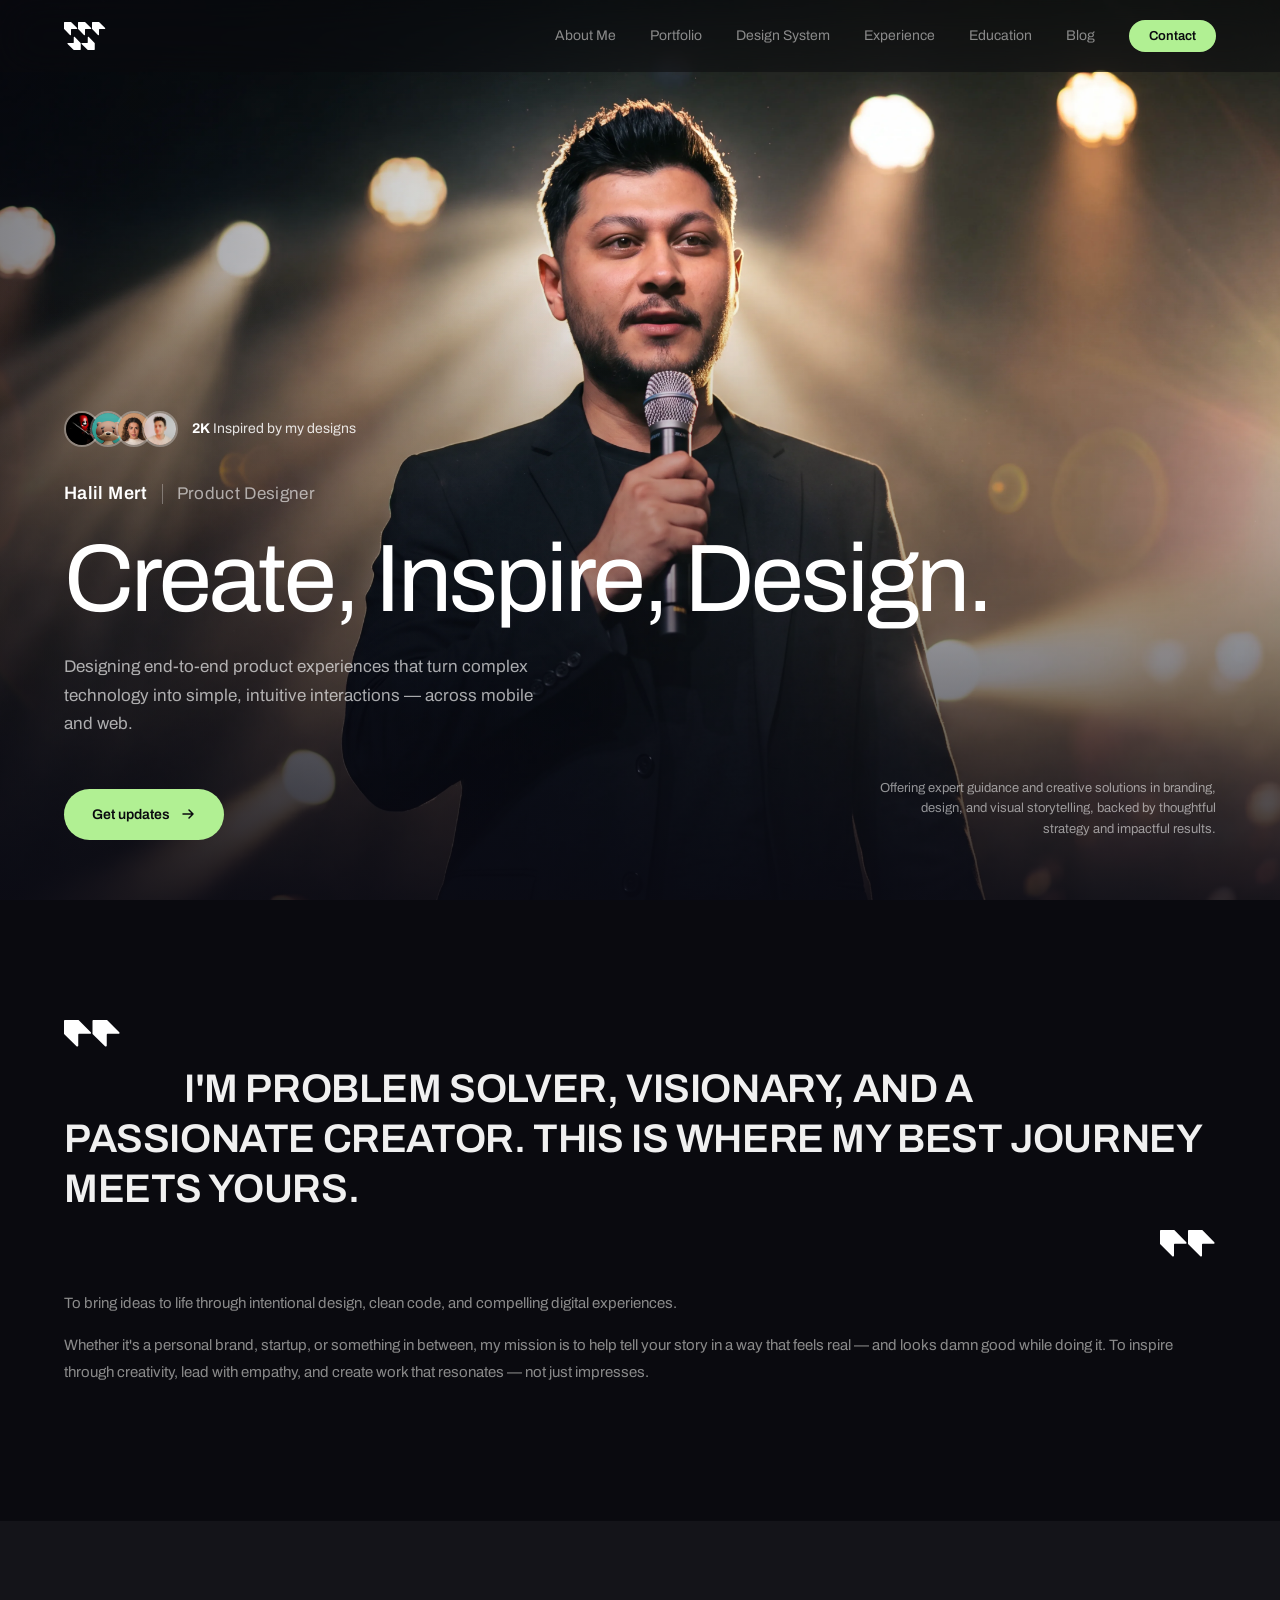
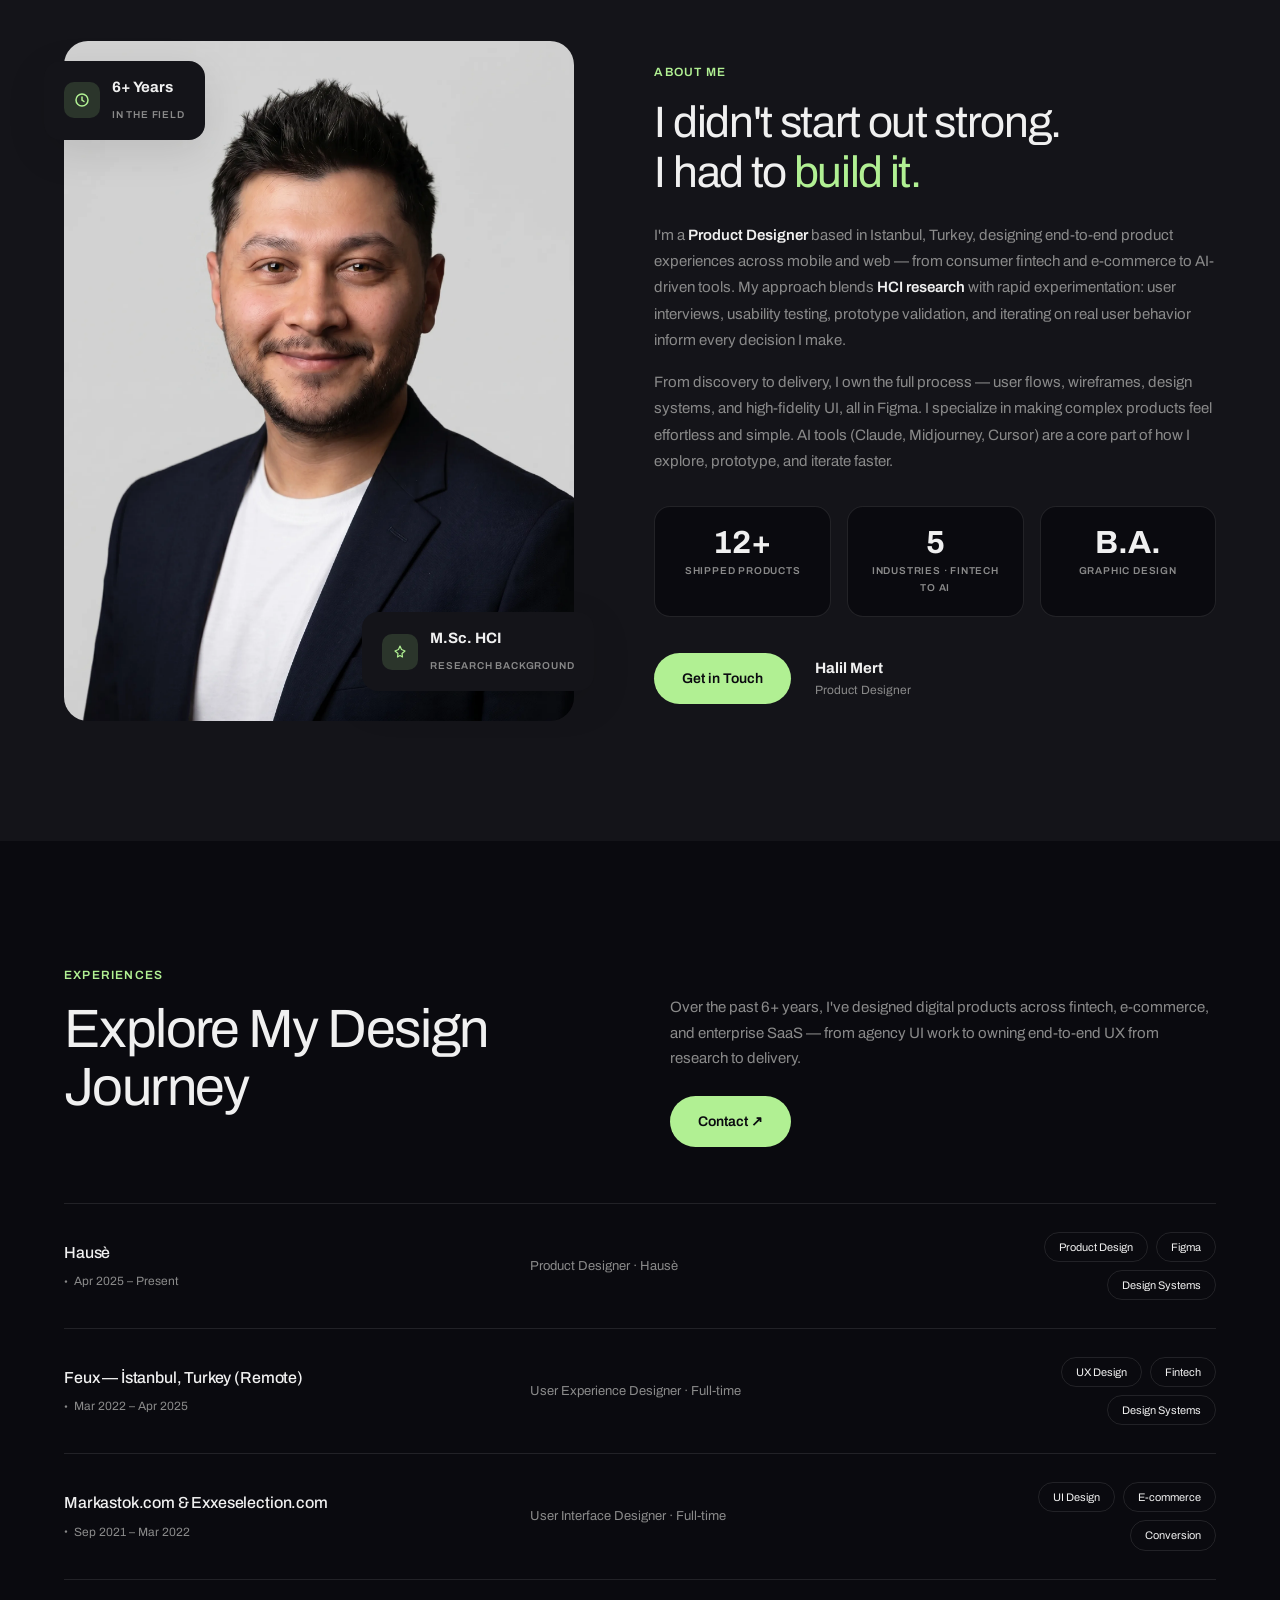
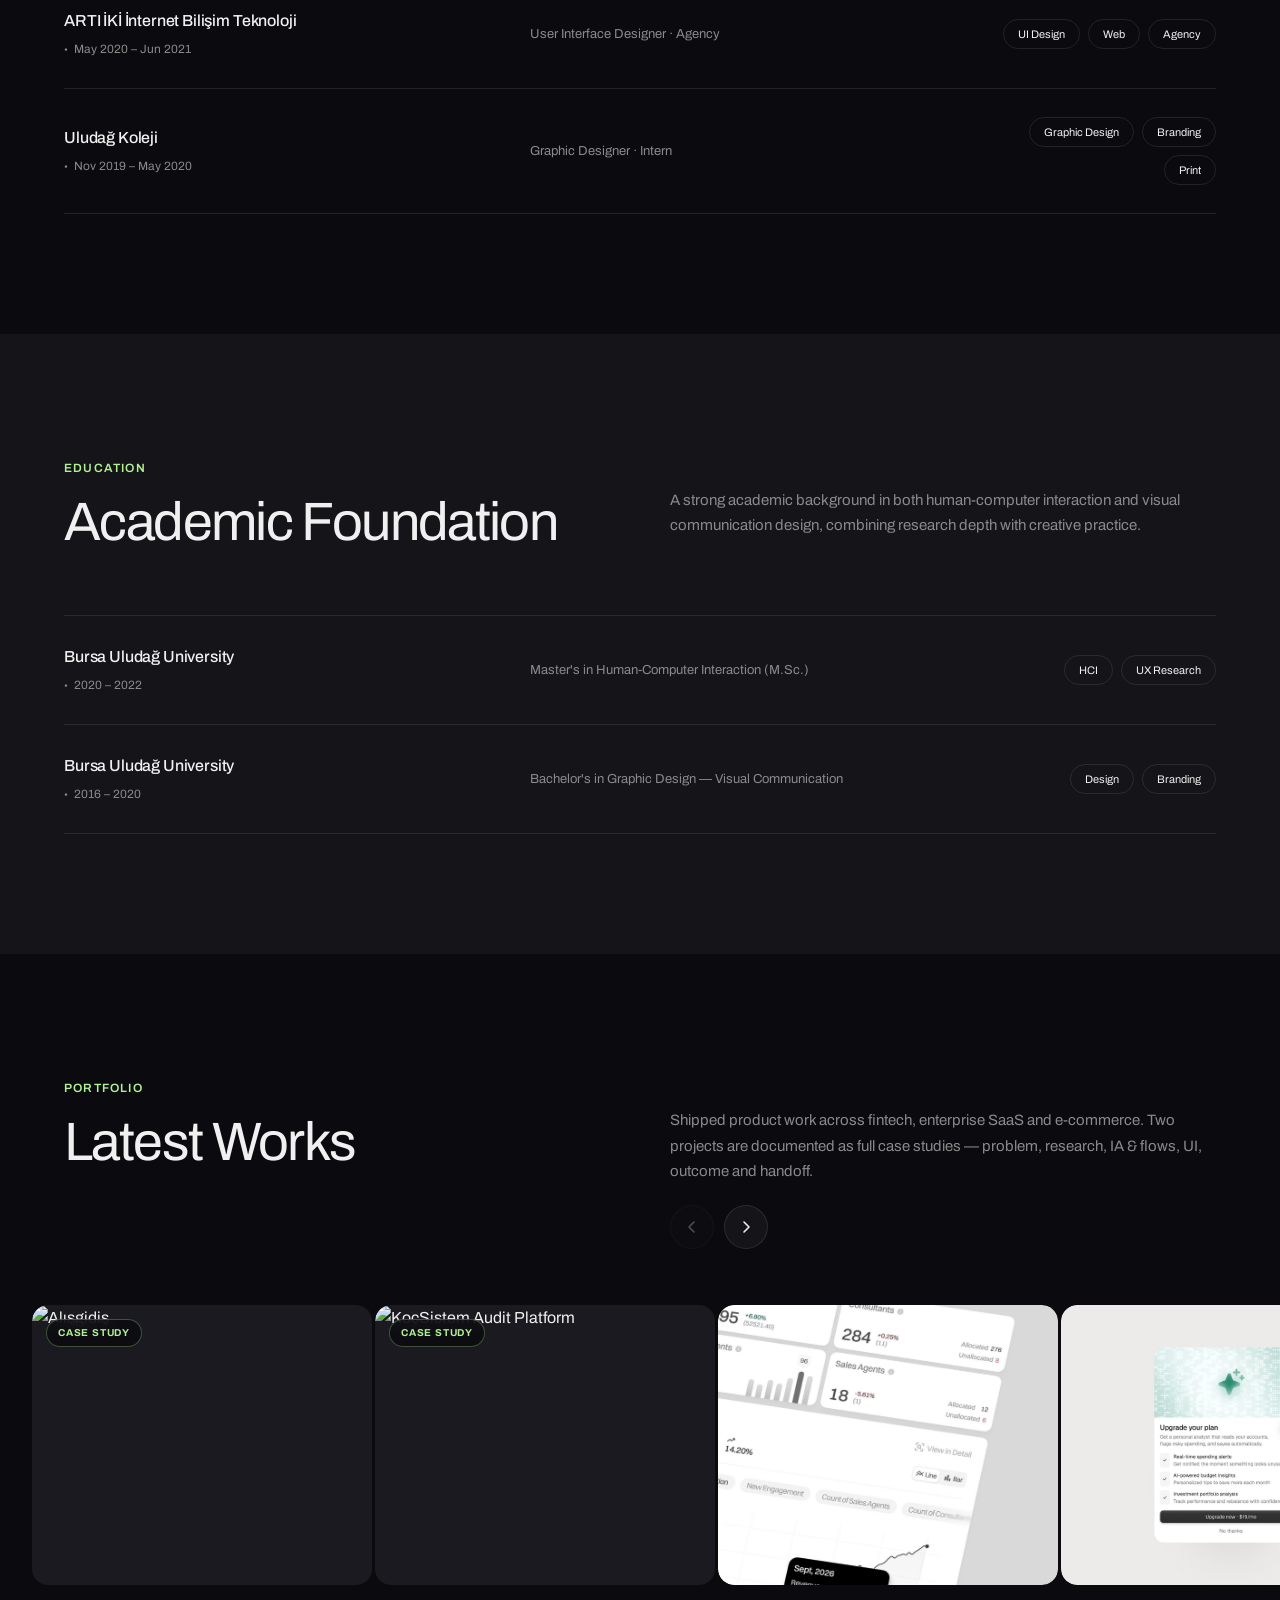
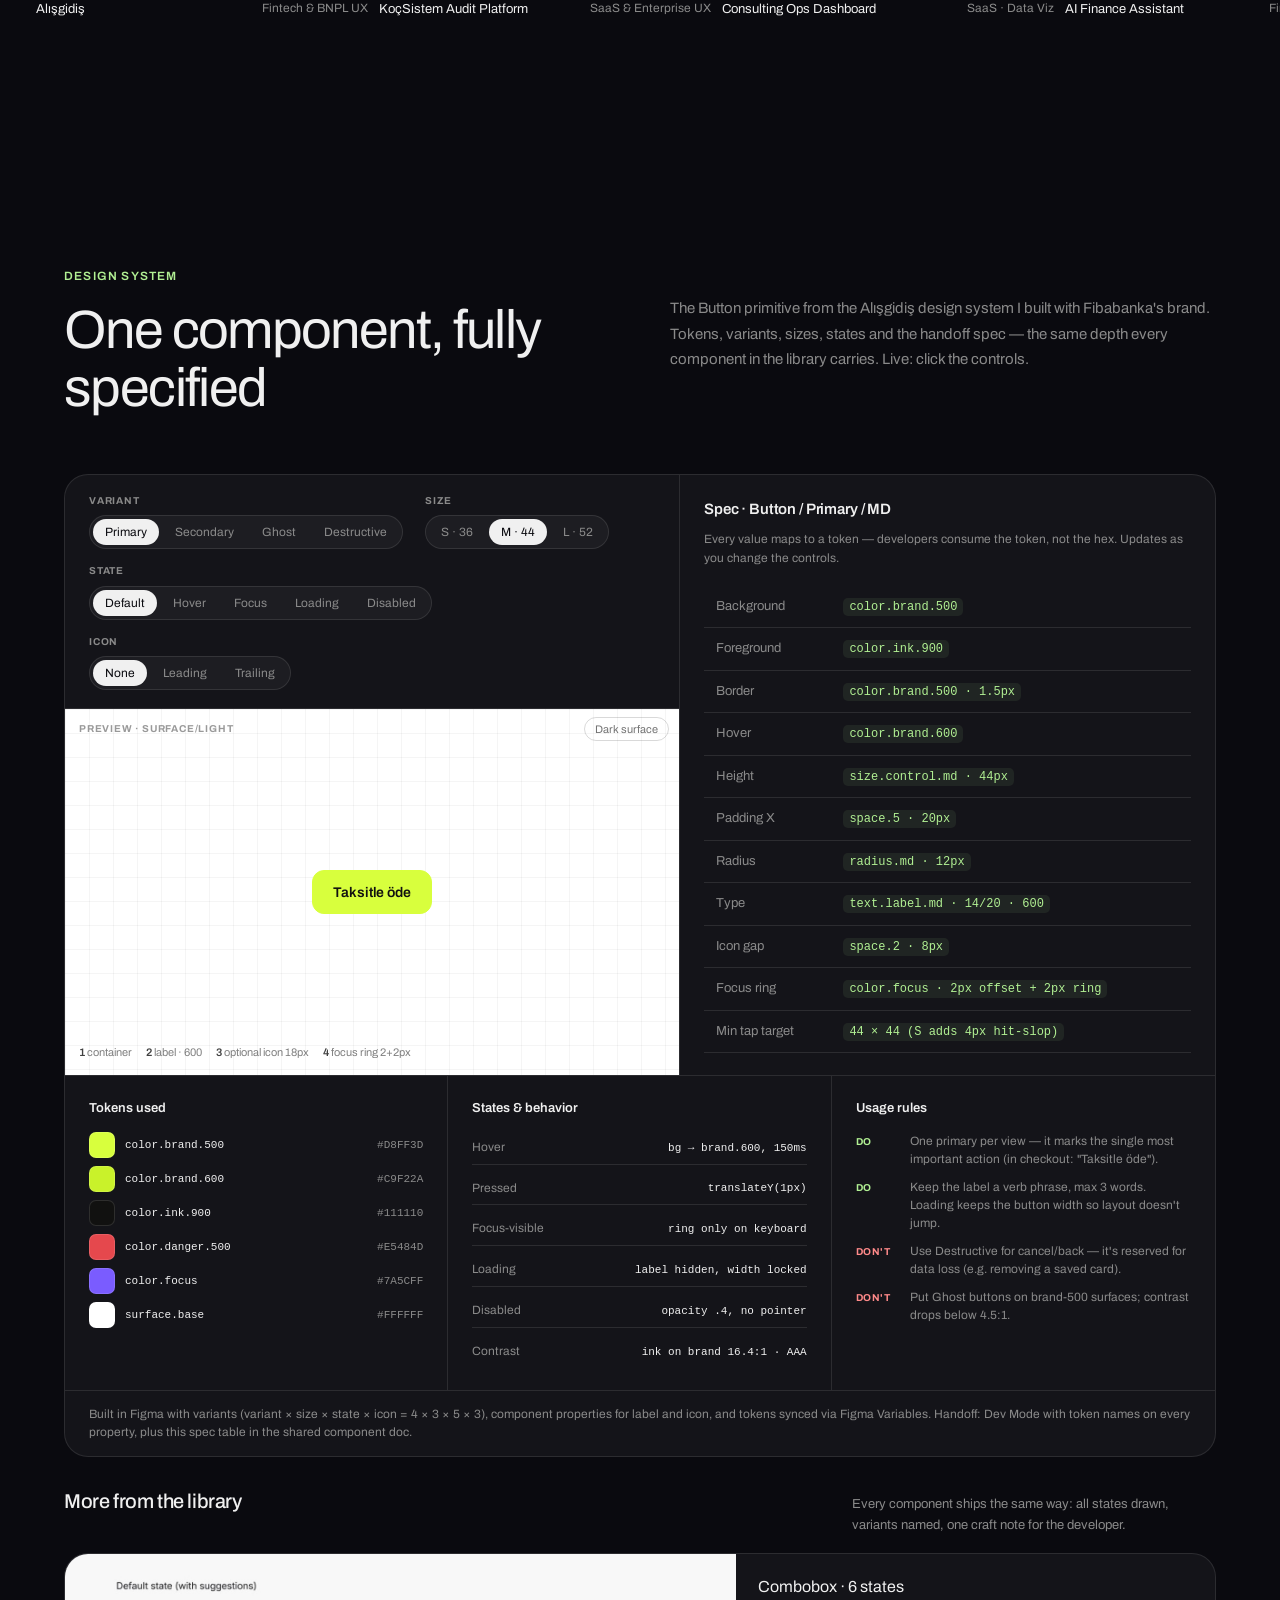
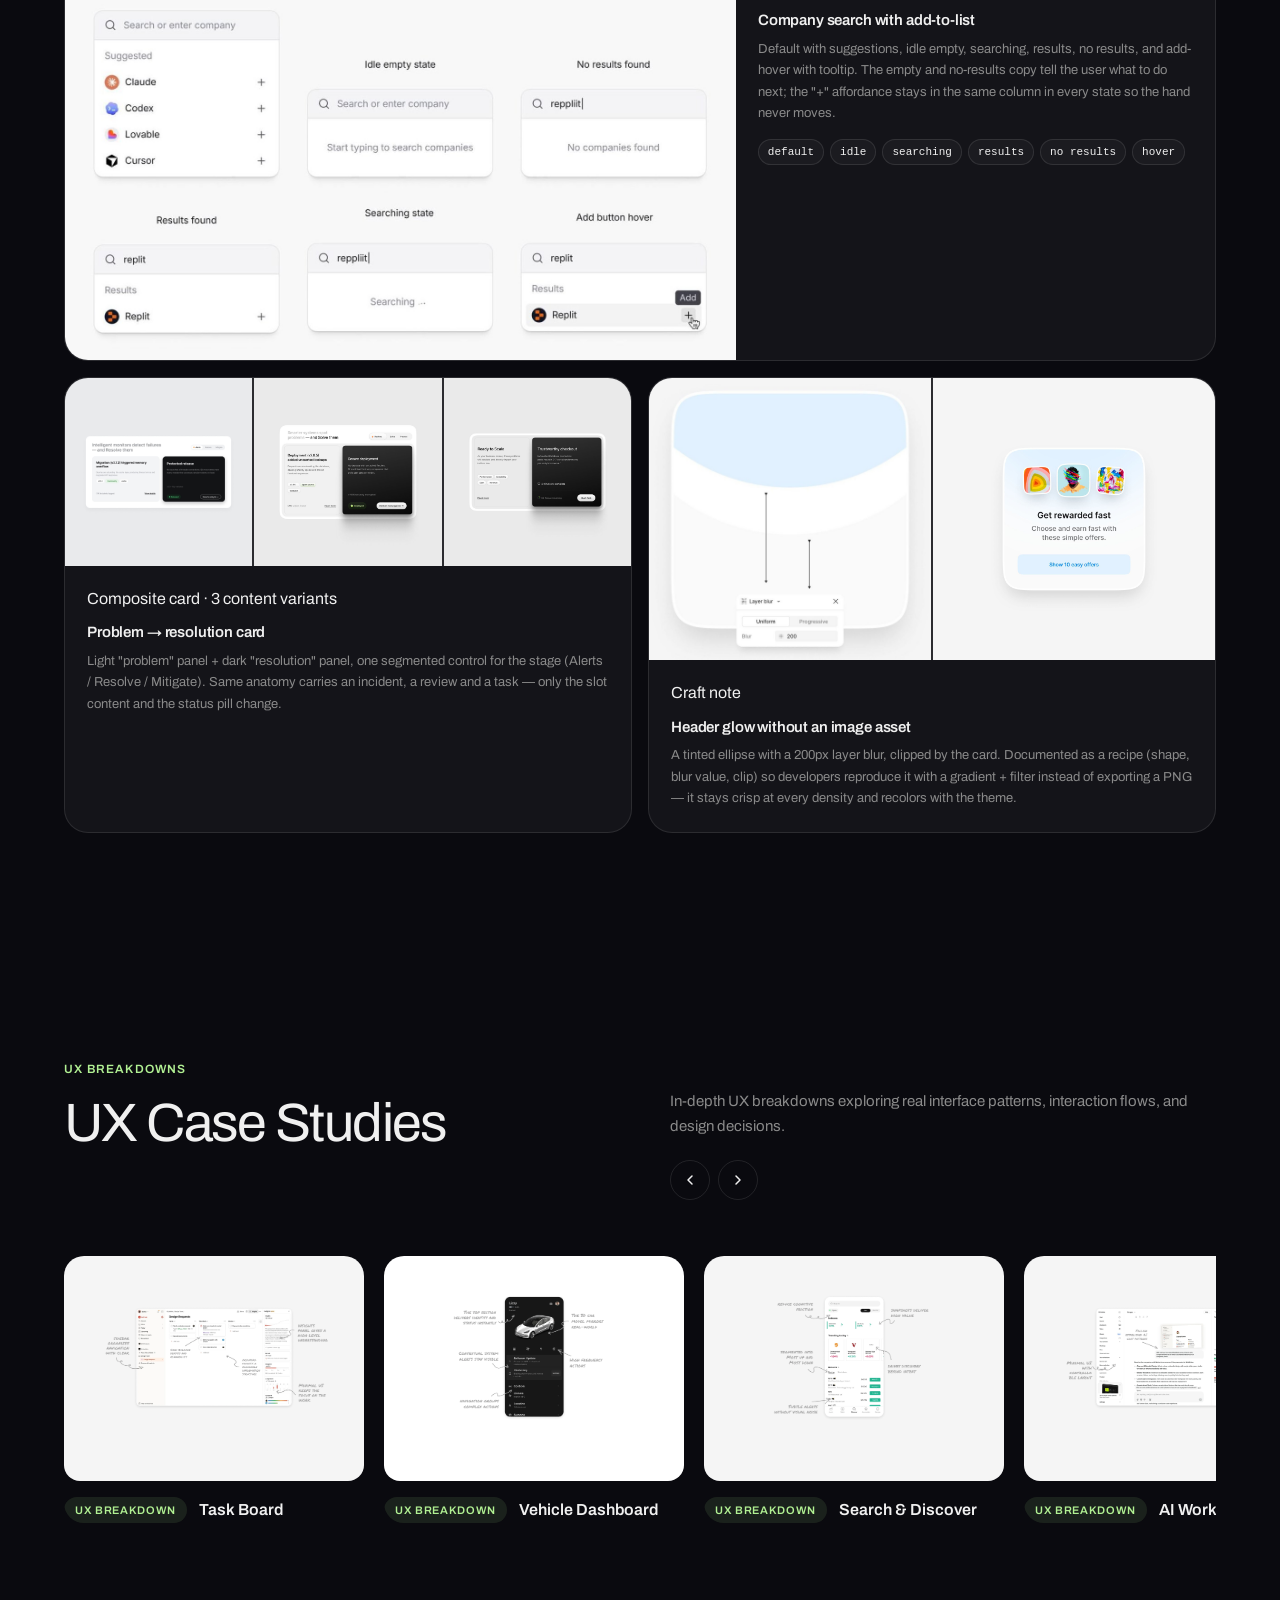
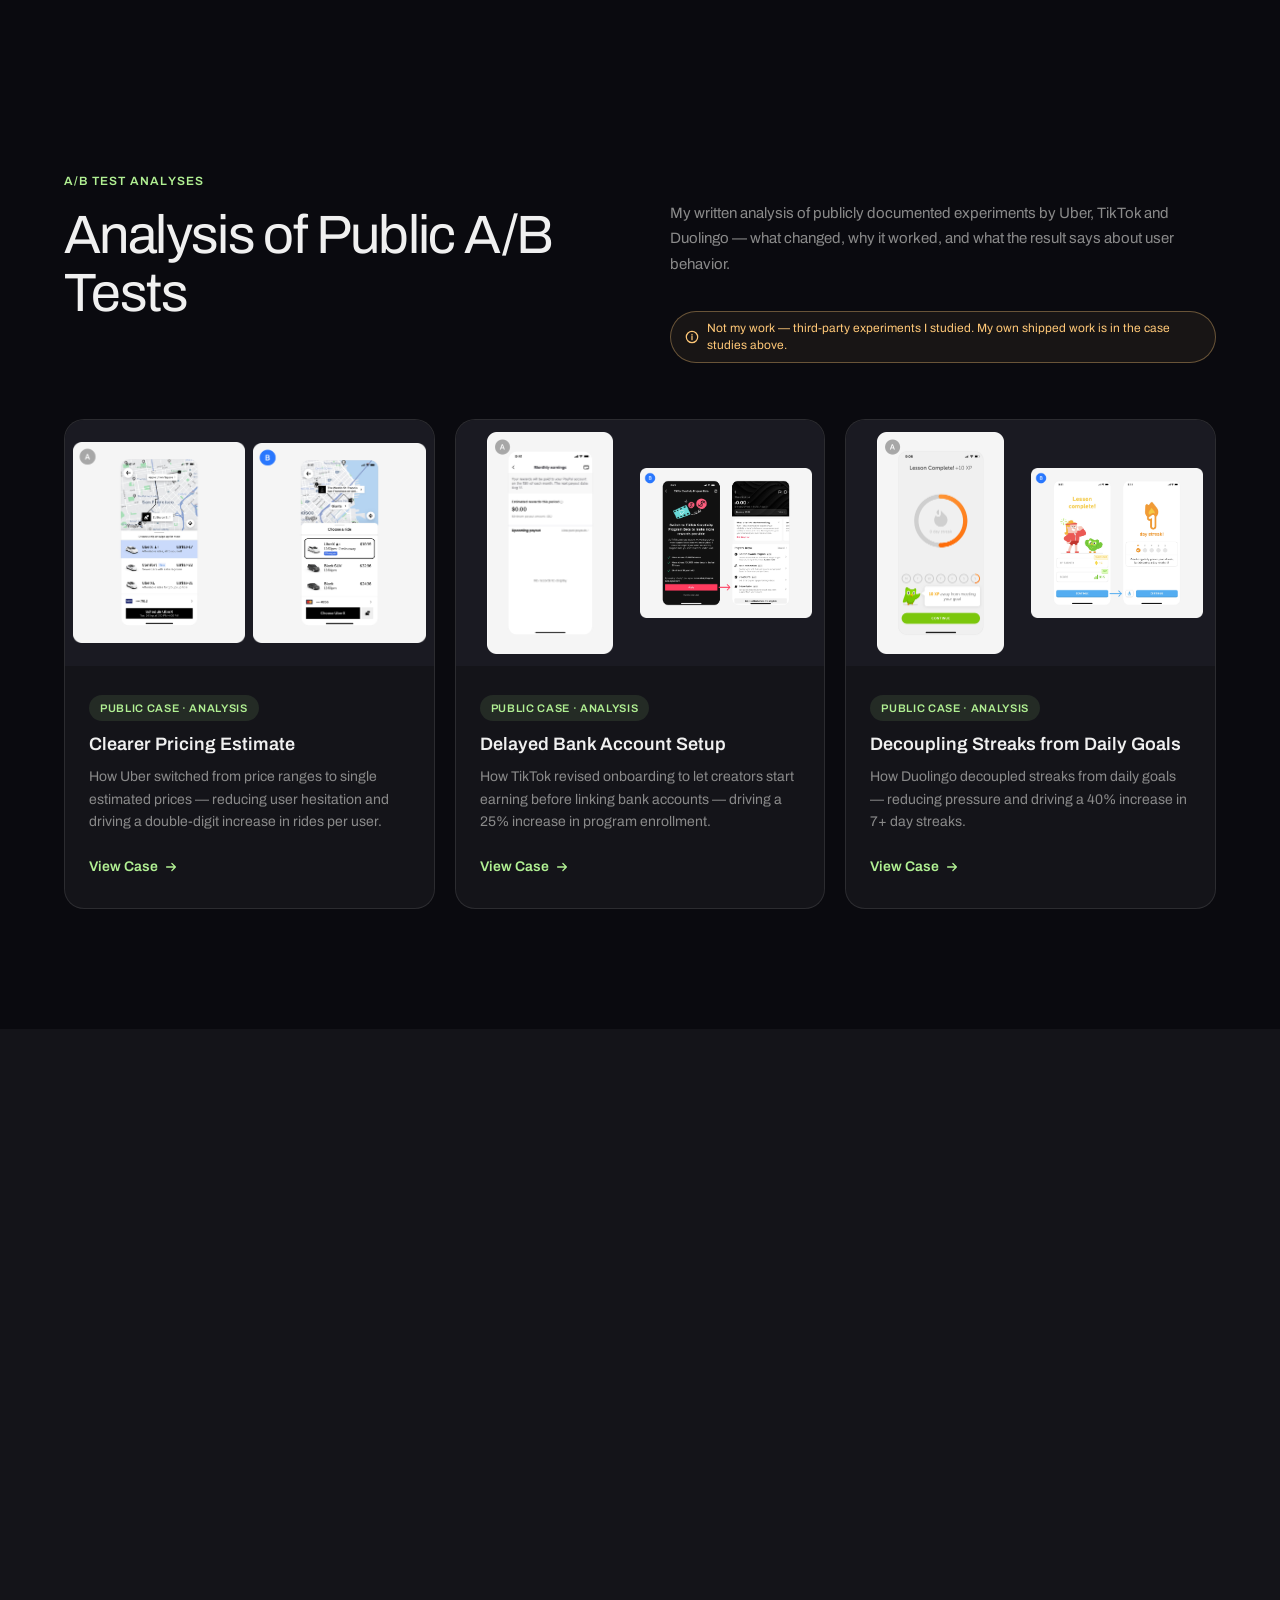
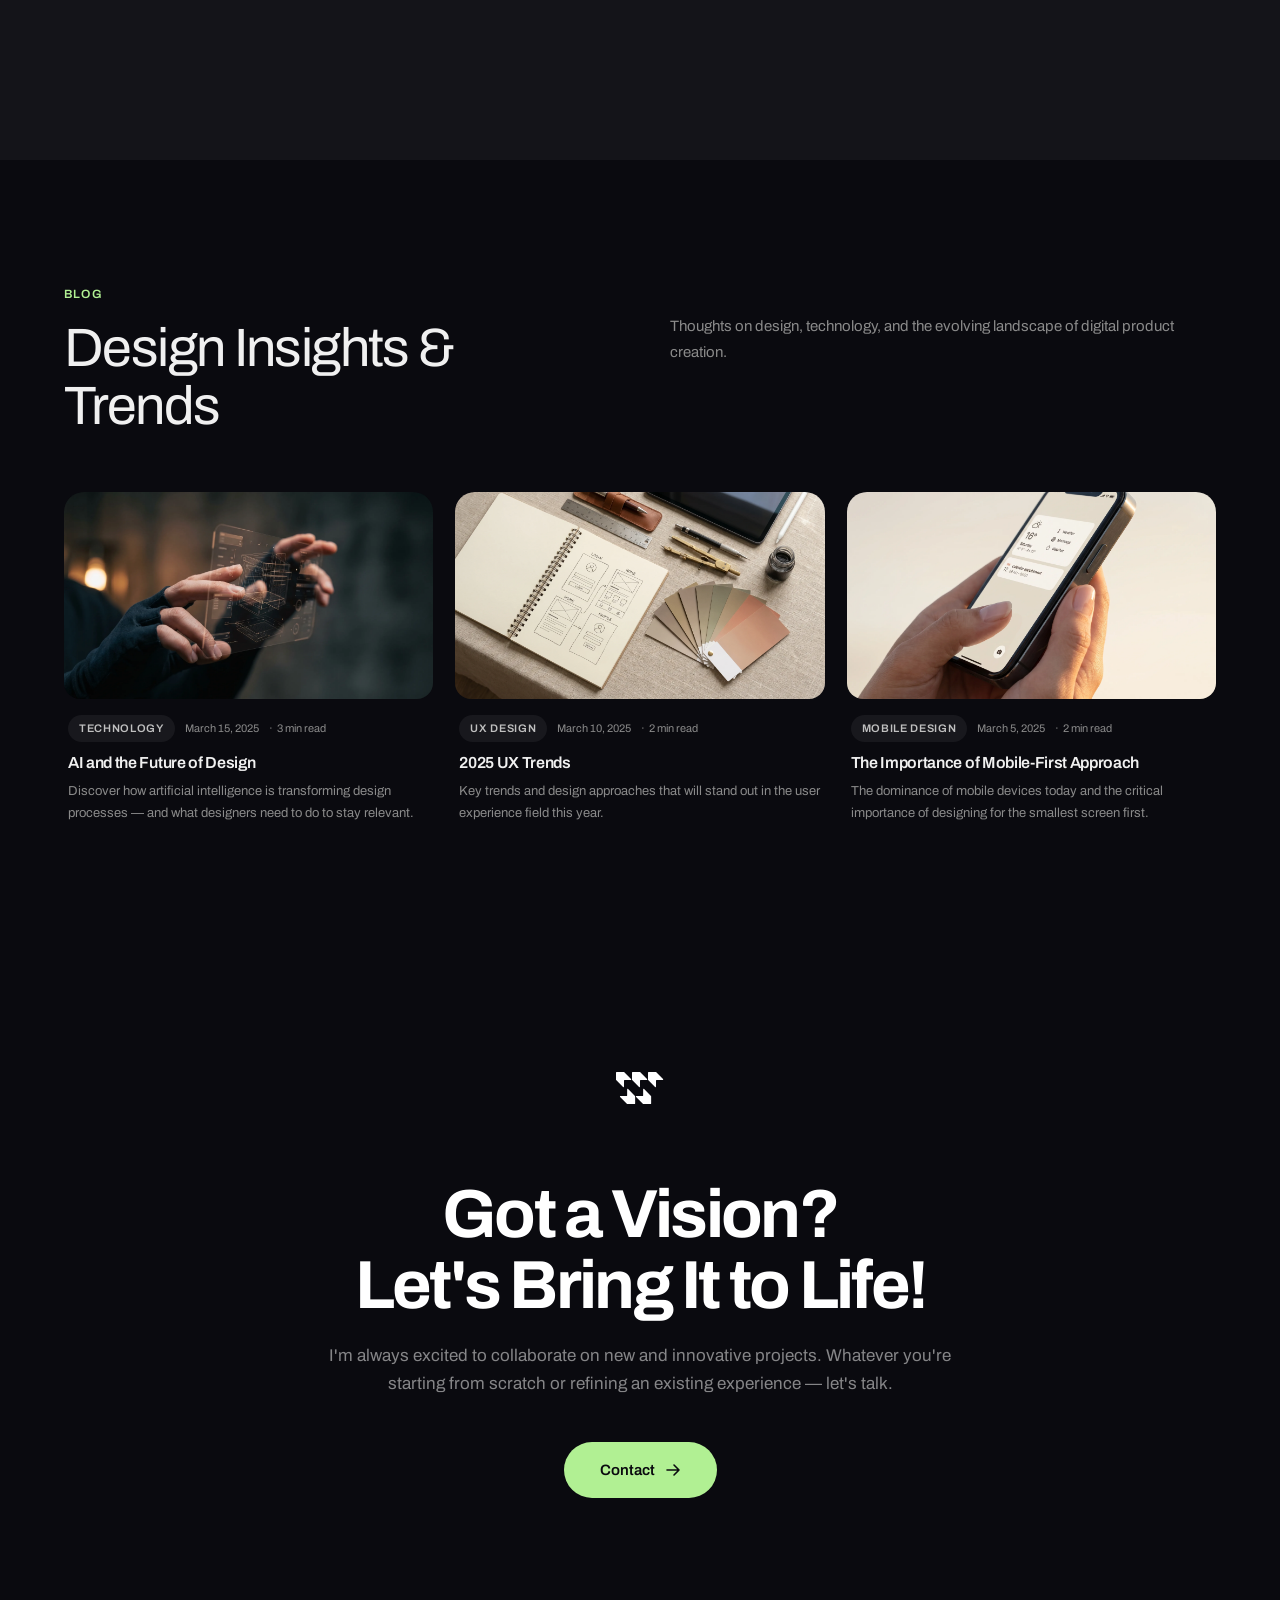
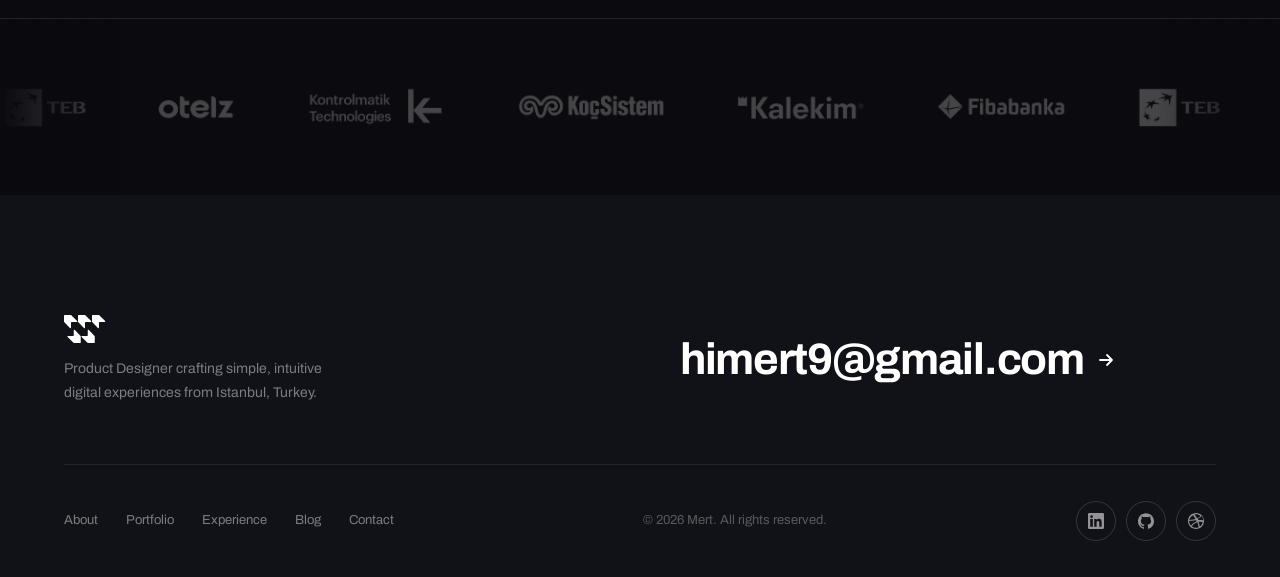
==== index.html @ 36976b2e "Update about stats to 12+ shipped products and 5 industries Co-Authored-By: Claude Opus 5 <noreply@a" ====
<!DOCTYPE html>
<html lang="en">
<head>
  <meta charset="UTF-8" />
  <meta name="viewport" content="width=device-width, initial-scale=1.0" />
  <title>Halil Mert — Product Designer</title>
  <link rel="icon" type="image/svg+xml" href="m-logo-brand.svg" />
  <link rel="apple-touch-icon" href="m-logo-brand.svg" />
  <link rel="preconnect" href="https://fonts.googleapis.com" />
  <link rel="preconnect" href="https://fonts.gstatic.com" crossorigin />
  <link href="https://fonts.googleapis.com/css2?family=Archivo:ital,wght@0,100..900;1,100..900&family=Urbanist:wght@300&family=DM+Sans:ital,wght@0,100..900;1,100..900&display=swap" rel="stylesheet" />

  <style>
    /* ===== RESET & TOKENS ===== */
    *, *::before, *::after { margin: 0; padding: 0; box-sizing: border-box; }

    :root {
      --bg:           #0a0a0f;
      --bg-dark:      #111118;
      --text:         #f0f0f0;
      --text-muted:   #8a8a8a;
      --accent:       #c0c0c0;
      --accent-rgb:   192,192,192;
      --accent-light: rgba(255,255,255,0.06);
      --border:       rgba(255,255,255,0.1);
      --card:         #141419;
      --font:         'Archivo', sans-serif;
      --nav-h:        72px;
      --pad:          clamp(64px, 8vw, 120px);
      --r-lg:         24px;
      --r-xl:         32px;
    }

    html { scroll-behavior: smooth; font-size: 16px; }

    body {
      font-family: var(--font);
      background: var(--bg);
      color: var(--text);
      overflow-x: hidden;
      line-height: 1.65;
    }

    a  { text-decoration: none; color: inherit; }
    ul { list-style: none; }
    button { cursor: pointer; border: none; background: none; font-family: var(--font); }
    img { display: block; max-width: 100%; }

    /* ===== LAYOUT ===== */
    .container {
      width: 90%;
      max-width: 1200px;
      margin: 0 auto;
    }

    /* ===== REVEAL ANIMATIONS ===== */
    .reveal {
      opacity: 0;
      transform: translateY(28px);
      transition:
        opacity   0.75s cubic-bezier(.16,1,.3,1),
        transform 0.75s cubic-bezier(.16,1,.3,1);
    }
    .reveal.visible { opacity: 1; transform: translateY(0); }
    .d1 { transition-delay: .08s !important; }
    .d2 { transition-delay: .16s !important; }
    .d3 { transition-delay: .24s !important; }
    .d4 { transition-delay: .32s !important; }
    .d5 { transition-delay: .40s !important; }

    /* ===== SHARED COMPONENTS ===== */
    .section-label {
      display: inline-flex;
      align-items: center;
      gap: 8px;
      font-size: 12px;
      font-weight: 600;
      letter-spacing: .1em;
      text-transform: uppercase;
      color: #B1F093;
      margin-bottom: 14px;
    }

    .section-title {
      font-size: clamp(30px, 5vw, 54px);
      font-weight: 400;
      letter-spacing: -.03em;
      line-height: 1.08;
      color: var(--text);
    }

    /* Unified section header — label+title left, desc+link right */
    .sec-header {
      display: grid;
      grid-template-columns: 1fr 1fr;
      gap: 60px;
      align-items: start;
      margin-bottom: 56px;
    }
    .sec-header > div:last-child {
      padding-top: calc(12px * 1.65 + 14px);
    }
    .sec-header-desc {
      font-size: 15px;
      color: var(--text-muted);
      line-height: 1.7;
      margin-bottom: 20px;
    }
    .sec-header-link {
      display: inline-flex;
      align-items: center;
      gap: 8px;
      font-size: 14px;
      font-weight: 500;
      color: var(--text);
      border-bottom: 1px solid var(--text);
      padding-bottom: 2px;
      transition: color .2s, border-color .2s;
    }
    .sec-header-link:hover { color: var(--accent); border-color: var(--accent); }

    @media (max-width: 860px) {
      .sec-header { grid-template-columns: 1fr; gap: 20px; }
    }

    .ph {
      background: #1e1e24;
      border-radius: var(--r-lg);
      display: flex;
      align-items: center;
      justify-content: center;
      color: #ABABAA;
      font-size: 12px;
      font-weight: 400;
    }

    .btn-primary {
      display: inline-flex;
      align-items: center;
      gap: 8px;
      background: #B1F093;
      color: #0a0a0f;
      padding: 13px 26px;
      border-radius: 40px;
      font-size: 14px;
      font-weight: 600;
      transition: background .3s cubic-bezier(.25,.46,.45,.94), transform .3s cubic-bezier(.25,.46,.45,.94), box-shadow .3s;
    }
    .btn-primary:hover { background: #A2FF80; transform: translateY(-3px) scale(1.03); box-shadow: 0 8px 24px rgba(177,240,147,.2); }

    .btn-outline {
      display: inline-flex;
      align-items: center;
      gap: 8px;
      color: var(--text);
      font-size: 14px;
      font-weight: 600;
      padding-bottom: 3px;
      border-bottom: 2px solid currentColor;
      transition: color .2s;
    }
    .btn-outline:hover { color: var(--accent); }

    .tag {
      display: inline-block;
      font-size: 11px;
      font-weight: 600;
      letter-spacing: .06em;
      text-transform: uppercase;
      padding: 4px 11px;
      border-radius: 40px;
      background: var(--accent-light);
      color: var(--accent);
    }

    /* ===== NAVBAR ===== */
    .navbar {
      position: fixed;
      inset: 0 0 auto 0;
      height: var(--nav-h);
      z-index: 999;
      background: rgba(10,10,15,.88);
      backdrop-filter: blur(20px);
      -webkit-backdrop-filter: blur(20px);
      border-bottom: 1px solid transparent;
      transition: border-color .3s;
    }
    .navbar.scrolled { border-color: var(--border); }

    .navbar .container {
      height: 100%;
      display: flex;
      align-items: center;
      justify-content: space-between;
    }

    .nav-logo {
      display: flex;
      align-items: center;
    }
    .nav-logo img {
      height: 28px;
      width: auto;
    }

    .nav-links {
      display: flex;
      align-items: center;
      gap: 34px;
    }
    .nav-links a {
      font-size: 14px;
      font-weight: 400;
      color: var(--text-muted);
      position: relative;
      transition: color .2s;
    }
    .nav-links a::after {
      content: '';
      position: absolute;
      bottom: -4px; left: 0;
      width: 0; height: 2px;
      background: var(--accent);
      border-radius: 2px;
      transition: width .3s cubic-bezier(.16,1,.3,1);
    }
    .nav-links a:hover { color: var(--text); }
    .nav-links a:hover::after { width: 100%; }

    .nav-cta {
      background: #B1F093 !important;
      color: #0a0a0f !important;
      padding: 9px 20px !important;
      border-radius: 40px !important;
      font-size: 13px !important;
      font-weight: 600 !important;
      transition: background .3s, transform .2s, box-shadow .3s !important;
    }
    .nav-cta::after { display: none !important; }
    .nav-cta:hover {
      background: #A2FF80 !important;
      color: #0a0a0f !important;
      box-shadow: 0 8px 24px rgba(177,240,147,.25) !important;
      transform: translateY(-1px) !important;
    }

    /* Hamburger */
    .hamburger {
      display: none;
      flex-direction: column;
      gap: 5px;
      padding: 4px;
    }
    .hamburger span {
      display: block;
      width: 23px; height: 2px;
      background: var(--text);
      border-radius: 2px;
      transition: transform .3s, opacity .3s;
    }
    .hamburger.open span:nth-child(1) { transform: translateY(7px) rotate(45deg); }
    .hamburger.open span:nth-child(2) { opacity: 0; }
    .hamburger.open span:nth-child(3) { transform: translateY(-7px) rotate(-45deg); }

    /* Mobile drawer */
    .mobile-menu {
      position: fixed;
      top: var(--nav-h);
      left: 0; right: 0;
      background: var(--bg);
      border-bottom: 1px solid var(--border);
      padding: 28px 5%;
      display: flex;
      flex-direction: column;
      gap: 0;
      z-index: 998;
      transform: translateY(-110%);
      opacity: 0;
      pointer-events: none;
      transition: transform .4s cubic-bezier(.16,1,.3,1), opacity .3s;
    }
    .mobile-menu.open {
      transform: translateY(0);
      opacity: 1;
      pointer-events: all;
    }
    .mobile-menu a {
      font-size: 17px;
      font-weight: 600;
      padding: 16px 0;
      border-bottom: 1px solid var(--border);
      transition: color .2s;
    }
    .mobile-menu a:hover { color: var(--accent); }
    .mobile-menu a:last-child { border-bottom: none; }

    /* ===== HERO ===== */
    #hero {
      min-height: 100vh;
      padding-top: var(--nav-h);
      display: flex;
      align-items: flex-end;
      position: relative;
      overflow: hidden;
      background: #0a0a14;
    }
    #hero::before {
      content: '';
      position: absolute;
      inset: 0;
      background: url('hero-showcase.webp') center center / cover no-repeat;
      z-index: 0;
    }
    #hero::after {
      content: '';
      position: absolute;
      inset: 0;
      background:
        linear-gradient(to top, rgba(10,10,20,0.85) 0%, rgba(10,10,20,0.3) 40%, transparent 70%),
        linear-gradient(to right, rgba(10,10,20,0.5) 0%, transparent 50%);
      z-index: 1;
    }

    .hero-inner {
      position: relative;
      z-index: 2;
      display: flex;
      flex-direction: column;
      justify-content: flex-end;
      padding: 0 0 60px;
      min-height: calc(100vh - var(--nav-h));
    }

    .hero-top {
      display: flex;
      align-items: center;
      gap: 14px;
      margin-bottom: 32px;
    }

    .hero-avatars {
      display: flex;
    }
    .hero-avatars img {
      width: 36px;
      height: 36px;
      border-radius: 50%;
      border: 2px solid rgba(255,255,255,0.3);
      object-fit: cover;
      margin-left: -10px;
    }
    .hero-avatars img:first-child { margin-left: 0; }

    .hero-inspired {
      color: rgba(255,255,255,0.85);
      font-size: 14px;
      font-weight: 400;
    }
    .hero-inspired strong {
      font-weight: 700;
      color: #fff;
    }

    .hero-name {
      display: flex;
      align-items: center;
      gap: 14px;
      margin-bottom: 20px;
    }
    .hero-name-label {
      font-size: 18px;
      font-weight: 600;
      color: #fff;
      letter-spacing: .02em;
    }
    .hero-name-divider {
      width: 1px;
      height: 20px;
      background: rgba(255,255,255,0.3);
    }
    .hero-name-title {
      font-size: 17px;
      font-weight: 400;
      color: rgba(255,255,255,0.6);
      letter-spacing: .02em;
    }

    .hero-headline {
      margin-bottom: 24px;
      line-height: 1;
    }

    .hero-hello {
      font-family: 'Archivo', sans-serif;
      font-size: clamp(48px, 8vw, 96px);
      font-weight: 400;
      letter-spacing: -3px;
      line-height: 1.05;
      color: #ffffff;
    }

    .hero-sub {
      font-size: clamp(15px, 1.5vw, 17px);
      color: rgba(255,255,255,0.65);
      line-height: 1.65;
      max-width: 480px;
      margin-bottom: 40px;
    }

    .hero-bottom {
      display: flex;
      align-items: flex-end;
      justify-content: space-between;
      gap: 40px;
    }

    .hero-cta {
      display: inline-flex;
      align-items: center;
      gap: 10px;
      background: #B1F093;
      color: #0a0a0f;
      padding: 14px 28px;
      border-radius: 40px;
      font-size: 14px;
      font-weight: 600;
      transition: background .3s cubic-bezier(.25,.46,.45,.94), transform .3s cubic-bezier(.25,.46,.45,.94), box-shadow .3s;
      white-space: nowrap;
    }
    .hero-cta:hover {
      background: #A2FF80;
      transform: translateY(-3px) scale(1.04);
      box-shadow: 0 8px 30px rgba(177,240,147,.35);
    }
    .hero-cta svg { width: 16px; height: 16px; }

    .hero-slider {
      display: flex;
      align-items: center;
      gap: 16px;
      position: absolute;
      bottom: 60px;
      left: 50%;
      transform: translateX(-50%);
      z-index: 2;
    }
    .hero-slider-btn {
      width: 40px;
      height: 40px;
      border-radius: 50%;
      border: 1px solid rgba(255,255,255,0.3);
      display: flex;
      align-items: center;
      justify-content: center;
      color: rgba(255,255,255,0.7);
      transition: border-color .2s, color .2s;
      background: transparent;
    }
    .hero-slider-btn:hover { border-color: #fff; color: #fff; }
    .hero-slider-btn svg { width: 16px; height: 16px; }

    .hero-slider-track {
      width: 160px;
      height: 2px;
      background: rgba(255,255,255,0.2);
      border-radius: 2px;
      position: relative;
    }
    .hero-slider-progress {
      position: absolute;
      top: 0; left: 0;
      width: 60%;
      height: 100%;
      background: #fff;
      border-radius: 2px;
    }

    .hero-desc {
      max-width: 340px;
      font-size: 13px;
      color: rgba(255,255,255,0.55);
      line-height: 1.6;
      text-align: right;
    }

    /* Navbar is always on dark bg now */
    .navbar.hero-dark {
      background: rgba(10,10,15,0.5);
      backdrop-filter: blur(20px);
      -webkit-backdrop-filter: blur(20px);
    }
      gap: 12px;
      min-width: 220px;
    }

    /* Floating skill pills — Figma cursor style */
    .scroll-down { display: none; }

    /* ===== MANIFESTO ===== */
    #manifesto {
      padding: 120px 0;
      background: var(--bg);
    }

    .manifesto-quote {
      padding: 0 0 32px;
      text-align: left;
    }
    .manifesto-quote p {
      font-size: clamp(22px, 3.5vw, 40px);
      font-weight: 600;
      letter-spacing: -.01em;
      line-height: 1.25;
      color: var(--text);
      text-transform: uppercase;
      text-indent: 120px;
      display: flex;
      align-items: center;
      gap: 16px;
      flex-wrap: wrap;
    }
    .manifesto-quote p img.manifesto-icon {
      height: clamp(18px, 2.5vw, 28px);
      width: auto;
      display: inline-block;
      vertical-align: middle;
    }

    .manifesto-body h3 {
      font-size: 13px;
      font-weight: 600;
      letter-spacing: .08em;
      text-transform: uppercase;
      color: var(--text-muted);
      margin-bottom: 16px;
    }

    .manifesto-body p {
      font-size: 15px;
      color: var(--text-muted);
      line-height: 1.75;
      margin-bottom: 16px;
    }

    .manifesto-sig {
      margin-top: 24px;
      font-family: 'Urbanist', sans-serif;
      font-size: 24px;
      font-weight: 300;
      font-style: italic;
      color: var(--text);
    }
    @media (max-width: 600px) {
      .manifesto-quote { padding: 0 0 24px; }
      #manifesto { padding: 60px 0; }
    }

    /* ===== PROCESS ===== */
    #process {
      padding: 120px 0;
      background: var(--card);
    }

    .process-header {
      text-align: left;
      margin-bottom: 60px;
    }

    .process-header h2 {
      font-family: 'Archivo', sans-serif;
      font-size: clamp(32px, 5vw, 52px);
      font-weight: 700;
      letter-spacing: -1px;
      line-height: 1.15;
      color: var(--text);
    }

    .process-header h2 em {
      font-style: italic;
      color: #B1F093;
      font-weight: 700;
    }

    .process-header p {
      margin-top: 18px;
      font-size: 15px;
      color: var(--text-muted);
      line-height: 1.65;
      max-width: 460px;
    }

    .process-grid {
      display: grid;
      grid-template-columns: repeat(4, 1fr);
      gap: 20px;
    }

    .process-card {
      background: var(--card);
      border-radius: 20px;
      padding: 40px 28px;
      text-align: center;
      display: flex;
      flex-direction: column;
      justify-content: space-between;
      min-height: 280px;
      border: 1px solid var(--border);
      position: relative;
      overflow: hidden;
      transition: transform .45s cubic-bezier(.25,.46,.45,.94), box-shadow .45s cubic-bezier(.25,.46,.45,.94), border-color .3s;
    }
    .process-card:hover {
      transform: translateY(-8px) scale(1.02);
      box-shadow: 0 24px 56px rgba(0,0,0,.1), 0 0 0 1px rgba(177,240,147,.15);
      border-color: rgba(177,240,147,.3);
    }

    .process-card h3 {
      font-size: clamp(20px, 2vw, 24px);
      font-weight: 700;
      line-height: 1.2;
      color: var(--text);
      margin-bottom: auto;
    }

    .process-card p {
      font-size: 13px;
      color: var(--text-muted);
      line-height: 1.6;
      margin-top: 24px;
    }

    /* Hover decoration — green abstract shape */
    .process-card::before {
      content: '';
      position: absolute;
      bottom: -60px;
      left: -40px;
      width: 180px;
      height: 180px;
      background: radial-gradient(circle, rgba(177,240,147,0.35) 0%, rgba(177,240,147,0.08) 50%, transparent 70%);
      border-radius: 50%;
      opacity: 0;
      transition: opacity .5s, transform .5s cubic-bezier(.25,.46,.45,.94);
      transform: scale(.6);
      pointer-events: none;
    }
    .process-card:hover::before {
      opacity: 1;
      transform: scale(1);
    }

    @media (max-width: 1024px) {
      .process-grid { grid-template-columns: repeat(2, 1fr); }
    }
    @media (max-width: 600px) {
      .process-grid { grid-template-columns: 1fr; }
      #process { padding: 60px 0; }
    }

    /* ===== ABOUT ===== */
    #about { padding: 120px 0; background: var(--card); }

    .about-inner {
      display: grid;
      grid-template-columns: 1fr 1.1fr;
      gap: 80px;
      align-items: center;
    }

    /* About left — image with floating badges */
    .about-img-wrap {
      position: relative;
    }
    .about-img-wrap img {
      width: 100%;
      border-radius: 24px;
      display: block;
      object-fit: cover;
      aspect-ratio: 3 / 4;
      transition: transform .6s cubic-bezier(.25,.46,.45,.94);
    }
    .about-img-wrap:hover img {
      transform: scale(1.03);
    }

    .about-badge {
      position: absolute;
      background: var(--card);
      border-radius: 16px;
      padding: 14px 20px;
      box-shadow: 0 12px 40px rgba(0,0,0,.1);
      display: flex;
      align-items: center;
      gap: 12px;
      z-index: 2;
    }
    .about-badge-icon {
      width: 36px;
      height: 36px;
      border-radius: 10px;
      background: rgba(177,240,147,0.15);
      color: #B1F093;
      display: flex;
      align-items: center;
      justify-content: center;
      font-size: 16px;
      flex-shrink: 0;
    }
    .about-badge-text strong {
      display: block;
      font-size: 15px;
      font-weight: 700;
      color: var(--text);
    }
    .about-badge-text span {
      font-size: 10px;
      font-weight: 600;
      letter-spacing: .08em;
      text-transform: uppercase;
      color: var(--text-muted);
    }

    .about-badge-top {
      top: 20px;
      left: -20px;
      animation: badgeFloat 3.5s ease-in-out infinite;
    }
    .about-badge-bottom {
      bottom: 30px;
      right: -20px;
      animation: badgeFloat 4s ease-in-out infinite .5s;
    }
    @keyframes badgeFloat {
      0%, 100% { transform: translateY(0); }
      50%      { transform: translateY(-8px); }
    }

    /* About right — content */
    .about-title {
      font-size: clamp(30px, 4.5vw, 44px);
      font-weight: 400;
      letter-spacing: -.03em;
      line-height: 1.15;
      color: var(--text);
      margin-bottom: 24px;
    }
    .about-title em {
      font-style: normal;
      color: #B1F093;
    }

    .about-bio {
      font-size: 15px;
      line-height: 1.75;
      color: var(--text-muted);
      margin-bottom: 16px;
    }
    .about-bio strong { color: var(--text); font-weight: 600; }

    .about-stats {
      display: flex;
      gap: 16px;
      margin-top: 32px;
      margin-bottom: 36px;
    }
    .about-stat {
      flex: 1;
      background: var(--bg);
      border: 1px solid var(--border);
      border-radius: 16px;
      padding: 20px 16px;
      text-align: center;
    }
    .about-stat-num {
      font-size: clamp(24px, 3vw, 32px);
      font-weight: 700;
      color: var(--text);
      line-height: 1;
      margin-bottom: 4px;
    }
    .about-stat-lbl {
      font-size: 10px;
      font-weight: 600;
      letter-spacing: .08em;
      text-transform: uppercase;
      color: var(--text-muted);
    }

    .about-footer {
      display: flex;
      align-items: center;
      gap: 24px;
    }
    .about-cta {
      display: inline-flex;
      align-items: center;
      gap: 8px;
      background: #B1F093;
      color: #0a0a0f;
      padding: 14px 28px;
      border-radius: 40px;
      font-size: 14px;
      font-weight: 600;
      transition: background .3s cubic-bezier(.25,.46,.45,.94), transform .3s cubic-bezier(.25,.46,.45,.94), box-shadow .3s;
    }
    .about-cta:hover {
      background: #A2FF80;
      transform: translateY(-3px) scale(1.04);
      box-shadow: 0 8px 30px rgba(177,240,147,.35);
    }

    .about-signature {
      display: flex;
      flex-direction: column;
    }
    .about-signature strong {
      font-size: 15px;
      font-weight: 700;
      color: var(--text);
    }
    .about-signature span {
      font-size: 12px;
      color: var(--text-muted);
    }

    /* ===== WORKS STRIP ===== */
    .works-header {
      display: flex;
      justify-content: space-between;
      align-items: flex-end;
      padding: 0 0 40px;
    }
    .works-strip {
      width: 100%;
      overflow-x: auto;
      overflow-y: visible;
      -webkit-overflow-scrolling: touch;
      scrollbar-width: none;
      padding-bottom: 120px;
      background: var(--bg);
      margin-top: 0;
    }
    .works-strip::-webkit-scrollbar { display: none; }

    .works-track {
      display: flex;
      gap: 3px;
      width: max-content;
      padding: 0 0 0 32px;
    }

    .works-nav {
      display: flex;
      gap: 10px;
      align-items: center;
    }
    .works-nav-btn {
      width: 44px;
      height: 44px;
      border-radius: 50%;
      border: 1px solid var(--border);
      background: var(--card);
      color: var(--text);
      display: flex;
      align-items: center;
      justify-content: center;
      cursor: pointer;
      transition: background .2s, border-color .2s, transform .2s;
    }
    .works-nav-btn:hover {
      background: var(--text);
      border-color: var(--text);
      color: var(--bg);
      transform: scale(1.06);
    }
    .works-nav-btn:disabled {
      opacity: .3;
      pointer-events: none;
    }

    .work-item {
      position: relative;
      flex-shrink: 0;
      width: 340px;
      cursor: pointer;
      overflow: hidden;
    }

    .work-thumb {
      width: 100%;
      height: 280px;
      background: #1a1a20;
      border-radius: 16px;
    }

    .work-arrow {
      position: absolute;
      top: 50%;
      left: 50%;
      transform: translate(-50%, -50%) scale(0.7);
      width: 52px;
      height: 52px;
      border-radius: 50%;
      background: var(--bg-dark);
      color: white;
      display: flex;
      align-items: center;
      justify-content: center;
      font-size: 18px;
      opacity: 0;
      transition: opacity .3s, transform .3s;
    }

    .work-item:hover .work-arrow {
      opacity: 1;
      transform: translate(-50%, -50%) scale(1);
    }

    .work-meta {
      display: flex;
      align-items: center;
      justify-content: space-between;
      padding: 14px 4px 20px;
      gap: 12px;
    }

    .work-title {
      font-size: 13px;
      font-weight: 400;
      color: var(--text);
    }

    .work-for {
      font-size: 12px;
      color: var(--text-muted);
      white-space: nowrap;
    }
    .work-for strong { font-weight: 500; color: var(--text); }

    /* ===== PORTFOLIO ===== */
    #portfolio { scroll-margin-top: var(--nav-h); padding-top: 120px; }

    .section-head {
      display: flex;
      justify-content: space-between;
      align-items: flex-end;
      margin-bottom: 52px;
    }

    .view-all {
      display: inline-flex;
      align-items: center;
      gap: 6px;
      font-size: 13px;
      font-weight: 600;
      color: var(--accent);
      transition: gap .2s;
    }
    .view-all:hover { gap: 10px; }
    .view-all svg { transition: transform .2s; }
    .view-all:hover svg { transform: translate(2px,-2px); }

    .proj-grid {
      display: grid;
      grid-template-columns: repeat(3, 1fr);
      gap: 22px;
    }

    .proj-card {
      background: var(--bg);
      border: 1px solid var(--border);
      border-radius: 20px;
      overflow: hidden;
      cursor: pointer;
      transition: transform .4s cubic-bezier(.16,1,.3,1), box-shadow .4s;
    }
    .proj-card:hover {
      transform: translateY(-8px);
      box-shadow: 0 24px 64px rgba(0,0,0,.1);
    }

    .proj-thumb {
      aspect-ratio: 4/3;
      background: #1e1e24;
      position: relative;
      display: flex;
      align-items: center;
      justify-content: center;
      color: #BBBBB9;
      font-size: 12px;
      overflow: hidden;
    }
    .proj-thumb::after {
      content: '';
      position: absolute;
      inset: 0;
      background: var(--text);
      opacity: 0;
      transition: opacity .3s;
    }
    .proj-card:hover .proj-thumb::after { opacity: .06; }

    .proj-arrow {
      position: absolute;
      bottom: 14px; right: 14px;
      z-index: 2;
      width: 40px; height: 40px;
      border-radius: 50%;
      background: var(--card);
      display: flex;
      align-items: center;
      justify-content: center;
      box-shadow: 0 4px 16px rgba(0,0,0,.14);
      opacity: 0;
      transform: translateY(6px);
      transition: opacity .3s, transform .3s;
      color: var(--text);
      font-size: 16px;
    }
    .proj-card:hover .proj-arrow {
      opacity: 1;
      transform: translateY(0);
    }

    .proj-info { padding: 18px 20px 20px; }
    .proj-title { font-size: 16px; font-weight: 700; margin-top: 8px; letter-spacing: -.01em; }

    /* thumb color variants */
    .c1 { background: #1a1a20; }
    .c2 { background: #1c1c24; }
    .c3 { background: #1e1e26; }
    .c4 { background: #1d1a22; }
    .c5 { background: #1c1a24; }
    .c6 { background: #1a1e22; }

    /* ===== EXPERIENCE ===== */
    #experience { padding: 120px 0; }

    .exp-header {
      display: grid;
      grid-template-columns: 1fr 1fr;
      gap: 60px;
      align-items: start;
      margin-bottom: 56px;
    }
    .exp-header > div:last-child {
      padding-top: calc(12px * 1.65 + 14px);
    }

    .exp-intro {
      font-size: 15px;
      color: var(--text-muted);
      line-height: 1.7;
      margin-bottom: 24px;
    }

    .exp-cta-btn {
      display: inline-flex;
      align-items: center;
      gap: 8px;
      font-size: 14px;
      font-weight: 600;
      background: #B1F093;
      color: #0a0a0f;
      padding: 14px 28px;
      border-radius: 40px;
      border: none;
      transition: background .3s cubic-bezier(.25,.46,.45,.94), transform .3s cubic-bezier(.25,.46,.45,.94), box-shadow .3s;
    }
    .exp-cta-btn:hover { background: #A2FF80; transform: translateY(-2px); box-shadow: 0 8px 24px rgba(177,240,147,.2); }

    .exp-row {
      display: block;
      padding: 28px 0;
      border-bottom: 1px solid var(--border);
      cursor: default;
      transition: background .2s;
    }
    .exp-row:first-child { border-top: 1px solid var(--border); }

    /* Default top row */
    .exp-row-top {
      display: grid;
      grid-template-columns: 1fr 1fr 220px;
      gap: 24px;
      align-items: center;
    }
    .exp-co { font-size: 16px; font-weight: 500; letter-spacing: -.01em; margin-bottom: 6px; }
    .exp-date-line {
      font-size: 12px;
      color: var(--text-muted);
      display: flex;
      align-items: center;
      gap: 6px;
    }
    .exp-date-line::before { content: '•'; font-size: 10px; }
    .exp-mid { font-size: 13px; color: var(--text-muted); line-height: 1.55; }

    .exp-tags { display: flex; gap: 8px; flex-wrap: wrap; justify-content: flex-end; }
    .exp-tag-pill {
      font-size: 11px;
      font-weight: 400;
      padding: 5px 14px;
      border-radius: 40px;
      border: 1px solid var(--border);
      color: var(--text);
      white-space: nowrap;
      transition: background .2s, color .2s, border-color .2s;
    }
    .exp-row:hover .exp-tag-pill {
      background: var(--text);
      color: var(--bg);
      border-color: var(--text);
    }

    /* Expandable body — hidden by default */
    .exp-row-body {
      display: grid;
      grid-template-columns: auto 1fr auto;
      gap: 20px;
      align-items: center;
      max-height: 0;
      overflow: hidden;
      opacity: 0;
      margin-top: 0;
      transition: max-height .45s cubic-bezier(.16,1,.3,1), opacity .35s ease, margin-top .45s ease;
    }
    .exp-row:hover .exp-row-body {
      max-height: 200px;
      opacity: 1;
      margin-top: 20px;
    }

    .exp-feat-imgs { display: flex; gap: 10px; }
    .exp-feat-img {
      width: 150px; height: 100px;
      border-radius: 12px;
      background: #1a1a20;
      flex-shrink: 0;
    }

    .exp-feat-desc { font-size: 13px; color: var(--text-muted); line-height: 1.65; }

    .exp-feat-arrow {
      width: 48px; height: 48px;
      border-radius: 50%;
      background: var(--text);
      color: var(--bg);
      display: flex;
      align-items: center;
      justify-content: center;
      font-size: 17px;
      flex-shrink: 0;
      text-decoration: none;
      transition: background .2s;
    }
    .exp-feat-arrow:hover { background: var(--accent); }

    /* ===== EXPERIENCE MODAL ===== */
    .exp-modal-overlay {
      position: fixed;
      inset: 0;
      z-index: 1100;
      background: rgba(17,17,16,.45);
      backdrop-filter: blur(6px);
      -webkit-backdrop-filter: blur(6px);
      display: flex;
      align-items: flex-end;
      justify-content: flex-end;
      opacity: 0;
      pointer-events: none;
      transition: opacity .35s cubic-bezier(.16,1,.3,1);
    }
    .exp-modal-overlay.open {
      opacity: 1;
      pointer-events: all;
    }

    .exp-modal {
      width: min(560px, 100%);
      height: 100vh;
      background: var(--card);
      display: flex;
      flex-direction: column;
      transform: translateX(100%);
      transition: transform .4s cubic-bezier(.16,1,.3,1);
      overflow: hidden;
    }
    .exp-modal-overlay.open .exp-modal {
      transform: translateX(0);
    }

    .exp-modal-header {
      padding: 32px 36px 24px;
      border-bottom: 1px solid var(--border);
      display: flex;
      align-items: flex-start;
      justify-content: space-between;
      gap: 16px;
      flex-shrink: 0;
    }
    .exp-modal-header-left { display: flex; flex-direction: column; gap: 6px; }
    .exp-modal-company {
      font-size: 18px;
      font-weight: 600;
      letter-spacing: -.02em;
      color: var(--text);
    }
    .exp-modal-role {
      font-size: 13px;
      color: var(--text-muted);
      font-weight: 400;
    }
    .exp-modal-date {
      font-size: 12px;
      font-weight: 600;
      letter-spacing: .06em;
      text-transform: uppercase;
      color: var(--accent);
      margin-top: 4px;
    }
    .exp-modal-close {
      width: 40px; height: 40px;
      border-radius: 50%;
      border: 1px solid var(--border);
      background: transparent;
      display: flex;
      align-items: center;
      justify-content: center;
      font-size: 18px;
      color: var(--text-muted);
      cursor: pointer;
      flex-shrink: 0;
      transition: background .2s, color .2s;
    }
    .exp-modal-close:hover { background: var(--text); color: var(--bg); }

    .exp-modal-body {
      flex: 1;
      overflow-y: auto;
      padding: 32px 36px 48px;
      display: flex;
      flex-direction: column;
      gap: 32px;
    }

    .exp-modal-desc {
      font-size: 15px;
      line-height: 1.75;
      color: var(--text);
    }

    .exp-modal-skills-label {
      font-size: 11px;
      font-weight: 700;
      letter-spacing: .1em;
      text-transform: uppercase;
      color: var(--text-muted);
      margin-bottom: 14px;
    }
    .exp-modal-skills {
      display: flex;
      flex-wrap: wrap;
      gap: 8px;
    }
    .exp-modal-skill {
      font-size: 12px;
      font-weight: 500;
      padding: 6px 14px;
      border-radius: 40px;
      border: 1px solid var(--border);
      color: var(--text);
      background: var(--bg);
    }

    @media (max-width: 600px) {
      .exp-modal { width: 100%; }
      .exp-modal-header { padding: 24px 20px 20px; }
      .exp-modal-body { padding: 24px 20px 40px; }
    }

    /* ===== EDUCATION ===== */
    #education { padding: 120px 0; background: var(--card); scroll-margin-top: var(--nav-h); }

    .edu-grid {
      display: grid;
      grid-template-columns: 1fr 1fr;
      gap: 22px;
      margin-top: 48px;
    }

    .edu-card {
      background: var(--bg);
      border: 1px solid var(--border);
      border-radius: var(--r-xl);
      padding: 36px;
      transition: border-color .25s, box-shadow .25s;
    }
    .edu-card:hover {
      border-color: var(--accent);
      box-shadow: 0 12px 40px rgba(var(--accent-rgb),.08);
    }
    .edu-icon {
      width: 52px; height: 52px;
      border-radius: 14px;
      background: var(--accent-light);
      display: flex;
      align-items: center;
      justify-content: center;
      font-size: 24px;
      margin-bottom: 24px;
    }
    .edu-degree { font-size: 20px; font-weight: 700; letter-spacing: -.02em; margin-bottom: 6px; }
    .edu-school { font-size: 14px; color: var(--text-muted); margin-bottom: 20px; }
    .edu-meta { display: flex; align-items: center; gap: 12px; flex-wrap: wrap; }
    .edu-year { font-size: 13px; font-weight: 600; color: var(--accent); }
    .edu-field {
      font-size: 12px;
      font-weight: 500;
      color: var(--text-muted);
      background: var(--card);
      border: 1px solid var(--border);
      padding: 3px 12px;
      border-radius: 20px;
    }

    /* ===== CTA BANNER ===== */
    #cta {
      padding: 120px 0;
      position: relative;
      overflow: hidden;
    }

    .cta-inner {
      text-align: center;
      max-width: 680px;
      margin: 0 auto;
      position: relative;
      z-index: 2;
    }
    .cta-inner .section-label { color: rgba(var(--accent-rgb), 1); margin-bottom: 22px; }
    .cta-inner .section-label::before { background: var(--accent); }

    .cta-headline {
      font-size: clamp(36px, 6vw, 68px);
      font-weight: 700;
      letter-spacing: -.04em;
      line-height: 1.05;
      color: white;
      margin-bottom: 20px;
    }
    .cta-sub {
      font-size: 17px;
      color: rgba(255,255,255,.5);
      line-height: 1.65;
      margin-bottom: 44px;
    }

    .btn-cta {
      display: inline-flex;
      align-items: center;
      gap: 10px;
      background: #B1F093;
      color: #0a0a0f;
      padding: 16px 36px;
      border-radius: 40px;
      font-size: 15px;
      font-weight: 600;
      border: none;
      transition: background .3s cubic-bezier(.25,.46,.45,.94), transform .3s cubic-bezier(.25,.46,.45,.94), box-shadow .3s;
    }
    .btn-cta:hover {
      background: #A2FF80;
      transform: translateY(-3px) scale(1.04);
      box-shadow: 0 8px 30px rgba(177,240,147,.35);
    }

    /* ===== BLOG ===== */
    #blog { padding: 120px 0; }

    .blog-grid {
      display: grid;
      grid-template-columns: repeat(3, 1fr);
      gap: 22px;
    }

    .blog-card {
      background: transparent;
      border: none;
      border-radius: 20px;
      overflow: hidden;
      min-width: 0;
      cursor: pointer;
      transition: transform .35s cubic-bezier(.16,1,.3,1), box-shadow .35s;
    }
    .blog-card:hover .blog-thumb img { transform: scale(1.04); }
    .blog-thumb .blog-hover-arrow {
      position: absolute;
      top: 50%;
      left: 50%;
      transform: translate(-50%, -50%) scale(0.7);
      width: 52px;
      height: 52px;
      border-radius: 50%;
      background: var(--bg-dark);
      color: white;
      display: flex;
      align-items: center;
      justify-content: center;
      font-size: 18px;
      opacity: 0;
      transition: opacity .3s, transform .3s;
      z-index: 2;
    }
    .blog-card:hover .blog-hover-arrow {
      opacity: 1;
      transform: translate(-50%, -50%) scale(1);
    }

    .blog-thumb {
      aspect-ratio: 16/9;
      background: #1e1e24;
      border-radius: 16px;
      position: relative;
      overflow: hidden;
    }
    .blog-thumb img { transition: transform .4s cubic-bezier(.16,1,.3,1); }
    .blog-thumb-inner {
      position: absolute;
      inset: 0;
      display: flex;
      align-items: center;
      justify-content: center;
      font-size: 48px;
      opacity: .18;
      user-select: none;
    }

    .blog-body { padding: 16px 4px 8px; }
    .blog-meta { display: flex; align-items: center; gap: 10px; margin-bottom: 10px; flex-wrap: wrap; }
    .blog-date { font-size: 11px; color: var(--text-muted); }
    .blog-read {
      display: flex;
      align-items: center;
      gap: 4px;
      font-size: 11px;
      color: var(--text-muted);
    }
    .blog-read::before { content: '·'; }
    .blog-title {
      font-size: 16px;
      font-weight: 600;
      letter-spacing: -.02em;
      line-height: 1.35;
      margin-bottom: 8px;
    }
    .blog-excerpt {
      font-size: 13px;
      color: var(--text-muted);
      line-height: 1.65;
    }

    /* ===== UX BREAKDOWNS ===== */
    #ux-breakdowns { padding: 120px 0; }
    #ab-tests { padding: 120px 0; }

    .uxb-grid {
      display: grid;
      grid-template-columns: repeat(3, 1fr);
      gap: 20px;
    }
    .uxb-carousel-wrap { position: relative; }
    .uxb-carousel {
      display: flex;
      gap: 20px;
      overflow-x: auto;
      scroll-snap-type: x mandatory;
      scroll-behavior: smooth;
      -webkit-overflow-scrolling: touch;
      scrollbar-width: none;
      padding-bottom: 4px;
    }
    .uxb-carousel::-webkit-scrollbar { display: none; }
    .uxb-carousel .uxb-card {
      min-width: 300px;
      flex: 0 0 calc(25% - 15px);
      scroll-snap-align: start;
      background: none;
      border: none;
    }
    .uxb-carousel .uxb-card:hover {
      transform: none;
      box-shadow: none;
      border-color: transparent;
    }
    .uxb-carousel .uxb-thumb {
      aspect-ratio: 4/3;
      border-radius: 16px;
      overflow: hidden;
      position: relative;
    }
    .uxb-carousel .uxb-thumb .uxb-hover-arrow {
      position: absolute;
      top: 50%;
      left: 50%;
      transform: translate(-50%, -50%) scale(0.7);
      width: 52px;
      height: 52px;
      border-radius: 50%;
      background: var(--bg-dark);
      color: white;
      display: flex;
      align-items: center;
      justify-content: center;
      font-size: 18px;
      opacity: 0;
      transition: opacity .3s, transform .3s;
    }
    .uxb-carousel .uxb-card:hover .uxb-hover-arrow {
      opacity: 1;
      transform: translate(-50%, -50%) scale(1);
    }
    .uxb-carousel .uxb-body {
      padding: 16px 0 0;
      display: flex;
      align-items: center;
      gap: 12px;
    }
    .uxb-carousel .uxb-body .uxb-tag { margin-bottom: 0; }
    .uxb-carousel .uxb-body .uxb-title { margin-bottom: 0; font-size: 16px; }
    .uxb-carousel .uxb-desc { display: none; }
    .uxb-carousel .uxb-link { display: none; }
    .uxb-carousel-arrows {
      display: flex;
      gap: 8px;
    }
    .uxb-carousel-arrow {
      width: 40px;
      height: 40px;
      border-radius: 50%;
      border: 1px solid var(--border);
      background: transparent;
      color: var(--text);
      font-size: 18px;
      cursor: pointer;
      display: flex;
      align-items: center;
      justify-content: center;
      transition: border-color .2s, background .2s;
    }
    .uxb-carousel-arrow:hover {
      border-color: #B1F093;
      background: rgba(177,240,147,.08);
    }

    .uxb-card {
      background: var(--card);
      border: 1px solid var(--border);
      border-radius: 20px;
      overflow: hidden;
      transition: transform .45s cubic-bezier(.25,.46,.45,.94), box-shadow .45s cubic-bezier(.25,.46,.45,.94), border-color .3s;
    }
    .uxb-card:hover {
      transform: translateY(-6px);
      box-shadow: 0 20px 52px rgba(0,0,0,.15);
      border-color: rgba(177,240,147,.2);
    }

    .uxb-thumb {
      aspect-ratio: 3/2;
      background: #1a1a22;
      overflow: hidden;
      display: flex;
      align-items: center;
      justify-content: center;
      font-size: 13px;
      color: var(--text-muted);
      position: relative;
    }
    .uxb-thumb img {
      width: 100%;
      height: 100%;
      object-fit: cover;
      transition: transform .5s cubic-bezier(.25,.46,.45,.94);
    }
    .uxb-card:hover .uxb-thumb img { transform: scale(1.04); }
    .uxb-grid .uxb-thumb .uxb-hover-arrow {
      position: absolute;
      top: 50%;
      left: 50%;
      transform: translate(-50%, -50%) scale(0.7);
      width: 52px;
      height: 52px;
      border-radius: 50%;
      background: var(--bg-dark);
      color: white;
      display: flex;
      align-items: center;
      justify-content: center;
      font-size: 18px;
      opacity: 0;
      transition: opacity .3s, transform .3s;
      z-index: 2;
    }
    .uxb-grid .uxb-card:hover .uxb-hover-arrow {
      opacity: 1;
      transform: translate(-50%, -50%) scale(1);
    }

    /* ===== UXB MODAL ===== */
    .uxb-modal-overlay {
      position: fixed;
      inset: 0;
      z-index: 1100;
      background: rgba(10,10,15,.7);
      backdrop-filter: blur(8px);
      -webkit-backdrop-filter: blur(8px);
      display: flex;
      align-items: center;
      justify-content: center;
      opacity: 0;
      pointer-events: none;
      transition: opacity .35s cubic-bezier(.16,1,.3,1);
    }
    .uxb-modal-overlay.open {
      opacity: 1;
      pointer-events: all;
    }
    .uxb-modal {
      width: min(900px, 92vw);
      max-height: 90vh;
      background: var(--card);
      border: 1px solid var(--border);
      border-radius: 24px;
      overflow: hidden;
      display: flex;
      flex-direction: column;
      transform: scale(.95) translateY(20px);
      transition: transform .4s cubic-bezier(.16,1,.3,1);
    }
    .uxb-modal-overlay.open .uxb-modal {
      transform: scale(1) translateY(0);
    }
    .uxb-modal-header {
      padding: 28px 32px 20px;
      border-bottom: 1px solid var(--border);
      display: flex;
      align-items: center;
      justify-content: space-between;
      flex-shrink: 0;
    }
    .uxb-modal-header-left {
      display: flex;
      flex-direction: column;
      gap: 4px;
    }
    .uxb-modal-header-left .uxb-tag { margin-bottom: 0; }
    .uxb-modal-header-title {
      font-size: 20px;
      font-weight: 600;
      color: var(--text);
      letter-spacing: -.02em;
    }
    .uxb-modal-close {
      width: 40px; height: 40px;
      border-radius: 50%;
      border: 1px solid var(--border);
      background: transparent;
      display: flex;
      align-items: center;
      justify-content: center;
      font-size: 18px;
      color: var(--text-muted);
      cursor: pointer;
      flex-shrink: 0;
      transition: background .2s, color .2s;
    }
    .uxb-modal-close:hover { background: var(--text); color: var(--bg); }
    .uxb-modal-body {
      flex: 1;
      overflow-y: auto;
      padding: 32px;
      display: flex;
      flex-direction: column;
      gap: 40px;
    }
    .uxb-modal-intro {
      font-size: 15px;
      line-height: 1.75;
      color: var(--text-muted);
    }
    .uxb-modal-section {
      display: grid;
      grid-template-columns: 1fr 1fr;
      gap: 24px;
      align-items: center;
    }
    .uxb-modal-section.reverse { direction: rtl; }
    .uxb-modal-section.reverse > * { direction: ltr; }
    .uxb-modal-section-img {
      border-radius: 16px;
      overflow: hidden;
      background: #111;
      border: 1px solid var(--border);
    }
    .uxb-modal-section-img img {
      width: 100%;
      height: auto;
      display: block;
    }
    .uxb-modal-section-text h4 {
      font-size: 16px;
      font-weight: 600;
      color: var(--text);
      margin-bottom: 8px;
      letter-spacing: -.01em;
    }
    .uxb-modal-section-text p {
      font-size: 14px;
      line-height: 1.7;
      color: var(--text-muted);
    }
    .uxb-modal-section-text .uxb-section-label {
      font-size: 11px;
      font-weight: 600;
      letter-spacing: .06em;
      text-transform: uppercase;
      color: #B1F093;
      margin-bottom: 8px;
      display: block;
    }
    .uxb-modal-cta {
      display: flex;
      align-items: center;
      justify-content: center;
      padding-top: 8px;
    }
    .uxb-modal-cta a {
      display: inline-flex;
      align-items: center;
      gap: 8px;
      padding: 14px 32px;
      background: #B1F093;
      color: #0a0a0f;
      border-radius: 60px;
      font-size: 14px;
      font-weight: 600;
      text-decoration: none;
      transition: background .2s;
    }
    .uxb-modal-cta a:hover { background: #A2FF80; }

    /* Hero image never fills the whole modal — the text below must peek */
    .uxb-modal-body > img:first-child {
      max-height: 46vh;
      object-fit: contain;
      background: #0e0e13;
      border: 1px solid var(--border);
    }
    .uxb-modal { position: relative; }
    .uxb-scroll-cue {
      position: absolute;
      left: 0; right: 0; bottom: 0;
      height: 96px;
      pointer-events: none;
      background: linear-gradient(to bottom, rgba(20,20,25,0) 0%, rgba(20,20,25,.92) 70%);
      display: flex;
      align-items: flex-end;
      justify-content: center;
      padding-bottom: 16px;
      opacity: 1;
      transition: opacity .3s;
      z-index: 2;
    }
    .uxb-scroll-cue span {
      display: inline-flex;
      align-items: center;
      gap: 8px;
      padding: 8px 14px;
      border-radius: 40px;
      background: rgba(177,240,147,.12);
      border: 1px solid rgba(177,240,147,.35);
      color: #B1F093;
      font-size: 11px;
      font-weight: 600;
      letter-spacing: .06em;
      text-transform: uppercase;
      animation: uxbCueBob 1.6s ease-in-out infinite;
    }
    @keyframes uxbCueBob { 0%,100% { transform: translateY(0); } 50% { transform: translateY(4px); } }
    .uxb-modal.scrolled .uxb-scroll-cue { opacity: 0; }

    @media (max-width: 600px) {
      .uxb-modal { width: 100%; max-height: 100vh; border-radius: 0; }
      .uxb-modal-body > img:first-child { max-height: 40vh; }
      .uxb-modal-header { padding: 20px; }
      .uxb-modal-body { padding: 20px; gap: 28px; }
      .uxb-modal-section { grid-template-columns: 1fr; }
      .uxb-modal-section.reverse { direction: ltr; }
    }

    /* ===== CASE STUDY MODAL ===== */
    .uxb-modal.cs-modal { width: min(1040px, 94vw); }
    .cs-meta {
      display: grid;
      grid-template-columns: repeat(4, 1fr);
      gap: 12px;
    }
    .cs-meta-item {
      padding: 14px 16px;
      border: 1px solid var(--border);
      border-radius: 14px;
      background: rgba(255,255,255,.02);
    }
    .cs-meta-item span {
      display: block;
      font-size: 10px;
      font-weight: 600;
      letter-spacing: .08em;
      text-transform: uppercase;
      color: var(--text-muted);
      margin-bottom: 4px;
    }
    .cs-meta-item strong { font-size: 13px; font-weight: 500; color: var(--text); }
    .cs-steps {
      display: flex;
      gap: 6px;
      flex-wrap: wrap;
    }
    .cs-step {
      flex: 1 1 120px;
      display: flex;
      align-items: center;
      gap: 8px;
      padding: 10px 12px;
      border-radius: 10px;
      background: rgba(255,255,255,.03);
      border: 1px solid var(--border);
      font-size: 12px;
      color: var(--text-muted);
    }
    .cs-step i {
      font-style: normal;
      width: 20px; height: 20px;
      border-radius: 50%;
      display: inline-flex; align-items: center; justify-content: center;
      font-size: 10px; font-weight: 700;
      background: rgba(177,240,147,.12);
      color: #B1F093;
      flex-shrink: 0;
    }
    .cs-block h4 {
      font-size: 20px;
      font-weight: 500;
      letter-spacing: -.02em;
      color: var(--text);
      margin-bottom: 10px;
    }
    .cs-block p {
      font-size: 14px;
      line-height: 1.75;
      color: var(--text-muted);
      max-width: 72ch;
    }
    .cs-block p + p { margin-top: 10px; }
    .cs-block ul { display: flex; flex-direction: column; gap: 8px; margin-top: 10px; }
    .cs-block ul li {
      position: relative;
      padding-left: 18px;
      font-size: 14px;
      line-height: 1.6;
      color: var(--text-muted);
    }
    .cs-block ul li::before {
      content: '';
      position: absolute; left: 0; top: 10px;
      width: 6px; height: 6px; border-radius: 50%;
      background: #B1F093;
    }
    .cs-block ul li strong { color: var(--text); font-weight: 500; }
    .cs-two { display: grid; grid-template-columns: 1fr 1fr; gap: 24px; }
    .cs-callout {
      padding: 20px 22px;
      border-radius: 16px;
      border: 1px solid rgba(177,240,147,.25);
      background: rgba(177,240,147,.05);
      font-size: 15px;
      line-height: 1.6;
      color: var(--text);
    }
    .cs-callout em { color: #B1F093; font-style: normal; }

    /* Diagrams */
    .cs-diagram {
      border: 1px solid var(--border);
      border-radius: 16px;
      background: #0e0e13;
      padding: 20px;
      overflow-x: auto;
    }
    .cs-diagram-caption {
      font-size: 12px;
      color: var(--text-muted);
      margin-top: 10px;
    }
    .cs-ia { display: flex; flex-direction: column; align-items: center; gap: 0; min-width: 640px; }
    .cs-ia-root {
      padding: 10px 22px;
      border-radius: 40px;
      background: #B1F093;
      color: #0a0a0f;
      font-size: 13px;
      font-weight: 600;
    }
    .cs-ia-stem { width: 1px; height: 22px; background: rgba(255,255,255,.25); }
    .cs-ia-cols {
      display: grid;
      grid-auto-flow: column;
      grid-auto-columns: 1fr;
      gap: 12px;
      width: 100%;
      position: relative;
      padding-top: 14px;
    }
    .cs-ia-cols::before {
      content: '';
      position: absolute;
      top: 0; left: 10%; right: 10%;
      height: 1px;
      background: rgba(255,255,255,.25);
    }
    .cs-ia-col { display: flex; flex-direction: column; align-items: center; gap: 8px; position: relative; }
    .cs-ia-col::before {
      content: '';
      position: absolute; top: -14px; left: 50%;
      width: 1px; height: 14px;
      background: rgba(255,255,255,.25);
    }
    .cs-ia-node {
      width: 100%;
      text-align: center;
      padding: 9px 10px;
      border-radius: 10px;
      border: 1px solid rgba(255,255,255,.18);
      background: rgba(255,255,255,.05);
      font-size: 12px;
      font-weight: 500;
      color: var(--text);
    }
    .cs-ia-node.lvl1 { border-color: rgba(177,240,147,.5); }
    .cs-ia-leaf {
      width: 100%;
      text-align: center;
      padding: 7px 8px;
      border-radius: 8px;
      background: rgba(255,255,255,.03);
      border: 1px dashed rgba(255,255,255,.14);
      font-size: 11px;
      color: var(--text-muted);
    }
    .cs-ia-group {
      width: 100%;
      margin-top: 4px;
      padding: 8px;
      border-radius: 10px;
      border: 1px solid rgba(255,255,255,.08);
      display: flex; flex-direction: column; gap: 6px;
    }
    .cs-ia-group-label {
      font-size: 9px;
      font-weight: 700;
      letter-spacing: .1em;
      text-transform: uppercase;
      color: #B1F093;
      text-align: center;
    }

    .cs-flow { display: flex; align-items: center; flex-wrap: wrap; gap: 8px; }
    .cs-flow-node {
      padding: 10px 14px;
      border-radius: 10px;
      border: 1px solid rgba(255,255,255,.18);
      background: rgba(255,255,255,.05);
      font-size: 12px;
      color: var(--text);
      line-height: 1.35;
      max-width: 170px;
    }
    .cs-flow-node small { display: block; font-size: 10px; color: var(--text-muted); margin-top: 2px; }
    .cs-flow-node.start { background: #B1F093; color: #0a0a0f; border-color: #B1F093; font-weight: 600; }
    .cs-flow-node.decision {
      border-style: dashed;
      border-color: rgba(255,200,120,.6);
      background: rgba(255,200,120,.06);
    }
    .cs-flow-node.end { border-color: rgba(177,240,147,.6); background: rgba(177,240,147,.08); }
    .cs-flow-node.pain { border-color: rgba(255,120,120,.55); background: rgba(255,120,120,.06); }
    .cs-flow-arrow { color: var(--text-muted); font-size: 14px; flex-shrink: 0; }
    .cs-flow-row2 { flex-wrap: nowrap; margin-top: 14px; padding-top: 14px; border-top: 1px dashed rgba(255,255,255,.1); min-width: max-content; }
    .cs-flow-branch { display: flex; flex-direction: column; gap: 8px; }
    .cs-flow-branch .cs-flow { flex-wrap: nowrap; }
    .cs-flow-label { font-size: 10px; font-weight: 600; letter-spacing: .06em; text-transform: uppercase; color: var(--text-muted); padding: 0 4px; }

    /* Screens */
    .cs-screens { display: grid; grid-template-columns: 1fr 1fr; gap: 16px; }
    .cs-screens figure {
      border-radius: 16px;
      overflow: hidden;
      border: 1px solid var(--border);
      background: #111;
    }
    .cs-screens figure.wide { grid-column: 1 / -1; }
    .cs-screens img { width: 100%; height: auto; display: block; }
    .cs-screens figcaption {
      padding: 12px 14px;
      font-size: 12px;
      line-height: 1.5;
      color: var(--text-muted);
      border-top: 1px solid var(--border);
    }
    .cs-screens figcaption strong { color: var(--text); font-weight: 500; }

    /* Before / After */
    .cs-compare { display: grid; grid-template-columns: 1fr 1fr; gap: 12px; }
    .cs-compare-col {
      padding: 18px 20px;
      border-radius: 14px;
      border: 1px solid var(--border);
      background: rgba(255,255,255,.02);
    }
    .cs-compare-col h5 {
      font-size: 11px;
      font-weight: 700;
      letter-spacing: .08em;
      text-transform: uppercase;
      margin-bottom: 12px;
      color: var(--text-muted);
    }
    .cs-compare-col.after { border-color: rgba(177,240,147,.3); }
    .cs-compare-col.after h5 { color: #B1F093; }
    .cs-compare-col ul { display: flex; flex-direction: column; gap: 8px; }
    .cs-compare-col li { font-size: 13px; line-height: 1.55; color: var(--text-muted); padding-left: 16px; position: relative; }
    .cs-compare-col li::before { content: '–'; position: absolute; left: 0; color: var(--text-muted); }
    .cs-compare-col.after li::before { content: '+'; color: #B1F093; }

    /* Metrics */
    .cs-metrics { display: grid; grid-template-columns: repeat(3, 1fr); gap: 12px; }
    .cs-metric {
      padding: 18px 20px;
      border-radius: 14px;
      border: 1px solid var(--border);
      background: rgba(255,255,255,.02);
    }
    .cs-metric-val {
      font-size: 30px;
      font-weight: 500;
      letter-spacing: -.03em;
      color: #B1F093;
      line-height: 1.1;
      margin-bottom: 6px;
    }
    .cs-metric-val.placeholder {
      display: inline-block;
      font-size: 13px;
      font-weight: 500;
      color: #ffc878;
      border: 1px dashed rgba(255,200,120,.6);
      border-radius: 8px;
      padding: 6px 10px;
      letter-spacing: 0;
    }
    .cs-metric-label { font-size: 13px; color: var(--text); font-weight: 500; }
    .cs-metric-sub { font-size: 12px; color: var(--text-muted); margin-top: 4px; line-height: 1.5; }

    /* Spec / handoff table */
    .cs-table { width: 100%; border-collapse: collapse; font-size: 13px; }
    .cs-table th, .cs-table td {
      text-align: left;
      padding: 11px 12px;
      border-bottom: 1px solid var(--border);
      vertical-align: top;
      line-height: 1.5;
    }
    .cs-table th {
      font-size: 10px;
      font-weight: 700;
      letter-spacing: .08em;
      text-transform: uppercase;
      color: var(--text-muted);
    }
    .cs-table td { color: var(--text-muted); }
    .cs-table td:first-child { color: var(--text); font-weight: 500; white-space: nowrap; }
    .cs-table code {
      font-family: ui-monospace, SFMono-Regular, Menlo, monospace;
      font-size: 12px;
      color: #B1F093;
      background: rgba(177,240,147,.08);
      padding: 2px 6px;
      border-radius: 5px;
    }
    .cs-handoff-list { display: grid; grid-template-columns: repeat(3, 1fr); gap: 12px; }
    .cs-handoff-item {
      padding: 16px;
      border-radius: 14px;
      border: 1px solid var(--border);
      background: rgba(255,255,255,.02);
    }
    .cs-handoff-item strong { display: block; font-size: 13px; font-weight: 500; color: var(--text); margin-bottom: 6px; }
    .cs-handoff-item p { font-size: 12px; line-height: 1.55; color: var(--text-muted); }

    .cs-note { font-size: 12px; color: var(--text-muted); line-height: 1.6; }
    .cs-divider { height: 1px; background: var(--border); }

    .work-badge {
      position: absolute;
      top: 14px; left: 14px;
      padding: 5px 11px;
      border-radius: 40px;
      background: rgba(10,10,15,.82);
      backdrop-filter: blur(6px);
      -webkit-backdrop-filter: blur(6px);
      color: #B1F093;
      font-size: 10px;
      font-weight: 700;
      letter-spacing: .08em;
      text-transform: uppercase;
      border: 1px solid rgba(177,240,147,.3);
      z-index: 2;
      pointer-events: none;
    }

    /* Public-case disclaimer pill */
    .ab-disclaimer {
      display: inline-flex;
      align-items: center;
      gap: 8px;
      margin-top: 14px;
      padding: 8px 14px;
      border-radius: 40px;
      border: 1px solid rgba(255,200,120,.35);
      background: rgba(255,200,120,.06);
      color: #ffc878;
      font-size: 12px;
      line-height: 1.4;
    }
    .ab-disclaimer svg { flex-shrink: 0; }
    .ab-modal-note {
      padding: 12px 16px;
      border-radius: 12px;
      border: 1px dashed rgba(255,200,120,.4);
      font-size: 12px;
      line-height: 1.55;
      color: var(--text-muted);
    }
    .ab-modal-note strong { color: #ffc878; font-weight: 600; }

    @media (max-width: 800px) {
      .cs-meta { grid-template-columns: 1fr 1fr; }
      .cs-two, .cs-screens, .cs-compare { grid-template-columns: 1fr; }
      .cs-screens figure.wide { grid-column: auto; }
      .cs-metrics, .cs-handoff-list { grid-template-columns: 1fr; }
      .cs-block h4 { font-size: 18px; }
      .cs-table td:first-child { white-space: normal; }
    }


    /* Design system — more components */
    .ds-more { margin-top: 28px; }
    .ds-more-head { display: flex; align-items: baseline; justify-content: space-between; gap: 24px; flex-wrap: wrap; margin-bottom: 16px; }
    .ds-more-head h3 { font-size: 20px; font-weight: 500; letter-spacing: -.02em; color: var(--text); }
    .ds-more-head p { font-size: 13px; color: var(--text-muted); max-width: 52ch; }
    .ds-more-grid { display: grid; grid-template-columns: 1fr 1fr; gap: 16px; }
    .ds-more-card {
      margin: 0;
      border: 1px solid var(--border);
      border-radius: var(--r-lg);
      background: var(--card);
      overflow: hidden;
      display: flex; flex-direction: column;
    }
    .ds-more-card.wide { grid-column: 1 / -1; display: grid; grid-template-columns: 1.4fr 1fr; }
    .ds-more-card > img { width: 100%; height: 100%; object-fit: cover; display: block; background: #f6f6f6; }
    .ds-more-card.wide > img { min-height: 320px; }
    .ds-more-imgs { display: grid; grid-template-columns: repeat(3, 1fr); gap: 2px; background: var(--border); }
    .ds-more-imgs.two { grid-template-columns: 1fr 1fr; }
    .ds-more-imgs img { width: 100%; aspect-ratio: 1 / 1; object-fit: cover; display: block; background: #f6f6f6; }
    .ds-more-card figcaption { padding: 20px 22px 22px; display: flex; flex-direction: column; gap: 6px; }
    .ds-more-card figcaption .uxb-section-label { margin-bottom: 2px; }
    .ds-more-card figcaption strong { font-size: 15px; font-weight: 600; color: var(--text); letter-spacing: -.01em; }
    .ds-more-card figcaption p { font-size: 13px; line-height: 1.65; color: var(--text-muted); }
    .ds-state-chips { display: flex; flex-wrap: wrap; gap: 6px; margin-top: 8px; }
    .ds-state-chips span {
      font-family: ui-monospace, Menlo, monospace;
      font-size: 11px; color: var(--text);
      padding: 3px 9px; border-radius: 40px;
      border: 1px solid var(--border); background: rgba(255,255,255,.03);
    }
    @media (max-width: 900px) {
      .ds-more-grid { grid-template-columns: 1fr; }
      .ds-more-card.wide { grid-template-columns: 1fr; }
      .ds-more-card.wide > img { min-height: 0; }
    }
    /* ===== DESIGN SYSTEM SECTION ===== */
    #design-system { padding: var(--pad) 0; }
    .ds-wrap {
      border: 1px solid var(--border);
      border-radius: var(--r-lg);
      background: var(--card);
      overflow: hidden;
    }
    .ds-top {
      display: grid;
      grid-template-columns: 1.15fr 1fr;
      border-bottom: 1px solid var(--border);
    }
    .ds-stage-wrap { border-right: 1px solid var(--border); display: flex; flex-direction: column; }
    .ds-controls {
      display: flex;
      flex-wrap: wrap;
      gap: 14px 22px;
      padding: 18px 24px;
      border-bottom: 1px solid var(--border);
    }
    .ds-control { display: flex; flex-direction: column; gap: 6px; }
    .ds-control-label {
      font-size: 10px;
      font-weight: 700;
      letter-spacing: .08em;
      text-transform: uppercase;
      color: var(--text-muted);
    }
    .ds-seg { display: inline-flex; gap: 4px; padding: 3px; border-radius: 40px; background: rgba(255,255,255,.04); border: 1px solid var(--border); }
    .ds-seg button {
      padding: 6px 12px;
      border-radius: 40px;
      font-size: 12px;
      color: var(--text-muted);
      transition: background .2s, color .2s;
    }
    .ds-seg button:hover { color: var(--text); }
    .ds-seg button.active { background: var(--text); color: var(--bg); }
    .ds-stage {
      flex: 1;
      min-height: 260px;
      display: flex;
      align-items: center;
      justify-content: center;
      position: relative;
      background:
        linear-gradient(rgba(0,0,0,.04) 1px, transparent 1px) 0 0 / 24px 24px,
        linear-gradient(90deg, rgba(0,0,0,.04) 1px, transparent 1px) 0 0 / 24px 24px,
        #ffffff;
      padding: 40px 24px;
    }
    .ds-stage.dark {
      background:
        linear-gradient(rgba(255,255,255,.05) 1px, transparent 1px) 0 0 / 24px 24px,
        linear-gradient(90deg, rgba(255,255,255,.05) 1px, transparent 1px) 0 0 / 24px 24px,
        #111110;
    }
    .ds-stage-tag {
      position: absolute;
      top: 12px; left: 14px;
      font-size: 10px;
      font-weight: 700;
      letter-spacing: .08em;
      text-transform: uppercase;
      color: rgba(0,0,0,.4);
    }
    .ds-stage.dark .ds-stage-tag { color: rgba(255,255,255,.4); }
    .ds-stage-toggle {
      position: absolute;
      top: 8px; right: 10px;
      padding: 5px 10px;
      border-radius: 40px;
      font-size: 11px;
      color: rgba(0,0,0,.55);
      border: 1px solid rgba(0,0,0,.15);
    }
    .ds-stage.dark .ds-stage-toggle { color: rgba(255,255,255,.6); border-color: rgba(255,255,255,.2); }

    /* --- The component: Button --- */
    .ds-btn {
      --btn-bg: #D8FF3D;
      --btn-fg: #111110;
      --btn-border: #D8FF3D;
      --btn-bg-hover: #C9F22A;
      --btn-h: 44px;
      --btn-px: 20px;
      --btn-fs: 14px;
      --btn-gap: 8px;
      --btn-radius: 12px;
      --btn-focus: #7A5CFF;
      position: relative;
      display: inline-flex;
      align-items: center;
      justify-content: center;
      gap: var(--btn-gap);
      height: var(--btn-h);
      padding: 0 var(--btn-px);
      font-size: var(--btn-fs);
      font-weight: 600;
      letter-spacing: -.005em;
      border-radius: var(--btn-radius);
      background: var(--btn-bg);
      color: var(--btn-fg);
      border: 1.5px solid var(--btn-border);
      font-family: var(--font);
      cursor: pointer;
      transition: background .15s, border-color .15s, color .15s, transform .1s, box-shadow .15s;
      white-space: nowrap;
    }
    .ds-btn svg { width: 18px; height: 18px; flex-shrink: 0; }
    .ds-btn.secondary { --btn-bg: transparent; --btn-fg: #111110; --btn-border: #111110; --btn-bg-hover: rgba(17,17,16,.06); }
    .ds-btn.ghost { --btn-bg: transparent; --btn-fg: #111110; --btn-border: transparent; --btn-bg-hover: rgba(17,17,16,.06); }
    .ds-btn.destructive { --btn-bg: #E5484D; --btn-fg: #ffffff; --btn-border: #E5484D; --btn-bg-hover: #D0393E; }
    .ds-stage.dark .ds-btn.secondary, .ds-stage.dark .ds-btn.ghost { --btn-fg: #ffffff; --btn-border: rgba(255,255,255,.7); --btn-bg-hover: rgba(255,255,255,.1); }
    .ds-stage.dark .ds-btn.ghost { --btn-border: transparent; }
    .ds-btn.sm { --btn-h: 36px; --btn-px: 14px; --btn-fs: 13px; --btn-radius: 10px; }
    .ds-btn.lg { --btn-h: 52px; --btn-px: 26px; --btn-fs: 15px; --btn-radius: 14px; }
    .ds-btn:hover, .ds-btn.is-hover { background: var(--btn-bg-hover); }
    .ds-btn:active, .ds-btn.is-active { transform: translateY(1px); }
    .ds-btn:focus-visible, .ds-btn.is-focus { outline: none; box-shadow: 0 0 0 2px #fff, 0 0 0 4px var(--btn-focus); }
    .ds-stage.dark .ds-btn.is-focus, .ds-stage.dark .ds-btn:focus-visible { box-shadow: 0 0 0 2px #111110, 0 0 0 4px var(--btn-focus); }
    .ds-btn:disabled, .ds-btn.is-disabled { opacity: .4; cursor: not-allowed; pointer-events: none; }
    .ds-btn.is-loading { color: transparent; pointer-events: none; }
    .ds-btn.is-loading::after {
      content: '';
      position: absolute;
      width: 16px; height: 16px;
      border-radius: 50%;
      border: 2px solid var(--btn-fg);
      border-right-color: transparent;
      animation: dsSpin .7s linear infinite;
    }
    .ds-btn.is-loading.secondary::after, .ds-btn.is-loading.ghost::after { border-color: #111110; border-right-color: transparent; }
    .ds-stage.dark .ds-btn.is-loading.secondary::after, .ds-stage.dark .ds-btn.is-loading.ghost::after { border-color: #fff; border-right-color: transparent; }
    @keyframes dsSpin { to { transform: rotate(360deg); } }

    .ds-anatomy {
      position: absolute;
      bottom: 14px; left: 14px; right: 14px;
      display: flex; gap: 14px; flex-wrap: wrap;
      font-size: 11px;
      color: rgba(0,0,0,.5);
    }
    .ds-stage.dark .ds-anatomy { color: rgba(255,255,255,.5); }
    .ds-anatomy b { font-weight: 600; color: rgba(0,0,0,.75); }
    .ds-stage.dark .ds-anatomy b { color: rgba(255,255,255,.8); }

    .ds-spec { padding: 22px 24px; display: flex; flex-direction: column; gap: 18px; }
    .ds-spec h4 { font-size: 15px; font-weight: 600; color: var(--text); letter-spacing: -.01em; }
    .ds-spec-sub { font-size: 12px; color: var(--text-muted); line-height: 1.6; margin-top: -10px; }
    .ds-spec .cs-table td:first-child { color: var(--text-muted); font-weight: 400; }
    .ds-spec .cs-table td:last-child { color: var(--text); }

    .ds-bottom { display: grid; grid-template-columns: 1fr 1fr 1fr; }
    .ds-cell { padding: 22px 24px; border-right: 1px solid var(--border); }
    .ds-cell:last-child { border-right: none; }
    .ds-cell h4 { font-size: 13px; font-weight: 600; color: var(--text); margin-bottom: 12px; }
    .ds-swatches { display: flex; flex-direction: column; gap: 8px; }
    .ds-swatch { display: flex; align-items: center; gap: 10px; font-size: 12px; color: var(--text-muted); }
    .ds-swatch i { width: 26px; height: 26px; border-radius: 7px; border: 1px solid rgba(255,255,255,.12); flex-shrink: 0; }
    .ds-swatch code { font-family: ui-monospace, Menlo, monospace; font-size: 11px; color: var(--text); }
    .ds-swatch span { margin-left: auto; font-family: ui-monospace, Menlo, monospace; font-size: 11px; }
    .ds-rules { display: flex; flex-direction: column; gap: 10px; }
    .ds-rule { display: flex; gap: 10px; font-size: 12px; line-height: 1.5; color: var(--text-muted); }
    .ds-rule b { flex-shrink: 0; width: 44px; font-size: 10px; font-weight: 700; letter-spacing: .06em; text-transform: uppercase; padding-top: 2px; }
    .ds-rule.do b { color: #B1F093; }
    .ds-rule.dont b { color: #ff8a8a; }
    .ds-states { display: flex; flex-direction: column; gap: 8px; }
    .ds-state-row { display: flex; align-items: center; justify-content: space-between; gap: 10px; font-size: 12px; color: var(--text-muted); padding: 6px 0; border-bottom: 1px solid var(--border); }
    .ds-state-row:last-child { border-bottom: none; }
    .ds-state-row code { font-family: ui-monospace, Menlo, monospace; font-size: 11px; color: var(--text); }
    .ds-footnote { padding: 14px 24px; border-top: 1px solid var(--border); font-size: 12px; color: var(--text-muted); line-height: 1.55; }

    @media (max-width: 900px) {
      .ds-top { grid-template-columns: 1fr; }
      .ds-controls { padding: 16px; gap: 12px 16px; }
      .ds-seg { flex-wrap: wrap; border-radius: 16px; }
      .ds-spec { padding: 18px 16px; }
      .ds-spec .cs-table th, .ds-spec .cs-table td { padding: 9px 8px; }
      .ds-spec .cs-table code { white-space: normal; }
      .ds-cell { padding: 18px 16px; }
      .ds-footnote { padding: 14px 16px; }
      .ds-stage-wrap { border-right: none; border-bottom: 1px solid var(--border); }
      .ds-bottom { grid-template-columns: 1fr; }
      .ds-cell { border-right: none; border-bottom: 1px solid var(--border); }
      .ds-cell:last-child { border-bottom: none; }
    }

    .uxb-body {
      padding: 28px 24px;
    }
    .uxb-tag {
      display: inline-block;
      font-size: 11px;
      font-weight: 600;
      letter-spacing: .06em;
      text-transform: uppercase;
      padding: 4px 11px;
      border-radius: 40px;
      background: rgba(177,240,147,.1);
      color: #B1F093;
      margin-bottom: 12px;
    }
    .uxb-title {
      font-size: 18px;
      font-weight: 600;
      color: var(--text);
      margin-bottom: 10px;
      line-height: 1.3;
    }
    .uxb-desc {
      font-size: 14px;
      color: var(--text-muted);
      line-height: 1.6;
      margin-bottom: 20px;
    }
    .uxb-link {
      display: inline-flex;
      align-items: center;
      gap: 6px;
      font-size: 14px;
      font-weight: 600;
      color: #B1F093;
      transition: gap .2s;
    }
    .uxb-link:hover { gap: 10px; }

    .uxb-grid-3 { grid-template-columns: repeat(3, 1fr); }
    @media (max-width: 860px) {
      .uxb-grid, .uxb-grid-3 { grid-template-columns: 1fr; }
      .uxb-carousel .uxb-card { min-width: 260px; flex: 0 0 80%; }
    }

    /* ===== BLOG MODAL ===== */
    .blog-overlay {
      position: fixed;
      inset: 0;
      background: rgba(17,17,16,.55);
      backdrop-filter: blur(6px);
      -webkit-backdrop-filter: blur(6px);
      z-index: 1200;
      display: flex;
      align-items: center;
      justify-content: center;
      padding: 24px;
      opacity: 0;
      pointer-events: none;
      transition: opacity .3s ease;
    }
    .blog-overlay.open {
      opacity: 1;
      pointer-events: all;
    }

    .blog-modal {
      background: var(--bg);
      border-radius: var(--r-xl);
      width: 100%;
      max-width: 720px;
      max-height: 88vh;
      overflow-y: auto;
      scrollbar-width: none;
      transform: translateY(24px) scale(.97);
      transition: transform .35s cubic-bezier(.16,1,.3,1);
      position: relative;
    }
    .blog-modal::-webkit-scrollbar { display: none; }
    .blog-overlay.open .blog-modal {
      transform: translateY(0) scale(1);
    }

    .modal-hero {
      aspect-ratio: 16/7;
      width: 100%;
      border-radius: var(--r-xl) var(--r-xl) 0 0;
      position: relative;
      overflow: hidden;
      display: flex;
      align-items: center;
      justify-content: center;
      font-size: 100px;
      opacity: 1;
    }
    .modal-hero-emoji { position: absolute; inset: 0; overflow: hidden; border-radius: var(--r-xl) var(--r-xl) 0 0; }

    .modal-close {
      position: absolute;
      top: 20px;
      right: 20px;
      width: 38px;
      height: 38px;
      border-radius: 50%;
      background: rgba(17,17,16,.5);
      color: white;
      font-size: 18px;
      display: flex;
      align-items: center;
      justify-content: center;
      cursor: pointer;
      border: none;
      transition: background .2s;
      z-index: 2;
      line-height: 1;
    }
    .modal-close:hover { background: rgba(17,17,16,.8); }

    .modal-body {
      padding: 40px 48px 52px;
    }

    .modal-meta {
      display: flex;
      align-items: center;
      gap: 10px;
      margin-bottom: 18px;
      flex-wrap: wrap;
    }
    .modal-date { font-size: 12px; color: var(--text-muted); }
    .modal-read {
      font-size: 12px;
      color: var(--text-muted);
      display: flex;
      align-items: center;
      gap: 4px;
    }
    .modal-read::before { content: '·'; }

    .modal-title {
      font-size: clamp(24px, 4vw, 34px);
      font-weight: 700;
      letter-spacing: -.03em;
      line-height: 1.15;
      margin-bottom: 28px;
      color: var(--text);
    }

    .modal-content {
      font-size: 15px;
      line-height: 1.8;
      color: var(--text-muted);
    }
    .modal-content p { margin-bottom: 18px; }
    .modal-content h3 {
      font-size: 17px;
      font-weight: 700;
      color: var(--text);
      letter-spacing: -.02em;
      margin: 32px 0 10px;
    }
    .modal-content ul {
      list-style: none;
      padding: 0;
      margin-bottom: 18px;
    }
    .modal-content ul li {
      padding-left: 20px;
      position: relative;
      margin-bottom: 8px;
    }
    .modal-content ul li::before {
      content: '→';
      position: absolute;
      left: 0;
      color: var(--accent);
      font-size: 13px;
    }
    .modal-content strong { color: var(--text); font-weight: 600; }

    @media (max-width: 600px) {
      .modal-body { padding: 28px 24px 40px; }
    }

    /* ===== FOOTER ===== */
    footer {
      background: var(--bg-dark);
      color: white;
      padding: 120px 0 36px;
    }

    .footer-top {
      display: grid;
      grid-template-columns: 1fr 1fr;
      gap: 80px;
      padding-bottom: 60px;
      border-bottom: 1px solid rgba(255,255,255,.08);
      margin-bottom: 36px;
      align-items: center;
    }

    .footer-logo {
      display: flex;
      align-items: center;
      margin-bottom: 14px;
    }
    .footer-logo img {
      height: 28px;
      width: auto;
    }

    .footer-tagline {
      font-size: 14px;
      color: rgba(255,255,255,.45);
      line-height: 1.65;
      max-width: 280px;
    }

    .footer-email-big {
      display: flex;
      align-items: center;
      gap: 12px;
      font-size: clamp(22px, 3.5vw, 44px);
      font-weight: 700;
      letter-spacing: -.03em;
      color: white;
      word-break: break-all;
      transition: color .2s;
    }
    .footer-email-big:hover { color: var(--accent); }

    .footer-bottom {
      display: flex;
      justify-content: space-between;
      align-items: center;
      flex-wrap: wrap;
      gap: 20px;
    }

    .footer-nav {
      display: flex;
      gap: 28px;
      flex-wrap: wrap;
    }
    .footer-nav a {
      font-size: 13px;
      color: rgba(255,255,255,.45);
      transition: color .2s;
    }
    .footer-nav a:hover { color: white; }

    .footer-copy { font-size: 13px; color: rgba(255,255,255,.3); }

    .socials { display: flex; gap: 10px; }
    .soc {
      width: 40px; height: 40px;
      border-radius: 50%;
      border: 1px solid rgba(255,255,255,.15);
      display: flex;
      align-items: center;
      justify-content: center;
      font-size: 15px;
      color: rgba(255,255,255,.55);
      transition: background .2s, border-color .2s, color .2s;
    }
    .soc:hover {
      background: var(--accent);
      border-color: var(--accent);
      color: white;
    }

    /* ===== RESPONSIVE ===== */
    @media (max-width: 1024px) {
      .exp-inner { grid-template-columns: 1fr; gap: 40px; }
    }

    @media (max-width: 860px) {
      .hero-bottom { flex-direction: column; align-items: flex-start; }
      .hero-desc { text-align: left; }
      .hero-slider { display: none; }
      .about-inner  { grid-template-columns: 1fr; gap: 48px; }
      .about-badge-top { left: 10px; }
      .about-badge-bottom { right: 10px; }
      .proj-grid    { grid-template-columns: repeat(2, 1fr); }
      .edu-grid     { grid-template-columns: 1fr; }
      .blog-grid    { grid-template-columns: repeat(2, 1fr); }
      .footer-top   { grid-template-columns: 1fr; gap: 36px; }
      .section-head { flex-direction: column; align-items: flex-start; gap: 16px; }
    }

    @media (max-width: 600px) {
      .nav-links  { display: none; }
      .hamburger  { display: flex; }
      .proj-grid  { grid-template-columns: 1fr; }
      .blog-grid  { grid-template-columns: 1fr; }
      .hero-hello { font-size: 40px; letter-spacing: -1px; }
      .footer-bottom { flex-direction: column; text-align: center; }
      .footer-nav { justify-content: center; }
    }

    /* ===== WORK MODAL ===== */
    .work-overlay {
      position: fixed;
      inset: 0;
      background: rgba(17,17,16,.6);
      backdrop-filter: blur(8px);
      -webkit-backdrop-filter: blur(8px);
      z-index: 1100;
      display: flex;
      align-items: center;
      justify-content: center;
      padding: 24px;
      opacity: 0;
      pointer-events: none;
      transition: opacity .3s ease;
    }
    .work-overlay.open { opacity: 1; pointer-events: all; }

    .work-modal {
      background: var(--bg);
      border-radius: var(--r-xl);
      width: 100%;
      max-width: 860px;
      max-height: 90vh;
      overflow-y: auto;
      scrollbar-width: none;
      transform: translateY(28px) scale(.97);
      transition: transform .4s cubic-bezier(.16,1,.3,1);
    }
    .work-modal::-webkit-scrollbar { display: none; }
    .work-overlay.open .work-modal { transform: translateY(0) scale(1); }

    .wm-gallery {
      display: grid;
      grid-template-columns: 1fr 1fr;
      grid-template-rows: 260px 180px;
      gap: 3px;
      border-radius: var(--r-xl) var(--r-xl) 0 0;
      overflow: hidden;
    }
    .wm-gallery img {
      width: 100%;
      height: 100%;
      object-fit: cover;
      display: block;
    }
    .wm-gallery .wm-img-main {
      grid-row: 1 / 3;
    }
    .wm-gallery .wm-img-sm {
      width: 100%;
      height: 100%;
      object-fit: cover;
      display: block;
    }

    .wm-close {
      position: absolute;
      top: 20px;
      right: 20px;
      width: 38px;
      height: 38px;
      border-radius: 50%;
      background: rgba(17,17,16,.5);
      color: white;
      font-size: 17px;
      display: flex;
      align-items: center;
      justify-content: center;
      cursor: pointer;
      border: none;
      transition: background .2s;
      z-index: 2;
    }
    .wm-close:hover { background: rgba(17,17,16,.85); }

    .wm-gallery-wrap { position: relative; }

    .wm-body { padding: 40px 48px 52px; }

    .wm-top {
      display: flex;
      align-items: flex-start;
      justify-content: space-between;
      gap: 24px;
      margin-bottom: 28px;
      flex-wrap: wrap;
    }

    .wm-title-row {
      display: flex;
      align-items: center;
      gap: 14px;
      flex-wrap: wrap;
    }

    .wm-title {
      font-size: clamp(22px, 3.5vw, 32px);
      font-weight: 700;
      letter-spacing: -.03em;
      line-height: 1.15;
      color: var(--text);
    }

    .wm-link-btn {
      display: inline-flex;
      align-items: center;
      gap: 6px;
      font-size: 12px;
      font-weight: 600;
      color: var(--accent);
      border: 1px solid var(--border);
      border-radius: 40px;
      padding: 6px 14px;
      text-decoration: none;
      transition: background .2s, color .2s, border-color .2s;
      white-space: nowrap;
      flex-shrink: 0;
    }
    .wm-link-btn:hover {
      background: var(--text);
      color: var(--bg);
      border-color: var(--text);
    }

    .wm-tags { display: flex; gap: 8px; flex-wrap: wrap; margin-top: 12px; }

    .wm-desc {
      font-size: 15px;
      line-height: 1.8;
      color: var(--text-muted);
      margin-bottom: 32px;
    }
    .wm-desc p { margin-bottom: 14px; }

    .wm-focus {
      background: var(--card);
      border: 1px solid var(--border);
      border-radius: 18px;
      padding: 28px 32px;
      margin-bottom: 0;
    }
    .wm-focus h4 {
      font-size: 12px;
      font-weight: 600;
      letter-spacing: .1em;
      text-transform: uppercase;
      color: var(--accent);
      margin-bottom: 16px;
    }
    .wm-focus ul { list-style: none; display: flex; flex-direction: column; gap: 10px; }
    .wm-focus ul li {
      font-size: 14px;
      color: var(--text);
      display: flex;
      align-items: center;
      gap: 10px;
    }
    .wm-focus ul li::before {
      content: '';
      width: 6px; height: 6px;
      border-radius: 50%;
      background: var(--accent);
      flex-shrink: 0;
    }

    .wm-outcome {
      margin-top: 28px;
      padding-top: 28px;
      border-top: 1px solid var(--border);
      font-size: 14px;
      color: var(--text-muted);
      line-height: 1.7;
      font-style: italic;
    }

    @media (max-width: 600px) {
      .wm-body { padding: 28px 24px 40px; }
      .wm-gallery { grid-template-columns: 1fr; grid-template-rows: 220px 140px 140px; }
      .wm-gallery .wm-img-main { grid-row: 1; }
    }

    /* ===== LOGO MARQUEE ===== */
    .logo-marquee {
      padding: 64px 0;
      border-top: 1px solid var(--border);
      overflow: hidden;
      position: relative;
    }

    .logo-marquee .section-label {
      text-align: center;
      margin-bottom: 40px;
    }

    .logo-marquee-track {
      display: flex;
      width: max-content;
      animation: marquee-scroll 30s linear infinite;
    }

    .logo-marquee-track:hover {
      animation-play-state: paused;
    }

    .logo-marquee-group {
      display: flex;
      align-items: center;
      gap: 64px;
      padding-right: 64px;
    }

    .logo-marquee-item {
      flex-shrink: 0;
      display: flex;
      align-items: center;
      opacity: 0.5;
      filter: grayscale(1) brightness(0) invert(1) brightness(0.5);
      transition: opacity 0.3s ease, filter 0.3s ease;
    }

    .logo-marquee-item:hover {
      opacity: 0.9;
      filter: grayscale(0) brightness(1);
    }

    .logo-marquee-item img {
      height: 48px;
      width: auto;
      object-fit: contain;
    }

    /* Fade edges */
    .logo-marquee::before,
    .logo-marquee::after {
      content: '';
      position: absolute;
      top: 0;
      bottom: 0;
      width: 120px;
      z-index: 2;
      pointer-events: none;
    }

    .logo-marquee::before {
      left: 0;
      background: linear-gradient(to right, var(--bg), transparent);
    }

    .logo-marquee::after {
      right: 0;
      background: linear-gradient(to left, var(--bg), transparent);
    }

    @keyframes marquee-scroll {
      0%   { transform: translateX(0); }
      100% { transform: translateX(-50%); }
    }

    @media (max-width: 768px) {
      .logo-marquee { padding: 48px 0; }
      .logo-marquee-group { gap: 40px; padding-right: 40px; }
      .logo-marquee-item { height: 24px; }
    }
  </style>
</head>
<body>

<!-- ========================= NAVBAR ========================= -->
<nav class="navbar" id="navbar">
  <div class="container">
    <a href="#hero" class="nav-logo"><img src="m-logo-light.svg" alt="Mert" /></a>
    <ul class="nav-links">
      <li><a href="#about">About Me</a></li>
      <li><a href="#portfolio">Portfolio</a></li>
      <li><a href="#design-system">Design System</a></li>
      <li><a href="#experience">Experience</a></li>
      <li><a href="#education">Education</a></li>
      <li><a href="#blog">Blog</a></li>
      <li><a href="#cta" class="nav-cta">Contact</a></li>
    </ul>
    <button class="hamburger" id="hamburger" aria-label="Toggle menu" aria-expanded="false">
      <span></span><span></span><span></span>
    </button>
  </div>
</nav>

<!-- Mobile Menu -->
<div class="mobile-menu" id="mobileMenu" aria-hidden="true">
  <a href="#about"      class="mob-link">About Me</a>
  <a href="#portfolio"  class="mob-link">Portfolio</a>
  <a href="#design-system" class="mob-link">Design System</a>
  <a href="#experience" class="mob-link">Experience</a>
  <a href="#education"  class="mob-link">Education</a>
  <a href="#blog"       class="mob-link">Blog</a>
  <a href="#cta"        class="mob-link">Contact</a>
</div>

<!-- ========================= HERO ========================= -->
<section id="hero">
  <div class="container">
    <div class="hero-inner">

      <!-- Avatar group -->
      <div class="hero-top reveal">
        <div class="hero-avatars">
          <img src="hero-avatar1.png" alt="User 1" />
          <img src="hero-avatar2.png" alt="User 2" />
          <img src="hero-avatar3.png" alt="User 3" />
          <img src="hero-avatar4.png" alt="User 4" />
        </div>
        <span class="hero-inspired"><strong>2K</strong> Inspired by my designs</span>
      </div>

      <!-- Name & Title -->
      <div class="hero-name reveal d1">
        <span class="hero-name-label">Halil Mert</span>
        <span class="hero-name-divider"></span>
        <span class="hero-name-title">Product Designer</span>
      </div>

      <!-- Headline -->
      <div class="hero-headline reveal d2">
        <h1 class="hero-hello">Create, Inspire, Design.</h1>
      </div>

      <!-- Subtitle -->
      <p class="hero-sub reveal d3">
        Designing end-to-end product experiences that turn complex technology into simple, intuitive interactions — across mobile and web.
      </p>

      <!-- Bottom row -->
      <div class="hero-bottom reveal d4">
        <a href="#cta" class="hero-cta">
          Get updates
          <svg viewBox="0 0 16 16" fill="none"><path d="M3 8h10M9 4l4 4-4 4" stroke="currentColor" stroke-width="1.5" stroke-linecap="round" stroke-linejoin="round"/></svg>
        </a>

        <p class="hero-desc">
          Offering expert guidance and creative solutions in branding, design, and
          visual storytelling, backed by thoughtful strategy and impactful results.
        </p>
      </div>

    </div>
  </div>

</section>

<!-- ========================= MANIFESTO ========================= -->
<section id="manifesto">
  <div class="container">

    <div class="manifesto-quote reveal">
      <p><img src="m-icon-decorative.svg" alt="" class="manifesto-icon" />I'm problem solver, visionary, and a passionate creator. This is where my best journey meets yours.<img src="m-icon-decorative.svg" alt="" class="manifesto-icon" style="margin-left: auto;" /></p>
    </div>

    <div class="manifesto-body reveal d1">
      <p>To bring ideas to life through intentional design, clean code, and compelling digital experiences.</p>
      <p>Whether it's a personal brand, startup, or something in between, my mission is to help tell your story in a way that feels real — and looks damn good while doing it. To inspire through creativity, lead with empathy, and create work that resonates — not just impresses.</p>
    </div>

  </div>
</section>

<!-- ========================= ABOUT ========================= -->
<section id="about">
  <div class="container">
    <div class="about-inner">

      <!-- Left — Image with badges -->
      <div class="about-img-wrap reveal">
        <img src="about-photo.webp" alt="Halil Mert" />
        <div class="about-badge about-badge-top">
          <div class="about-badge-icon">
            <svg width="16" height="16" viewBox="0 0 16 16" fill="none"><circle cx="8" cy="8" r="6" stroke="currentColor" stroke-width="1.5"/><path d="M8 5v3l2 1.5" stroke="currentColor" stroke-width="1.5" stroke-linecap="round"/></svg>
          </div>
          <div class="about-badge-text">
            <strong>6+ Years</strong>
            <span>In the field</span>
          </div>
        </div>
        <div class="about-badge about-badge-bottom">
          <div class="about-badge-icon" style="background:rgba(177,240,147,0.15);color:#B1F093;">
            <svg width="16" height="16" viewBox="0 0 16 16" fill="none"><path d="M8 2l1.5 3.5L13 7l-3 2.5.5 3.5L8 11.5 5.5 13l.5-3.5L3 7l3.5-1.5L8 2z" stroke="currentColor" stroke-width="1.2" stroke-linejoin="round"/></svg>
          </div>
          <div class="about-badge-text">
            <strong>M.Sc. HCI</strong>
            <span>Research background</span>
          </div>
        </div>
      </div>

      <!-- Right — Content -->
      <div>
        <p class="section-label reveal">About Me</p>
        <h2 class="about-title reveal d1">I didn't start out strong.<br>I had to <em>build it.</em></h2>

        <p class="about-bio reveal d2">
          I'm a <strong>Product Designer</strong> based in Istanbul, Turkey, designing end-to-end product experiences across mobile and web — from consumer fintech and e-commerce to AI-driven tools. My approach blends <strong>HCI research</strong> with rapid experimentation: user interviews, usability testing, prototype validation, and iterating on real user behavior inform every decision I make.
        </p>
        <p class="about-bio reveal d3">
          From discovery to delivery, I own the full process — user flows, wireframes, design systems, and high-fidelity UI, all in Figma. I specialize in making complex products feel effortless and simple. AI tools (Claude, Midjourney, Cursor) are a core part of how I explore, prototype, and iterate faster.
        </p>

        <div class="about-stats reveal d4">
          <div class="about-stat">
            <div class="about-stat-num">12+</div>
            <div class="about-stat-lbl">Shipped Products</div>
          </div>
          <div class="about-stat">
            <div class="about-stat-num">5</div>
            <div class="about-stat-lbl">Industries · Fintech to AI</div>
          </div>
          <div class="about-stat">
            <div class="about-stat-num">B.A.</div>
            <div class="about-stat-lbl">Graphic Design</div>
          </div>
        </div>

        <div class="about-footer reveal d5">
          <a href="#cta" class="about-cta">Get in Touch</a>
          <div class="about-signature">
            <strong>Halil Mert</strong>
            <span>Product Designer</span>
          </div>
        </div>
      </div>

    </div>
  </div>
</section>

<!-- ========================= EXPERIENCE ========================= -->
<section id="experience">
  <div class="container">

    <div class="exp-header">
      <div>
        <p class="section-label reveal">Experiences</p>
        <h2 class="section-title reveal d1">Explore My Design Journey</h2>
      </div>
      <div>
        <p class="exp-intro reveal">Over the past 6+ years, I've designed digital products across fintech, e-commerce, and enterprise SaaS — from agency UI work to owning end-to-end UX from research to delivery.</p>
        <a href="#cta" class="exp-cta-btn reveal d1">Contact ↗</a>
      </div>
    </div>

    <div class="exp-list">

      <!-- 1. Hausè -->
      <div class="exp-row reveal">
        <div class="exp-row-top">
          <div class="exp-left">
            <p class="exp-co">Hausè</p>
            <span class="exp-date-line">Apr 2025 – Present</span>
          </div>
          <p class="exp-mid">Product Designer · Hausè</p>
          <div class="exp-tags">
            <span class="exp-tag-pill">Product Design</span>
            <span class="exp-tag-pill">Figma</span>
            <span class="exp-tag-pill">Design Systems</span>
          </div>
        </div>
        <div class="exp-row-body">
          <div class="exp-feat-imgs">
            <div class="exp-feat-img" style="background:#1c1c22;overflow:hidden;"><img src="works/hause-dashboard-1.jpg" alt="Consulting ops dashboard" style="width:100%;height:100%;object-fit:cover;display:block;" /></div>
            <div class="exp-feat-img" style="background:#1c1c22;overflow:hidden;"><img src="works/hause-upgrade-1.jpg" alt="AI finance assistant upgrade sheet" style="width:100%;height:100%;object-fit:cover;display:block;" /></div>
            <div class="exp-feat-img" style="background:#1c1c22;overflow:hidden;"><img src="works/hause-research-chat.jpg" alt="Research assistant chat" style="width:100%;height:100%;object-fit:cover;display:block;" /></div>
          </div>
          <p class="exp-feat-desc">Partnering with startups and SaaS teams to take products from first idea to launch — discovery research, user flows, wireframes, scalable design systems, and high-fidelity UI in Figma, all the way through developer handoff. I specialize in turning complex products into clear, task-oriented experiences, and use AI tools (Claude, Cursor) to explore and iterate faster.</p>
          <button class="exp-feat-arrow" data-modal="freelance">↗</button>
        </div>
      </div>

      <!-- 2. Feux -->
      <div class="exp-row reveal">
        <div class="exp-row-top">
          <div class="exp-left">
            <p class="exp-co">Feux — İstanbul, Turkey (Remote)</p>
            <span class="exp-date-line">Mar 2022 – Apr 2025</span>
          </div>
          <p class="exp-mid">User Experience Designer · Full-time</p>
          <div class="exp-tags">
            <span class="exp-tag-pill">UX Design</span>
            <span class="exp-tag-pill">Fintech</span>
            <span class="exp-tag-pill">Design Systems</span>
          </div>
        </div>
        <div class="exp-row-body">
          <div class="exp-feat-imgs">
            <div class="exp-feat-img" style="background:#1c1c22;overflow:hidden;"><img src="works/Lidia-Commerce-1.png" alt="Lidia Commerce" style="width:100%;height:100%;object-fit:cover;display:block;" /></div>
            <div class="exp-feat-img" style="background:#1c1c22;overflow:hidden;"><img src="works/Startteb-1.png" alt="StartTEB" style="width:100%;height:100%;object-fit:cover;display:block;" /></div>
            <div class="exp-feat-img" style="background:#1c1c22;overflow:hidden;"><img src="works/Alisgidis-1.png" alt="Alışgidiş by Fibabanka" style="width:100%;height:100%;object-fit:cover;display:block;" /></div>
          </div>
          <p class="exp-feat-desc">Led UX design across mobile and web products for three years — end-to-end product experiences for fintech &amp; BNPL payment flows (Alışgidiş by Fibabanka), e-commerce platform design (Lidia Commerce Engine), and enterprise SaaS (KoçSistem, StartTEB). Owned the full process from user research and flow mapping to high-fidelity prototypes and developer handoff.</p>
          <button class="exp-feat-arrow" data-modal="feux">↗</button>
        </div>
      </div>

      <!-- Markastok.com &amp; Exxeselection.com -->
      <div class="exp-row reveal">
        <div class="exp-row-top">
          <div class="exp-left">
            <p class="exp-co">Markastok.com &amp; Exxeselection.com</p>
            <span class="exp-date-line">Sep 2021 – Mar 2022</span>
          </div>
          <p class="exp-mid">User Interface Designer · Full-time</p>
          <div class="exp-tags">
            <span class="exp-tag-pill">UI Design</span>
            <span class="exp-tag-pill">E-commerce</span>
            <span class="exp-tag-pill">Conversion</span>
          </div>
        </div>
        <div class="exp-row-body">
          <div class="exp-feat-imgs">
            <div class="exp-feat-img" style="background:#1c1c22;overflow:hidden;"><img src="works/markastok-1.png" alt="Corporate website design" style="width:100%;height:100%;object-fit:cover;display:block;" /></div>
            <div class="exp-feat-img" style="background:#1c1c22;overflow:hidden;"><img src="works/markastok-2.png" alt="Digital products landing page" style="width:100%;height:100%;object-fit:cover;display:block;" /></div>
          </div>
          <p class="exp-feat-desc">Designed and refined user interfaces for two e-commerce platforms, focusing on conversion-optimized layouts and consistent visual systems across web and mobile touchpoints.</p>
          <button class="exp-feat-arrow" data-modal="markastok">↗</button>
        </div>
      </div>

      <!-- ARTI İKİ İnternet Bilişim Teknoloji -->
      <div class="exp-row reveal">
        <div class="exp-row-top">
          <div class="exp-left">
            <p class="exp-co">ARTI İKİ İnternet Bilişim Teknoloji</p>
            <span class="exp-date-line">May 2020 – Jun 2021</span>
          </div>
          <p class="exp-mid">User Interface Designer · Agency</p>
          <div class="exp-tags">
            <span class="exp-tag-pill">UI Design</span>
            <span class="exp-tag-pill">Web</span>
            <span class="exp-tag-pill">Agency</span>
          </div>
        </div>
        <div class="exp-row-body">
          <div class="exp-feat-imgs">
            <div class="exp-feat-img" style="background:#1c1c22;overflow:hidden;"><img src="works/artiki-1.png" alt="Beyond — agency website" style="width:100%;height:100%;object-fit:cover;display:block;" /></div>
            <div class="exp-feat-img" style="background:#1c1c22;overflow:hidden;"><img src="works/artiki-2.png" alt="Runly fitness app" style="width:100%;height:100%;object-fit:cover;display:block;" /></div>
          </div>
          <p class="exp-feat-desc">Created and iterated on UI designs for web and digital products in a fast-paced agency environment. Refined interfaces based on client feedback and user insights.</p>
          <button class="exp-feat-arrow" data-modal="artiki">↗</button>
        </div>
      </div>

      <!-- Uludağ Koleji -->
      <div class="exp-row reveal">
        <div class="exp-row-top">
          <div class="exp-left">
            <p class="exp-co">Uludağ Koleji</p>
            <span class="exp-date-line">Nov 2019 – May 2020</span>
          </div>
          <p class="exp-mid">Graphic Designer · Intern</p>
          <div class="exp-tags">
            <span class="exp-tag-pill">Graphic Design</span>
            <span class="exp-tag-pill">Branding</span>
            <span class="exp-tag-pill">Print</span>
          </div>
        </div>
        <div class="exp-row-body">
          <div class="exp-feat-imgs">
            <div class="exp-feat-img" style="background:#1c1c22;overflow:hidden;"><img src="works/uludag-1.png" alt="Editorial layout design" style="width:100%;height:100%;object-fit:cover;display:block;" /></div>
            <div class="exp-feat-img" style="background:#1c1c22;overflow:hidden;"><img src="works/uludag-2.png" alt="Mobile news app screens" style="width:100%;height:100%;object-fit:cover;display:block;" /></div>
          </div>
          <p class="exp-feat-desc">Supported the design team with visual communications, print materials, and brand assets. Built foundational skills in typography, layout, and visual identity.</p>
          <button class="exp-feat-arrow" data-modal="uludag-koleji">↗</button>
        </div>
      </div>

    </div>
  </div>
</section>

<!-- ========================= EDUCATION ========================= -->
<section id="education">
  <div class="container">

    <div class="sec-header reveal">
      <div>
        <p class="section-label">Education</p>
        <h2 class="section-title">Academic Foundation</h2>
      </div>
      <div>
        <p class="sec-header-desc">A strong academic background in both human-computer interaction and visual communication design, combining research depth with creative practice.</p>
      </div>
    </div>

    <div class="exp-list">

      <div class="exp-row reveal">
        <div class="exp-row-top">
          <div class="exp-left">
            <p class="exp-co">Bursa Uludağ University</p>
            <span class="exp-date-line">2020 – 2022</span>
          </div>
          <p class="exp-mid">Master's in Human-Computer Interaction (M.Sc.)</p>
          <div class="exp-tags">
            <span class="exp-tag-pill">HCI</span>
            <span class="exp-tag-pill">UX Research</span>
          </div>
        </div>
        <div class="exp-row-body">
          <div class="exp-feat-imgs">
            <div class="exp-feat-img" style="background:#1c1c22;overflow:hidden;"><img src="edu-btu.jpg" alt="HCI Research" style="width:100%;height:100%;object-fit:cover;display:block;"></div>
          </div>
          <p class="exp-feat-desc">Research in usability engineering, interaction design patterns, and AI–human collaboration. Thesis: cognitive load reduction in complex digital interfaces — how people perceive, understand, and trust intelligent systems.</p>
          <button class="exp-feat-arrow" data-modal="uludag-msc">↗</button>
        </div>
      </div>

      <div class="exp-row reveal">
        <div class="exp-row-top">
          <div class="exp-left">
            <p class="exp-co">Bursa Uludağ University</p>
            <span class="exp-date-line">2016 – 2020</span>
          </div>
          <p class="exp-mid">Bachelor's in Graphic Design — Visual Communication</p>
          <div class="exp-tags">
            <span class="exp-tag-pill">Design</span>
            <span class="exp-tag-pill">Branding</span>
          </div>
        </div>
        <div class="exp-row-body">
          <div class="exp-feat-imgs">
            <div class="exp-feat-img" style="background:#1c1c22;overflow:hidden;"><img src="edu-uludag.jpg" alt="Uludağ University" style="width:100%;height:100%;object-fit:cover;display:block;"></div>
          </div>
          <p class="exp-feat-desc">Four-year program covering typography, visual identity, print and digital media design. Graduated with a focus on brand communication and UI/UX foundations.</p>
          <button class="exp-feat-arrow" data-modal="uludag-uni">↗</button>
        </div>
      </div>

    </div>
  </div>
</section>

<!-- ========================= WORKS STRIP ========================= -->
<div class="container" id="portfolio">
  <div class="sec-header reveal">
    <div>
      <p class="section-label">Portfolio</p>
      <h2 class="section-title">Latest Works</h2>
    </div>
    <div>
      <p class="sec-header-desc">Shipped product work across fintech, enterprise SaaS and e-commerce. Two projects are documented as full case studies — problem, research, IA &amp; flows, UI, outcome and handoff.</p>
      <div style="display:flex;align-items:center;gap:16px;">
        <div class="works-nav">
          <button class="works-nav-btn" id="worksPrev" aria-label="Previous">
            <svg width="16" height="16" viewBox="0 0 16 16" fill="none">
              <path d="M10 3L5 8L10 13" stroke="currentColor" stroke-width="1.6" stroke-linecap="round" stroke-linejoin="round"/>
            </svg>
          </button>
          <button class="works-nav-btn" id="worksNext" aria-label="Next">
            <svg width="16" height="16" viewBox="0 0 16 16" fill="none">
              <path d="M6 3L11 8L6 13" stroke="currentColor" stroke-width="1.6" stroke-linecap="round" stroke-linejoin="round"/>
            </svg>
          </button>
        </div>
      </div>
    </div>
  </div>
</div>
<div class="works-strip">
  <div class="works-track">

    <div class="work-item" data-work="3" data-case="csAlisgidisModal" style="cursor:pointer;">
      <span class="work-badge">Case Study</span>
      <div class="work-thumb" style="overflow:hidden; position:relative;">
        <img src="works/Alisgidis-1.png" alt="Alışgidiş" style="width:100%;height:100%;object-fit:cover;display:block;border-radius:16px;" />
      </div>
      <div class="work-arrow">↗</div>
      <div class="work-meta">
        <span class="work-title">Alışgidiş</span>
        <span class="work-for">Fintech &amp; BNPL UX</span>
      </div>
    </div>

    <div class="work-item" data-work="2" data-case="csKocsistemModal" style="cursor:pointer;">
      <span class="work-badge">Case Study</span>
      <div class="work-thumb" style="overflow:hidden; position:relative;">
        <img src="works/KoçSistem-1.png" alt="KoçSistem Audit Platform" style="width:100%;height:100%;object-fit:cover;display:block;border-radius:16px;" />
      </div>
      <div class="work-arrow">↗</div>
      <div class="work-meta">
        <span class="work-title">KoçSistem Audit Platform</span>
        <span class="work-for">SaaS &amp; Enterprise UX</span>
      </div>
    </div>

    <div class="work-item" data-work="7" style="cursor:pointer;">
      <div class="work-thumb" style="overflow:hidden; position:relative;">
        <img src="works/hause-dashboard-2.jpg" alt="Consulting Ops Dashboard" style="width:100%;height:100%;object-fit:cover;display:block;border-radius:16px;" />
      </div>
      <div class="work-arrow">↗</div>
      <div class="work-meta">
        <span class="work-title">Consulting Ops Dashboard</span>
        <span class="work-for">SaaS · Data Viz</span>
      </div>
    </div>

    <div class="work-item" data-work="8" style="cursor:pointer;">
      <div class="work-thumb" style="overflow:hidden; position:relative;">
        <img src="works/hause-upgrade-1.jpg" alt="AI Finance Assistant" style="width:100%;height:100%;object-fit:cover;display:block;border-radius:16px;" />
      </div>
      <div class="work-arrow">↗</div>
      <div class="work-meta">
        <span class="work-title">AI Finance Assistant</span>
        <span class="work-for">Fintech · Upgrade Flow</span>
      </div>
    </div>

    <div class="work-item" data-work="9" style="cursor:pointer;">
      <div class="work-thumb" style="overflow:hidden; position:relative;">
        <img src="works/hause-research-chat.jpg" alt="Research Assistant" style="width:100%;height:100%;object-fit:cover;display:block;border-radius:16px;" />
      </div>
      <div class="work-arrow">↗</div>
      <div class="work-meta">
        <span class="work-title">Research Assistant</span>
        <span class="work-for">AI Product · Chat UI</span>
      </div>
    </div>

    <div class="work-item" data-work="10" style="cursor:pointer;">
      <div class="work-thumb" style="overflow:hidden; position:relative;">
        <img src="works/hause-communi-empty.jpg" alt="Mobile Patterns" style="width:100%;height:100%;object-fit:cover;display:block;border-radius:16px;" />
      </div>
      <div class="work-arrow">↗</div>
      <div class="work-meta">
        <span class="work-title">Mobile Patterns</span>
        <span class="work-for">Empty States · Offers</span>
      </div>
    </div>

    <div class="work-item" data-work="0" style="cursor:pointer;">
      <div class="work-thumb" style="overflow:hidden; position:relative;">
        <img src="works/Lidia-Commerce-1.png" alt="Lidia Commerce Engine" style="width:100%;height:100%;object-fit:cover;display:block;border-radius:16px;" />
      </div>
      <div class="work-arrow">↗</div>
      <div class="work-meta">
        <span class="work-title">Lidia Commerce Engine</span>
        <span class="work-for">UI &amp; UX Design</span>
      </div>
    </div>

    <div class="work-item" data-work="1" style="cursor:pointer;">
      <div class="work-thumb" style="overflow:hidden; position:relative;">
        <img src="works/Startteb-1.png" alt="StartTEB" style="width:100%;height:100%;object-fit:cover;display:block;border-radius:16px;" />
      </div>
      <div class="work-arrow">↗</div>
      <div class="work-meta">
        <span class="work-title">StartTEB</span>
        <span class="work-for">UX &amp; UI Design</span>
      </div>
    </div>

    <div class="work-item" data-work="4" style="cursor:pointer;">
      <div class="work-thumb" style="overflow:hidden; position:relative;">
        <img src="works/Gezi-Cebimde-4.png" alt="Gezi Cebimde" style="width:100%;height:100%;object-fit:cover;display:block;border-radius:16px;" />
      </div>
      <div class="work-arrow">↗</div>
      <div class="work-meta">
        <span class="work-title">Gezi Cebimde</span>
        <span class="work-for">Travel App UX</span>
      </div>
    </div>

    <div class="work-item" data-work="5" style="cursor:pointer;">
      <div class="work-thumb" style="overflow:hidden; position:relative;">
        <img src="works/kontrolmatik1.png" alt="Kontrolmatik Technologies" style="width:100%;height:100%;object-fit:cover;display:block;border-radius:16px;" />
      </div>
      <div class="work-arrow">↗</div>
      <div class="work-meta">
        <span class="work-title">Kontrolmatik Technologies</span>
        <span class="work-for">Corporate Website Redesign</span>
      </div>
    </div>

    <div class="work-item" data-work="6" style="cursor:pointer;">
      <div class="work-thumb" style="overflow:hidden; position:relative;">
        <img src="works/kalekim3.png" alt="Kalekim" style="width:100%;height:100%;object-fit:cover;display:block;border-radius:16px;" />
      </div>
      <div class="work-arrow">↗</div>
      <div class="work-meta">
        <span class="work-title">Kalekim</span>
        <span class="work-for">Website Redesign</span>
      </div>
    </div>

  </div>
</div>

<!-- ========================= WORK MODAL ========================= -->
<div class="work-overlay" id="workOverlay" role="dialog" aria-modal="true">
  <div class="work-modal" id="workModal">
    <div class="wm-gallery-wrap">
      <button class="wm-close" id="wmClose" aria-label="Close">✕</button>
      <div class="wm-gallery" id="wmGallery"></div>
    </div>
    <div class="wm-body">
      <div class="wm-top">
        <div style="width:100%;">
          <div class="wm-title-row">
            <h2 class="wm-title" id="wmTitle"></h2>
            <a id="wmLink" class="wm-link-btn" href="#" target="_blank" rel="noopener" style="display:none;">
              Visit Site
              <svg width="11" height="11" viewBox="0 0 11 11" fill="none">
                <path d="M2 9L9 2M9 2H4M9 2V7" stroke="currentColor" stroke-width="1.5" stroke-linecap="round" stroke-linejoin="round"/>
              </svg>
            </a>
          </div>
          <div class="wm-tags" id="wmTags"></div>
        </div>
      </div>
      <div class="wm-desc" id="wmDesc"></div>
      <div class="wm-focus" id="wmFocus"></div>
      <p class="wm-outcome" id="wmOutcome"></p>
    </div>
  </div>
</div>

<!-- ========================= DESIGN SYSTEM ========================= -->
<section id="design-system">
  <div class="container">
    <div class="sec-header reveal">
      <div>
        <p class="section-label">Design System</p>
        <h2 class="section-title">One component, fully specified</h2>
      </div>
      <div>
        <p class="sec-header-desc">The Button primitive from the Alışgidiş design system I built with Fibabanka's brand. Tokens, variants, sizes, states and the handoff spec — the same depth every component in the library carries. Live: click the controls.</p>
      </div>
    </div>

    <div class="ds-wrap reveal d1">
      <div class="ds-top">

        <!-- Live stage -->
        <div class="ds-stage-wrap">
          <div class="ds-controls">
            <div class="ds-control">
              <span class="ds-control-label">Variant</span>
              <div class="ds-seg" data-ds="variant">
                <button class="active" data-val="primary">Primary</button>
                <button data-val="secondary">Secondary</button>
                <button data-val="ghost">Ghost</button>
                <button data-val="destructive">Destructive</button>
              </div>
            </div>
            <div class="ds-control">
              <span class="ds-control-label">Size</span>
              <div class="ds-seg" data-ds="size">
                <button data-val="sm">S · 36</button>
                <button class="active" data-val="md">M · 44</button>
                <button data-val="lg">L · 52</button>
              </div>
            </div>
            <div class="ds-control">
              <span class="ds-control-label">State</span>
              <div class="ds-seg" data-ds="state">
                <button class="active" data-val="default">Default</button>
                <button data-val="is-hover">Hover</button>
                <button data-val="is-focus">Focus</button>
                <button data-val="is-loading">Loading</button>
                <button data-val="is-disabled">Disabled</button>
              </div>
            </div>
            <div class="ds-control">
              <span class="ds-control-label">Icon</span>
              <div class="ds-seg" data-ds="icon">
                <button class="active" data-val="none">None</button>
                <button data-val="leading">Leading</button>
                <button data-val="trailing">Trailing</button>
              </div>
            </div>
          </div>

          <div class="ds-stage" id="dsStage">
            <span class="ds-stage-tag">Preview · surface/light</span>
            <button class="ds-stage-toggle" id="dsSurfaceToggle" type="button">Dark surface</button>
            <button class="ds-btn" id="dsBtn" type="button">
              <svg class="ds-ico-lead" viewBox="0 0 20 20" fill="none" style="display:none"><path d="M4 10h12M11 5l5 5-5 5" stroke="currentColor" stroke-width="1.8" stroke-linecap="round" stroke-linejoin="round"/></svg>
              <span id="dsBtnLabel">Taksitle öde</span>
              <svg class="ds-ico-trail" viewBox="0 0 20 20" fill="none" style="display:none"><path d="M4 10h12M11 5l5 5-5 5" stroke="currentColor" stroke-width="1.8" stroke-linecap="round" stroke-linejoin="round"/></svg>
            </button>
            <div class="ds-anatomy">
              <span><b>1</b> container</span>
              <span><b>2</b> label · 600</span>
              <span><b>3</b> optional icon 18px</span>
              <span><b>4</b> focus ring 2+2px</span>
            </div>
          </div>
        </div>

        <!-- Spec panel -->
        <div class="ds-spec">
          <h4>Spec · <span id="dsSpecTitle">Button / Primary / M</span></h4>
          <p class="ds-spec-sub">Every value maps to a token — developers consume the token, not the hex. Updates as you change the controls.</p>
          <table class="cs-table" id="dsSpecTable">
            <tbody>
              <tr><td>Background</td><td><code data-spec="bg">color.brand.500</code></td></tr>
              <tr><td>Foreground</td><td><code data-spec="fg">color.ink.900</code></td></tr>
              <tr><td>Border</td><td><code data-spec="border">color.brand.500 · 1.5px</code></td></tr>
              <tr><td>Hover</td><td><code data-spec="hover">color.brand.600</code></td></tr>
              <tr><td>Height</td><td><code data-spec="h">size.control.md · 44px</code></td></tr>
              <tr><td>Padding X</td><td><code data-spec="px">space.5 · 20px</code></td></tr>
              <tr><td>Radius</td><td><code data-spec="r">radius.md · 12px</code></td></tr>
              <tr><td>Type</td><td><code data-spec="type">text.label.md · 14/20 · 600</code></td></tr>
              <tr><td>Icon gap</td><td><code>space.2 · 8px</code></td></tr>
              <tr><td>Focus ring</td><td><code>color.focus · 2px offset + 2px ring</code></td></tr>
              <tr><td>Min tap target</td><td><code>44 × 44 (S adds 4px hit-slop)</code></td></tr>
            </tbody>
          </table>
        </div>
      </div>

      <div class="ds-bottom">
        <div class="ds-cell">
          <h4>Tokens used</h4>
          <div class="ds-swatches">
            <div class="ds-swatch"><i style="background:#D8FF3D"></i><code>color.brand.500</code><span>#D8FF3D</span></div>
            <div class="ds-swatch"><i style="background:#C9F22A"></i><code>color.brand.600</code><span>#C9F22A</span></div>
            <div class="ds-swatch"><i style="background:#111110"></i><code>color.ink.900</code><span>#111110</span></div>
            <div class="ds-swatch"><i style="background:#E5484D"></i><code>color.danger.500</code><span>#E5484D</span></div>
            <div class="ds-swatch"><i style="background:#7A5CFF"></i><code>color.focus</code><span>#7A5CFF</span></div>
            <div class="ds-swatch"><i style="background:#ffffff"></i><code>surface.base</code><span>#FFFFFF</span></div>
          </div>
        </div>
        <div class="ds-cell">
          <h4>States &amp; behavior</h4>
          <div class="ds-states">
            <div class="ds-state-row"><span>Hover</span><code>bg → brand.600, 150ms</code></div>
            <div class="ds-state-row"><span>Pressed</span><code>translateY(1px)</code></div>
            <div class="ds-state-row"><span>Focus-visible</span><code>ring only on keyboard</code></div>
            <div class="ds-state-row"><span>Loading</span><code>label hidden, width locked</code></div>
            <div class="ds-state-row"><span>Disabled</span><code>opacity .4, no pointer</code></div>
            <div class="ds-state-row"><span>Contrast</span><code>ink on brand 16.4:1 · AAA</code></div>
          </div>
        </div>
        <div class="ds-cell">
          <h4>Usage rules</h4>
          <div class="ds-rules">
            <div class="ds-rule do"><b>Do</b><span>One primary per view — it marks the single most important action (in checkout: "Taksitle öde").</span></div>
            <div class="ds-rule do"><b>Do</b><span>Keep the label a verb phrase, max 3 words. Loading keeps the button width so layout doesn't jump.</span></div>
            <div class="ds-rule dont"><b>Don't</b><span>Use Destructive for cancel/back — it's reserved for data loss (e.g. removing a saved card).</span></div>
            <div class="ds-rule dont"><b>Don't</b><span>Put Ghost buttons on brand-500 surfaces; contrast drops below 4.5:1.</span></div>
          </div>
        </div>
      </div>
      <div class="ds-footnote">Built in Figma with variants (variant × size × state × icon = 4 × 3 × 5 × 3), component properties for label and icon, and tokens synced via Figma Variables. Handoff: Dev Mode with token names on every property, plus this spec table in the shared component doc.</div>
    </div>

    <div class="ds-more reveal d2">
      <div class="ds-more-head">
        <h3>More from the library</h3>
        <p>Every component ships the same way: all states drawn, variants named, one craft note for the developer.</p>
      </div>
      <div class="ds-more-grid">

        <figure class="ds-more-card wide">
          <img src="works/ds-search-states.jpg" alt="Company search combobox — six states">
          <figcaption>
            <span class="uxb-section-label">Combobox · 6 states</span>
            <strong>Company search with add-to-list</strong>
            <p>Default with suggestions, idle empty, searching, results, no results, and add-hover with tooltip. The empty and no-results copy tell the user what to do next; the "+" affordance stays in the same column in every state so the hand never moves.</p>
            <div class="ds-state-chips"><span>default</span><span>idle</span><span>searching</span><span>results</span><span>no results</span><span>hover</span></div>
          </figcaption>
        </figure>

        <figure class="ds-more-card">
          <div class="ds-more-imgs">
            <img src="works/ds-incident-card-3.jpg" alt="Incident card — Alerts variant">
            <img src="works/ds-incident-card-2.jpg" alt="Incident card — Reviews variant">
            <img src="works/ds-incident-card-1.jpg" alt="Incident card — task variant">
          </div>
          <figcaption>
            <span class="uxb-section-label">Composite card · 3 content variants</span>
            <strong>Problem → resolution card</strong>
            <p>Light "problem" panel + dark "resolution" panel, one segmented control for the stage (Alerts / Resolve / Mitigate). Same anatomy carries an incident, a review and a task — only the slot content and the status pill change.</p>
          </figcaption>
        </figure>

        <figure class="ds-more-card">
          <div class="ds-more-imgs two">
            <img src="works/ds-blur-technique.jpg" alt="Progressive layer blur construction">
            <img src="works/hause-offers-card.jpg" alt="Result — offers card with soft header glow">
          </div>
          <figcaption>
            <span class="uxb-section-label">Craft note</span>
            <strong>Header glow without an image asset</strong>
            <p>A tinted ellipse with a 200px layer blur, clipped by the card. Documented as a recipe (shape, blur value, clip) so developers reproduce it with a gradient + filter instead of exporting a PNG — it stays crisp at every density and recolors with the theme.</p>
          </figcaption>
        </figure>

      </div>
    </div>
  </div>
</section>

<!-- ========================= UX BREAKDOWNS ========================= -->
<section id="ux-breakdowns">
  <div class="container">
    <div class="sec-header reveal">
      <div>
        <p class="section-label">UX Breakdowns</p>
        <h2 class="section-title">UX Case Studies</h2>
      </div>
      <div>
        <p class="sec-header-desc">In-depth UX breakdowns exploring real interface patterns, interaction flows, and design decisions.</p>
        <div class="uxb-carousel-arrows" style="margin-top:20px;">
          <button class="uxb-carousel-arrow" onclick="document.getElementById('uxbCarousel').scrollBy({left:-320,behavior:'smooth'})">
            <svg width="16" height="16" viewBox="0 0 16 16" fill="none"><path d="M10 4L6 8l4 4" stroke="currentColor" stroke-width="1.5" stroke-linecap="round" stroke-linejoin="round"/></svg>
          </button>
          <button class="uxb-carousel-arrow" onclick="document.getElementById('uxbCarousel').scrollBy({left:320,behavior:'smooth'})">
            <svg width="16" height="16" viewBox="0 0 16 16" fill="none"><path d="M6 4l4 4-4 4" stroke="currentColor" stroke-width="1.5" stroke-linecap="round" stroke-linejoin="round"/></svg>
          </button>
        </div>
      </div>
    </div>

    <div class="uxb-carousel" id="uxbCarousel">

      <div class="uxb-card reveal d1" style="cursor:pointer;" onclick="var m=document.getElementById('uxbTaskboardModal');m.classList.add('open');document.body.style.overflow='hidden';m.querySelector('.uxb-modal-body').scrollTop=0;">
        <div class="uxb-thumb" style="background:#f5f5f5;">
          <img src="uxb-taskboard-overview.webp" alt="Task Board UX Breakdown" style="object-fit:contain;padding:12px;">
          <div class="uxb-hover-arrow">↗</div>
        </div>
        <div class="uxb-body">
          <span class="uxb-tag">UX Breakdown</span>
          <h3 class="uxb-title">Task Board</h3>
        </div>
      </div>

      <div class="uxb-card reveal d2" style="cursor:pointer;" onclick="var m=document.getElementById('uxbVehicleModal');m.classList.add('open');document.body.style.overflow='hidden';m.querySelector('.uxb-modal-body').scrollTop=0;">
        <div class="uxb-thumb" style="background:#fff;">
          <img src="uxb-vehicle-overview.webp" alt="Tesla Vehicle Dashboard UX Breakdown" style="object-fit:contain;padding:12px;">
          <div class="uxb-hover-arrow">↗</div>
        </div>
        <div class="uxb-body">
          <span class="uxb-tag">UX Breakdown</span>
          <h3 class="uxb-title">Vehicle Dashboard</h3>
        </div>
      </div>

      <div class="uxb-card reveal d3" style="cursor:pointer;" onclick="var m=document.getElementById('uxbDiscoverModal');m.classList.add('open');document.body.style.overflow='hidden';m.querySelector('.uxb-modal-body').scrollTop=0;">
        <div class="uxb-thumb" style="background:#f5f5f5;">
          <img src="uxb-discover-overview.webp" alt="Search & Discover UX Breakdown" style="object-fit:contain;padding:12px;">
          <div class="uxb-hover-arrow">↗</div>
        </div>
        <div class="uxb-body">
          <span class="uxb-tag">UX Breakdown</span>
          <h3 class="uxb-title">Search & Discover</h3>
        </div>
      </div>

      <div class="uxb-card reveal d4" style="cursor:pointer;" onclick="var m=document.getElementById('uxbAiWorkspaceModal');m.classList.add('open');document.body.style.overflow='hidden';m.querySelector('.uxb-modal-body').scrollTop=0;">
        <div class="uxb-thumb" style="background:#f5f5f5;">
          <img src="uxb-aiworkspace-overview.webp" alt="AI Workspace UX Breakdown" style="object-fit:contain;padding:12px;">
          <div class="uxb-hover-arrow">↗</div>
        </div>
        <div class="uxb-body">
          <span class="uxb-tag">UX Breakdown</span>
          <h3 class="uxb-title">AI Workspace</h3>
        </div>
      </div>

    </div>
  </div>
</section>

<!-- ========================= A/B TESTS ========================= -->
<section id="ab-tests">
  <div class="container">
    <div class="sec-header reveal">
      <div>
        <p class="section-label">A/B Test Analyses</p>
        <h2 class="section-title">Analysis of Public A/B Tests</h2>
      </div>
      <div>
        <p class="sec-header-desc">My written analysis of publicly documented experiments by Uber, TikTok and Duolingo — what changed, why it worked, and what the result says about user behavior.</p>
        <span class="ab-disclaimer"><svg width="14" height="14" viewBox="0 0 16 16" fill="none"><circle cx="8" cy="8" r="6.5" stroke="currentColor" stroke-width="1.4"/><path d="M8 7v4M8 5v.5" stroke="currentColor" stroke-width="1.4" stroke-linecap="round"/></svg>Not my work — third-party experiments I studied. My own shipped work is in the case studies above.</span>
      </div>
    </div>

    <div class="uxb-grid">

      <div class="uxb-card reveal d1" style="cursor:pointer;" onclick="var m=document.getElementById('abUberPricingModal');m.classList.add('open');document.body.style.overflow='hidden';m.querySelector('.uxb-modal-body').scrollTop=0;">
        <div class="uxb-thumb" style="display:flex;gap:8px;padding:12px;align-items:center;position:relative;">
          <img src="ab-uber-version-a.png" alt="Uber Version A" style="width:50%;height:100%;object-fit:contain;">
          <img src="ab-uber-version-b.png" alt="Uber Version B" style="width:50%;height:100%;object-fit:contain;">
          <div class="uxb-hover-arrow">↗</div>
        </div>
        <div class="uxb-body">
          <span class="uxb-tag">Public Case · Analysis</span>
          <h3 class="uxb-title">Clearer Pricing Estimate</h3>
          <p class="uxb-desc">How Uber switched from price ranges to single estimated prices — reducing user hesitation and driving a double-digit increase in rides per user.</p>
          <span class="uxb-link">View Case <svg width="14" height="14" viewBox="0 0 16 16" fill="none"><path d="M3 8h10M9 4l4 4-4 4" stroke="currentColor" stroke-width="1.5" stroke-linecap="round" stroke-linejoin="round"/></svg></span>
        </div>
      </div>

      <div class="uxb-card reveal d2" style="cursor:pointer;" onclick="var m=document.getElementById('abTiktokOnboardingModal');m.classList.add('open');document.body.style.overflow='hidden';m.querySelector('.uxb-modal-body').scrollTop=0;">
        <div class="uxb-thumb" style="display:flex;gap:8px;padding:12px;align-items:center;position:relative;">
          <img src="ab-tiktok-version-a.png" alt="TikTok Version A" style="width:50%;height:100%;object-fit:contain;">
          <img src="ab-tiktok-version-b.png" alt="TikTok Version B" style="width:50%;height:100%;object-fit:contain;">
          <div class="uxb-hover-arrow">↗</div>
        </div>
        <div class="uxb-body">
          <span class="uxb-tag">Public Case · Analysis</span>
          <h3 class="uxb-title">Delayed Bank Account Setup</h3>
          <p class="uxb-desc">How TikTok revised onboarding to let creators start earning before linking bank accounts — driving a 25% increase in program enrollment.</p>
          <span class="uxb-link">View Case <svg width="14" height="14" viewBox="0 0 16 16" fill="none"><path d="M3 8h10M9 4l4 4-4 4" stroke="currentColor" stroke-width="1.5" stroke-linecap="round" stroke-linejoin="round"/></svg></span>
        </div>
      </div>

      <div class="uxb-card reveal d3" style="cursor:pointer;" onclick="var m=document.getElementById('abDuolingoStreakModal');m.classList.add('open');document.body.style.overflow='hidden';m.querySelector('.uxb-modal-body').scrollTop=0;">
        <div class="uxb-thumb" style="display:flex;gap:8px;padding:12px;align-items:center;position:relative;">
          <img src="ab-duolingo-version-a.png" alt="Duolingo Version A" style="width:50%;height:100%;object-fit:contain;">
          <img src="ab-duolingo-version-b.png" alt="Duolingo Version B" style="width:50%;height:100%;object-fit:contain;">
          <div class="uxb-hover-arrow">↗</div>
        </div>
        <div class="uxb-body">
          <span class="uxb-tag">Public Case · Analysis</span>
          <h3 class="uxb-title">Decoupling Streaks from Daily Goals</h3>
          <p class="uxb-desc">How Duolingo decoupled streaks from daily goals — reducing pressure and driving a 40% increase in 7+ day streaks.</p>
          <span class="uxb-link">View Case <svg width="14" height="14" viewBox="0 0 16 16" fill="none"><path d="M3 8h10M9 4l4 4-4 4" stroke="currentColor" stroke-width="1.5" stroke-linecap="round" stroke-linejoin="round"/></svg></span>
        </div>
      </div>

    </div>
  </div>
</section>

<!-- ========================= PROCESS ========================= -->
<section id="process">
  <div class="container">
    <div class="sec-header reveal">
      <div>
        <p class="section-label">Process</p>
        <h2 class="section-title">Here's how we'll work together, <em style="color:#B1F093;font-style:italic;">step by step.</em></h2>
      </div>
      <div>
        <p class="sec-header-desc">This is a simple overview of how I approach each project, from the first idea to the final delivery.</p>
      </div>
    </div>

    <div class="process-grid">
      <div class="process-card reveal d1">
        <h3>Understanding the problem</h3>
        <p>We start by understanding your users, goals, and the pain points across the whole experience.</p>
      </div>
      <div class="process-card reveal d2">
        <h3>Exploring ideas and service opportunities</h3>
        <p>From early ideas to rough concepts, I explore different directions and approaches to find what makes the most sense.</p>
      </div>
      <div class="process-card reveal d3">
        <h3>Designing the experience</h3>
        <p>I turn insights into clear flows, prototypes, and interfaces — focusing on usability, clarity, and simplicity.</p>
      </div>
      <div class="process-card reveal d4">
        <h3>Refining and delivering</h3>
        <p>We review, refine, and polish the details until everything feels aligned, then prepare the design for delivery.</p>
      </div>
    </div>
  </div>
</section>

<!-- ========================= BLOG ========================= -->
<section id="blog">
  <div class="container">
    <div class="sec-header reveal">
      <div>
        <p class="section-label">Blog</p>
        <h2 class="section-title">Design Insights &amp; Trends</h2>
      </div>
      <div>
        <p class="sec-header-desc">Thoughts on design, technology, and the evolving landscape of digital product creation.</p>
      </div>
    </div>

    <div class="blog-grid">

      <div class="blog-card reveal" data-post="0">
        <div class="blog-thumb" style="background:#111;">
          <img src="blog-ai-design.webp" alt="AI and the Future of Design" style="width:100%;height:100%;object-fit:cover;display:block;" />
          <div class="blog-hover-arrow">↗</div>
        </div>
        <div class="blog-body">
          <div class="blog-meta">
            <span class="tag">Technology</span>
            <span class="blog-date">March 15, 2025</span>
            <span class="blog-read">3 min read</span>
          </div>
          <h3 class="blog-title">AI and the Future of Design</h3>
          <p class="blog-excerpt">Discover how artificial intelligence is transforming design processes — and what designers need to do to stay relevant.</p>
        </div>
      </div>

      <div class="blog-card reveal d1" data-post="1">
        <div class="blog-thumb" style="background:#111;">
          <img src="blog-ux-trends.webp" alt="2025 UX Trends" style="width:100%;height:100%;object-fit:cover;display:block;" />
          <div class="blog-hover-arrow">↗</div>
        </div>
        <div class="blog-body">
          <div class="blog-meta">
            <span class="tag">UX Design</span>
            <span class="blog-date">March 10, 2025</span>
            <span class="blog-read">2 min read</span>
          </div>
          <h3 class="blog-title">2025 UX Trends</h3>
          <p class="blog-excerpt">Key trends and design approaches that will stand out in the user experience field this year.</p>
        </div>
      </div>

      <div class="blog-card reveal d2" data-post="2">
        <div class="blog-thumb" style="background:#111;">
          <img src="blog-mobile-first.webp" alt="The Importance of Mobile-First Approach" style="width:100%;height:100%;object-fit:cover;display:block;" />
          <div class="blog-hover-arrow">↗</div>
        </div>
        <div class="blog-body">
          <div class="blog-meta">
            <span class="tag">Mobile Design</span>
            <span class="blog-date">March 5, 2025</span>
            <span class="blog-read">2 min read</span>
          </div>
          <h3 class="blog-title">The Importance of Mobile-First Approach</h3>
          <p class="blog-excerpt">The dominance of mobile devices today and the critical importance of designing for the smallest screen first.</p>
        </div>
      </div>

    </div>
  </div>
</section>

<!-- ========================= BLOG MODAL ========================= -->
<div class="blog-overlay" id="blogOverlay" role="dialog" aria-modal="true" aria-label="Blog post">
  <div class="blog-modal" id="blogModal">
    <div class="modal-hero" id="modalHero">
      <button class="modal-close" id="modalClose" aria-label="Close">✕</button>
      <span class="modal-hero-emoji" id="modalEmoji"></span>
    </div>
    <div class="modal-body">
      <div class="modal-meta">
        <span class="tag" id="modalTag"></span>
        <span class="modal-date" id="modalDate"></span>
        <span class="modal-read" id="modalRead"></span>
      </div>
      <h2 class="modal-title" id="modalTitle"></h2>
      <div class="modal-content" id="modalContent"></div>
    </div>
  </div>
</div>

<!-- ========================= CTA BANNER ========================= -->
<section id="cta">
  <div class="container">
    <div class="cta-inner">
      <img src="m-logo-light.svg" alt="Mert" style="height: 32px; width: auto; margin: 0 auto 28px;" class="reveal" />
      <p class="section-label reveal">Let's Collaborate</p>
      <h2 class="cta-headline reveal d1">Got a Vision?<br>Let's Bring It to Life!</h2>
      <p class="cta-sub reveal d2">
        I'm always excited to collaborate on new and innovative projects. Whatever you're
        starting from scratch or refining an existing experience — let's talk.
      </p>
      <a href="mailto:himert9@gmail.com" class="btn-cta reveal d3">
        Contact
        <svg width="16" height="16" viewBox="0 0 16 16" fill="none">
          <path d="M2 8H14M14 8L9 3M14 8L9 13" stroke="currentColor" stroke-width="1.6" stroke-linecap="round" stroke-linejoin="round"/>
        </svg>
      </a>
    </div>
  </div>
</section>

<!-- ========================= LOGO MARQUEE ========================= -->
<section class="logo-marquee">
  <div class="logo-marquee-track">
    <!-- Group 1 -->
    <div class="logo-marquee-group">
      <div class="logo-marquee-item"><img src="teb-logo-dark.png" alt="TEB" /></div>
      <div class="logo-marquee-item"><img src="otelz-logo-dark.png" alt="Otelz" /></div>
      <div class="logo-marquee-item"><img src="kontrolmatik-logo-dark.png" alt="Kontrolmatik Technologies" /></div>
      <div class="logo-marquee-item"><img src="kocsistem-logo-dark.png" alt="KoçSistem" /></div>
      <div class="logo-marquee-item"><img src="kalekim-logo-dark.png" alt="Kalekim" /></div>
      <div class="logo-marquee-item"><img src="fibabanka-logo-dark.png" alt="Fibabanka" /></div>
    </div>
    <!-- Group 2 (duplicate for seamless loop) -->
    <div class="logo-marquee-group">
      <div class="logo-marquee-item"><img src="teb-logo-dark.png" alt="TEB" /></div>
      <div class="logo-marquee-item"><img src="otelz-logo-dark.png" alt="Otelz" /></div>
      <div class="logo-marquee-item"><img src="kontrolmatik-logo-dark.png" alt="Kontrolmatik Technologies" /></div>
      <div class="logo-marquee-item"><img src="kocsistem-logo-dark.png" alt="KoçSistem" /></div>
      <div class="logo-marquee-item"><img src="kalekim-logo-dark.png" alt="Kalekim" /></div>
      <div class="logo-marquee-item"><img src="fibabanka-logo-dark.png" alt="Fibabanka" /></div>
    </div>
  </div>
</section>

<!-- ========================= FOOTER ========================= -->
<footer id="contact">
  <div class="container">

    <div class="footer-top">
      <div>
        <div class="footer-logo"><img src="m-logo-light.svg" alt="Mert" /></div>
        <p class="footer-tagline">Product Designer crafting simple, intuitive digital experiences from Istanbul, Turkey.</p>
      </div>
      <div>
        <a href="mailto:himert9@gmail.com" class="footer-email-big">
          himert9@gmail.com
          <svg width="20" height="20" viewBox="0 0 20 20" fill="none">
            <path d="M4 10H16M16 10L11 5M16 10L11 15" stroke="currentColor" stroke-width="1.8" stroke-linecap="round" stroke-linejoin="round"/>
          </svg>
        </a>
      </div>
    </div>

    <div class="footer-bottom">
      <nav class="footer-nav" aria-label="Footer navigation">
        <a href="#about">About</a>
        <a href="#portfolio">Portfolio</a>
        <a href="#experience">Experience</a>
        <a href="#blog">Blog</a>
        <a href="#cta">Contact</a>
      </nav>
      <p class="footer-copy">&copy; 2026 Mert. All rights reserved.</p>
      <div class="socials">
        <a href="https://www.linkedin.com/in/halil-mert-2533b1199/" target="_blank" rel="noopener" class="soc" aria-label="LinkedIn">
          <svg width="16" height="16" viewBox="0 0 24 24" fill="currentColor">
            <path d="M20.447 20.452H16.89v-5.569c0-1.328-.027-3.037-1.852-3.037-1.853 0-2.136 1.445-2.136 2.939v5.667H9.351V9h3.414v1.561h.046c.477-.9 1.637-1.85 3.37-1.85 3.601 0 4.267 2.37 4.267 5.455v6.286zM5.337 7.433a1.979 1.979 0 01-1.977-1.977 1.979 1.979 0 011.977-1.977 1.979 1.979 0 011.977 1.977 1.979 1.979 0 01-1.977 1.977zm1.959 13.019H3.379V9h3.917v11.452zM22.225 0H1.771C.792 0 0 .774 0 1.729v20.542C0 23.227.792 24 1.771 24h20.451C23.2 24 24 23.227 24 22.271V1.729C24 .774 23.2 0 22.222 0h.003z"/>
          </svg>
        </a>
        <a href="#" class="soc" aria-label="GitHub">
          <svg width="16" height="16" viewBox="0 0 24 24" fill="currentColor">
            <path d="M12 .297c-6.63 0-12 5.373-12 12 0 5.303 3.438 9.8 8.205 11.385.6.113.82-.258.82-.577 0-.285-.01-1.04-.015-2.04-3.338.724-4.042-1.61-4.042-1.61C4.422 18.07 3.633 17.7 3.633 17.7c-1.087-.744.084-.729.084-.729 1.205.084 1.838 1.236 1.838 1.236 1.07 1.835 2.809 1.305 3.495.998.108-.776.417-1.305.76-1.605-2.665-.3-5.466-1.332-5.466-5.93 0-1.31.465-2.38 1.235-3.22-.135-.303-.54-1.523.105-3.176 0 0 1.005-.322 3.3 1.23.96-.267 1.98-.399 3-.405 1.02.006 2.04.138 3 .405 2.28-1.552 3.285-1.23 3.285-1.23.645 1.653.24 2.873.12 3.176.765.84 1.23 1.91 1.23 3.22 0 4.61-2.805 5.625-5.475 5.92.42.36.81 1.096.81 2.22 0 1.606-.015 2.896-.015 3.286 0 .315.21.69.825.57C20.565 22.092 24 17.592 24 12.297c0-6.627-5.373-12-12-12"/>
          </svg>
        </a>
        <a href="https://dribbble.com/meart" target="_blank" rel="noopener" class="soc" aria-label="Dribbble">
          <svg width="16" height="16" viewBox="0 0 24 24" fill="currentColor">
            <path d="M12 24C5.385 24 0 18.615 0 12S5.385 0 12 0s12 5.385 12 12-5.385 12-12 12zm10.12-10.358c-.35-.11-3.17-.953-6.384-.438 1.34 3.684 1.887 6.684 1.992 7.308 2.3-1.555 3.936-4.02 4.395-6.87zm-6.115 7.808c-.153-.9-.75-4.032-2.19-7.77l-.066.02c-5.79 2.015-7.86 6.025-8.04 6.4 1.73 1.358 3.92 2.166 6.29 2.166 1.42 0 2.77-.29 4.01-.815zm-11.62-2.073c.232-.4 3.045-5.055 8.332-6.765.135-.045.27-.084.405-.12-.26-.585-.54-1.167-.832-1.74C7.17 11.775 2.206 11.71 1.756 11.7l-.004.312c0 2.633.998 5.041 2.634 6.855zm-2.42-8.955c.46.008 4.683.026 9.477-1.248-1.698-3.018-3.53-5.558-3.8-5.928-2.868 1.35-5.01 3.99-5.676 7.176zM9.6 2.052c.282.38 2.145 2.914 3.822 6 3.645-1.365 5.19-3.44 5.373-3.702-1.81-1.61-4.19-2.586-6.795-2.586-.485 0-.962.04-1.4.112zm10.884 2.52c-.218.29-1.935 2.493-5.724 4.04.24.49.47.985.68 1.486.08.18.15.36.22.53 3.41-.43 6.8.26 7.14.33-.02-2.42-.88-4.64-2.31-6.386z"/>
          </svg>
        </a>
      </div>
    </div>

  </div>
</footer>

<!-- ========================= JS ========================= -->
<!-- ========================= AB UBER PRICING MODAL ========================= -->
<div class="uxb-modal-overlay" id="abUberPricingModal" role="dialog" aria-modal="true">
  <div class="uxb-modal">
    <div class="uxb-modal-header">
      <div class="uxb-modal-header-left">
        <span class="uxb-tag">Public Case · Analysis</span>
        <span class="uxb-modal-header-title">Uber — Clearer Pricing Estimate</span>
      </div>
      <button class="uxb-modal-close" onclick="document.getElementById('abUberPricingModal').classList.remove('open');document.body.style.overflow='';" aria-label="Close">✕</button>
    </div>
    <div class="uxb-modal-body">

      <div class="ab-modal-note"><strong>Public case analysis.</strong> This experiment was designed and run by Uber; the figures below come from their public reporting. My contribution is the UX analysis of why the change worked.</div>

      <!-- Cover Image -->
      <img src="ab-uber-pricing.jpg" alt="Uber Pricing A/B Test" style="width:100%;display:block;border-radius:16px;">

      <p class="uxb-modal-intro">Uber initially experimented with displaying a price range ($14–$20) for rides to better manage traffic and costs. However, users often focused on the higher end of the range, leading to uncertainty and a decline in bookings. To address this, Uber switched to showing a single estimated price, aiming to reduce hesitation and build trust by providing a clearer expectation of ride costs.</p>

      <!-- Version A -->
      <div class="uxb-modal-section" style="grid-template-columns:0.7fr 1fr;">
        <div class="uxb-modal-section-img">
          <img src="ab-uber-version-a.png" alt="Version A — Price Range">
        </div>
        <div class="uxb-modal-section-text">
          <span class="uxb-section-label">Version A — Before</span>
          <h4>Price range creates uncertainty</h4>
          <p>Users see a price range like US$13–17 for UberX. While this gives flexibility, users tend to anchor on the higher end of the range, creating anxiety about the final cost and reducing booking confidence.</p>
        </div>
      </div>

      <!-- Version B -->
      <div class="uxb-modal-section reverse" style="grid-template-columns:0.7fr 1fr;">
        <div class="uxb-modal-section-img">
          <img src="ab-uber-version-b.png" alt="Version B — Single Price">
        </div>
        <div class="uxb-modal-section-text">
          <span class="uxb-section-label">Version B — After</span>
          <h4>Single price builds trust</h4>
          <p>Users see a clear single price like $10.99 for UberX with estimated arrival time and a "Cheaper" badge. This removes ambiguity, reduces decision fatigue, and creates a more confident booking experience.</p>
        </div>
      </div>

      <!-- Results -->
      <div style="background:var(--bg);border:1px solid var(--border);border-radius:16px;padding:28px 32px;">
        <span class="uxb-section-label">Results</span>
        <h4 style="font-size:16px;font-weight:600;color:var(--text);margin-bottom:8px;">Double-digit increase in rides per user</h4>
        <p style="font-size:14px;line-height:1.7;color:var(--text-muted);">By switching from price ranges to single estimated prices, Uber saw a significant boost in ride frequency. The clearer pricing reduced user hesitation and built trust, resulting in more bookings per user.</p>
      </div>

    </div>
  </div>
</div>

<!-- ========================= TIKTOK ONBOARDING A/B MODAL ========================= -->
<div class="uxb-modal-overlay" id="abTiktokOnboardingModal" role="dialog" aria-modal="true">
  <div class="uxb-modal">
    <div class="uxb-modal-header">
      <div class="uxb-modal-header-left">
        <span class="uxb-tag">Public Case · Analysis</span>
        <span class="uxb-modal-header-title">TikTok · Delayed Bank Account Setup</span>
      </div>
      <button class="uxb-modal-close" onclick="document.getElementById('abTiktokOnboardingModal').classList.remove('open');document.body.style.overflow='';" aria-label="Close">✕</button>
    </div>
    <div class="uxb-modal-body">

      <div class="ab-modal-note"><strong>Public case analysis.</strong> This experiment was designed and run by TikTok; the figures below come from their public reporting. My contribution is the UX analysis of why the change worked.</div>

      <p class="uxb-modal-intro">TikTok sought to boost enrollment in its revenue-sharing program, which required creators to complete a KYC process, including linking their bank accounts, before they could earn revenue. The initial process caused a significant drop-off, as creators were hesitant to provide banking details upfront. To address this, TikTok revised the onboarding flow, allowing creators to start producing content and see potential earnings before connecting their bank accounts. This change aimed to reduce friction and motivate more creators to join the program, easing the initial commitment and building trust.</p>

      <!-- Version A -->
      <div class="uxb-modal-section" style="grid-template-columns:0.7fr 1fr;">
        <div class="uxb-modal-section-img">
          <img src="ab-tiktok-version-a.png" alt="Version A — Upfront bank setup" style="max-height:400px;object-fit:contain;margin:0 auto;">
        </div>
        <div class="uxb-modal-section-text">
          <span class="uxb-section-label">Version A — Before</span>
          <h4>Upfront bank account requirement blocks momentum</h4>
          <p>Creators land on a "Monthly earnings" page showing $0.00 with no records. The interface requires bank account setup before any content creation can begin. This creates a high-friction entry point that discourages new creators from completing the enrollment process.</p>
        </div>
      </div>

      <!-- Version B -->
      <div class="uxb-modal-section reverse" style="grid-template-columns:0.7fr 1fr;">
        <div class="uxb-modal-section-img">
          <img src="ab-tiktok-version-b.png" alt="Version B — Delayed bank setup" style="max-height:400px;object-fit:contain;margin:0 auto;">
        </div>
        <div class="uxb-modal-section-text">
          <span class="uxb-section-label">Version B — After</span>
          <h4>Delayed setup lets creators build momentum first</h4>
          <p>Creators can explore the Creativity Program, see available rewards programs, and start producing content before linking a bank account. The flow shows earning potential upfront — Creator Rewards, Video Gifts, Subscriptions — building motivation before asking for commitment.</p>
        </div>
      </div>

      <!-- Results -->
      <div style="background:var(--bg);border:1px solid var(--border);border-radius:16px;padding:28px 32px;">
        <span class="uxb-section-label">Results</span>
        <h4 style="font-size:16px;font-weight:600;color:var(--text);margin-bottom:8px;">25% increase in creators enrolling in the program</h4>
        <p style="font-size:14px;line-height:1.7;color:var(--text-muted);">By delaying the bank account requirement and letting creators see earning potential first, TikTok significantly reduced onboarding friction and increased program enrollment.</p>
      </div>

    </div>
  </div>
</div>

<!-- ========================= DUOLINGO STREAK A/B MODAL ========================= -->
<div class="uxb-modal-overlay" id="abDuolingoStreakModal" role="dialog" aria-modal="true">
  <div class="uxb-modal">
    <div class="uxb-modal-header">
      <div class="uxb-modal-header-left">
        <span class="uxb-tag">Public Case · Analysis</span>
        <span class="uxb-modal-header-title">Duolingo · Decoupling Streaks</span>
      </div>
      <button class="uxb-modal-close" onclick="document.getElementById('abDuolingoStreakModal').classList.remove('open');document.body.style.overflow='';" aria-label="Close">✕</button>
    </div>
    <div class="uxb-modal-body">

      <div class="ab-modal-note"><strong>Public case analysis.</strong> This experiment was designed and run by Duolingo; the figures below come from their public reporting. My contribution is the UX analysis of why the change worked.</div>

      <p class="uxb-modal-intro">Duolingo redesigned its streak feature to better support user engagement and retention. Previously, maintaining a streak required users to meet their daily learning goals, which could be daunting for those with higher goals. The redesign decoupled streaks from daily goals, allowing users to preserve their streak by completing just one lesson per day, regardless of their set goal. This change aimed to reduce pressure and make streaks more achievable, particularly for learners with ambitious goals.</p>

      <!-- Version A -->
      <div class="uxb-modal-section" style="grid-template-columns:0.7fr 1fr;">
        <div class="uxb-modal-section-img">
          <img src="ab-duolingo-version-a.png" alt="Version A — Streak tied to daily goal" style="max-height:400px;object-fit:contain;margin:0 auto;">
        </div>
        <div class="uxb-modal-section-text">
          <span class="uxb-section-label">Version A — Before</span>
          <h4>Streaks require meeting full daily goals</h4>
          <p>Users must complete their entire daily XP goal to maintain their streak. For learners with higher goals, this creates pressure and anxiety. Missing a single day resets the streak entirely, which can be demotivating and lead to disengagement.</p>
        </div>
      </div>

      <!-- Version B -->
      <div class="uxb-modal-section reverse" style="grid-template-columns:0.7fr 1fr;">
        <div class="uxb-modal-section-img">
          <img src="ab-duolingo-version-b.png" alt="Version B — Streak decoupled from goal" style="max-height:400px;object-fit:contain;margin:0 auto;">
        </div>
        <div class="uxb-modal-section-text">
          <span class="uxb-section-label">Version B — After</span>
          <h4>One lesson keeps the streak alive</h4>
          <p>Streaks are preserved by completing just one lesson per day, regardless of the daily goal. This celebrates consistency over intensity. The new "Lesson complete!" and "day streak!" screens provide positive reinforcement, making daily practice feel rewarding rather than stressful.</p>
        </div>
      </div>

      <!-- Results -->
      <div style="background:var(--bg);border:1px solid var(--border);border-radius:16px;padding:28px 32px;">
        <span class="uxb-section-label">Results</span>
        <h4 style="font-size:16px;font-weight:600;color:var(--text);margin-bottom:8px;">Increase in the number of learners on a 7+ day streak by over 40%</h4>
        <p style="font-size:14px;line-height:1.7;color:var(--text-muted);">By decoupling streaks from daily goals, Duolingo made streaks more achievable and reduced the anxiety of breaking them. This led to significantly more users maintaining consistent learning habits.</p>
      </div>

    </div>
  </div>
</div>

<!-- ========================= UXB VEHICLE MODAL ========================= -->
<div class="uxb-modal-overlay" id="uxbVehicleModal" role="dialog" aria-modal="true">
  <div class="uxb-modal">
    <div class="uxb-modal-header">
      <div class="uxb-modal-header-left">
        <span class="uxb-tag">UX Breakdown</span>
        <span class="uxb-modal-header-title">Tesla Vehicle Dashboard</span>
      </div>
      <button class="uxb-modal-close" onclick="document.getElementById('uxbVehicleModal').classList.remove('open');document.body.style.overflow='';" aria-label="Close">✕</button>
    </div>
    <div class="uxb-modal-body">

      <!-- Overview Image -->
      <img src="uxb-vehicle-overview.webp" alt="Tesla Vehicle Dashboard — Full Overview" style="width:100%;display:block;border-radius:16px;">

      <p class="uxb-modal-intro">A comprehensive UX breakdown of the Tesla mobile app's vehicle dashboard — analyzing how identity, visualization, actions, alerts, and navigation come together in a single screen.</p>

      <!-- Section 1: Header / Identity -->
      <div class="uxb-modal-section">
        <div class="uxb-modal-section-img">
          <img src="uxb-vehicle-header.webp" alt="Vehicle identity and status header">
        </div>
        <div class="uxb-modal-section-text">
          <span class="uxb-section-label">Microinteractions</span>
          <h4>The top section delivers identity and status instantly</h4>
          <p>The driver name, battery level, and car state sit right at the top, so users can anchor themselves within a second. The tap interaction that lets you switch between battery percentage and mileage is a tiny detail that removes friction and respects how different people think about range.</p>
        </div>
      </div>

      <!-- Section 2: 3D Car Model -->
      <div class="uxb-modal-section reverse">
        <div class="uxb-modal-section-img">
          <img src="uxb-vehicle-3d.webp" alt="3D car model visualization">
        </div>
        <div class="uxb-modal-section-text">
          <span class="uxb-section-label">Real-World Match</span>
          <h4>3D car model mirrors real-world state</h4>
          <p>Tesla shows your exact car color, wheel type, and door status. The model updates based on real conditions, so it doubles as a status report. This frees users from reading heavy labels and lets the visual do most of the interpretation.</p>
        </div>
      </div>

      <!-- Section 3: Quick Actions -->
      <div class="uxb-modal-section">
        <div class="uxb-modal-section-img">
          <img src="uxb-vehicle-actions.webp" alt="Quick action buttons">
        </div>
        <div class="uxb-modal-section-text">
          <span class="uxb-section-label">Call to Action</span>
          <h4>High frequency actions live directly under the car</h4>
          <p>Lock, climate, charging, and trunk controls sit right below the model because that's the moment users naturally look for interaction. The placement matches real-world intent, which cuts down on searching and creates a smooth mental flow.</p>
        </div>
      </div>

      <!-- Section 4: Notifications -->
      <div class="uxb-modal-section reverse">
        <div class="uxb-modal-section-img">
          <img src="uxb-vehicle-notifications.webp" alt="Contextual system alerts">
        </div>
        <div class="uxb-modal-section-text">
          <span class="uxb-section-label">Notification</span>
          <h4>Contextual system alerts stay visible</h4>
          <p>Software updates, phone key setup, and other system prompts appear only when they matter. They sit in their own block instead of mixing with controls, which keeps urgency clear without hijacking the layout.</p>
        </div>
      </div>

      <!-- Section 5: Navigation -->
      <div class="uxb-modal-section">
        <div class="uxb-modal-section-img">
          <img src="uxb-vehicle-navigation.webp" alt="Navigation menu structure">
        </div>
        <div class="uxb-modal-section-text">
          <span class="uxb-section-label">Information Architecture</span>
          <h4>Navigation groups actions into clean categories</h4>
          <p>Controls, climate, location, and summon are grouped in a compact list with simple icons and short subtitles. The structure reduces cognitive load and helps users predict where each action will live, even before reading the labels.</p>
        </div>
      </div>

      <!-- CTA removed -->

    </div>
  </div>
</div>

<!-- ========================= TASK BOARD UX MODAL ========================= -->
<div class="uxb-modal-overlay" id="uxbTaskboardModal" role="dialog" aria-modal="true">
  <div class="uxb-modal">
    <div class="uxb-modal-header">
      <div class="uxb-modal-header-left">
        <span class="uxb-tag">UX Breakdown</span>
        <span class="uxb-modal-header-title">Task Board</span>
      </div>
      <button class="uxb-modal-close" onclick="document.getElementById('uxbTaskboardModal').classList.remove('open');document.body.style.overflow='';" aria-label="Close">✕</button>
    </div>
    <div class="uxb-modal-body">

      <!-- Overview Image -->
      <img src="uxb-taskboard-overview.webp" alt="Task Board — Full Overview" style="width:100%;display:block;border-radius:16px;">

      <p class="uxb-modal-intro">A comprehensive UX breakdown of a task management board — analyzing how grouping, card design, navigation, analytics, and minimal UI come together to help users stay focused and organized.</p>

      <!-- Section 1: Task Grouping -->
      <div class="uxb-modal-section">
        <div class="uxb-modal-section-img">
          <img src="uxb-taskboard-grouping.webp" alt="Task grouping with board columns">
        </div>
        <div class="uxb-modal-section-text">
          <span class="uxb-section-label">Information Architecture</span>
          <h4>Task grouping creates a scannable structure</h4>
          <p>Tasks are divided into clear stages like To Do, This Week, and Review. This grouping creates a natural structure that helps users quickly understand what needs attention now versus later. Instead of showing a long unstructured list, the board format organizes work into meaningful categories. This reduces cognitive load and helps users prioritize faster.</p>
        </div>
      </div>

      <!-- Section 2: Card Density -->
      <div class="uxb-modal-section reverse">
        <div class="uxb-modal-section-img">
          <img src="uxb-taskboard-cards.webp" alt="Task card density and readability">
        </div>
        <div class="uxb-modal-section-text">
          <span class="uxb-section-label">Visual Hierarchy</span>
          <h4>Task cards balance density and readability</h4>
          <p>Each task card contains multiple details such as assignee avatars, due dates, subtasks, comments, and reminders. Even with this amount of information, the design keeps everything readable through subtle typography and icon usage. Important details like deadlines are highlighted while secondary information stays quiet. This hierarchy lets users scan many tasks quickly without feeling overwhelmed.</p>
        </div>
      </div>

      <!-- Section 3: Insights Panel -->
      <div class="uxb-modal-section">
        <div class="uxb-modal-section-img">
          <img src="uxb-taskboard-insights.webp" alt="Insights panel with project analytics">
        </div>
        <div class="uxb-modal-section-text">
          <span class="uxb-section-label">Metrics</span>
          <h4>Insights panel gives a high level understanding of progress</h4>
          <p>The Insights panel on the right provides analytics about project health, progress, and completed tasks. Instead of forcing users to analyze every task manually, the dashboard summarizes key signals. Visual indicators such as progress bars, activity graphs, and risk warnings help users quickly understand the state of the project and decide where attention is needed.</p>
        </div>
      </div>

      <!-- Section 4: Sidebar Navigation -->
      <div class="uxb-modal-section reverse">
        <div class="uxb-modal-section-img">
          <img src="uxb-taskboard-sidebar.webp" alt="Sidebar navigation with clear priority">
        </div>
        <div class="uxb-modal-section-text">
          <span class="uxb-section-label">Call to Action</span>
          <h4>Sidebar organizes navigation with clear priority</h4>
          <p>The left sidebar separates global navigation, personal views, and project spaces. Icons and spacing create clear visual grouping which makes navigation feel predictable and easy to scan. The Add task button stands out as the main action of the product. Highlighting the primary action ensures users can quickly capture tasks without searching for the entry point.</p>
        </div>
      </div>

      <!-- Section 5: Minimal UI -->
      <div class="uxb-modal-section">
        <div class="uxb-modal-section-img">
          <img src="uxb-taskboard-minimal.webp" alt="Minimal UI design keeping focus on work">
        </div>
        <div class="uxb-modal-section-text">
          <span class="uxb-section-label">Minimalism</span>
          <h4>Minimal UI keeps the focus on the work itself</h4>
          <p>The overall interface uses a restrained color palette, generous spacing, and subtle dividers. This minimal approach prevents visual noise and keeps attention on the tasks rather than the interface. For productivity tools this is important. When the interface stays quiet, users can focus on organizing and completing their work without distraction.</p>
        </div>
      </div>

    </div>
  </div>
</div>

<!-- ========================= SEARCH & DISCOVER UX MODAL ========================= -->
<div class="uxb-modal-overlay" id="uxbDiscoverModal" role="dialog" aria-modal="true">
  <div class="uxb-modal">
    <div class="uxb-modal-header">
      <div class="uxb-modal-header-left">
        <span class="uxb-tag">UX Breakdown</span>
        <span class="uxb-modal-header-title">Search & Discover</span>
      </div>
      <button class="uxb-modal-close" onclick="document.getElementById('uxbDiscoverModal').classList.remove('open');document.body.style.overflow='';" aria-label="Close">✕</button>
    </div>
    <div class="uxb-modal-body">

      <!-- Overview Image -->
      <img src="uxb-discover-overview.webp" alt="Search & Discover — Full Overview" style="width:100%;display:block;border-radius:16px;">

      <p class="uxb-modal-intro">A comprehensive UX breakdown of a stock trading discover screen — analyzing how search, index snapshots, trending content, segmented movers, and subtle alerts work together to help users explore the market efficiently.</p>

      <!-- Section 1: Cognitive Friction -->
      <div class="uxb-modal-section">
        <div class="uxb-modal-section-img">
          <img src="uxb-discover-search.webp" alt="Search and market toggle reducing friction">
        </div>
        <div class="uxb-modal-section-text">
          <span class="uxb-section-label">Clarity</span>
          <h4>Market status + region toggle reduce cognitive friction</h4>
          <p>The green Open indicator instantly answers a high intent question before the user even searches. When multiple markets are supported, this prevents costly mistakes. The Aus and Wall St toggle at the top reinforces control. Users decide the context before they explore, not after. This is strong contextual framing. It reduces mental switching and keeps discovery focused.</p>
        </div>
      </div>

      <!-- Section 2: Index Snapshots -->
      <div class="uxb-modal-section reverse">
        <div class="uxb-modal-section-img">
          <img src="uxb-discover-indexes.webp" alt="Index snapshots with spark charts">
        </div>
        <div class="uxb-modal-section-text">
          <span class="uxb-section-label">Information Architecture</span>
          <h4>Index snapshots deliver high value in low space</h4>
          <p>Indexes are compact, horizontally arranged, and paired with micro live charts. In one glance, users see performance and direction. The small sparkline preview removes the need to tap into each index just to understand momentum. It respects time and reduces unnecessary navigation.</p>
        </div>
      </div>

      <!-- Section 3: Trending Today -->
      <div class="uxb-modal-section">
        <div class="uxb-modal-section-img">
          <img src="uxb-discover-trending.webp" alt="Trending today horizontal scroll">
        </div>
        <div class="uxb-modal-section-text">
          <span class="uxb-section-label">Retention</span>
          <h4>Trending today drives discovery beyond intent</h4>
          <p>Most users open a trading app without a specific ticker in mind. Trending today captures that moment. It nudges exploration and surfaces opportunities users may not have considered. This increases session depth and engagement without feeling pushy. Discovery becomes part of the product, not an afterthought.</p>
        </div>
      </div>

      <!-- Section 4: Movers Segmentation -->
      <div class="uxb-modal-section reverse">
        <div class="uxb-modal-section-img">
          <img src="uxb-discover-movers.webp" alt="Movers segmented into most up and most down">
        </div>
        <div class="uxb-modal-section-text">
          <span class="uxb-section-label">Real-World Match</span>
          <h4>Movers segmented into Most up and Most down</h4>
          <p>Instead of one long volatile list, the screen splits movers into clear categories. This reduces scanning effort and speeds decision making. The structure mirrors how investors think. Gainers and losers. It matches mental models, which makes the interface feel intuitive. Clear grouping always beats long lists.</p>
        </div>
      </div>

      <!-- Section 5: Subtle Alerts -->
      <div class="uxb-modal-section">
        <div class="uxb-modal-section-img">
          <img src="uxb-discover-alerts.webp" alt="Subtle alert icons on stock items">
        </div>
        <div class="uxb-modal-section-text">
          <span class="uxb-section-label">Minimalism</span>
          <h4>Subtle stock alerts without visual noise</h4>
          <p>Small message icons beside stock names quietly signal announcements or major updates. There are no loud banners or heavy labels. Just a minimal indicator that rewards attentive users. It informs without overwhelming. That balance between awareness and cleanliness is hard to get right.</p>
        </div>
      </div>

    </div>
  </div>
</div>

<!-- ========================= AI WORKSPACE UX MODAL ========================= -->
<div class="uxb-modal-overlay" id="uxbAiWorkspaceModal" role="dialog" aria-modal="true">
  <div class="uxb-modal">
    <div class="uxb-modal-header">
      <div class="uxb-modal-header-left">
        <span class="uxb-tag">UX Breakdown</span>
        <span class="uxb-modal-header-title">AI Workspace</span>
      </div>
      <button class="uxb-modal-close" onclick="document.getElementById('uxbAiWorkspaceModal').classList.remove('open');document.body.style.overflow='';" aria-label="Close">✕</button>
    </div>
    <div class="uxb-modal-body">

      <!-- Overview Image -->
      <img src="uxb-aiworkspace-overview.webp" alt="AI Workspace — Full Overview" style="width:100%;display:block;border-radius:16px;">

      <p class="uxb-modal-intro">A comprehensive UX breakdown of an AI-powered workspace — analyzing how familiar chat patterns, contextual sources, flexible input methods, personalized files, and minimal layout work together to create an intelligent and focused experience.</p>

      <!-- Section 1: Chat Patterns -->
      <div class="uxb-modal-section">
        <div class="uxb-modal-section-img">
          <img src="uxb-aiworkspace-chat.webp" alt="Established AI chat patterns">
        </div>
        <div class="uxb-modal-section-text">
          <span class="uxb-section-label">Affordance</span>
          <h4>Follow established AI chat patterns to reduce friction</h4>
          <p>Instead of inventing a new interaction model, the interface follows familiar AI chat conventions. Input at the bottom, conversation in the center, context on the side. This lowers cognitive load and helps users focus on what matters: the prompt and the response.</p>
        </div>
      </div>

      <!-- Section 2: Context Panel -->
      <div class="uxb-modal-section reverse">
        <div class="uxb-modal-section-img">
          <img src="uxb-aiworkspace-context.webp" alt="Sources panel beside conversation">
        </div>
        <div class="uxb-modal-section-text">
          <span class="uxb-section-label">Information Architecture</span>
          <h4>Context lives beside the conversation, not inside it</h4>
          <p>The Sources panel sits on the right, separate from the main chat. Users can upload files, browse content, or reference documents without breaking their flow. Keeping context adjacent but not embedded prevents clutter and keeps the conversation readable.</p>
        </div>
      </div>

      <!-- Section 3: Input Paths -->
      <div class="uxb-modal-section">
        <div class="uxb-modal-section-img">
          <img src="uxb-aiworkspace-input.webp" alt="Multiple input paths for sources">
        </div>
        <div class="uxb-modal-section-text">
          <span class="uxb-section-label">User Control</span>
          <h4>Multiple input paths increase perceived intelligence</h4>
          <p>The Sources card supports file upload, image upload, browsing content, and @ tagging. This creates flexibility in how users provide context. When the system adapts to different input behaviors, it feels more capable and responsive.</p>
        </div>
      </div>

      <!-- Section 4: Related Files -->
      <div class="uxb-modal-section reverse">
        <div class="uxb-modal-section-img">
          <img src="uxb-aiworkspace-related.webp" alt="Personalized related files">
        </div>
        <div class="uxb-modal-section-text">
          <span class="uxb-section-label">Personalization</span>
          <h4>Personalized related files build trust in the AI</h4>
          <p>The Related section surfaces documents connected to the current query. This small detail signals that the AI understands context beyond a single message. It reduces search effort and makes the experience feel tailored.</p>
        </div>
      </div>

      <!-- Section 5: Minimal UI -->
      <div class="uxb-modal-section">
        <div class="uxb-modal-section-img">
          <img src="uxb-aiworkspace-minimal.webp" alt="Minimal UI with controllable layout">
        </div>
        <div class="uxb-modal-section-text">
          <span class="uxb-section-label">Minimalism</span>
          <h4>Minimal UI with controllable layout keeps focus intact</h4>
          <p>The interface uses restrained color and generous spacing to prioritize content. Side panels can be collapsed, giving users control over complexity. This balance between simplicity and customization supports both beginners and power users.</p>
        </div>
      </div>

    </div>
  </div>
</div>

<!-- ========================= CASE STUDY: ALIŞGİDİŞ ========================= -->
<div class="uxb-modal-overlay" id="csAlisgidisModal" role="dialog" aria-modal="true">
  <div class="uxb-modal cs-modal">
    <div class="uxb-modal-header">
      <div class="uxb-modal-header-left">
        <span class="uxb-tag">Case Study · Fintech / BNPL</span>
        <span class="uxb-modal-header-title">Alışgidiş by Fibabanka — Buy-now-pay-later without a credit card</span>
      </div>
      <button class="uxb-modal-close" onclick="document.getElementById('csAlisgidisModal').classList.remove('open');document.body.style.overflow='';" aria-label="Close">✕</button>
    </div>
    <div class="uxb-modal-body">

      <img src="works/Alisgidis-1.png" alt="Alışgidiş campaign detail page" style="width:100%;display:block;border-radius:16px;">

      <div class="cs-meta">
        <div class="cs-meta-item"><span>Role</span><strong>UX/UI Designer — research, IA, flows, UI, handoff</strong></div>
        <div class="cs-meta-item"><span>Client / Team</span><strong>Fibabanka · with product owner &amp; dev team at Feux</strong></div>
        <div class="cs-meta-item"><span>Platform</span><strong>Responsive web (desktop + mobile)</strong></div>
        <div class="cs-meta-item"><span>Timeline</span><strong>2022 · <span class="cs-metric-val placeholder" style="font-size:11px;padding:2px 6px;">fill: duration</span></strong></div>
      </div>

      <div class="cs-steps">
        <div class="cs-step"><i>1</i>Problem</div>
        <div class="cs-step"><i>2</i>Research</div>
        <div class="cs-step"><i>3</i>IA &amp; flows</div>
        <div class="cs-step"><i>4</i>UI &amp; system</div>
        <div class="cs-step"><i>5</i>Outcome</div>
        <div class="cs-step"><i>6</i>Handoff</div>
      </div>

      <!-- 1 Problem -->
      <div class="cs-block">
        <span class="uxb-section-label">01 · Problem definition</span>
        <h4>A bank product for people who don't have a bank card — and don't fully trust one</h4>
        <p>Alışgidiş lets shoppers pay in installments at partner merchants ("Alışgidiş Noktaları") without a credit card, with a limit granted by SMS in minutes. The product had two audiences with opposite needs — <strong style="color:var(--text)">shoppers</strong> asking "is this safe, what does it cost me, where can I use it?" and <strong style="color:var(--text)">merchants</strong> asking "how do I become a point and what do I gain?" — and one website trying to serve both.</p>
        <p>Three things were breaking: campaign pages buried the conditions users actually needed (dates, minimum basket, which cards) inside legal text; the merchant onboarding path was hard to find; and at the moment that matters most — <strong style="color:var(--text)">the merchant's checkout</strong> — Alışgidiş appeared as an unfamiliar payment option with mandatory agreements, right before a bank redirect. A regulated product had to carry its disclosures without feeling like a contract.</p>
        <div class="cs-callout" style="margin-top:14px;">Design goal: <em>make a credit product feel as simple as a shopping cart</em> — clear enough to trust in one scroll, compliant enough to ship in a bank.</div>
      </div>

      <!-- 2 Research -->
      <div class="cs-two">
        <div class="cs-block">
          <span class="uxb-section-label">02 · Research</span>
          <h4>What we learned before drawing anything</h4>
          <ul>
            <li><strong>Stakeholder sessions with Fibabanka's product &amp; compliance teams</strong> — mapped which disclosures are mandatory per screen vs. which were habit. This shrank the "must show" list considerably.</li>
            <li><strong>Competitive walkthroughs of BNPL flows</strong> (local and global) — noted where they explain limits and installment cost, and where users drop.</li>
            <li><strong>Support &amp; FAQ review</strong> — the most repeated questions were about campaign validity and "where can I use this", not about how installments work.</li>
            <li><strong>Heuristic audit of the existing site</strong> — the buyer/merchant split wasn't visible above the fold; both groups landed on the same generic hero.</li>
          </ul>
        </div>
        <div class="cs-block">
          <span class="uxb-section-label">Insights → decisions</span>
          <h4>Three insights shaped the IA</h4>
          <ul>
            <li><strong>Trust is built by specificity.</strong> Users scan for dates, amounts and merchant names — so campaign pages lead with a structured "Kampanya koşulları" block, not a paragraph.</li>
            <li><strong>Buyers and merchants must self-select in one click.</strong> A persistent "Alıcılar için / Satıcılar için" toggle on the advantages section, and "Alışgidiş Noktası Ol" as a sticky CTA.</li>
            <li><strong>Discovery beats explanation.</strong> Campaigns and the merchant directory became top-level navigation; "how it works" was demoted to a supporting section.</li>
          </ul>
        </div>
      </div>

      <!-- 3 IA -->
      <div class="cs-block">
        <span class="uxb-section-label">03 · Information architecture</span>
        <h4>From one generic site to two clear paths</h4>
        <div class="cs-diagram" style="margin-top:14px;">
          <div class="cs-ia">
            <div class="cs-ia-root">Alışgidiş — Home</div>
            <div class="cs-ia-stem"></div>
            <div class="cs-ia-cols">
              <div class="cs-ia-col">
                <div class="cs-ia-node lvl1">Kampanyalar</div>
                <div class="cs-ia-leaf">Campaign list · filter by category</div>
                <div class="cs-ia-leaf">Campaign detail</div>
                <div class="cs-ia-group">
                  <div class="cs-ia-group-label">detail template</div>
                  <div class="cs-ia-leaf">Hero + category tag</div>
                  <div class="cs-ia-leaf">Kampanya koşulları (structured)</div>
                  <div class="cs-ia-leaf">Valid merchants · share</div>
                </div>
              </div>
              <div class="cs-ia-col">
                <div class="cs-ia-node lvl1">Alışgidiş Noktaları</div>
                <div class="cs-ia-leaf">Merchant directory</div>
                <div class="cs-ia-leaf">Search · category · city</div>
                <div class="cs-ia-leaf">Merchant detail + active campaigns</div>
              </div>
              <div class="cs-ia-col">
                <div class="cs-ia-node lvl1">Nasıl çalışır</div>
                <div class="cs-ia-group">
                  <div class="cs-ia-group-label">Alıcılar için</div>
                  <div class="cs-ia-leaf">Limit via SMS in 5 min</div>
                  <div class="cs-ia-leaf">Pay at merchant · installments</div>
                </div>
                <div class="cs-ia-group">
                  <div class="cs-ia-group-label">Satıcılar için</div>
                  <div class="cs-ia-leaf">Sell to card-less customers</div>
                  <div class="cs-ia-leaf">Settlement &amp; support</div>
                </div>
              </div>
              <div class="cs-ia-col">
                <div class="cs-ia-node lvl1">Alışgidiş Noktası Ol</div>
                <div class="cs-ia-leaf">Sticky CTA · every page</div>
                <div class="cs-ia-leaf">Merchant application form</div>
                <div class="cs-ia-leaf">Confirmation · bank callback</div>
              </div>
              <div class="cs-ia-col">
                <div class="cs-ia-node lvl1" style="border-style:dashed;">Checkout module</div>
                <div class="cs-ia-leaf">Embedded in merchant checkout</div>
                <div class="cs-ia-leaf">Payment option · details</div>
                <div class="cs-ia-leaf">Agreements · Fibabanka redirect</div>
              </div>
            </div>
          </div>
          <p class="cs-diagram-caption">Sitemap after redesign. Campaigns and merchant directory became the primary entries (where users actually go); "how it works" is a supporting page split by audience; merchant onboarding is one click from anywhere. The checkout module lives inside partner merchants' apps, so it had to work with their steppers and visual language.</p>
        </div>
      </div>

      <!-- User flow -->
      <div class="cs-block">
        <span class="uxb-section-label">Key user flow</span>
        <h4>Paying with Alışgidiş inside a merchant's checkout</h4>
        <div class="cs-diagram" style="margin-top:14px;">
          <div class="cs-flow">
            <div class="cs-flow-node start">Merchant checkout<small>Sepet → Adres → Ödeme</small></div>
            <span class="cs-flow-arrow">→</span>
            <div class="cs-flow-node">Ödeme yöntemi seç<small>Alışgidiş limiti · Kart · Cüzdan</small></div>
            <span class="cs-flow-arrow">→</span>
            <div class="cs-flow-node">Ödeme detayları<small>"şimdi al, taksit taksit öde" + what happens next</small></div>
            <span class="cs-flow-arrow">→</span>
            <div class="cs-flow-node">Sözleşmeler<small>Ön Bilgilendirme Formu, expandable</small></div>
            <span class="cs-flow-arrow">→</span>
            <div class="cs-flow-node">Ödeme Yap<small>total shown next to CTA</small></div>
            <span class="cs-flow-arrow">↴</span>
          </div>
          <div class="cs-flow cs-flow-row2">
            <div class="cs-flow-node decision">Has an Alışgidiş limit?</div>
            <span class="cs-flow-arrow">→</span>
            <div class="cs-flow-branch">
              <div class="cs-flow"><span class="cs-flow-label">yes</span><span class="cs-flow-arrow">→</span><div class="cs-flow-node">Fibabanka screen<small>pick installments · confirm</small></div></div>
              <div class="cs-flow"><span class="cs-flow-label">no</span><span class="cs-flow-arrow">→</span><div class="cs-flow-node">SMS application<small>limit in ~5 min, no branch visit</small></div><span class="cs-flow-arrow">→</span><div class="cs-flow-node">Fibabanka screen</div></div>
            </div>
            <span class="cs-flow-arrow">→</span>
            <div class="cs-flow-node end">Sonuç<small>back in merchant flow, order confirmed</small></div>
          </div>
          <p class="cs-diagram-caption">The critical design decision is the "Ödeme detayları" node: before the redirect, the card states in one sentence what Alışgidiş is and that the user will be taken to Fibabanka's screen. Removing that surprise was the difference between a payment option people skip and one they try. Agreements are visible and expandable, not a pre-ticked checkbox — a compliance requirement turned into a trust signal.</p>
        </div>
      </div>

      <!-- 4 UI -->
      <div class="cs-block">
        <span class="uxb-section-label">04 · UI &amp; design system</span>
        <h4>Structured, brand-loud where it helps, quiet where the law speaks</h4>
        <div class="cs-screens" style="margin-top:14px;">
          <figure>
            <img src="works/Alisgidis-1.png" alt="Campaign detail page">
            <figcaption><strong>Campaign detail.</strong> Category tag, plain-language title, date range in the first line. "Kampanya koşulları" is a scannable list with bold dates and amounts — the legal content, restructured rather than hidden. Sticky "Alışgidiş Noktası Ol" card on the right keeps the merchant path visible.</figcaption>
          </figure>
          <figure>
            <img src="works/Alisgidis-2.png" alt="Advantages section with buyer / seller toggle">
            <figcaption><strong>Advantages.</strong> "Alıcılar için / Satıcılar için" segmented toggle lets each audience self-select; cards lead with the outcome ("satış yapmanın yolu Alışgidiş") and the proof ("sadece 5 dakikada", "bankaya gitmeden").</figcaption>
          </figure>
          <figure class="wide">
            <img src="works/Alisgidis-5.png" alt="Alışgidiş payment option inside a merchant checkout">
            <figcaption><strong>Checkout module (mobile).</strong> Alışgidiş sits as a first-class payment method next to card and wallet, selected state in brand lime. The details card explains the product in one line and pre-announces the Fibabanka redirect. Agreements ("Sözleşmeler") are an expandable list above the CTA; the total sits beside "Ödeme Yap" so the user confirms an amount, not a button. The whole module inherits the host merchant's stepper and neutral palette — only the brand mark and the selected state carry Alışgidiş color. See the <a href="#design-system" onclick="document.getElementById('csAlisgidisModal').classList.remove('open');document.body.style.overflow='';" style="color:#B1F093;">Button spec</a> for one component of this system in full depth.</figcaption>
          </figure>
        </div>
      </div>

      <!-- Before / After -->
      <div class="cs-block">
        <span class="uxb-section-label">Before → after</span>
        <div class="cs-compare" style="margin-top:14px;">
          <div class="cs-compare-col">
            <h5>Before</h5>
            <ul>
              <li>Single hero for everyone; buyers and merchants both had to scroll to find out which parts applied to them</li>
              <li>Campaign conditions in a paragraph of legal text; dates and amounts not scannable</li>
              <li>"Become a merchant" reachable only from the footer</li>
              <li>In merchant checkout, Alışgidiş was a logo with no explanation before a bank redirect</li>
              <li>No shared components — each campaign page laid out by hand</li>
            </ul>
          </div>
          <div class="cs-compare-col after">
            <h5>After</h5>
            <ul>
              <li>Audience toggle above the fold; each path answers its own top question first</li>
              <li>Structured condition list with bold dates/amounts; same template for every campaign</li>
              <li>Sticky merchant CTA on every page</li>
              <li>Checkout module explains the product and the redirect in one card; agreements visible, total beside the CTA</li>
              <li>Component library with tokens — new campaign pages assembled, not designed, in under an hour</li>
            </ul>
          </div>
        </div>
      </div>

      <!-- 5 Outcome -->
      <div class="cs-block">
        <span class="uxb-section-label">05 · Outcome</span>
        <h4>What shipped and what it changed</h4>
        <p>The redesigned site launched with the campaign template, merchant directory and the audience-split content. The team could publish a new campaign page from the template without design involvement — the practical measure of whether a system works.</p>
        <div class="cs-metrics" style="margin-top:14px;">
          <div class="cs-metric">
            <div class="cs-metric-val placeholder">fill: e.g. +XX%</div>
            <div class="cs-metric-label">Checkout: Alışgidiş selected → payment completed</div>
            <div class="cs-metric-sub">Before vs. after the details card + visible agreements</div>
          </div>
          <div class="cs-metric">
            <div class="cs-metric-val placeholder">fill: e.g. +XX%</div>
            <div class="cs-metric-label">Merchant application submissions</div>
            <div class="cs-metric-sub">Sticky CTA vs. footer link</div>
          </div>
          <div class="cs-metric">
            <div class="cs-metric-val placeholder">fill: e.g. −XX%</div>
            <div class="cs-metric-label">Support questions about campaign conditions</div>
            <div class="cs-metric-sub">Structured conditions block</div>
          </div>
        </div>
      </div>

      <!-- 6 Handoff -->
      <div class="cs-block">
        <span class="uxb-section-label">06 · Handoff</span>
        <h4>What developers received</h4>
        <div class="cs-handoff-list" style="margin-top:14px;">
          <div class="cs-handoff-item"><strong>Figma component library</strong><p>Variants for every state; tokens as Figma Variables (color, space, radius, type) so Dev Mode shows token names, not hex.</p></div>
          <div class="cs-handoff-item"><strong>Annotated flows</strong><p>Each flow diagram with screen IDs, edge cases (no limit, redirect failure, expired campaign, agreement not opened) and empty/error states drawn, not described.</p></div>
          <div class="cs-handoff-item"><strong>Responsive specs</strong><p>Breakpoints at 1200 / 768 / 390, per-component collapse rules, and a content-priority table so mobile order was a decision, not a fallback.</p></div>
          <div class="cs-handoff-item"><strong>Compliance map</strong><p>Which disclosure appears on which screen, agreed with Fibabanka compliance — so legal changes touch one place.</p></div>
          <div class="cs-handoff-item"><strong>Campaign page template guide</strong><p>A one-page guide for the marketing team: what goes where, character limits, image ratios.</p></div>
          <div class="cs-handoff-item"><strong>QA checklist</strong><p>Visual QA pass per breakpoint with the dev team before each release; issues logged against component names.</p></div>
        </div>
      </div>

      <p class="cs-note">Screens shown are the shipped production designs. Some internal metrics are shared under NDA — ask me about them in an interview.</p>

    </div>
  </div>
</div>

<!-- ========================= CASE STUDY: KOÇSİSTEM ========================= -->
<div class="uxb-modal-overlay" id="csKocsistemModal" role="dialog" aria-modal="true">
  <div class="uxb-modal cs-modal">
    <div class="uxb-modal-header">
      <div class="uxb-modal-header-left">
        <span class="uxb-tag">Case Study · Enterprise SaaS</span>
        <span class="uxb-modal-header-title">KoçSistem Audit Platform — Structuring an enterprise audit lifecycle</span>
      </div>
      <button class="uxb-modal-close" onclick="document.getElementById('csKocsistemModal').classList.remove('open');document.body.style.overflow='';" aria-label="Close">✕</button>
    </div>
    <div class="uxb-modal-body">

      <img src="works/KoçSistem-2.png" alt="KoçSistem audit platform list template" style="width:100%;display:block;border-radius:16px;">

      <div class="cs-meta">
        <div class="cs-meta-item"><span>Role</span><strong>UX/UI Designer — IA, page templates, component adaptation, handoff</strong></div>
        <div class="cs-meta-item"><span>Client / Team</span><strong>KoçSistem Audit Group Presidency · Feux product &amp; dev team</strong></div>
        <div class="cs-meta-item"><span>Platform</span><strong>Web SaaS, desktop-first · Ant Design</strong></div>
        <div class="cs-meta-item"><span>Timeline</span><strong><span class="cs-metric-val placeholder" style="font-size:11px;padding:2px 6px;">fill: e.g. 8 weeks</span> · tight deadline</strong></div>
      </div>

      <div class="cs-steps">
        <div class="cs-step"><i>1</i>Problem</div>
        <div class="cs-step"><i>2</i>Research</div>
        <div class="cs-step"><i>3</i>IA &amp; flows</div>
        <div class="cs-step"><i>4</i>UI &amp; system</div>
        <div class="cs-step"><i>5</i>Outcome</div>
        <div class="cs-step"><i>6</i>Handoff</div>
      </div>

      <!-- 1 Problem -->
      <div class="cs-block">
        <span class="uxb-section-label">01 · Problem definition</span>
        <h4>Eight departments, one audit process, no shared structure</h4>
        <p>KoçSistem's Audit Group needed an internal platform ("Elektronik Denetim Sistemi") where multiple departments plan audits, run them, log findings and produce reports — replacing a process spread across documents, spreadsheets and email. Each department had its own vocabulary and its own view of the data; auditors, auditees and management needed different permissions on the same records.</p>
        <p>The constraint that shaped everything: the delivery window was short. We couldn't design a bespoke UI kit and still ship — so the real design problem became the <strong style="color:var(--text)">information architecture</strong> and a small set of <strong style="color:var(--text)">page templates</strong> that could absorb every module.</p>
        <div class="cs-callout" style="margin-top:14px;">Design goal: <em>one mental model for the whole audit lifecycle</em> — so a user who learns one module can use all of them.</div>
      </div>

      <!-- 2 Research -->
      <div class="cs-two">
        <div class="cs-block">
          <span class="uxb-section-label">02 · Research</span>
          <h4>Mapping the process before the screens</h4>
          <ul>
            <li><strong>Workshops with the Audit Group leads</strong> — walked through a full audit from risk assessment to final report; captured every artifact, owner and hand-off.</li>
            <li><strong>Existing artifact review</strong> — the spreadsheets and report templates in use became the field list for each entity (plan, audit, finding, report).</li>
            <li><strong>Role matrix</strong> — who can create, view, edit, approve at each stage; this drove both the permissions module and which actions appear on each screen.</li>
            <li><strong>Ant Design audit</strong> — inventoried which AntD components could carry the patterns we needed (tree tables, filter bars, drawers) and where we'd need to extend them.</li>
          </ul>
        </div>
        <div class="cs-block">
          <span class="uxb-section-label">Insights → decisions</span>
          <h4>What the research told us</h4>
          <ul>
            <li><strong>The lifecycle is linear; the org chart isn't.</strong> Navigation was organized by process stage, not by department — every department finds its work in the same order.</li>
            <li><strong>90% of screens are "filter → list → detail".</strong> One list template with tree rows, inline status and row actions covers plans, audits, findings and reports.</li>
            <li><strong>Findings are the hub.</strong> A finding links backwards to its audit and forwards to a report; it needed the richest detail view and a clear status model.</li>
          </ul>
        </div>
      </div>

      <!-- 3 IA -->
      <div class="cs-block">
        <span class="uxb-section-label">03 · Information architecture</span>
        <h4>Navigation follows the audit lifecycle</h4>
        <div class="cs-diagram" style="margin-top:14px;">
          <div class="cs-ia">
            <div class="cs-ia-root">Elektronik Denetim Sistemi</div>
            <div class="cs-ia-stem"></div>
            <div class="cs-ia-cols">
              <div class="cs-ia-col">
                <div class="cs-ia-node lvl1">Dashboard</div>
                <div class="cs-ia-leaf">Open findings by dept.</div>
                <div class="cs-ia-leaf">Plan progress</div>
                <div class="cs-ia-leaf">Upcoming audits</div>
              </div>
              <div class="cs-ia-col">
                <div class="cs-ia-group" style="margin-top:0;">
                  <div class="cs-ia-group-label">1 · Plan</div>
                  <div class="cs-ia-node lvl1">Risk Değerlendirme</div>
                  <div class="cs-ia-node lvl1">Kapasite Yönetimi</div>
                  <div class="cs-ia-node lvl1">Denetim Planları</div>
                </div>
              </div>
              <div class="cs-ia-col">
                <div class="cs-ia-group" style="margin-top:0;">
                  <div class="cs-ia-group-label">2 · Execute</div>
                  <div class="cs-ia-node lvl1">Denetimler</div>
                  <div class="cs-ia-leaf">Audit list · detail · checklist</div>
                  <div class="cs-ia-leaf">Evidence &amp; attachments</div>
                </div>
              </div>
              <div class="cs-ia-col">
                <div class="cs-ia-group" style="margin-top:0;">
                  <div class="cs-ia-group-label">3 · Track</div>
                  <div class="cs-ia-node lvl1">Bulgu Yönetimi</div>
                  <div class="cs-ia-leaf">Finding detail · status · owner</div>
                  <div class="cs-ia-leaf">Action plan · due date</div>
                </div>
              </div>
              <div class="cs-ia-col">
                <div class="cs-ia-group" style="margin-top:0;">
                  <div class="cs-ia-group-label">4 · Report</div>
                  <div class="cs-ia-node lvl1">Raporlar</div>
                  <div class="cs-ia-leaf">Generate · export · archive</div>
                </div>
              </div>
              <div class="cs-ia-col">
                <div class="cs-ia-node lvl1">Sistem Yönetimi</div>
                <div class="cs-ia-leaf">Users · roles · permissions</div>
                <div class="cs-ia-leaf">Departments · parameters</div>
              </div>
            </div>
          </div>
          <p class="cs-diagram-caption">Sidebar order = process order. Plan → Execute → Track → Report, with Dashboard as the entry and System Management as the admin layer. The same grouping is used in breadcrumbs (Level 01 / Level 02) so users always know which stage they're in.</p>
        </div>
      </div>

      <!-- Flow -->
      <div class="cs-block">
        <span class="uxb-section-label">Key user flow</span>
        <h4>Finding lifecycle — the flow every role touches</h4>
        <div class="cs-diagram" style="margin-top:14px;">
          <div class="cs-flow">
            <div class="cs-flow-node start">Auditor logs finding<small>from audit checklist</small></div>
            <span class="cs-flow-arrow">→</span>
            <div class="cs-flow-node">Classify<small>severity · category · dept.</small></div>
            <span class="cs-flow-arrow">→</span>
            <div class="cs-flow-node">Assign owner<small>auditee gets notification</small></div>
            <span class="cs-flow-arrow">→</span>
            <div class="cs-flow-node">Action plan<small>owner proposes fix + due date</small></div>
            <span class="cs-flow-arrow">↴</span>
          </div>
          <div class="cs-flow cs-flow-row2">
            <div class="cs-flow-node decision">Auditor accepts plan?</div>
            <span class="cs-flow-arrow">→</span>
            <div class="cs-flow-branch">
              <div class="cs-flow"><span class="cs-flow-label">no</span><span class="cs-flow-arrow">→</span><div class="cs-flow-node pain">Returned with comment<small>loops back to action plan</small></div></div>
              <div class="cs-flow"><span class="cs-flow-label">yes</span><span class="cs-flow-arrow">→</span><div class="cs-flow-node">In progress<small>tracked on dashboard</small></div><span class="cs-flow-arrow">→</span><div class="cs-flow-node decision">Verified closed?</div><span class="cs-flow-arrow">→</span><div class="cs-flow-node end">Closed · in report</div></div>
            </div>
          </div>
          <p class="cs-diagram-caption">Status model: Open → Assigned → Plan proposed → Plan accepted / Returned → In progress → Closed. Every status has one owner and one available primary action — that rule alone removed most of the "what do I do now?" questions in review sessions.</p>
        </div>
      </div>

      <!-- 4 UI -->
      <div class="cs-block">
        <span class="uxb-section-label">04 · UI &amp; system</span>
        <h4>Page templates, Ant Design underneath, KoçSistem on top</h4>
        <div class="cs-screens" style="margin-top:14px;">
          <figure>
            <img src="works/KoçSistem-2.png" alt="List template with filters, tree table and row actions">
            <figcaption><strong>List template.</strong> Breadcrumb (stage / module), page title with the primary CTA top-right, filter bar, tree table with expandable rows, inline status tags, row-level "…" actions and pagination. Used by every module.</figcaption>
          </figure>
          <figure>
            <img src="works/KoçSistem-3.png" alt="Empty state template">
            <figcaption><strong>Empty state, designed on purpose.</strong> Every list has a first-run state with an illustration, a one-line explanation and the primary CTA kept in the same top-right position — so a new department's first screen teaches the layout instead of showing an empty table.</figcaption>
          </figure>
          <figure class="wide">
            <img src="works/KoçSistem-1.png" alt="Platform overview">
            <figcaption><strong>System layer.</strong> Ant Design tokens overridden for brand (KoçSistem red for primary and active nav), 8px spacing grid, and a restrained palette so status colors (severity, state) are the only strong signals on data-dense screens. Truncated cells reveal full text on hover — a small pattern that saved many extra columns.</figcaption>
          </figure>
        </div>
      </div>

      <!-- Decisions -->
      <div class="cs-block">
        <span class="uxb-section-label">Constraints → decisions</span>
        <table class="cs-table" style="margin-top:14px;">
          <thead><tr><th>Constraint</th><th>Decision</th><th>Why</th></tr></thead>
          <tbody>
            <tr><td>Short timeline</td><td>Ant Design as the base, extended with 6 custom composite components</td><td>Speed without losing consistency; devs already knew AntD's API</td></tr>
            <tr><td>Multi-department vocabulary</td><td>Shared entity names fixed in a glossary; departments differ only by filters</td><td>One template can serve everyone; no per-department screens</td></tr>
            <tr><td>Role-based access</td><td>Actions rendered from the role matrix, not hidden per screen</td><td>Permission changes don't require UI changes</td></tr>
            <tr><td>Dense audit data</td><td>Tree tables + truncation with hover reveal + saved filters</td><td>Keeps rows scannable; power users get depth on demand</td></tr>
            <tr><td>Reports must match existing formats</td><td>Report module mirrors the legacy template's section order</td><td>Zero retraining for management readers</td></tr>
          </tbody>
        </table>
      </div>

      <!-- 5 Outcome -->
      <div class="cs-block">
        <span class="uxb-section-label">05 · Outcome</span>
        <h4>Shipped on the deadline, adopted across departments</h4>
        <p>The platform launched with all modules on the shared templates. Because the IA follows the process rather than the org chart, onboarding a new department meant configuring filters and roles — not designing new screens.</p>
        <div class="cs-metrics" style="margin-top:14px;">
          <div class="cs-metric">
            <div class="cs-metric-val placeholder">fill: e.g. XX → X</div>
            <div class="cs-metric-label">Tools used to run one audit</div>
            <div class="cs-metric-sub">Spreadsheets + email + docs → single platform</div>
          </div>
          <div class="cs-metric">
            <div class="cs-metric-val placeholder">fill: e.g. −XX%</div>
            <div class="cs-metric-label">Time from finding logged to action plan accepted</div>
            <div class="cs-metric-sub">Status model with one owner per step</div>
          </div>
          <div class="cs-metric">
            <div class="cs-metric-val placeholder">fill: e.g. X departments</div>
            <div class="cs-metric-label">Departments onboarded without new screens</div>
            <div class="cs-metric-sub">Template + role matrix approach</div>
          </div>
        </div>
      </div>

      <!-- 6 Handoff -->
      <div class="cs-block">
        <span class="uxb-section-label">06 · Handoff</span>
        <h4>What developers received</h4>
        <div class="cs-handoff-list" style="margin-top:14px;">
          <div class="cs-handoff-item"><strong>Template spec sheets</strong><p>List, Detail/Form and Dashboard templates documented once with slots ("filter bar goes here, primary CTA here") and which modules use which slot.</p></div>
          <div class="cs-handoff-item"><strong>AntD token overrides</strong><p>A single theme file: brand colors, radius, spacing, typography — mapped to AntD's token names so devs applied it with ConfigProvider.</p></div>
          <div class="cs-handoff-item"><strong>Status &amp; permission matrix</strong><p>Every entity's statuses, allowed transitions and which role can trigger them — the source of truth for both UI and backend rules.</p></div>
          <div class="cs-handoff-item"><strong>Annotated flows</strong><p>Finding lifecycle and audit execution flows with screen IDs, notifications and empty/error states.</p></div>
          <div class="cs-handoff-item"><strong>Component extension notes</strong><p>For the 6 composite components: which AntD primitives they wrap, props, and behavior on overflow.</p></div>
          <div class="cs-handoff-item"><strong>Weekly design QA</strong><p>Reviewed built screens against Figma per sprint; issues tracked against template and component names, not page names.</p></div>
        </div>
      </div>

      <p class="cs-note">Screens shown use placeholder content by agreement with the client — the real data is internal audit material. Structure, components and interaction are as shipped.</p>

    </div>
  </div>
</div>

<!-- ========================= EXPERIENCE MODAL ========================= -->
<div class="exp-modal-overlay" id="expModalOverlay" role="dialog" aria-modal="true" aria-hidden="true">
  <div class="exp-modal" id="expModal">
    <div class="exp-modal-header">
      <div class="exp-modal-header-left">
        <span class="exp-modal-company" id="modalCompany"></span>
        <span class="exp-modal-role" id="modalRole"></span>
        <span class="exp-modal-date" id="modalDate"></span>
      </div>
      <button class="exp-modal-close" id="expModalClose" aria-label="Close">✕</button>
    </div>
    <div class="exp-modal-body">
      <p class="exp-modal-desc" id="modalDesc"></p>
      <div>
        <p class="exp-modal-skills-label">Skills</p>
        <div class="exp-modal-skills" id="modalSkills"></div>
      </div>
    </div>
  </div>
</div>

<script>

  // ---- Works strip scroll ----
  const worksStrip = document.querySelector('.works-strip');
  const worksPrev  = document.getElementById('worksPrev');
  const worksNext  = document.getElementById('worksNext');
  const SCROLL_AMT = 360;

  function updateWorksNav() {
    worksPrev.disabled = worksStrip.scrollLeft <= 0;
    worksNext.disabled = worksStrip.scrollLeft + worksStrip.clientWidth >= worksStrip.scrollWidth - 1;
  }

  worksPrev.addEventListener('click', () => {
    worksStrip.scrollBy({ left: -SCROLL_AMT, behavior: 'smooth' });
  });
  worksNext.addEventListener('click', () => {
    worksStrip.scrollBy({ left: SCROLL_AMT, behavior: 'smooth' });
  });
  worksStrip.addEventListener('scroll', updateWorksNav, { passive: true });
  updateWorksNav();

  // ---- Works data ----
  const WORKS = [
    {
      title: 'Lidia Commerce Engine',
      link: 'https://www.lidiacommerce.com/',
      tags: ['UI Design', 'UX Design', 'Design System', 'B2B / B2C'],
      images: [
        'works/Lidia-Commerce-1.png',
        'works/Lidia-Commerce-2.png',
        'works/Lidia-Commerce-3.png',
      ],
      desc: `
        <p>Lidia Commerce Engine is a modular, API-first commerce platform built for modern B2B, B2C, and marketplace solutions. It includes three core products — <strong>Lidia Console</strong>, <strong>Lidia Merchant</strong>, and <strong>Lidia PIM</strong> — that together enable businesses to manage their entire digital commerce infrastructure efficiently.</p>
        <p>I contributed to the overall UI and UX design, enhancing component consistency and improving complex user flows across all modules. My focus was on ensuring clarity, scalability, and accessibility, aligning visual design with Lidia's modern and developer-friendly approach.</p>
      `,
      focus: [
        'Modular and API-first architecture',
        'Multi-product ecosystem consistency',
        'Component-based UI design',
        'Enterprise UX workflows',
      ],
      outcome: 'A scalable and cohesive platform experience that empowers teams to launch, manage, and optimize enterprise-level commerce operations seamlessly.'
    },
    {
      title: 'StartTEB',
      link: 'https://startteb.com/',
      tags: ['UX Design', 'UI Design', 'Mobile', 'Networking Platform'],
      images: [
        'works/Startteb-1.png',
        'works/ST-2.png',
        'works/Startteb-5.png',
      ],
      desc: `
        <p>StartTEB is a business networking platform that connects startups with corporate innovation teams. The platform helps companies and entrepreneurs discover potential collaborations, share projects, and connect with tech partners.</p>
        <p>I supported the UX & UI design process, contributing to user flow optimization, layout design, and the creation of scalable components. My focus was on ensuring visual consistency, clarity, and ease of navigation across desktop and mobile.</p>
        <p>Through close collaboration with the main product and development teams, we built an interface that looks clean, feels trustworthy, and scales seamlessly for different user types. I played an active role in improving the platform's usability and interaction flow, particularly in areas like project listings, member connections, and dashboard experiences.</p>
      `,
      focus: [
        'UX & UI design contribution',
        'Visual consistency and usability',
        'Desktop and mobile optimization',
        'Component-based collaboration',
      ],
      outcome: 'A modern and structured digital experience that improves collaboration and helps users easily connect and manage projects.'
    },
    {
      title: 'KoçSistem Audit Platform',
      link: 'https://www.kocsistem.com.tr/',
      tags: ['SaaS', 'UX Design', 'UI Design', 'Ant Design', 'Enterprise'],
      images: [
        'works/KoçSistem-1.png',
        'works/KoçSistem-2.png',
        'works/KoçSistem-3.png',
      ],
      desc: `
        <p>This project was developed for <strong>KoçSistem's Audit Group Presidency</strong>, focusing on a SaaS-based reporting and data management platform. The goal was to create a functional and consistent UX structure where multiple departments could easily manage audit data, generate reports, and monitor system performance.</p>
        <p>Our biggest challenge was the limited timeline — so we built the system using <strong>Ant Design</strong> components, ensuring both design speed and visual consistency. I took part in every step of the UX and UI design process, from defining information architecture to component-level detailing and developer handoff.</p>
        <p>The platform includes multiple modules for different data views, report generation, and permission management. During the design process, I also guided the handoff stage, ensuring the UI components were fully aligned with Ant Design standards and the developer team's workflow.</p>
      `,
      focus: [
        'SaaS platform for enterprise-level audit management',
        'Modular structure built with Ant Design system',
        'Consistent UX for multiple user roles',
        'Focus on data visibility and usability under tight deadlines',
        'Scalable component-based interface',
      ],
      outcome: 'I was responsible for UX flow creation, UI design, and developer handoff. The final system provides a clear and efficient workspace for audit teams, improving overall usability, data accuracy, and workflow speed across departments.'
    },
    {
      title: 'Alışgidiş',
      link: null,
      tags: ['UX Design', 'UI Design', 'BNPL', 'Fintech', 'Design System'],
      images: [
        'works/Alisgidis-1.png',
        'works/Alisgidis-2.png',
        'works/Alisgidis-5.png',
      ],
      desc: `
        <p>Alışgidiş is a digital payment solution developed by <strong>Fibabanka</strong>, allowing users to shop without a credit card limit and pay later in installments. Our goal was to design a seamless and trustworthy user experience that simplifies the entire payment process.</p>
        <p>We collaborated closely as a team, and I took an active role in every step — from defining user journeys to final UI delivery. Together, we redesigned the full payment flow, structured campaign pages, improved accessibility, and built a consistent design system aligned with Fibabanka's brand identity.</p>
        <p>I was involved in all design stages — from initial research and user flow creation to component design and developer handoff. My main focus was ensuring usability, clarity, and consistency while maintaining the brand's clean and modern tone.</p>
      `,
      focus: [
        'Redesigning the full payment flow for clarity and trust',
        'Consistent responsive experience across web and mobile',
        'Strong visual hierarchy on campaign and promo screens',
        'Accessibility and readability improvements in key steps',
        'Building a scalable design system with Fibabanka\'s tone',
      ],
      outcome: 'The redesigned experience enhanced the overall trust in the platform, simplified checkout interactions, and positioned Alışgidiş as a reliable BNPL solution supported by Fibabanka\'s identity.'
    },
    {
      title: 'Gezi Cebimde',
      link: null,
      tags: ['UX Design', 'UI Design', 'Travel App', 'Mobile', 'Design Leadership'],
      images: [
        'works/Gezi-Cebimde-1.png',
        'works/Gezi-Cebimde-2.png',
        'works/Gezi-Cebimde-3.png',
      ],
      desc: `
        <p>Gezi Cebimde is a travel platform that brings together tours, events, places, and routes — allowing users to discover, plan, and share their travel experiences in one app.</p>
        <p>I was responsible for the entire UX & UI process of the product, leading the design direction and managing the handoff phase with the development team. My focus was to create a clear and scalable structure that provides both a smooth visual experience and strong usability.</p>
        <p>The app was built around four main content types: <strong>Tours</strong>, <strong>Events</strong>, <strong>Places</strong>, and <strong>Routes</strong>. Each category was designed with its own card and detail structure to emphasize clarity and purpose. I also designed the Blog section to add a social layer where users can write and share their own stories.</p>
        <p>Throughout the project, I led the collaboration with developers, ensuring pixel-perfect implementation and consistent component behavior across platforms.</p>
      `,
      focus: [
        'Full ownership of UX & UI design',
        'Design leadership during developer handoff',
        'Category-based structure: Tours, Events, Places, Routes',
        'Blog system for user-generated content',
        'Pixel-perfect implementation guidance',
      ],
      outcome: 'The final experience delivers a smooth, visually balanced, and user-friendly platform that inspires exploration and makes trip planning effortless.'
    },
    {
      title: 'Kontrolmatik Technologies',
      link: 'https://www.kontrolmatik.com/',
      tags: ['UX Design', 'UI Design', 'Corporate Website', 'Design System', 'B2B'],
      images: [
        'works/kontrolmatik1.png',
        'works/kontrolmatik2.png',
        'works/kontrolmatik3.png',
      ],
      desc: `
        <p>Kontrolmatik Technologies is one of Turkey's most innovative technology and energy companies, operating in sectors such as power systems, automation, industrial IoT, and satellite technologies.</p>
        <p>In this project, our goal was to redesign the corporate website to reflect Kontrolmatik's global vision — combining technology, sustainability, and innovation under a single digital experience.</p>
        <p>I was actively involved in the full UX & UI design process, leading the visual structure, navigation flow, and design system setup. The homepage was designed to make a strong first impression through bold typography, brand color emphasis, and motion-driven sections.</p>
        <p>Each industry page — <strong>Energy</strong>, <strong>Process Industries</strong>, <strong>Transportation</strong>, <strong>Mining</strong>, and <strong>Space</strong> — was designed with a modular structure, ensuring scalability and content consistency. During the handoff, I guided the development team to ensure brand alignment and responsive fidelity.</p>
      `,
      focus: [
        'Corporate website redesign for a global tech brand',
        'Modular design for multi-industry structure',
        'Emphasis on brand color and visual hierarchy',
        'UX structure focused on clarity and scalability',
        'Collaboration with developers for pixel-perfect handoff',
      ],
      outcome: 'The redesigned website delivers a bold, modern, and technology-driven experience that reflects Kontrolmatik\'s innovation-focused identity across every digital touchpoint.'
    },
    {
      title: 'Kalekim',
      link: 'https://www.kalekim.com/',
      tags: ['UX Design', 'UI Design', 'Website Redesign', 'Design System', 'E-commerce'],
      images: [
        'works/kalekim1.png',
        'works/kalekim2.png',
        'works/kalekim3.png',
      ],
      desc: `
        <p>Kalekim is one of Turkey's leading construction materials brands, known for its high-quality solutions in adhesives, sealants, and surface finishing products.</p>
        <p>I was responsible for the entire UX and UI process of the new Kalekim website. The main goal was to modernize the brand's digital presence and make the product exploration journey easier and more intuitive for users.</p>
        <p>I started by analyzing user behavior and navigation pain points on the previous website. Based on these insights, I designed a new structure that improved accessibility, added clear category hierarchies, and strengthened product visibility.</p>
        <p>Throughout the process, I led the design direction, built a scalable design system, and collaborated with developers to ensure a smooth handoff and pixel-perfect implementation. The new website now reflects Kalekim's professional identity through a cleaner layout, modern visuals, and a consistent user flow.</p>
      `,
      focus: [
        'Full UX & UI ownership',
        'Modern and scalable design system',
        'Improved category hierarchy and product visibility',
        'Accessibility-driven navigation',
        'Collaboration with developers for pixel-perfect handoff',
      ],
      outcome: 'The redesigned Kalekim website provides users with a clean, modern, and professional experience that improves both usability and brand perception.'
    }    ,{
      title: 'Consulting Ops Dashboard',
      link: null,
      tags: ['SaaS', 'Dashboard', 'Data Visualization', 'Hausè · 2025'],
      images: ['works/hause-dashboard-2.jpg', 'works/hause-dashboard-1.jpg'],
      desc: `
        <p>An operations dashboard for a consulting firm that allocates consultants and sales agents to client engagements. The home screen answers three questions in one glance: how is revenue trending, who is unallocated right now, and what needs my action today.</p>
        <p>The top of the page is a plain-language summary ("8 consultants &amp; 6 sales agents are unallocated. You've to submit hiring report by day end.") instead of a row of KPI tiles — the numbers that matter are in the sentence, the rest is one scroll below. KPI cards carry allocated/unallocated splits inline so managers don't open a second view to act on them.</p>
        <p>Charts use a restrained monochrome scale: only the selected period is dark, everything else recedes. Tooltips show the two values a manager compares (revenue and allocation %) rather than every series.</p>
      `,
      focus: [
        'Sentence-first dashboard: the summary is the headline, tiles support it',
        'Allocated / unallocated split inline on every people metric',
        'Monochrome chart scale — highlight only the selected period',
        'Quick-access bookmarks for saved views (engagements, top performers)',
        'Persistent support panel without leaving the workspace',
      ],
      outcome: 'Designed end-to-end at Hausè — information architecture, KPI hierarchy, chart system and component library — and handed off with token-mapped specs.'
    },
    {
      title: 'AI Finance Assistant',
      link: null,
      tags: ['Fintech', 'Mobile', 'Upgrade Flow', 'Hausè · 2025'],
      images: ['works/hause-upgrade-1.jpg', 'works/hause-upgrade-3.jpg', 'works/hause-upgrade-2.jpg'],
      desc: `
        <p>Upgrade sheet for a personal-finance app that adds an AI analyst tier. The job of this single screen is to make a $19/mo decision feel informed, not pushed.</p>
        <p>The header illustration signals "AI" without a robot; the headline names the benefit as a person ("a personal analyst that reads your accounts"); three features each get a one-line proof, not a marketing claim. The discount badge sits beside the title so price context arrives before the CTA. "No thanks" is a real, readable dismiss — not a hidden link — because trust in a finance product is worth more than one forced conversion.</p>
      `,
      focus: [
        'Benefit-as-a-person headline, feature list with plain proofs',
        'Price on the CTA itself — no surprise at the next step',
        'Honest dismiss action, equal visual weight to the decision',
        'Header illustration built with layered blur, no stock imagery',
        'Component spec: sheet, feature row, badge, primary/tertiary button',
      ],
      outcome: 'Delivered as a reusable "upgrade sheet" pattern with variants for discount / no-discount and 2–4 features.'
    },
    {
      title: 'Research Assistant',
      link: null,
      tags: ['AI Product', 'Chat UI', 'Web', 'Hausè · 2025'],
      images: ['works/hause-research-chat.jpg'],
      desc: `
        <p>A document-grounded research assistant: the user reads a paper on the left, asks the agent about it on the right. The chat follows familiar AI conventions (model picker, share, new chat) so nothing has to be learned — the design effort went into how answers are structured.</p>
        <p>Responses are formatted as labelled sections (research question → context → focus of investigation) rather than a wall of text, and the composer supports rich references — a pasted YouTube link becomes a chip inline — so the follow-up prompt reads like a sentence, not a form. Feedback and save actions sit under every answer.</p>
      `,
      focus: [
        'Structured answers: labelled sections instead of prose blocks',
        'Inline link chips in the composer for multi-source prompts',
        'Reader + chat split view with page position in context',
        'Model picker and export actions in the conversation header',
      ],
      outcome: 'Shipped as the conversation module of a research tool built with the client team at Hausè.'
    },
    {
      title: 'Mobile Patterns',
      link: null,
      tags: ['Mobile', 'Empty States', 'Micro-UI', 'Hausè · 2025'],
      images: ['works/hause-communi-empty.jpg', 'works/hause-offers-card.jpg'],
      desc: `
        <p>Two small screens that carry a lot of weight. The <strong>empty state</strong> for a membership-card wallet explains what will appear here and why it's empty ("no cards linked to your number yet"), then offers the one recovery action — add a card manually. The illustrated card uses the product's own visual language, so the empty screen already teaches what a real card looks like.</p>
        <p>The <strong>offers card</strong> is a promotional module designed to be skimmed in a second: three previews, a benefit headline, a CTA that names the count ("Show 10 easy offers") so the tap has a known cost.</p>
      `,
      focus: [
        'Empty state = explanation + single recovery action',
        'Illustration built from the product\'s own component, not a generic graphic',
        'CTA copy that quantifies what happens next',
        'Soft header glow via progressive layer blur (see Design System)',
      ],
      outcome: 'Patterns documented in the client\'s component library with copy guidelines for empty states and promo modules.'
    }
  ];

  // ---- Work modal ----
  const workOverlay = document.getElementById('workOverlay');
  const wmClose     = document.getElementById('wmClose');

  function openWork(idx) {
    const w = WORKS[idx];
    // Gallery
    const gallery = document.getElementById('wmGallery');
    gallery.innerHTML = w.images.map((src, i) =>
      `<img src="${src}" alt="${w.title} ${i+1}" class="${i === 0 ? 'wm-img-main' : 'wm-img-sm'}" />`
    ).join('');
    // Meta
    document.getElementById('wmTitle').textContent = w.title;
    const wmLink = document.getElementById('wmLink');
    if (w.link) {
      wmLink.href = w.link;
      wmLink.style.display = 'inline-flex';
    } else {
      wmLink.style.display = 'none';
    }
    document.getElementById('wmTags').innerHTML = w.tags.map(t => `<span class="tag">${t}</span>`).join('');
    document.getElementById('wmDesc').innerHTML = w.desc;
    document.getElementById('wmFocus').innerHTML = `
      <h4>Project Focus</h4>
      <ul>${w.focus.map(f => `<li>${f}</li>`).join('')}</ul>
    `;
    document.getElementById('wmOutcome').textContent = w.outcome;
    document.getElementById('workModal').scrollTop = 0;
    workOverlay.classList.add('open');
    document.body.style.overflow = 'hidden';
  }

  function closeWork() {
    workOverlay.classList.remove('open');
    document.body.style.overflow = '';
  }

  document.querySelectorAll('.work-item[data-work]').forEach(item => {
    item.addEventListener('click', () => {
      if (item.dataset.case) {
        const m = document.getElementById(item.dataset.case);
        if (m) {
          m.classList.add('open');
          document.body.style.overflow = 'hidden';
          m.querySelector('.uxb-modal-body').scrollTop = 0;
          return;
        }
      }
      openWork(Number(item.dataset.work));
    });
  });

  wmClose.addEventListener('click', closeWork);
  workOverlay.addEventListener('click', e => { if (e.target === workOverlay) closeWork(); });
  document.addEventListener('keydown', e => { if (e.key === 'Escape') { closeWork(); } });

  // ---- Blog posts data ----
  const POSTS = [
    {
      tag: 'Technology',
      date: 'March 15, 2025',
      read: '3 min read',
      img: 'blog-ai-design.webp',
      bg: 'linear-gradient(135deg,#2a2a4a,#1a3a5c)',
      title: 'AI and the Future of Design',
      content: `
        <p>Artificial intelligence is no longer a distant concept in the design world — it's actively reshaping how designers work, think, and create. From generative image tools to AI-powered prototyping assistants, the landscape is changing faster than most organizations can adapt.</p>

        <h3>Design Is Becoming a Dialogue</h3>
        <p>Historically, design was a one-way process: a designer made decisions, handed off assets, and waited for feedback. AI is turning this into a live, iterative conversation. Tools like Figma's AI features and Midjourney allow designers to rapidly generate, test, and discard ideas in minutes — a process that once took days.</p>
        <p>This compression of time isn't just about speed. It fundamentally changes what designers spend their cognitive energy on. Less time perfecting pixel alignment, more time thinking about behavior, context, and intent.</p>

        <h3>The Risk of Homogenization</h3>
        <p>There's a legitimate concern that AI-generated design will erode creative diversity. When everyone uses the same models and prompts, the outputs tend to converge. We're already seeing this with AI-generated imagery — a recognizable "AI aesthetic" that feels simultaneously polished and generic.</p>
        <p>The antidote is <strong>intentionality</strong>. Designers who use AI as a starting point — rather than a destination — will be the ones who create work that still feels human, contextual, and surprising.</p>

        <h3>HCI and the Explainability Gap</h3>
        <p>One of the most interesting challenges in AI product design is the explainability problem. When a system makes a decision — a recommendation, a warning, a piece of generated content — users need to understand <em>why</em>. Designing for trust means designing for transparency.</p>
        <p>This is where HCI research becomes essential. Understanding how users form mental models of AI systems, and designing interfaces that align with those models, is one of the most important design challenges of our time.</p>

        <h3>What Designers Need to Do Now</h3>
        <ul>
          <li>Learn to prompt effectively — communicating intent to AI models is a new design skill</li>
          <li>Stay close to user research — as AI takes over more of the execution layer, user insight becomes your greatest competitive advantage</li>
          <li>Advocate for ethics — decisions about bias, representation, and fairness in AI systems need design voices at the table</li>
        </ul>
        <p>AI won't replace designers. But designers who understand AI will replace those who don't.</p>
      `
    },
    {
      tag: 'UX Design',
      date: 'March 10, 2025',
      read: '2 min read',
      img: 'blog-ux-trends.webp',
      bg: 'linear-gradient(135deg,#1a3a2a,#2a4a3a)',
      title: '2025 UX Trends',
      content: `
        <p>The field of user experience design is always in motion — but 2025 is bringing a particular confluence of shifts that every designer needs to pay attention to.</p>

        <h3>1. Spatial Design Goes Mainstream</h3>
        <p>With Apple Vision Pro and a growing ecosystem of mixed reality devices, designers are being asked to think in three dimensions. Spatial UX is no longer a niche skill — it's becoming a core competency for product designers working in any industry with physical-digital overlap.</p>
        <p>The principles aren't entirely new — proximity, hierarchy, affordance — but the canvas is radically different. Depth, gaze, gesture, and voice are all inputs that require fresh design thinking.</p>

        <h3>2. Adaptive Interfaces</h3>
        <p>Static interfaces are giving way to systems that adapt to user behavior, context, and preference. AI-driven personalization is enabling experiences that feel tailored rather than templated — but this comes with design responsibility. When an interface adapts, the user needs to understand what changed and why.</p>

        <h3>3. Micro-Interactions Are Having a Moment</h3>
        <p>As visual differentiation between apps becomes harder to achieve, micro-interactions — the small animations, transitions, and responses that give interfaces personality — are becoming a key differentiator. Done well, they make apps feel alive and responsive. Done poorly, they become noise.</p>

        <h3>4. The Return to Simplicity</h3>
        <p>There's a countermovement to the complexity that AI and personalization bring: radical simplicity. Products like Notion Calendar, Linear, and Arc Browser are winning users by doing less, better. <strong>Clarity is the new premium feature.</strong></p>

        <h3>5. Accessibility as Foundation</h3>
        <p>Regulations like the European Accessibility Act (EAA), which came into force in 2025, are making accessibility a legal requirement for many digital products. Designing for the edges of human ability almost always improves the experience for everyone — it's unambiguously good for the field.</p>
      `
    },
    {
      tag: 'Mobile Design',
      date: 'March 5, 2025',
      read: '2 min read',
      img: 'blog-mobile-first.webp',
      bg: 'linear-gradient(135deg,#3a2a1a,#5c3a1a)',
      title: 'The Importance of Mobile-First Approach',
      content: `
        <p>In 2025, more than 60% of global web traffic comes from mobile devices. If you're still designing for desktop first and adapting down, you're designing for the minority and compromising the majority.</p>

        <h3>What Mobile-First Actually Means</h3>
        <p>Mobile-first isn't just a responsive design strategy — it's a mindset shift. It means starting your design process with the most constrained environment: a small screen, a touch interface, variable connectivity, and a user who is probably doing something else at the same time.</p>
        <p>When you start there, every decision you make is about <strong>prioritization</strong>. What content is truly essential? What action does the user most need to take? This constraint-driven thinking produces better products.</p>

        <h3>The Touch Paradigm</h3>
        <p>Designing for touch is fundamentally different from designing for mouse and keyboard. Touch targets need to be large enough (minimum 44×44pt for iOS), gestures need to be discoverable, and there's no hover state to rely on for revealing information.</p>
        <p>These constraints push designers toward clearer visual hierarchies, more explicit affordances, and interfaces that communicate their functionality without relying on interaction to reveal it.</p>

        <h3>Performance Is a Design Decision</h3>
        <p>Mobile users are often on variable connections — LTE dropping to 3G, wifi that cuts out. A beautiful interface that takes 6 seconds to load is a failed design. Performance budgets, image optimization, and progressive loading are design decisions, not just engineering ones. The fastest design is often the simplest one.</p>

        <h3>Designing for Thumbs</h3>
        <p>The "thumb zone" — the area of a phone screen comfortably reachable with one thumb — should drive the placement of your most important interactive elements. Navigation at the bottom. Primary actions within easy reach. Secondary actions can live higher up.</p>
        <p>This simple ergonomic consideration, consistently applied, is the difference between an app that feels effortless and one that feels like work. Mobile-first design isn't a limitation. It's a discipline that makes everything it touches better.</p>
      `
    }
  ];

  // ---- Blog modal ----
  const overlay    = document.getElementById('blogOverlay');
  const modalClose = document.getElementById('modalClose');
  const modalHero  = document.getElementById('modalHero');
  const modalEmoji = document.getElementById('modalEmoji');
  const modalTag   = document.getElementById('modalTag');
  const modalDate  = document.getElementById('modalDate');
  const modalRead  = document.getElementById('modalRead');
  const modalTitle = document.getElementById('modalTitle');
  const modalContent = document.getElementById('modalContent');

  function openPost(idx) {
    const p = POSTS[idx];
    modalHero.style.background = 'none';
    modalHero.style.padding = '0';
    modalEmoji.innerHTML = p.img
      ? `<img src="${p.img}" alt="${p.title}" style="width:100%;height:100%;object-fit:cover;display:block;" />`
      : '';
    modalTag.textContent   = p.tag;
    modalDate.textContent  = p.date;
    modalRead.textContent  = p.read;
    modalTitle.textContent = p.title;
    modalContent.innerHTML = p.content;
    document.getElementById('blogModal').scrollTop = 0;
    overlay.classList.add('open');
    document.body.style.overflow = 'hidden';
  }

  function closePost() {
    overlay.classList.remove('open');
    document.body.style.overflow = '';
  }

  document.querySelectorAll('.blog-card[data-post]').forEach(card => {
    card.addEventListener('click', () => openPost(Number(card.dataset.post)));
  });

  modalClose.addEventListener('click', closePost);

  overlay.addEventListener('click', (e) => {
    if (e.target === overlay) closePost();
  });

  document.addEventListener('keydown', (e) => {
    if (e.key === 'Escape') closePost();
  });

  // ---- Navbar scroll state ----
  const navbar = document.getElementById('navbar');
  const heroSection = document.getElementById('hero');
  function updateNavbar() {
    const heroBottom = heroSection.offsetTop + heroSection.offsetHeight;
    const isOverHero = window.scrollY < heroBottom - 80;
    navbar.classList.toggle('hero-dark', isOverHero);
    navbar.classList.toggle('scrolled', window.scrollY > 20 && !isOverHero);
  }
  updateNavbar();
  window.addEventListener('scroll', updateNavbar, { passive: true });

  // ---- Hamburger / mobile menu ----
  const hamburger   = document.getElementById('hamburger');
  const mobileMenu  = document.getElementById('mobileMenu');

  function closeMobileMenu() {
    hamburger.classList.remove('open');
    hamburger.setAttribute('aria-expanded', 'false');
    mobileMenu.classList.remove('open');
    mobileMenu.setAttribute('aria-hidden', 'true');
  }

  hamburger.addEventListener('click', () => {
    const isOpen = mobileMenu.classList.toggle('open');
    hamburger.classList.toggle('open', isOpen);
    hamburger.setAttribute('aria-expanded', String(isOpen));
    mobileMenu.setAttribute('aria-hidden', String(!isOpen));
  });

  // Close on link click
  document.querySelectorAll('.mob-link').forEach(link => {
    link.addEventListener('click', closeMobileMenu);
  });

  // Close on outside click
  document.addEventListener('click', (e) => {
    if (!navbar.contains(e.target) && !mobileMenu.contains(e.target)) {
      closeMobileMenu();
    }
  });

  // ---- Intersection Observer — reveal on scroll ----
  const revealEls = document.querySelectorAll('.reveal');

  const observer = new IntersectionObserver((entries) => {
    entries.forEach(entry => {
      if (entry.isIntersecting) {
        entry.target.classList.add('visible');
        observer.unobserve(entry.target); // fire once
      }
    });
  }, {
    threshold: 0.12,
    rootMargin: '0px 0px -48px 0px'
  });

  revealEls.forEach(el => observer.observe(el));

  // ---- Smooth scroll for anchor links ----
  document.querySelectorAll('a[href^="#"]').forEach(anchor => {
    anchor.addEventListener('click', function (e) {
      const target = document.querySelector(this.getAttribute('href'));
      if (target) {
        e.preventDefault();
        const offset = parseInt(getComputedStyle(document.documentElement)
          .getPropertyValue('--nav-h')) || 72;
        const top = target.getBoundingClientRect().top + window.scrollY - offset;
        window.scrollTo({ top, behavior: 'smooth' });
      }
    });
  });

  /* ===== EXPERIENCE MODAL ===== */
  const EXP_DATA = {
    freelance: {
      company: 'Hausè',
      role: 'Product Designer · Hausè',
      date: 'Apr 2025 – Present',
      desc: 'Independent product design practice working with startups and SaaS teams — owning the full process from discovery to delivery. I run user research, map user flows, and design wireframes, scalable design systems, and high-fidelity UI in Figma, then guide developer handoff for pixel-perfect implementation.\n\nMy focus is simplifying dense, data-heavy dashboards into clear, task-oriented experiences. I work hands-on with AI-powered tools like Claude and Cursor to prototype and iterate faster, and build full-stack side projects that keep me close to how products actually ship — bridging intelligent systems with human-centered design.',
      skills: ['User Experience Design','Product Development','Product Design','User-Centered Design','User Interaction','Mobile Applications','Agile Methodologies','Mobile App Development','Research Skills','Project Management','Computer Science','Information Architecture','Graphic Design Principles','Human-Computer Interaction','AI for Design','Visual Language','Python','Pandas','Machine Learning Algorithms','AI-Powered Design','Prompt Engineering','Claude AI'],
    },
    feux: {
      company: 'Feux — İstanbul, Turkey (Remote)',
      role: 'User Experience Designer · Full-time',
      date: 'Mar 2022 – Apr 2025',
      desc: 'Led UX design across mobile and web products for three years, working with cross-functional teams in an agile environment. Designed end-to-end product experiences for fintech & BNPL payment flows (Alışgidiş by Fibabanka), e-commerce platform (Lidia Commerce Engine), and enterprise SaaS (KoçSistem, StartTEB).\n\nOwned the full process from user research and flow mapping to high-fidelity prototypes and developer handoff — and built design systems that kept multi-product ecosystems consistent. Turned user interviews and usability findings into product decisions that improved clarity, trust, and task completion.',
      skills: ['User Experience Design','UX Research','User-Centered Design','Fintech','Design Systems','Agile Methodologies','Figma','Research Skills','Analytical Skills','Computer Science','Bridging','Graphic Design Principles','User Interface Design','Human-Computer Interaction','AI for Design','Visual Language'],
    },
    markastok: {
      company: 'Markastok.com & Exxeselection.com',
      role: 'User Interface Designer · Full-time',
      date: 'Sep 2021 – Mar 2022',
      desc: 'Designed and refined user interfaces for two e-commerce platforms — product listing and detail pages, checkout steps, campaign landings — with a focus on conversion-optimized layouts and a consistent visual system across web and mobile touchpoints.\n\nWorked closely with marketing and development to ship UI iterations quickly and keep components reusable between the two brands.',
      skills: ['User Interface Design','E-commerce','Conversion Optimization','Responsive Design','Visual Systems','Figma','Adobe XD','Graphic Design Principles'],
    },
    artiki: {
      company: 'ARTI İKİ İnternet Bilişim Teknoloji',
      role: 'User Interface Designer · Agency',
      date: 'May 2020 – Jun 2021',
      desc: 'Created and iterated on UI designs for web and digital products in a fast-paced agency environment, working across multiple clients and industries at once.\n\nRefined interfaces based on client feedback and user insights, and learned to move from brief to polished UI under tight timelines.',
      skills: ['User Interface Design','Web Design','Client Communication','Rapid Iteration','Visual Design','Figma','Adobe Creative Suite','Graphic Design Principles'],
    },
    'uludag-koleji': {
      company: 'Uludağ Koleji',
      role: 'Graphic Designer · Intern',
      date: 'Nov 2019 – May 2020',
      desc: 'Supported the design team with visual communications, print materials, and brand assets for the school.\n\nBuilt foundational skills in typography, layout, and visual identity — the basis for the interface work that followed.',
      skills: ['Graphic Design','Typography','Layout','Brand Identity','Print Design','Adobe Creative Suite','Visual Communication'],
    },
    'uludag-msc': {
      company: 'Bursa Uludağ University',
      role: "Master's in Human-Computer Interaction (M.Sc.)",
      date: '2020 – 2022',
      desc: 'Research in usability engineering, interaction design patterns, and AI–human collaboration. Thesis focused on cognitive load reduction in complex digital interfaces — how people perceive, understand, and trust intelligent systems.\n\nSpecialization: Human-Computer Interaction & UX Research\nActivities: Usability studies, interaction design research, AI–human collaboration experiments',
      skills: ['Human-Computer Interaction','UX Research','Usability Engineering','Interaction Design','Cognitive Psychology','AI–Human Collaboration','Research Methods','Data Analysis','Prototyping','User Testing'],
    },
    'uludag-uni': {
      company: 'Bursa Uludağ University',
      role: "Bachelor's in Graphic Design — Visual Communication",
      date: '2016 – 2020',
      desc: 'Studied graphic design with a focus on visual communication, typography, and digital media. Gained foundational knowledge in user interface design and design thinking principles.\n\nSpecialization: Graphic Design & Visual Communication\nActivities: Design workshops, creative projects, visual arts activities',
      skills: ['Research Skills','Graphic Design Principles','User Interface Design','Human-Computer Interaction','User Experience','Figma','Proactive Design Thinking','Communication Design','Adobe Creative Suite'],
    },
  };

  const expOverlay  = document.getElementById('expModalOverlay');
  const expModalClose = document.getElementById('expModalClose');

  function openModal(key) {
    const d = EXP_DATA[key];
    if (!d) return;
    document.getElementById('modalCompany').textContent = d.company;
    document.getElementById('modalRole').textContent    = d.role;
    document.getElementById('modalDate').textContent    = d.date;
    document.getElementById('modalDesc').innerHTML = d.desc.replace(/\n/g, '<br>');
    const skillsEl = document.getElementById('modalSkills');
    skillsEl.innerHTML = d.skills.map(s => `<span class="exp-modal-skill">${s}</span>`).join('');
    expOverlay.classList.add('open');
    expOverlay.setAttribute('aria-hidden', 'false');
    document.body.style.overflow = 'hidden';
  }

  function closeModal() {
    expOverlay.classList.remove('open');
    expOverlay.setAttribute('aria-hidden', 'true');
    document.body.style.overflow = '';
  }

  document.querySelectorAll('[data-modal]').forEach(btn => {
    btn.addEventListener('click', () => openModal(btn.dataset.modal));
  });

  expModalClose.addEventListener('click', closeModal);

  expOverlay.addEventListener('click', e => {
    if (e.target === expOverlay) closeModal();
  });

  // Close all custom modals on Escape
  document.addEventListener('keydown', e => {
    if (e.key === 'Escape') {
      closeModal();
      document.querySelectorAll('.uxb-modal-overlay.open').forEach(m => {
        m.classList.remove('open');
        document.body.style.overflow = '';
      });
    }
  });

  // Scroll cue: show "scroll for breakdown" until the user scrolls the modal body
  document.querySelectorAll('.uxb-modal').forEach(modal => {
    const body = modal.querySelector('.uxb-modal-body');
    if (!body) return;
    const cue = document.createElement('div');
    cue.className = 'uxb-scroll-cue';
    cue.innerHTML = '<span>Scroll for the breakdown <svg width="12" height="12" viewBox="0 0 16 16" fill="none"><path d="M8 3v10M4 9l4 4 4-4" stroke="currentColor" stroke-width="1.6" stroke-linecap="round" stroke-linejoin="round"/></svg></span>';
    modal.appendChild(cue);
    const update = () => {
      const scrollable = body.scrollHeight - body.clientHeight > 24;
      modal.classList.toggle('scrolled', !scrollable || body.scrollTop > 40);
    };
    body.addEventListener('scroll', update, { passive: true });
    const overlay = modal.closest('.uxb-modal-overlay');
    if (overlay) new MutationObserver(() => { if (overlay.classList.contains('open')) setTimeout(update, 450); }).observe(overlay, { attributes: true, attributeFilter: ['class'] });
    window.addEventListener('resize', update);
  });

  // Close custom modals on overlay click
  document.querySelectorAll('.uxb-modal-overlay').forEach(overlay => {
    overlay.addEventListener('click', e => {
      if (e.target === overlay) {
        overlay.classList.remove('open');
        document.body.style.overflow = '';
      }
    });
  });
  // ---- Design system playground ----
  (function () {
    const btn   = document.getElementById('dsBtn');
    const stage = document.getElementById('dsStage');
    if (!btn || !stage) return;
    const state = { variant: 'primary', size: 'md', state: 'default', icon: 'none' };
    const SPEC = {
      variant: {
        primary:     { bg: 'color.brand.500',   fg: 'color.ink.900',     border: 'color.brand.500 · 1.5px',   hover: 'color.brand.600' },
        secondary:   { bg: 'transparent',       fg: 'color.ink.900',     border: 'color.ink.900 · 1.5px',     hover: 'color.ink.900 @ 6%' },
        ghost:       { bg: 'transparent',       fg: 'color.ink.900',     border: 'none',                      hover: 'color.ink.900 @ 6%' },
        destructive: { bg: 'color.danger.500',  fg: 'color.surface.base', border: 'color.danger.500 · 1.5px', hover: 'color.danger.600' },
      },
      size: {
        sm: { h: 'size.control.sm · 36px', px: 'space.4 · 16px', r: 'radius.sm · 10px', type: 'text.label.sm · 13/18 · 600' },
        md: { h: 'size.control.md · 44px', px: 'space.5 · 20px', r: 'radius.md · 12px', type: 'text.label.md · 14/20 · 600' },
        lg: { h: 'size.control.lg · 52px', px: 'space.6 · 24px', r: 'radius.lg · 14px', type: 'text.label.lg · 15/20 · 600' },
      }
    };
    const LABELS = { primary: 'Taksitle öde', secondary: 'Kampanyayı gör', ghost: 'Vazgeç', destructive: 'Kartı kaldır' };
    const cap = s => s.charAt(0).toUpperCase() + s.slice(1);

    function render() {
      btn.className = 'ds-btn ' + state.variant + ' ' + state.size + (state.state !== 'default' ? ' ' + state.state : '');
      btn.disabled = state.state === 'is-disabled';
      document.getElementById('dsBtnLabel').textContent = LABELS[state.variant];
      btn.querySelector('.ds-ico-lead').style.display  = state.icon === 'leading'  ? '' : 'none';
      btn.querySelector('.ds-ico-trail').style.display = state.icon === 'trailing' ? '' : 'none';
      const v = SPEC.variant[state.variant], z = SPEC.size[state.size];
      const set = (k, val) => { const el = document.querySelector('[data-spec="' + k + '"]'); if (el) el.textContent = val; };
      set('bg', v.bg); set('fg', v.fg); set('border', v.border); set('hover', v.hover);
      set('h', z.h); set('px', z.px); set('r', z.r); set('type', z.type);
      document.getElementById('dsSpecTitle').textContent =
        'Button / ' + cap(state.variant) + ' / ' + state.size.toUpperCase() +
        (state.state !== 'default' ? ' / ' + cap(state.state.replace('is-', '')) : '');
    }

    document.querySelectorAll('.ds-seg').forEach(seg => {
      seg.addEventListener('click', e => {
        const b = e.target.closest('button'); if (!b) return;
        seg.querySelectorAll('button').forEach(x => x.classList.remove('active'));
        b.classList.add('active');
        state[seg.dataset.ds] = b.dataset.val;
        render();
      });
    });

    document.getElementById('dsSurfaceToggle').addEventListener('click', function () {
      const dark = stage.classList.toggle('dark');
      this.textContent = dark ? 'Light surface' : 'Dark surface';
      stage.querySelector('.ds-stage-tag').textContent = dark ? 'Preview · surface/dark' : 'Preview · surface/light';
    });

    render();
  })();
</script>

</body>
</html>
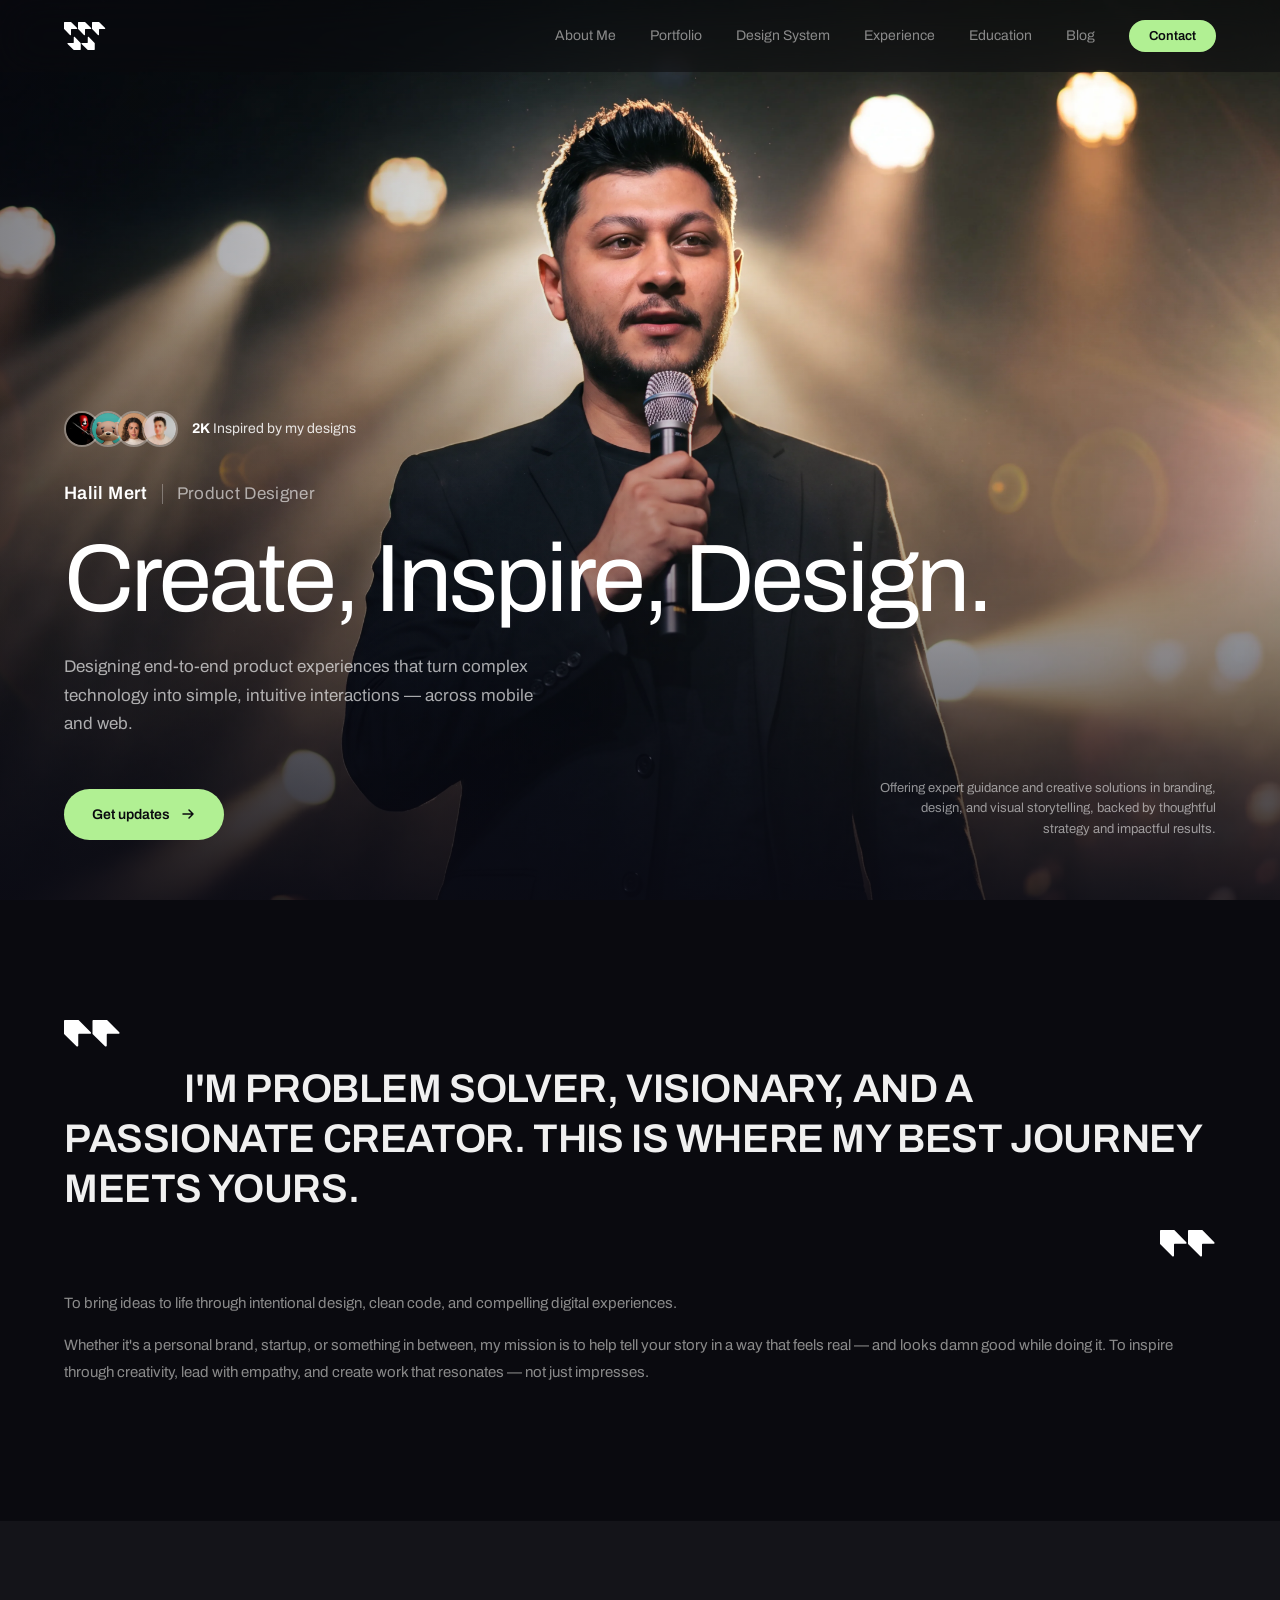
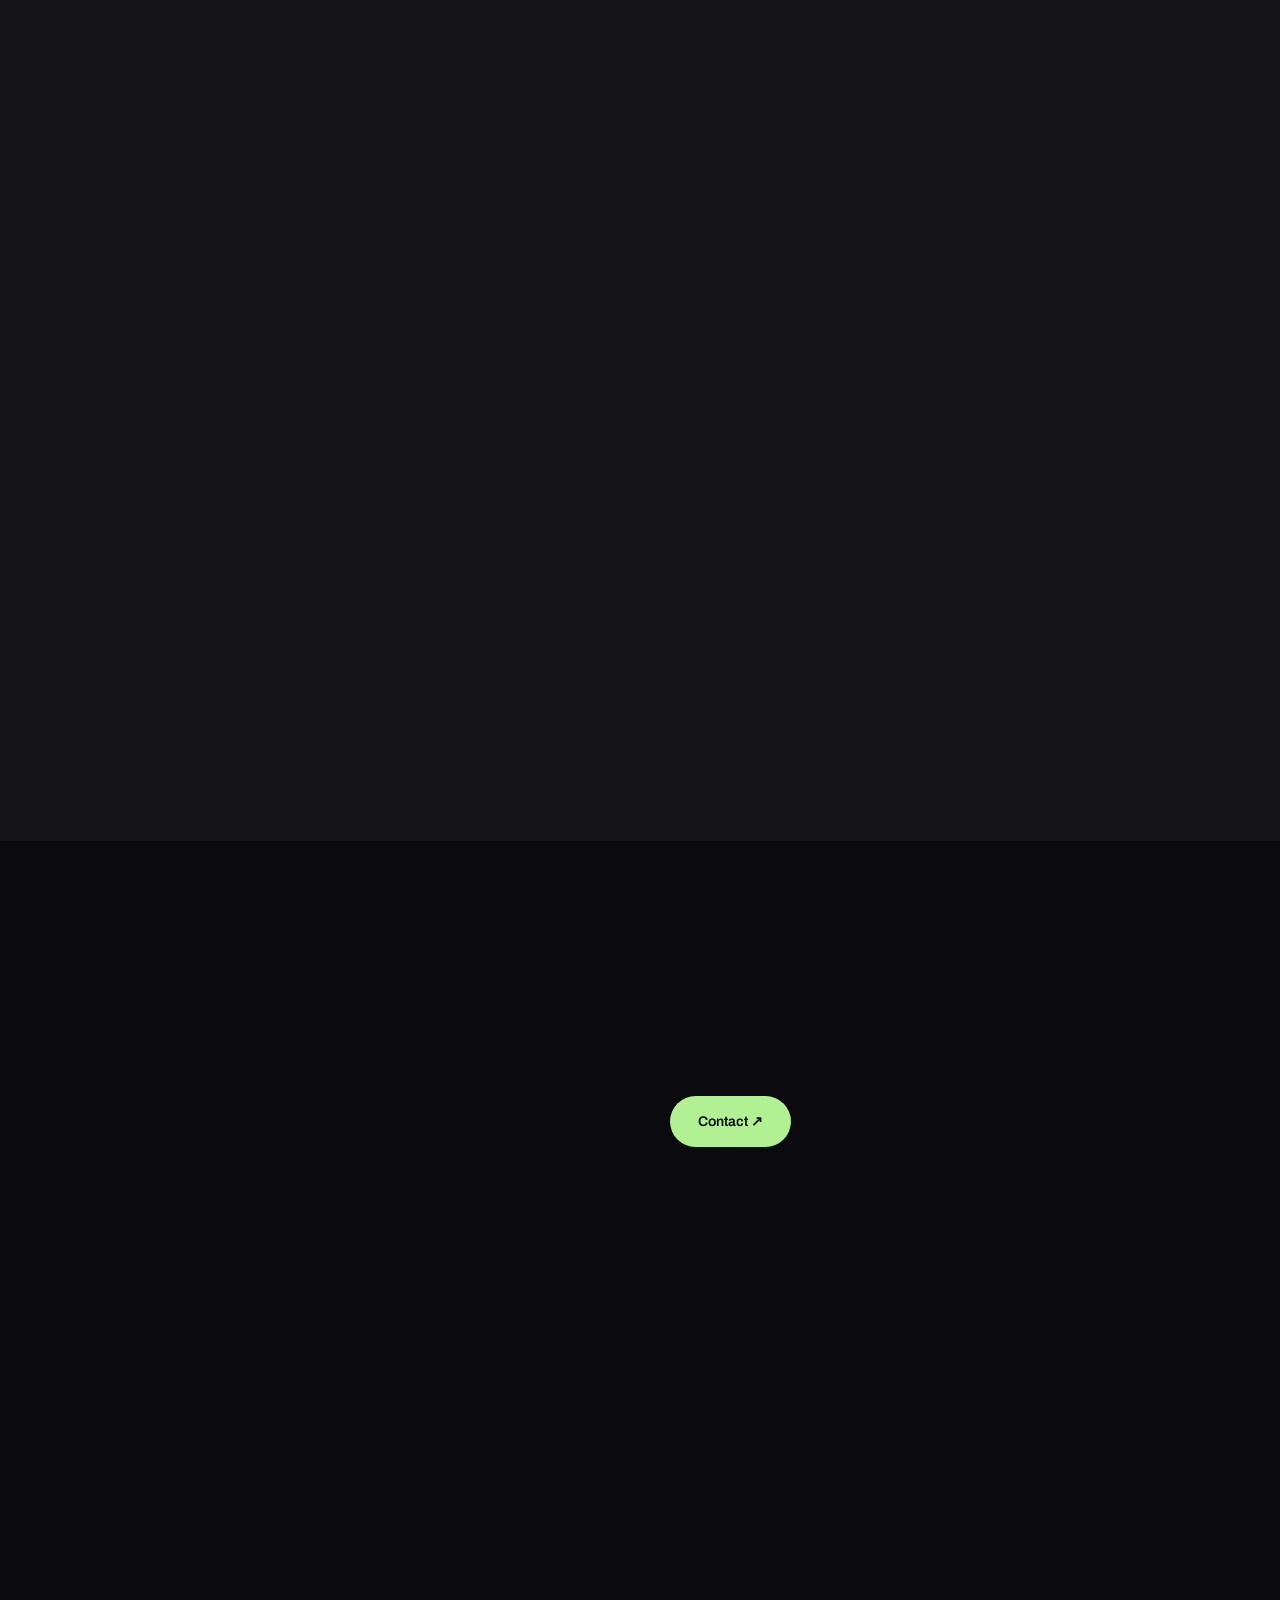
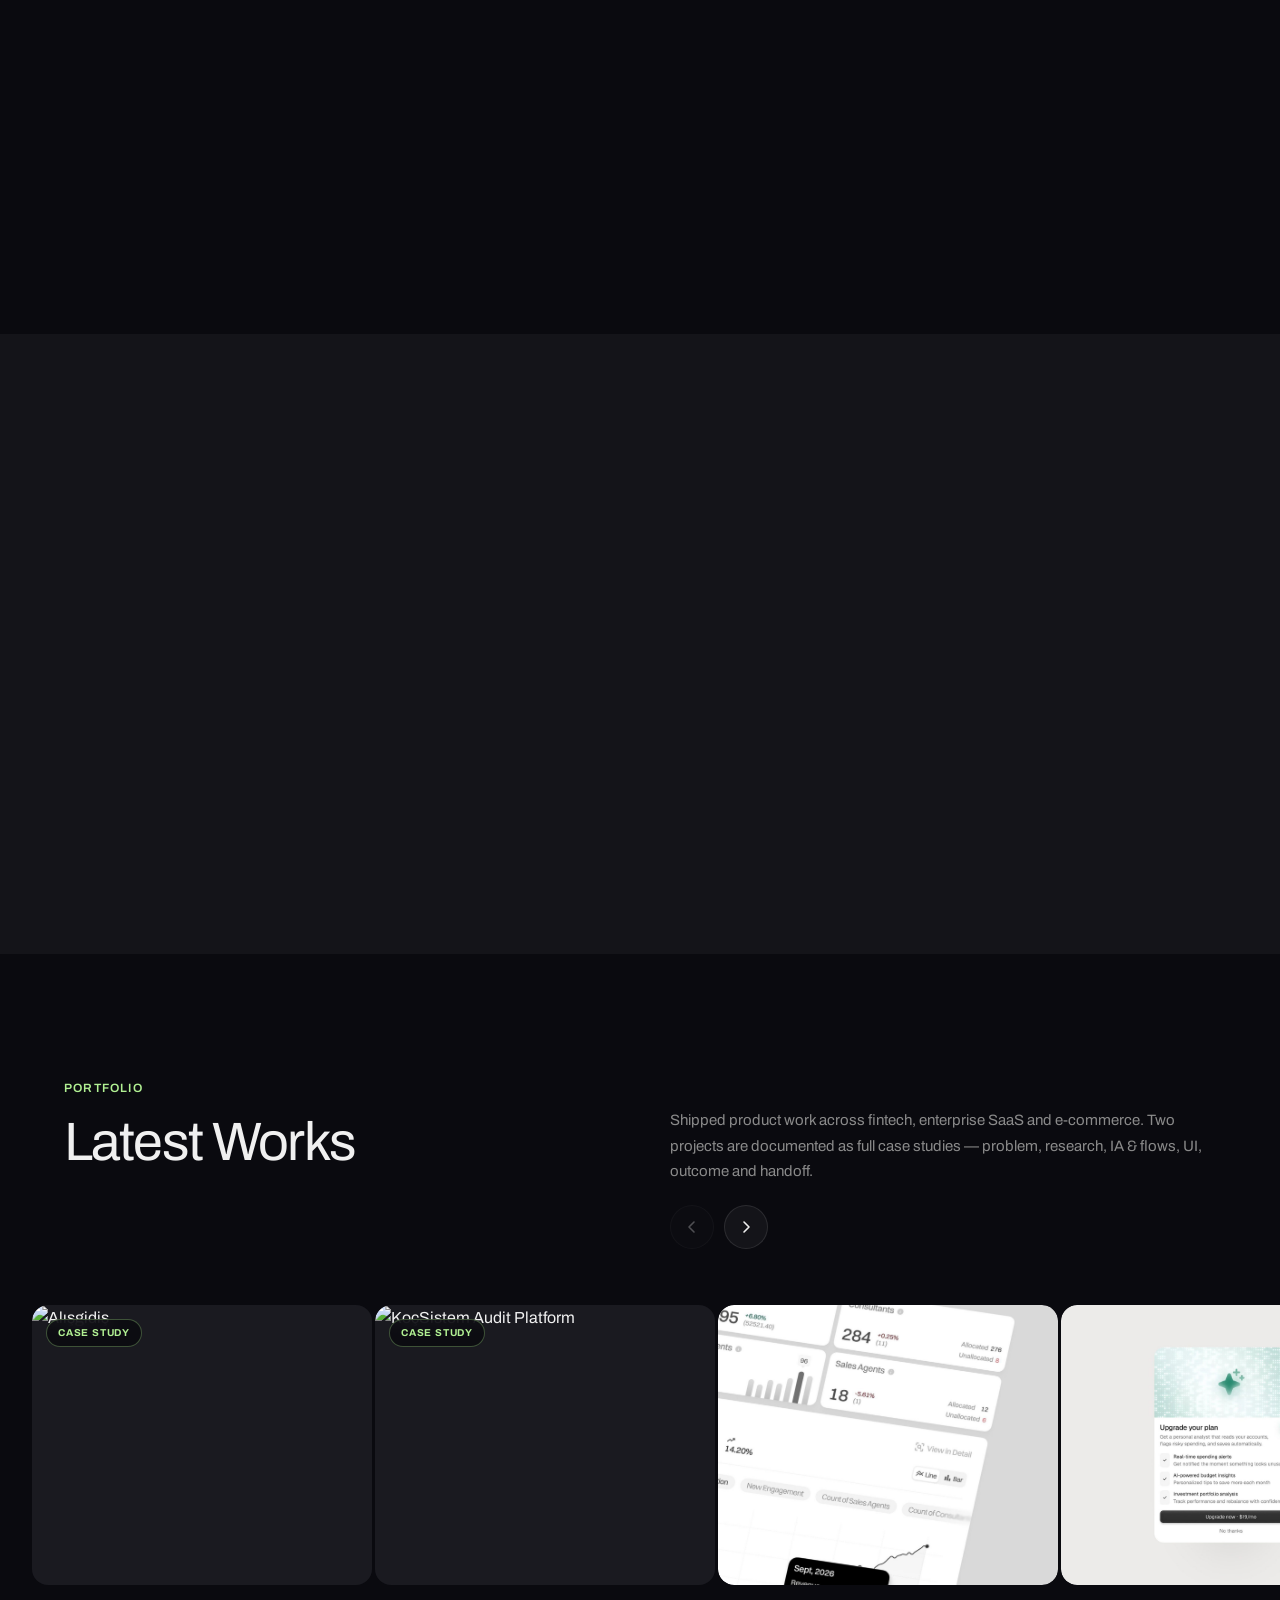
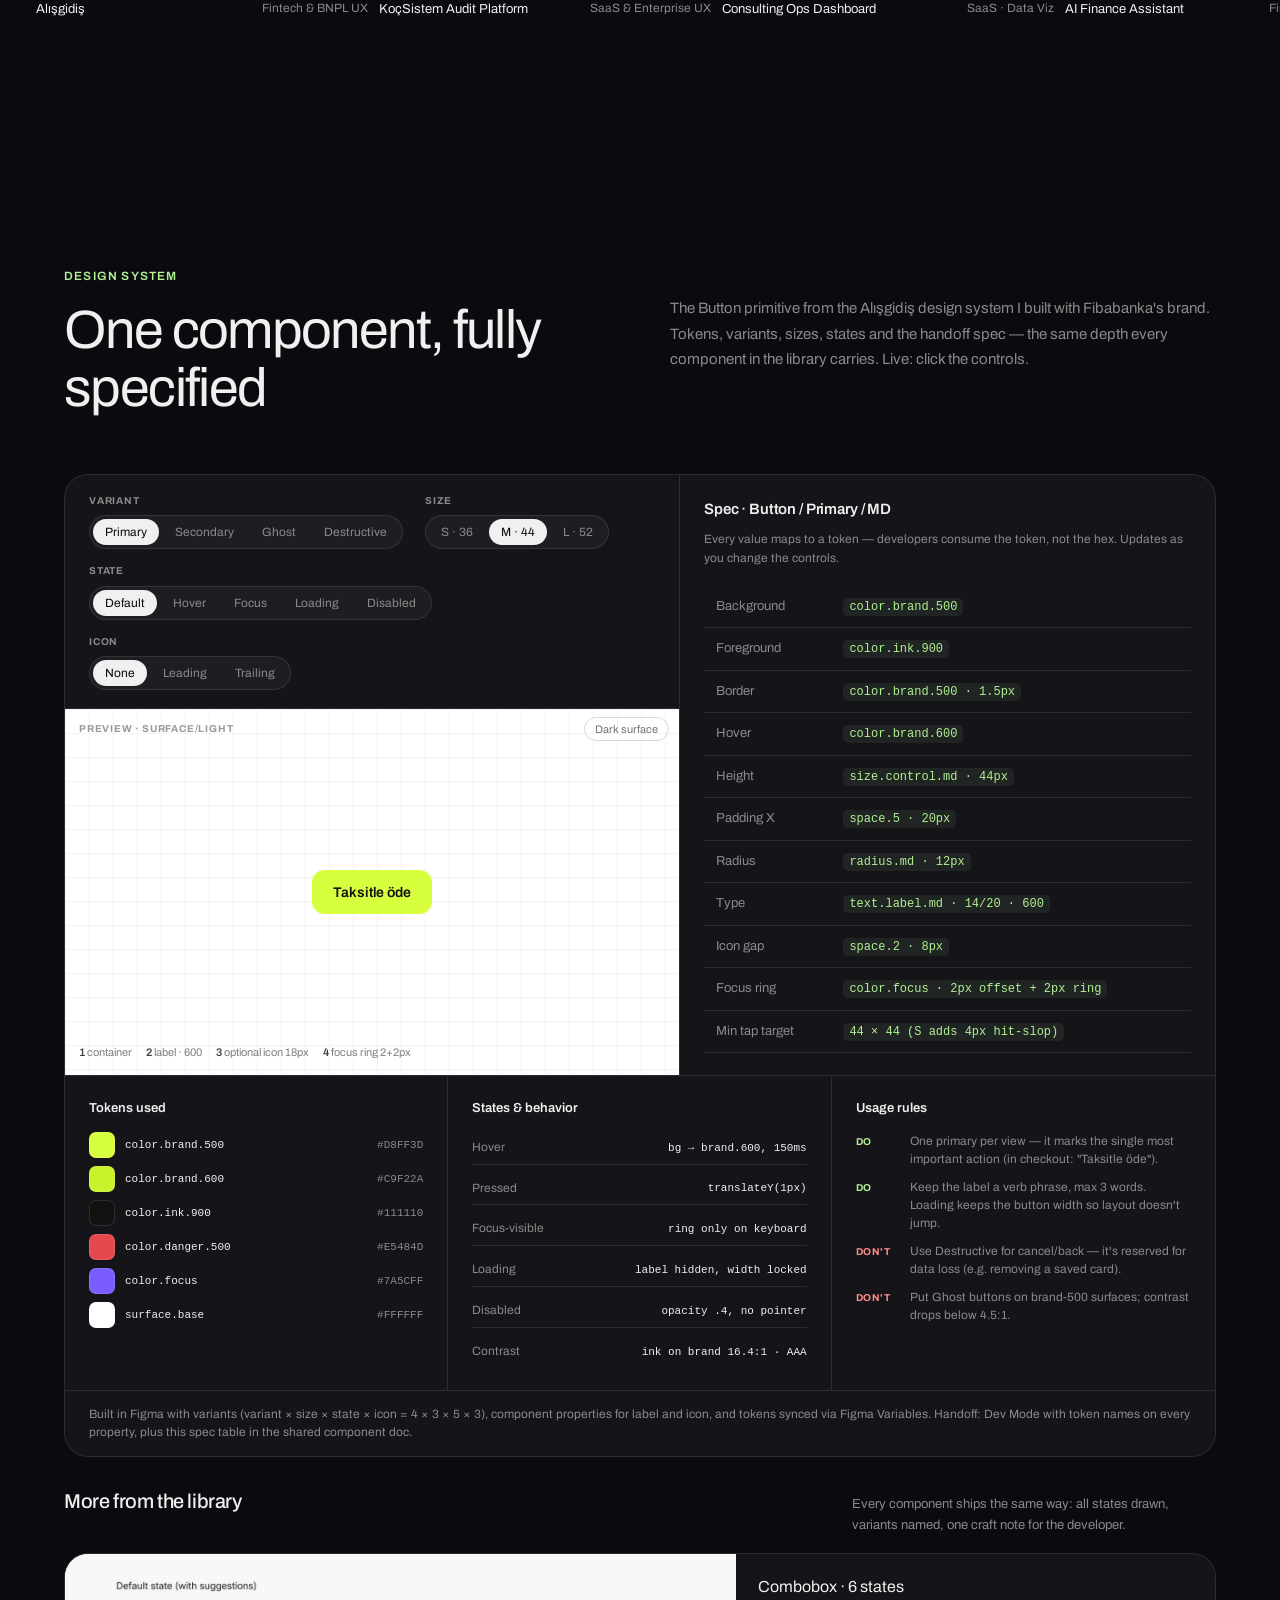
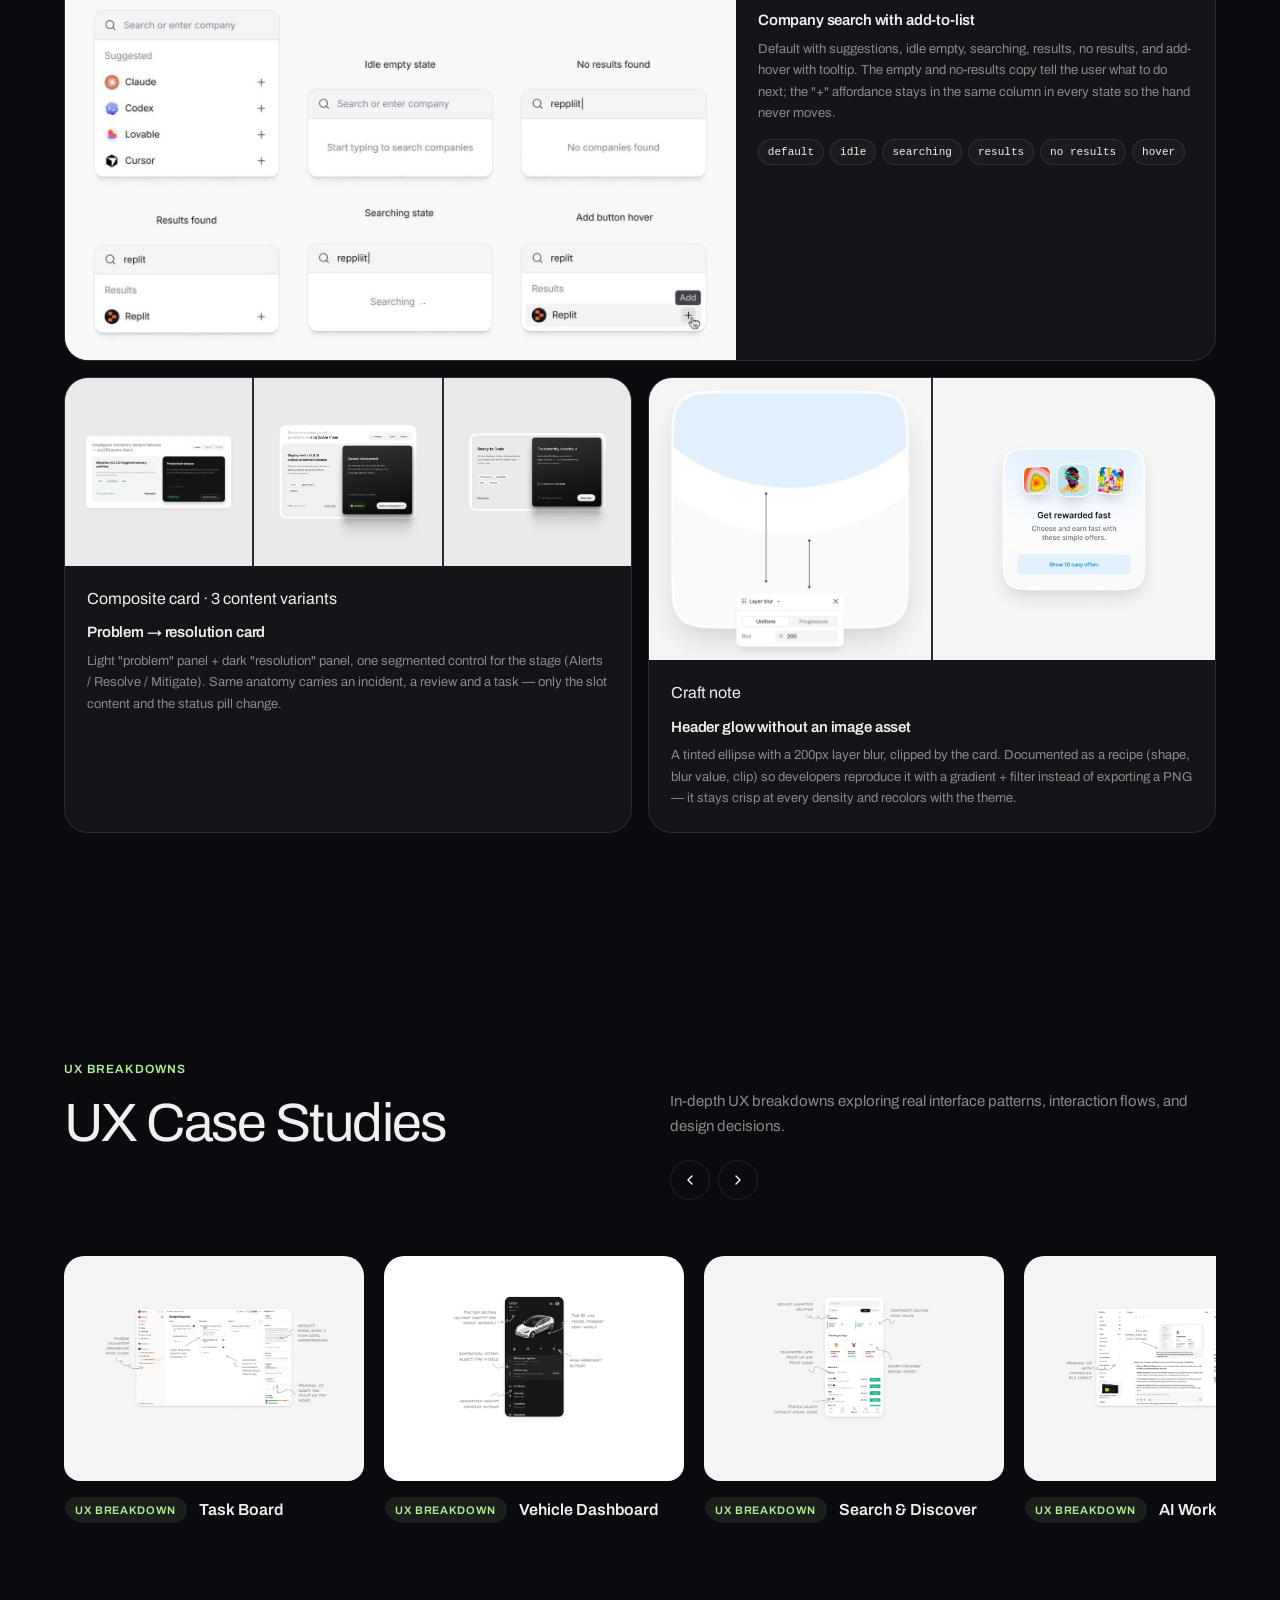
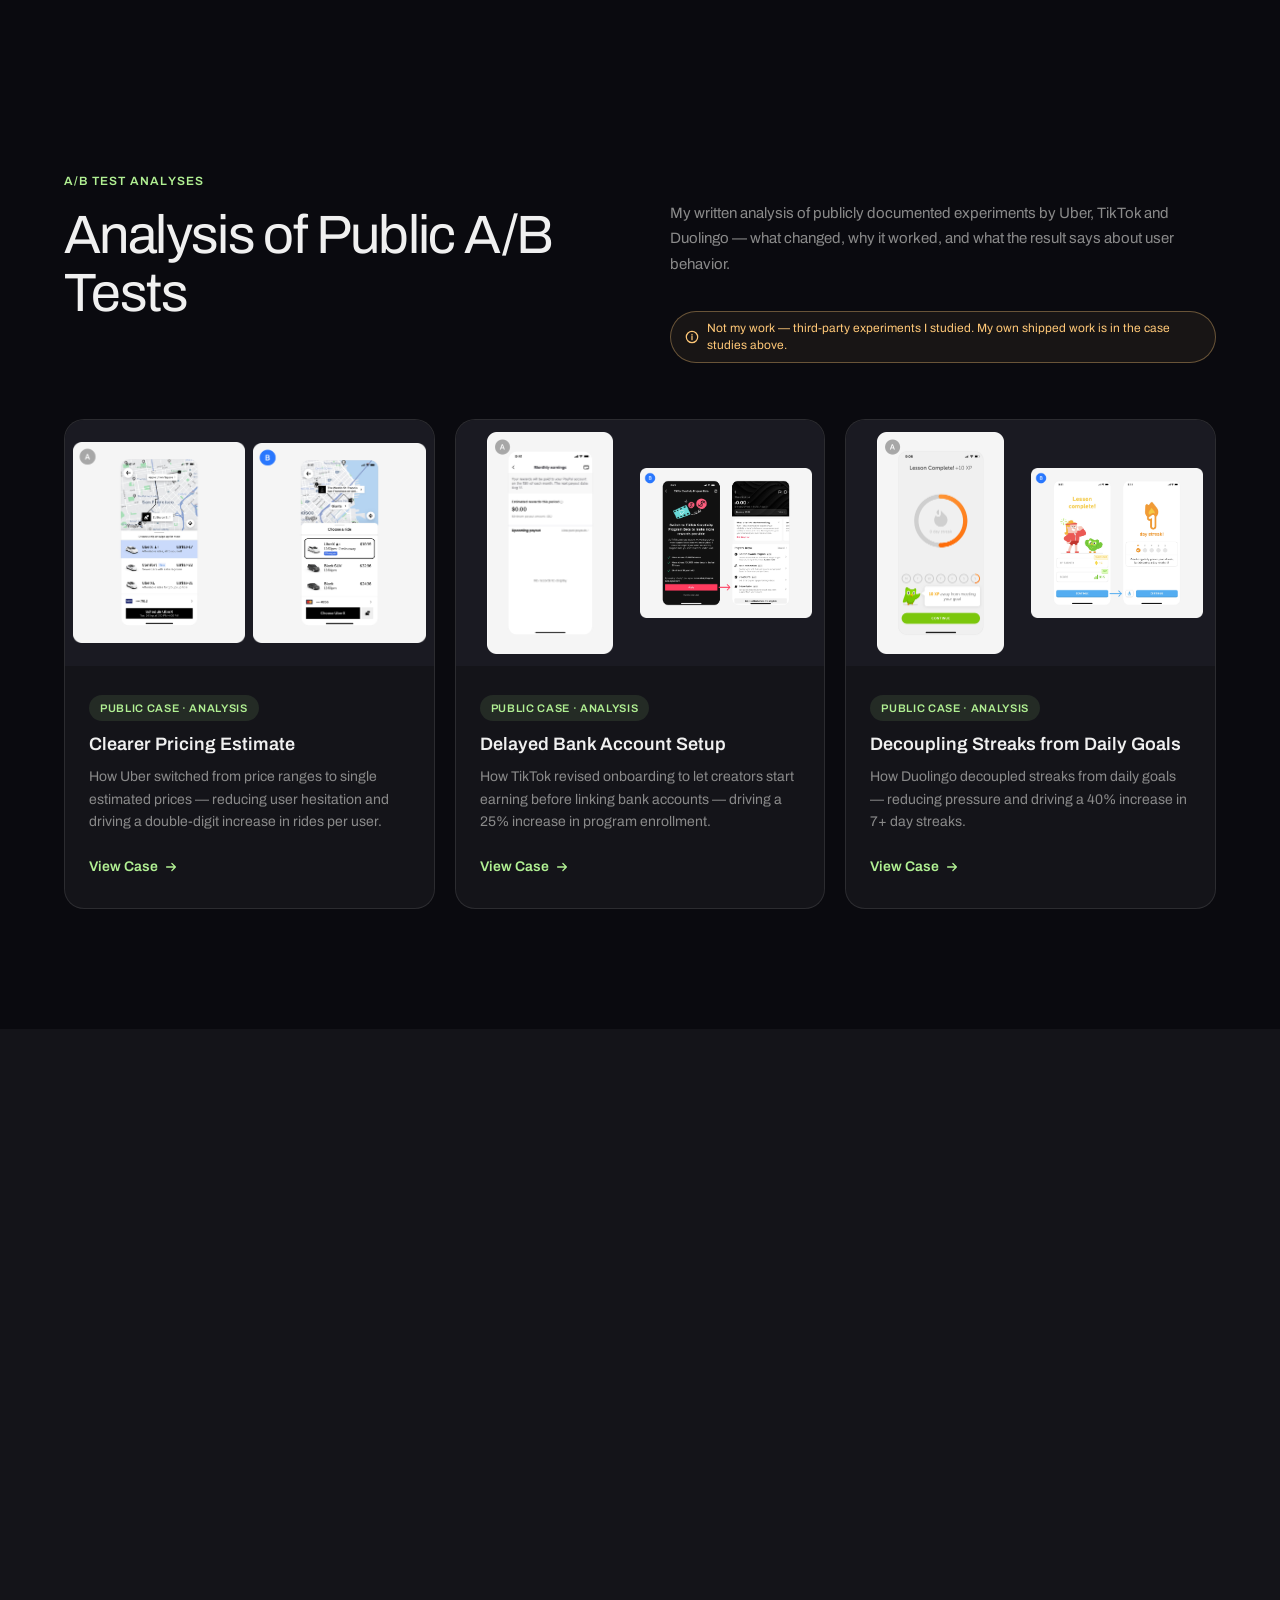
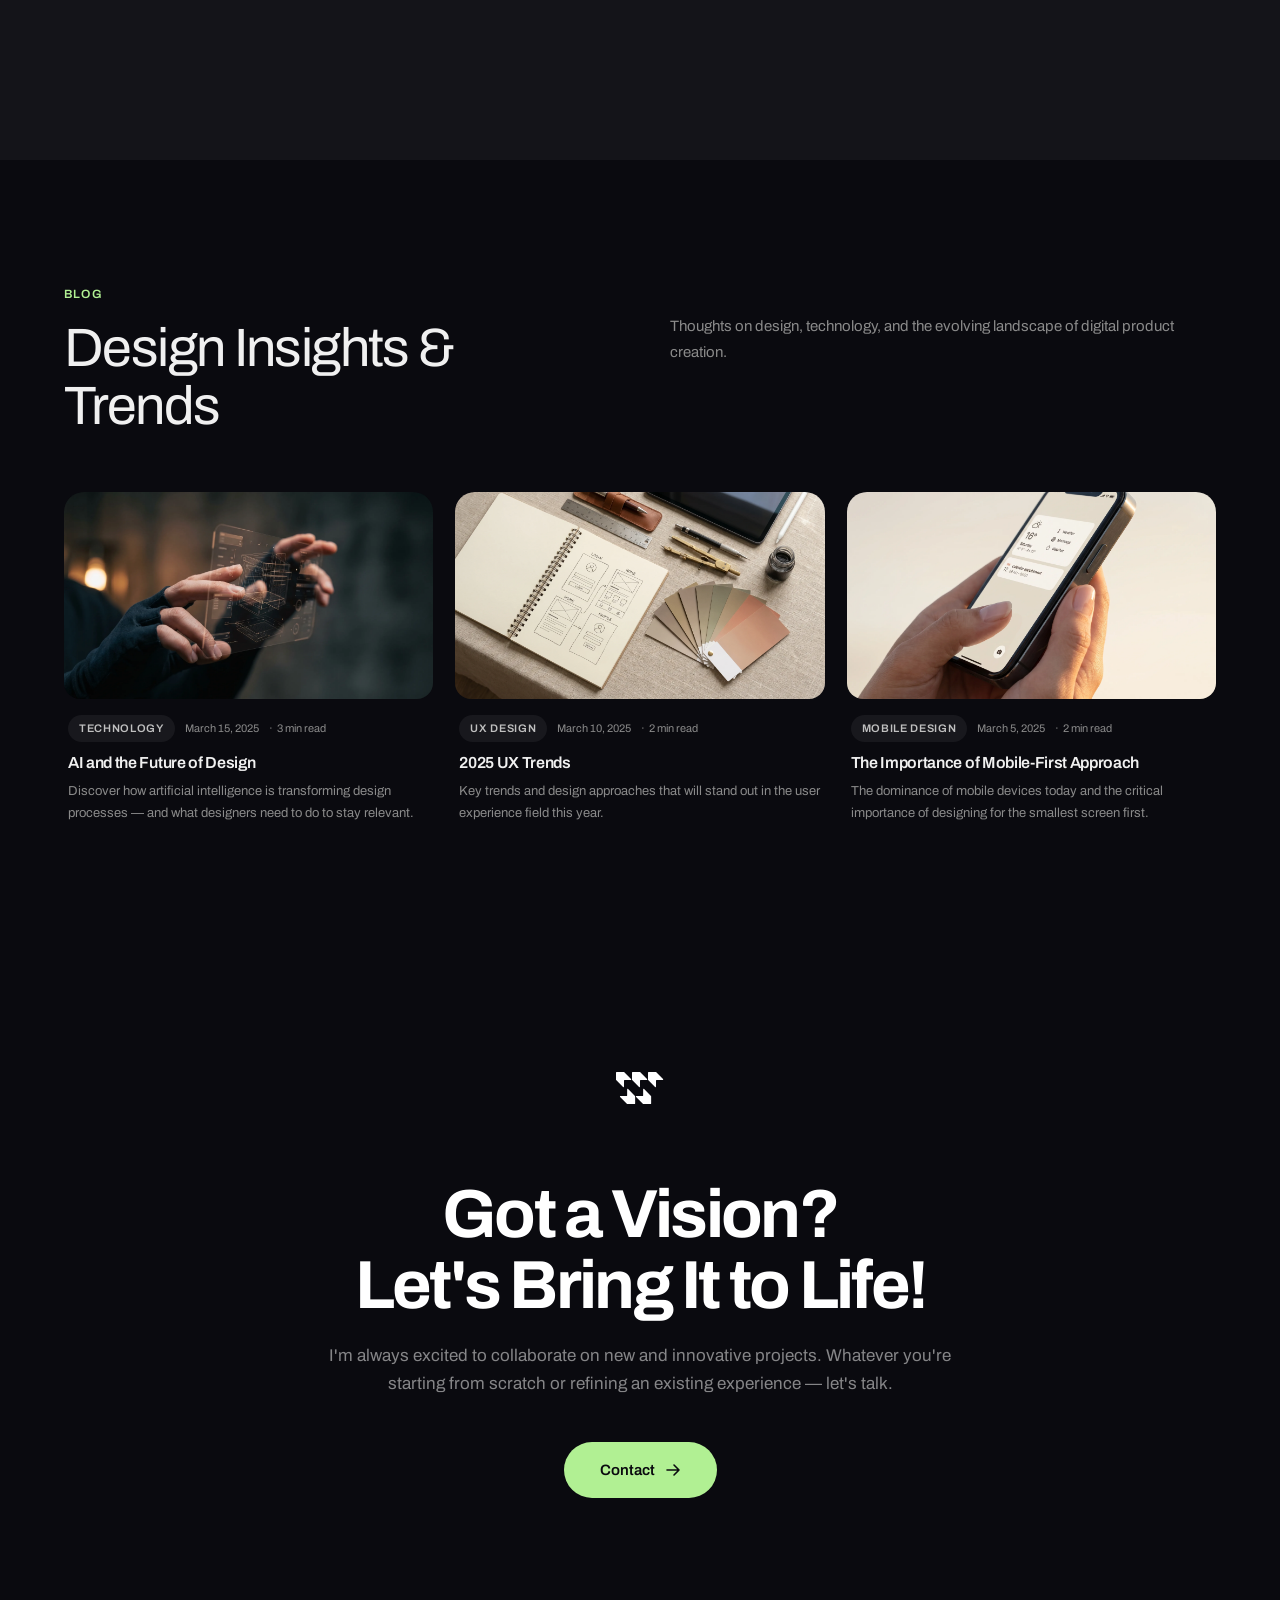
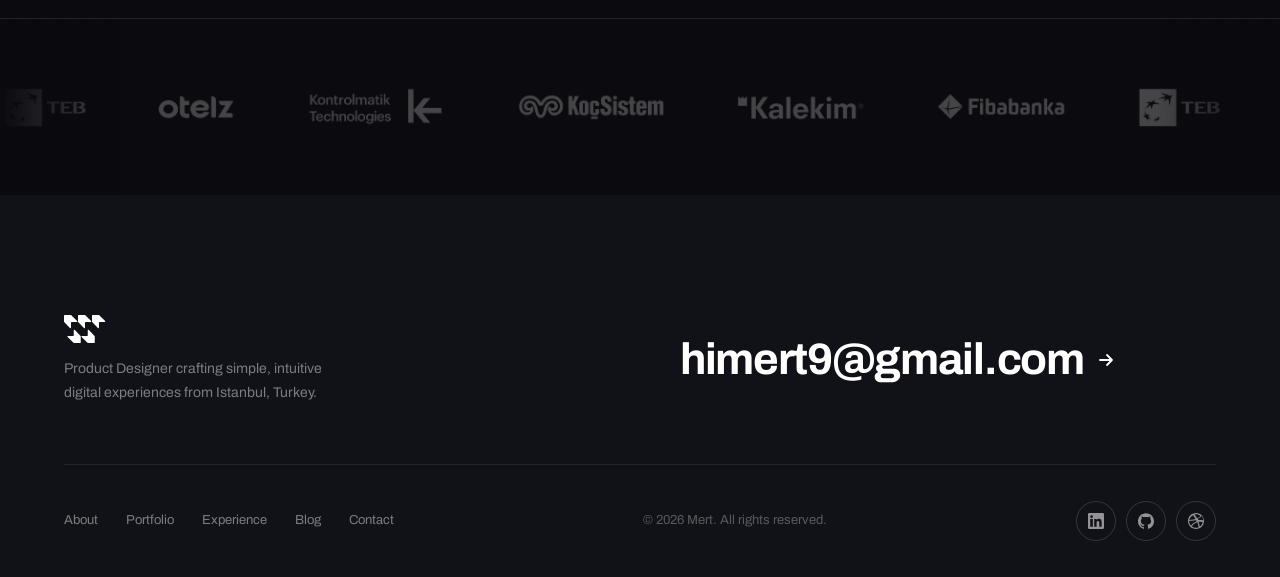
==== commit 0be8ea22: "Fit work modal gallery to 1- and 2-image projects Co-Authored-By: Claude Opus 5 <noreply@anthropic.c" ====
--- a/index.html
+++ b/index.html
@@ -2745,6 +2745,11 @@
       object-fit: cover;
       display: block;
     }
+    /* Fewer images: no empty cells */
+    .wm-gallery.count-1 { grid-template-columns: 1fr; grid-template-rows: 440px; }
+    .wm-gallery.count-1 .wm-img-main { grid-row: 1; }
+    .wm-gallery.count-2 { grid-template-rows: 440px; }
+    .wm-gallery.count-2 .wm-img-main { grid-row: 1; }
 
     .wm-close {
       position: absolute;
@@ -2870,6 +2875,8 @@
       .wm-body { padding: 28px 24px 40px; }
       .wm-gallery { grid-template-columns: 1fr; grid-template-rows: 220px 140px 140px; }
       .wm-gallery .wm-img-main { grid-row: 1; }
+      .wm-gallery.count-1 { grid-template-rows: 260px; }
+      .wm-gallery.count-2 { grid-template-columns: 1fr; grid-template-rows: 220px 180px; }
     }
 
     /* ===== LOGO MARQUEE ===== */
@@ -5273,6 +5280,7 @@
     const w = WORKS[idx];
     // Gallery
     const gallery = document.getElementById('wmGallery');
+    gallery.className = 'wm-gallery' + (w.images.length < 3 ? ' count-' + w.images.length : '');
     gallery.innerHTML = w.images.map((src, i) =>
       `<img src="${src}" alt="${w.title} ${i+1}" class="${i === 0 ? 'wm-img-main' : 'wm-img-sm'}" />`
     ).join('');
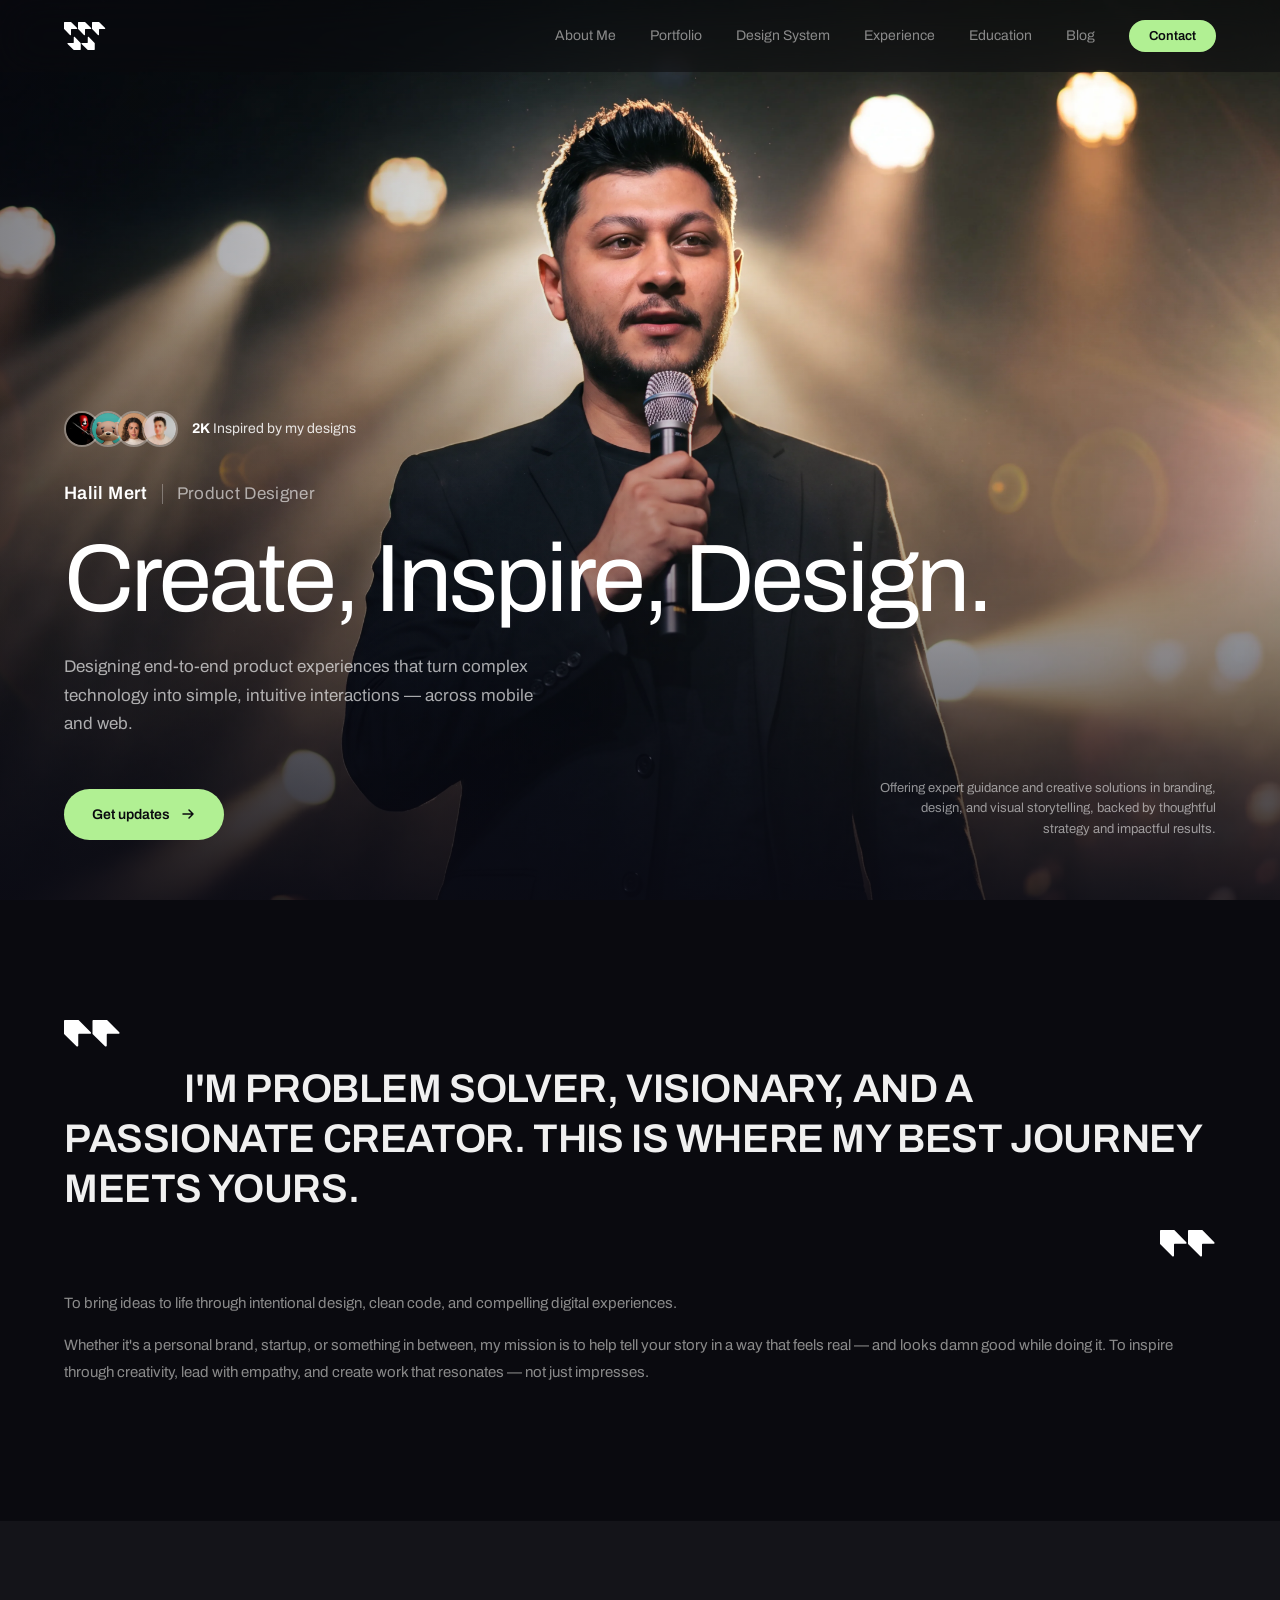
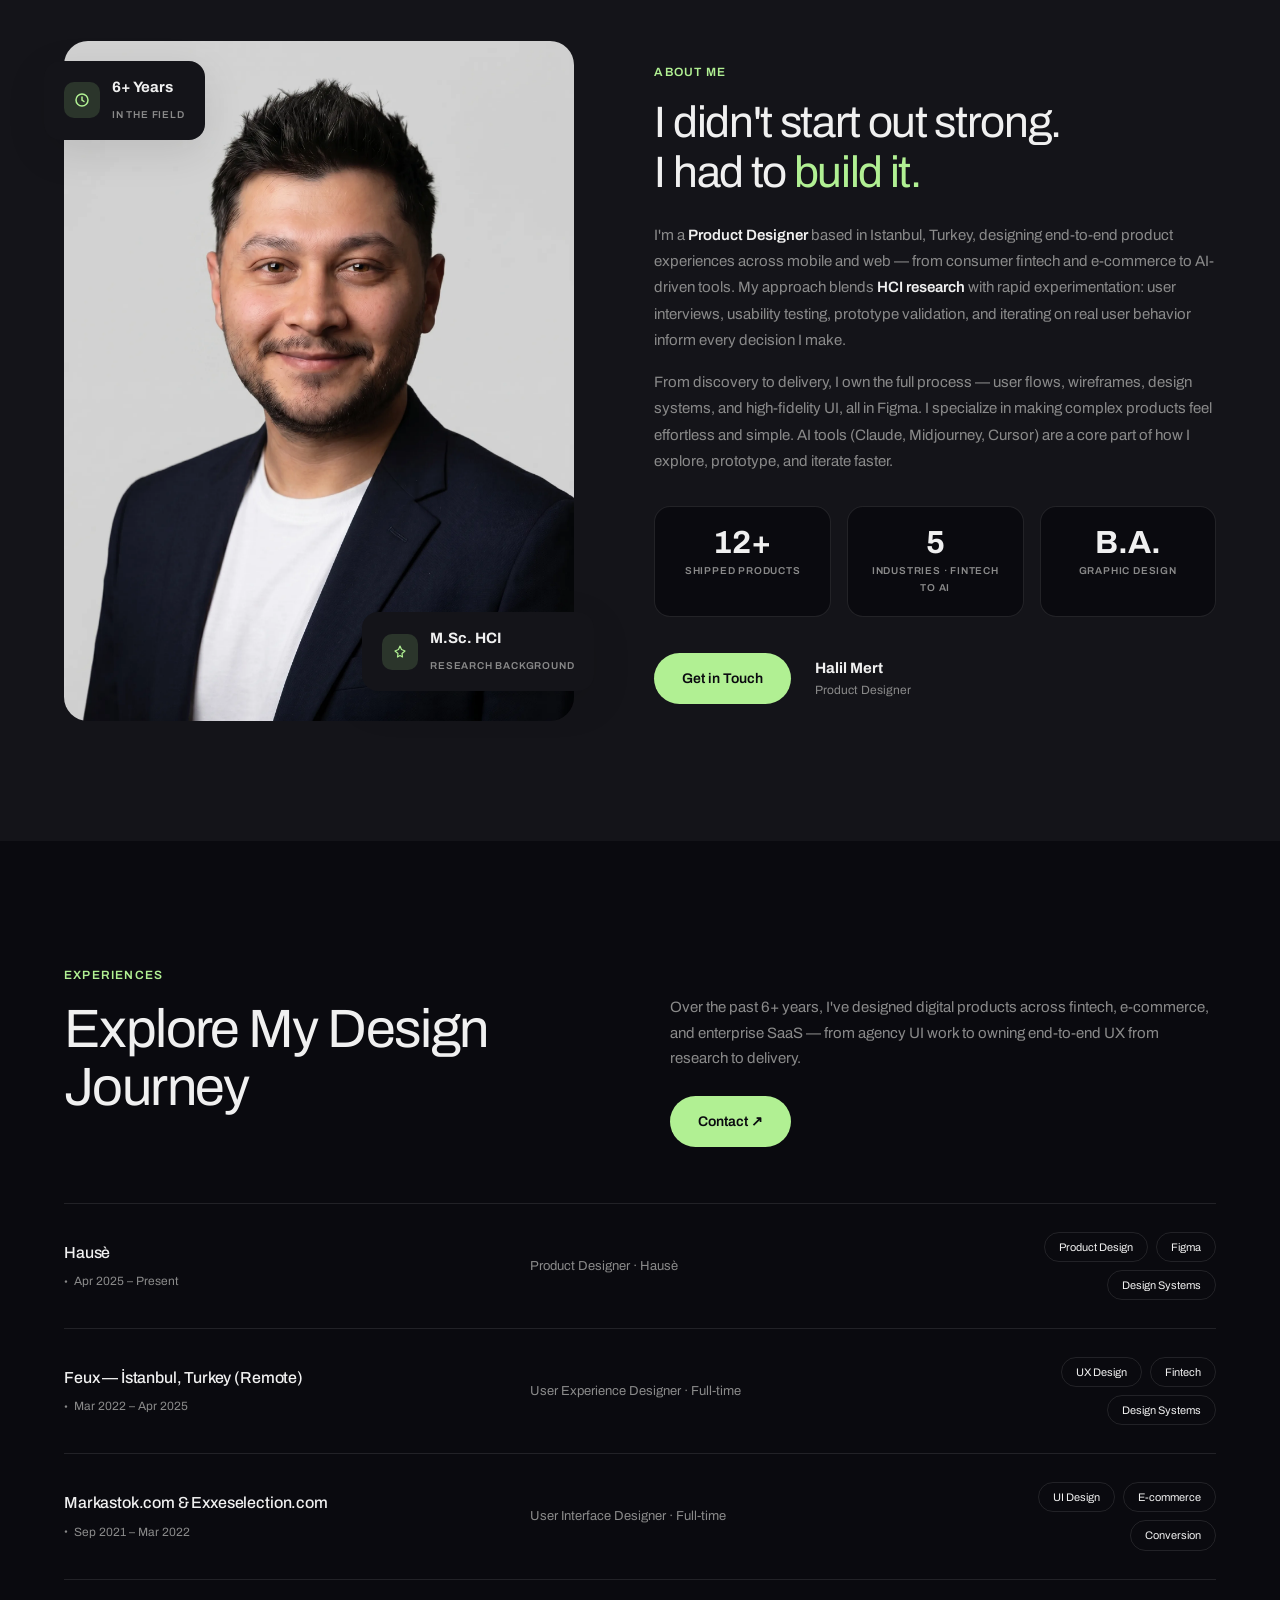
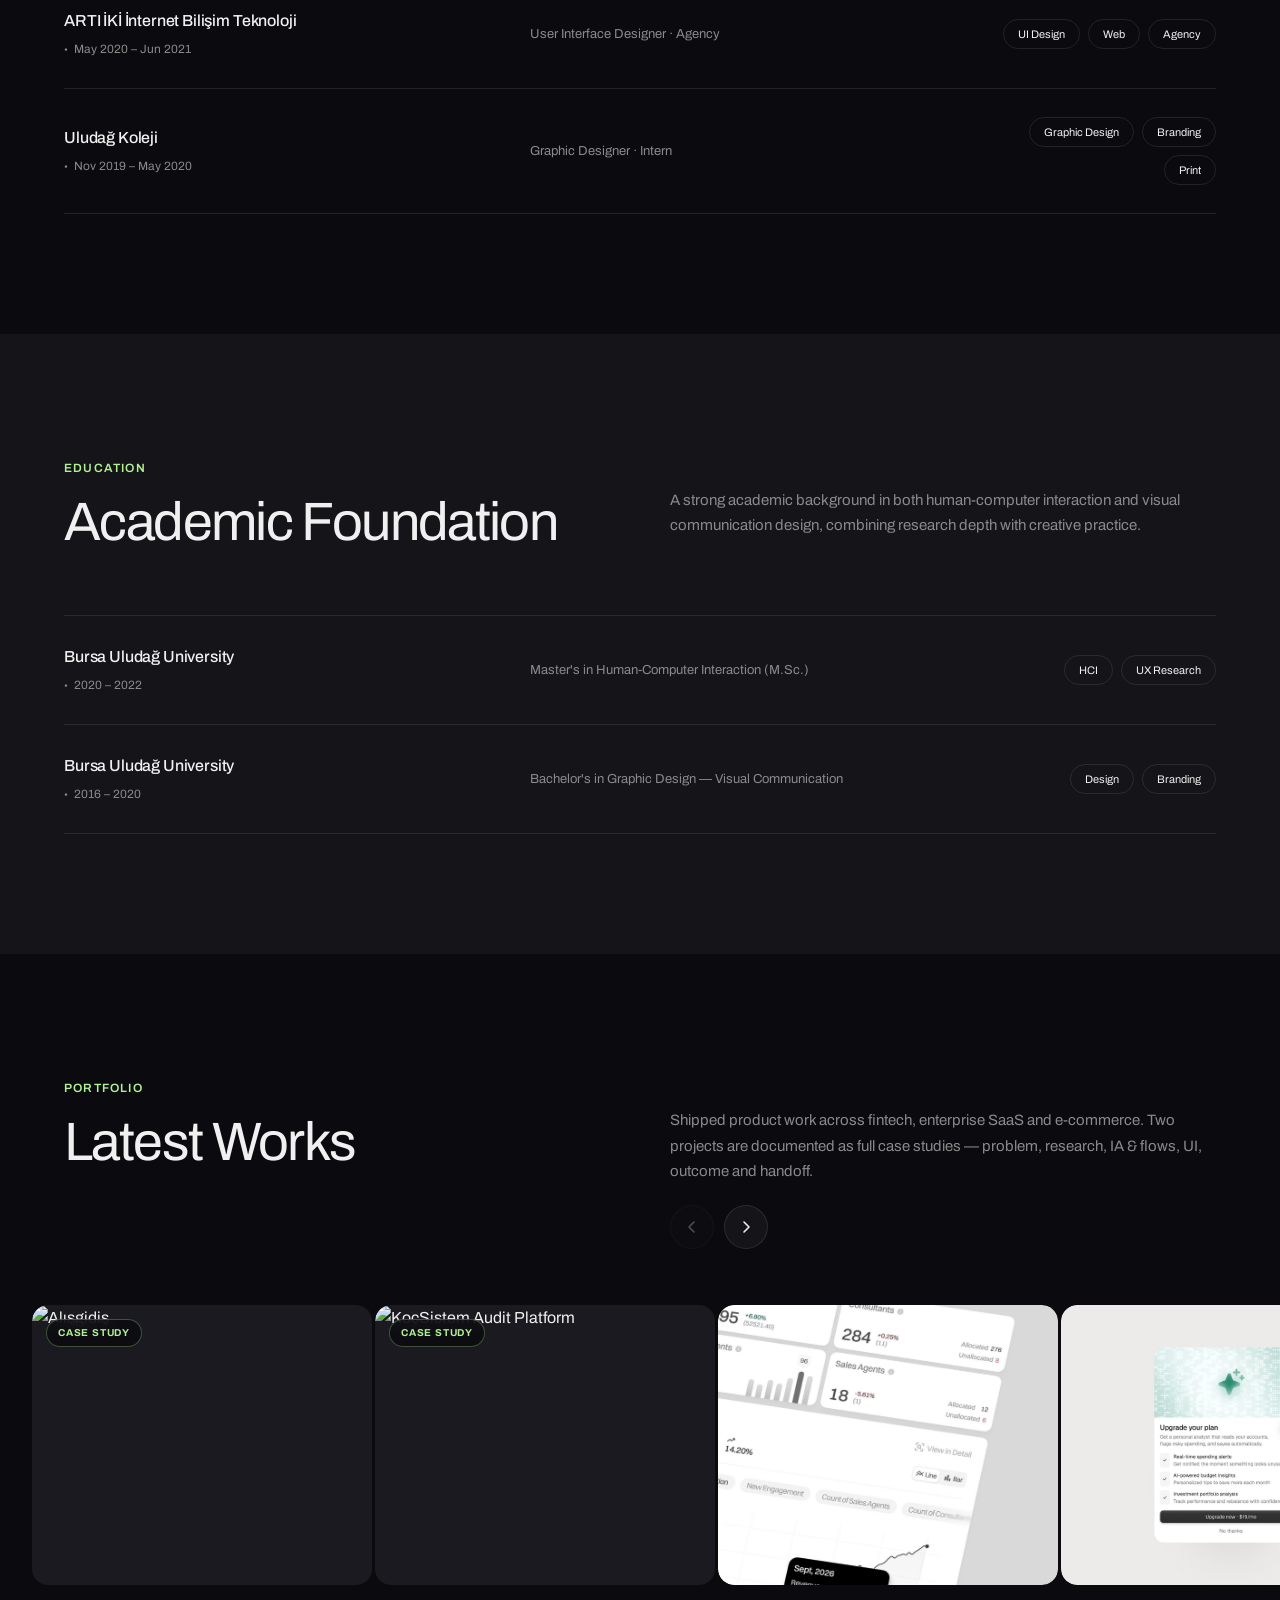
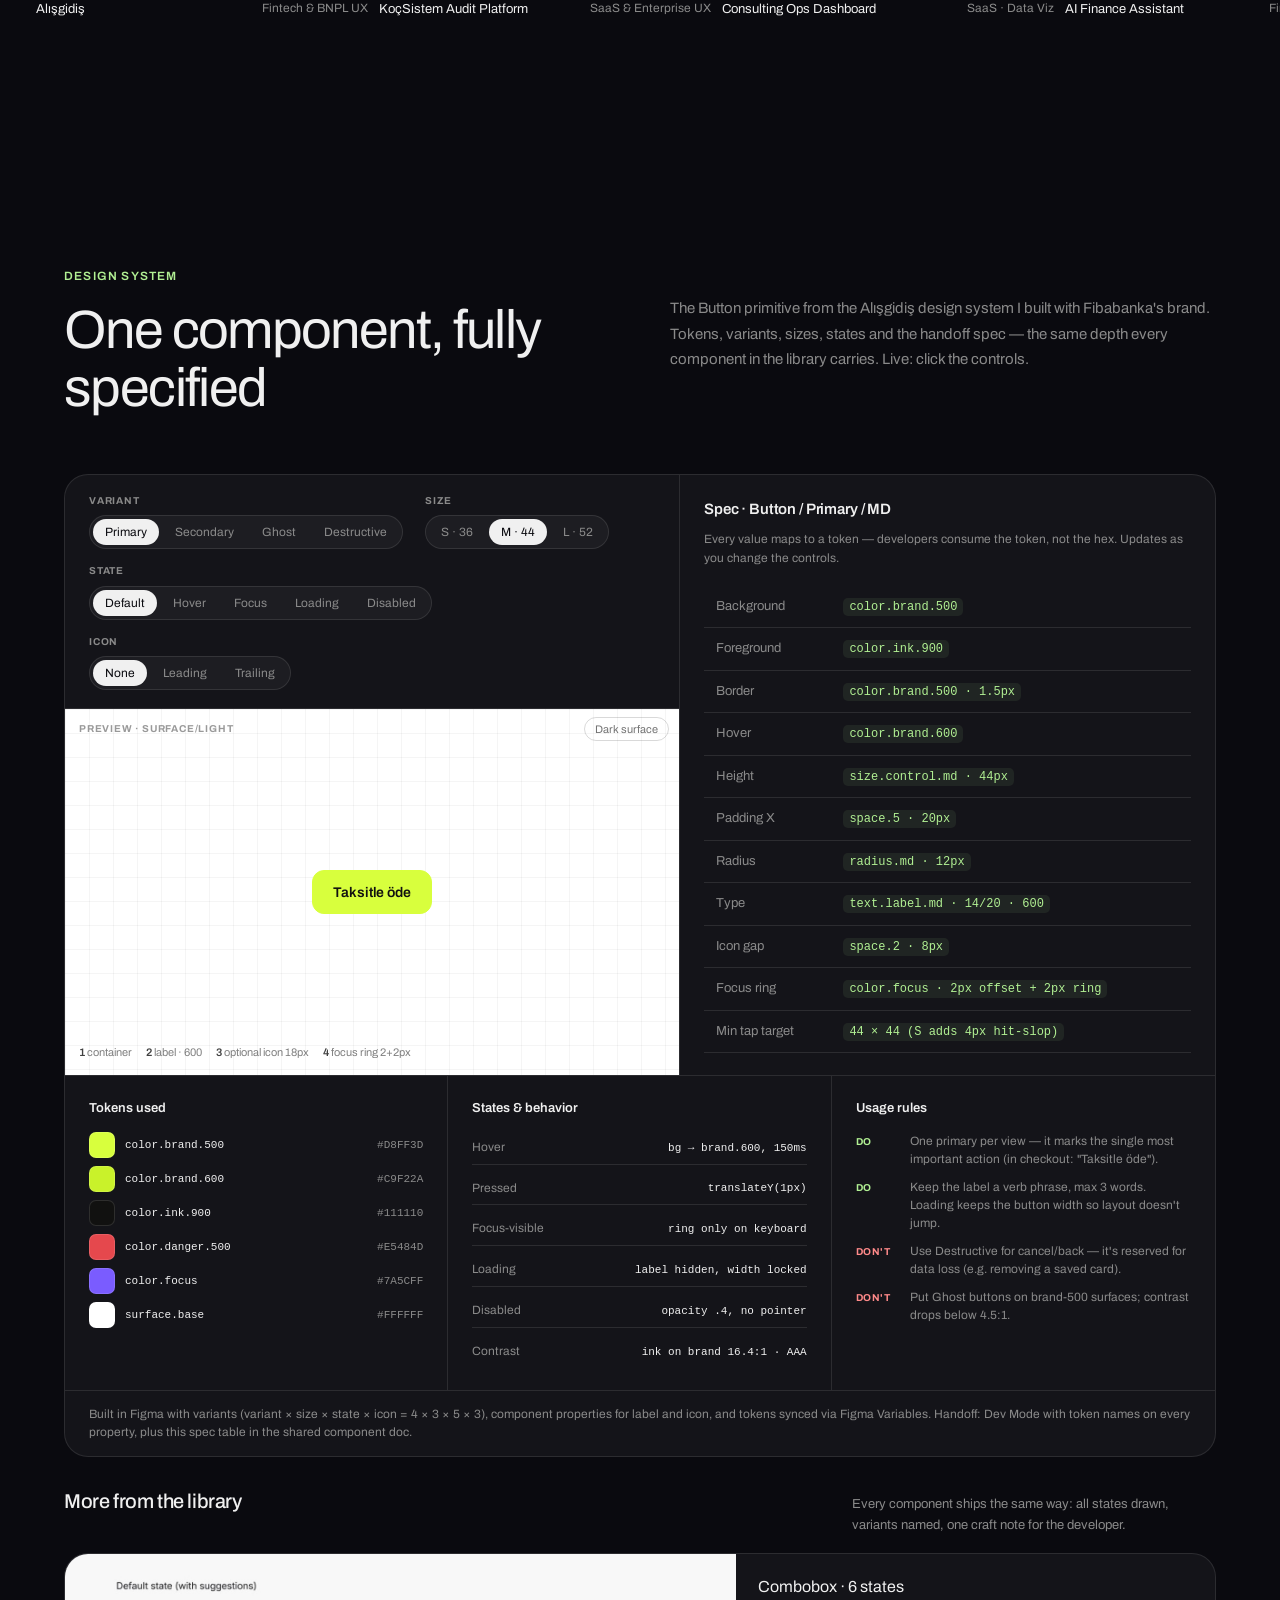
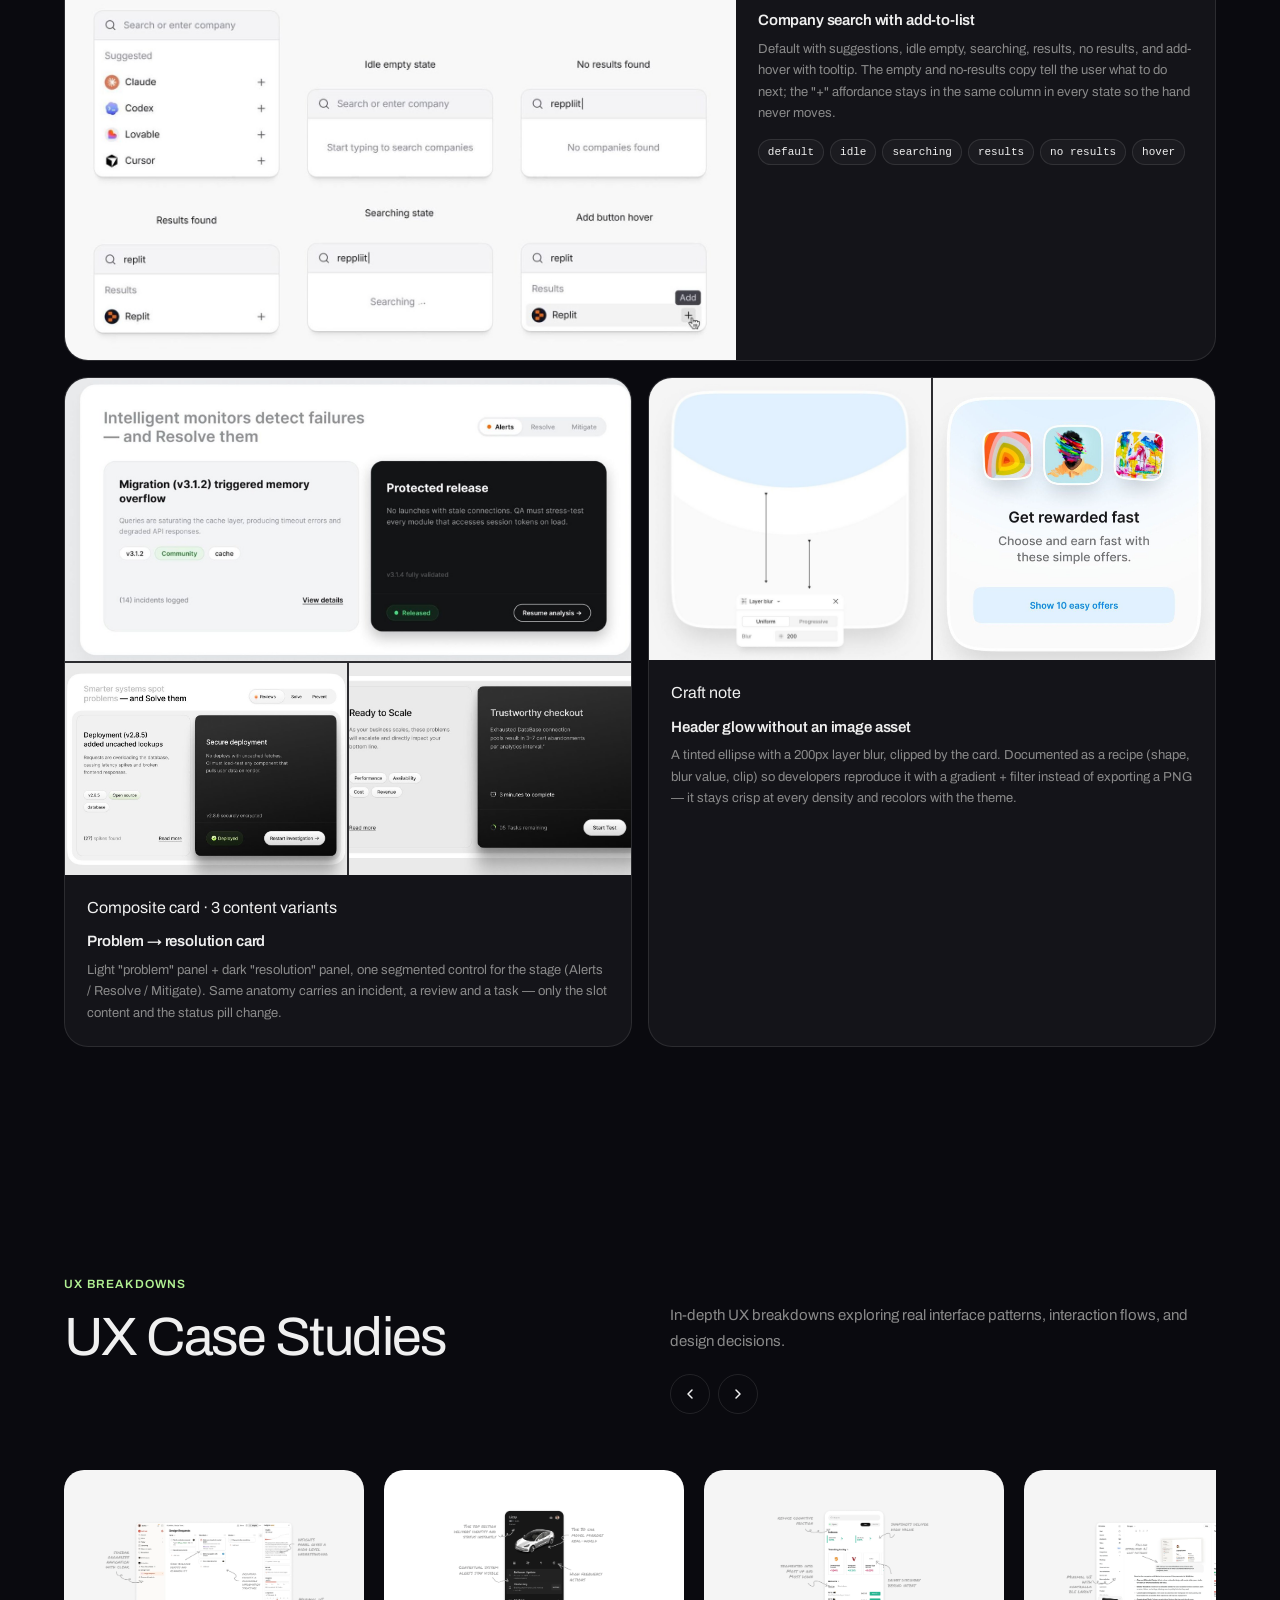
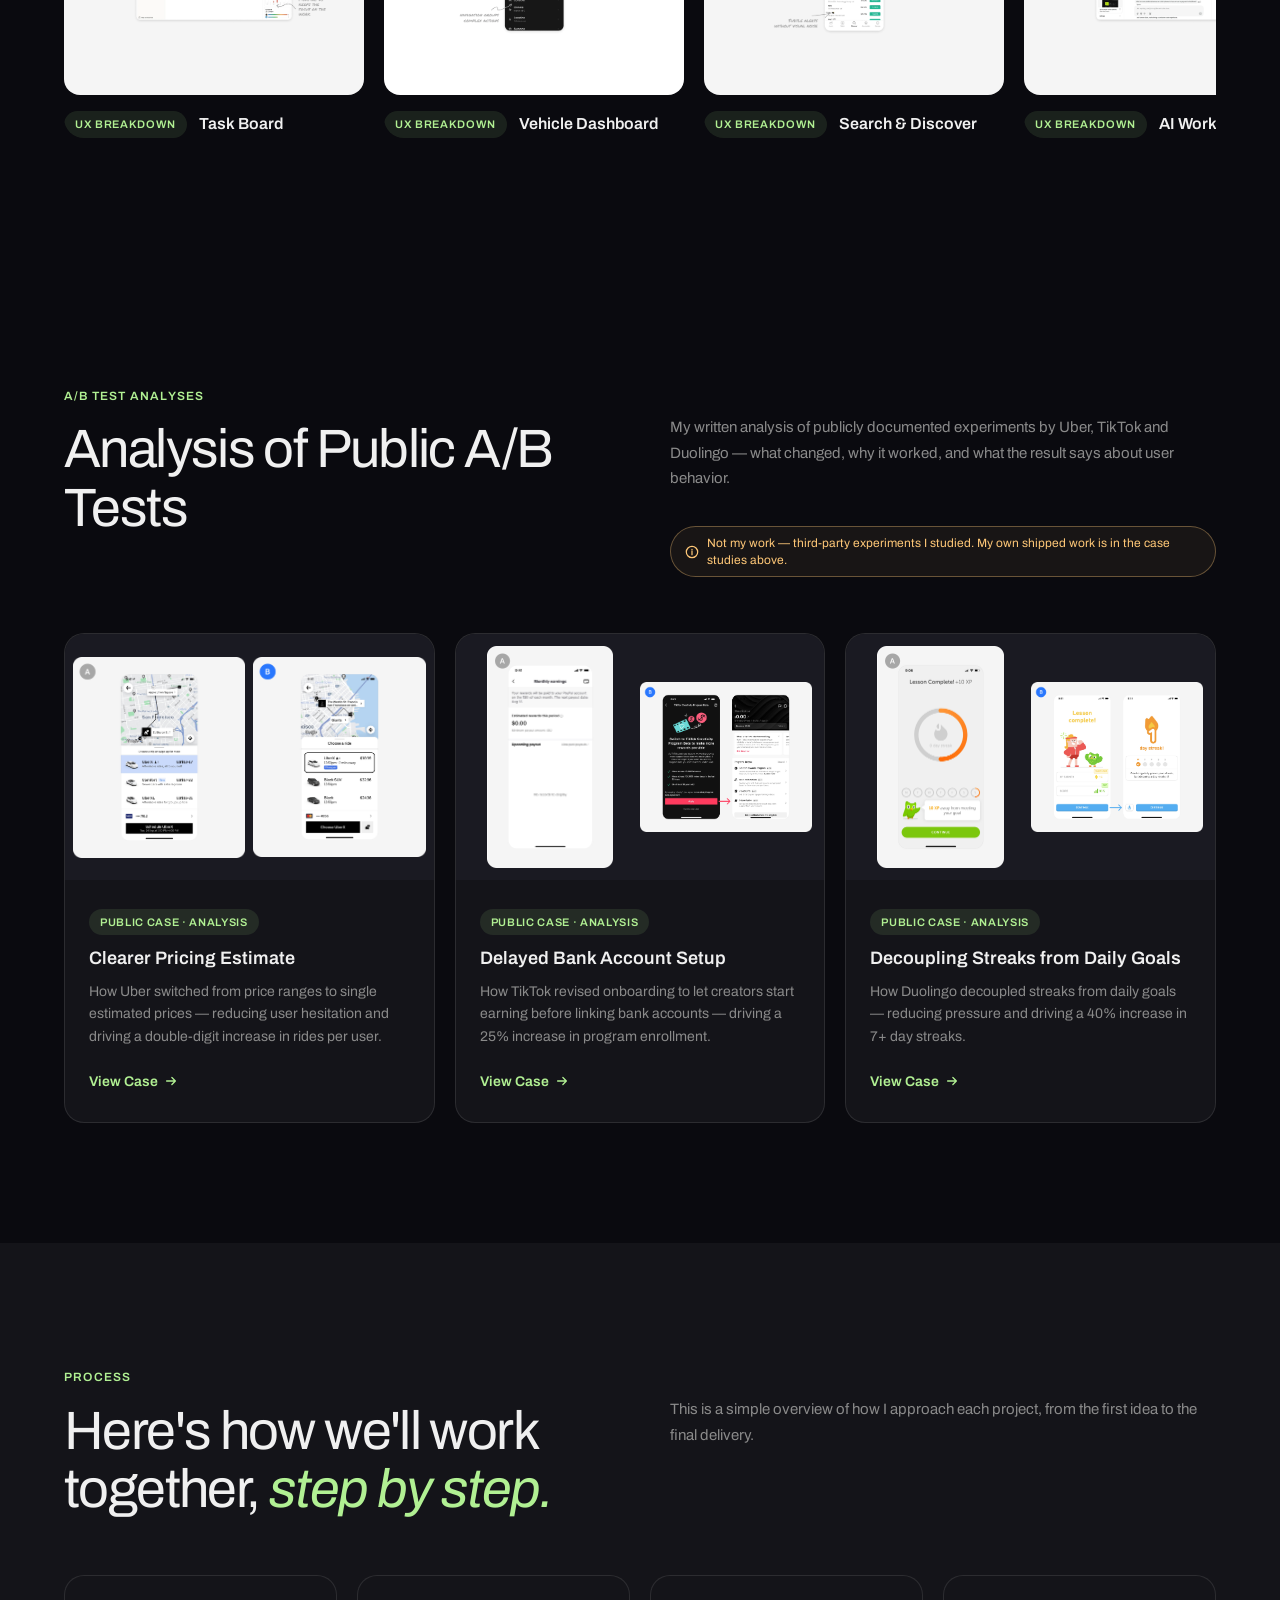
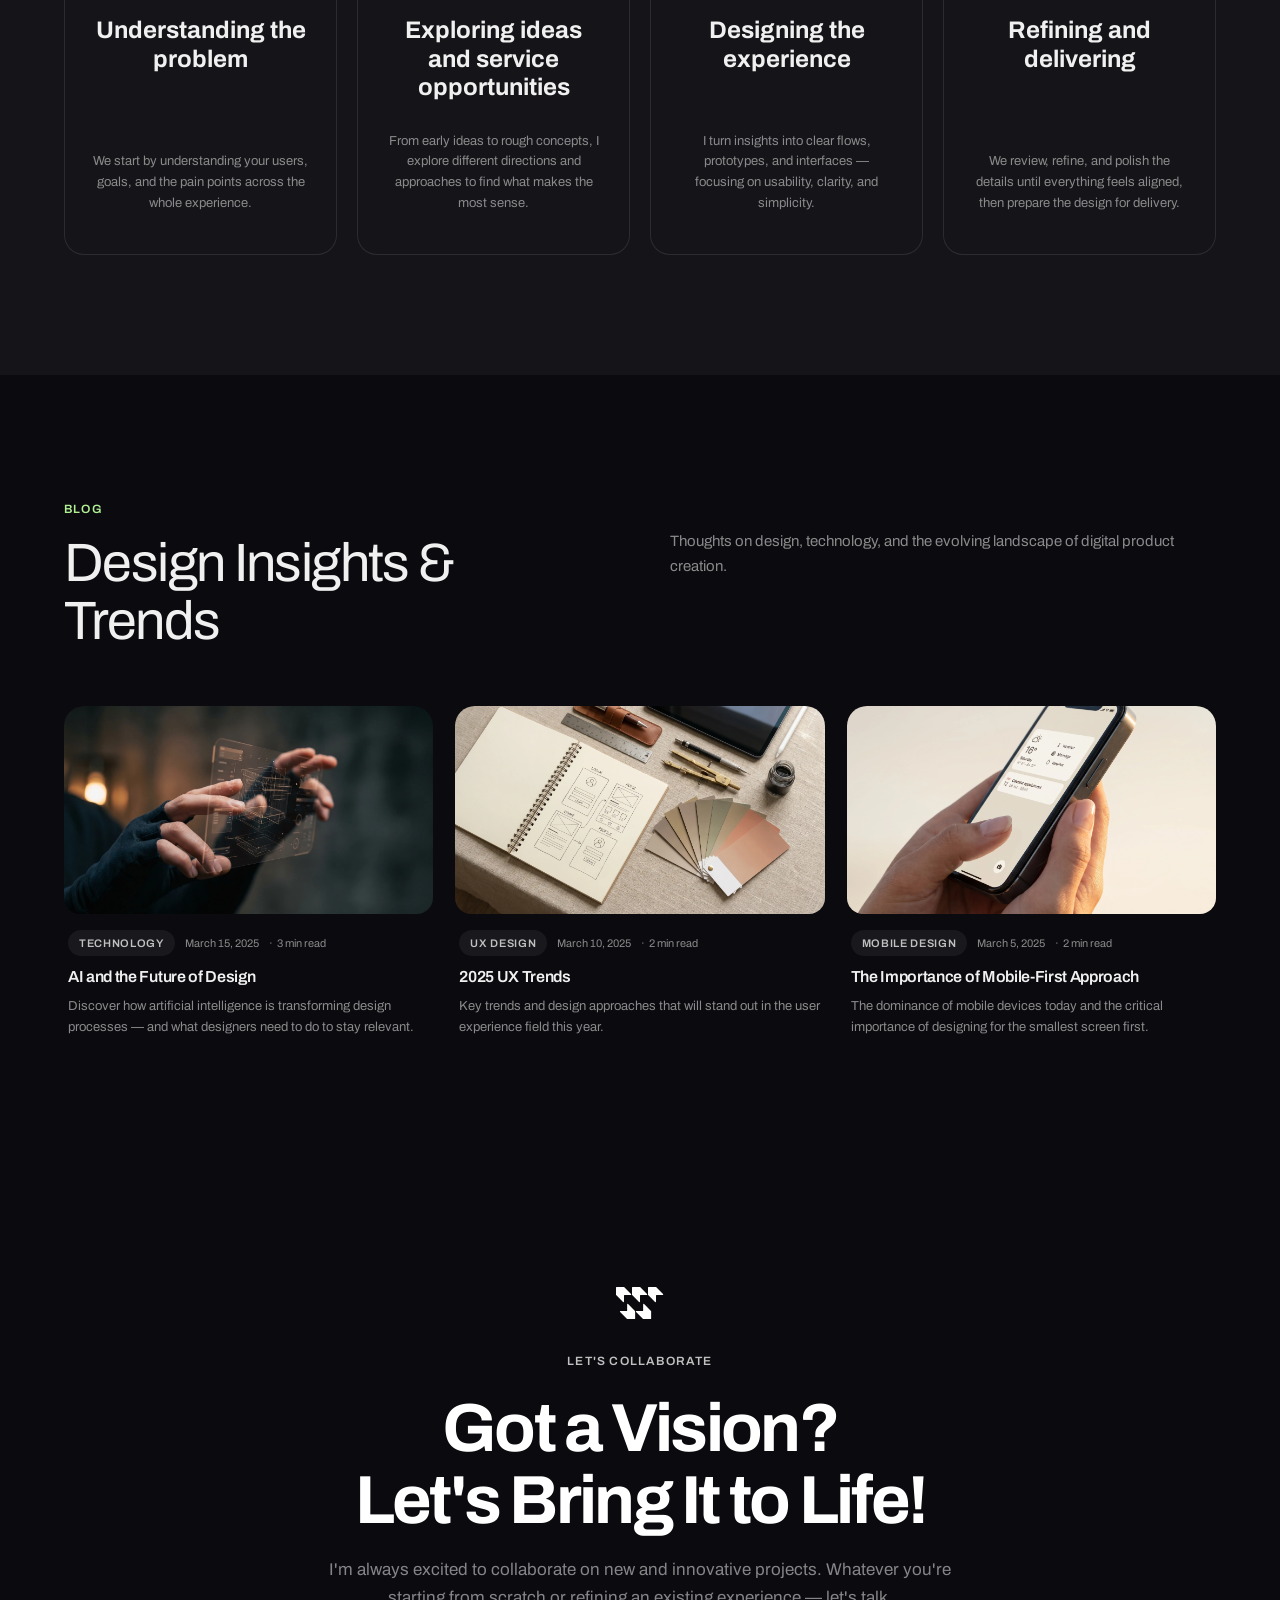
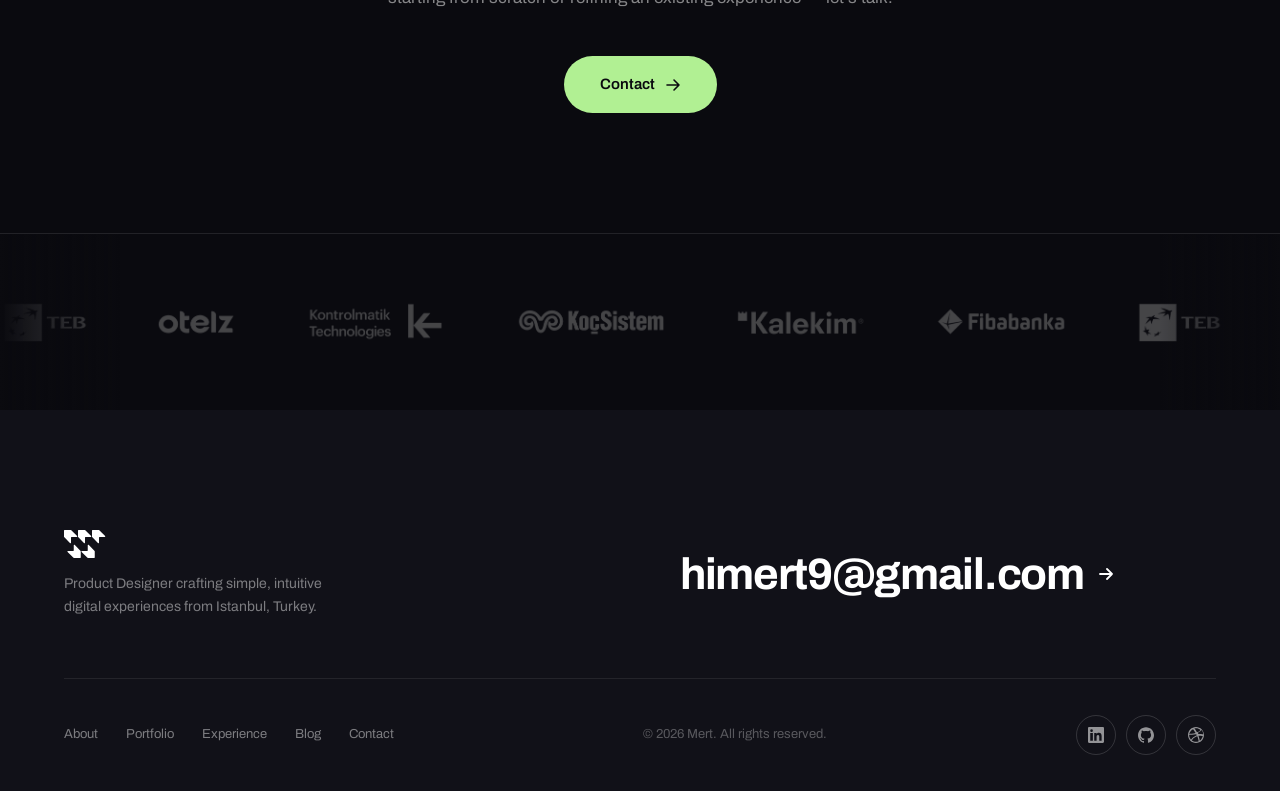
==== commit 98052a1a: "Rebalance design-system library images: tight crops, 1+2 grid for card variants Co-Authored-By: Clau" ====
--- a/index.html
+++ b/index.html
@@ -2182,9 +2182,10 @@
     .ds-more-card.wide { grid-column: 1 / -1; display: grid; grid-template-columns: 1.4fr 1fr; }
     .ds-more-card > img { width: 100%; height: 100%; object-fit: cover; display: block; background: #f6f6f6; }
     .ds-more-card.wide > img { min-height: 320px; }
-    .ds-more-imgs { display: grid; grid-template-columns: repeat(3, 1fr); gap: 2px; background: var(--border); }
-    .ds-more-imgs.two { grid-template-columns: 1fr 1fr; }
-    .ds-more-imgs img { width: 100%; aspect-ratio: 1 / 1; object-fit: cover; display: block; background: #f6f6f6; }
+    .ds-more-imgs { display: grid; grid-template-columns: 1fr 1fr; gap: 2px; background: var(--border); }
+    .ds-more-imgs img { width: 100%; height: 100%; aspect-ratio: 4 / 3; object-fit: cover; display: block; background: #f0f0f2; }
+    .ds-more-imgs.three img:first-child { grid-column: 1 / -1; aspect-ratio: 2 / 1; }
+    .ds-more-imgs.two img { aspect-ratio: 1 / 1; }
     .ds-more-card figcaption { padding: 20px 22px 22px; display: flex; flex-direction: column; gap: 6px; }
     .ds-more-card figcaption .uxb-section-label { margin-bottom: 2px; }
     .ds-more-card figcaption strong { font-size: 15px; font-weight: 600; color: var(--text); letter-spacing: -.01em; }
@@ -3668,7 +3669,7 @@
         </figure>
 
         <figure class="ds-more-card">
-          <div class="ds-more-imgs">
+          <div class="ds-more-imgs three">
             <img src="works/ds-incident-card-3.jpg" alt="Incident card — Alerts variant">
             <img src="works/ds-incident-card-2.jpg" alt="Incident card — Reviews variant">
             <img src="works/ds-incident-card-1.jpg" alt="Incident card — task variant">
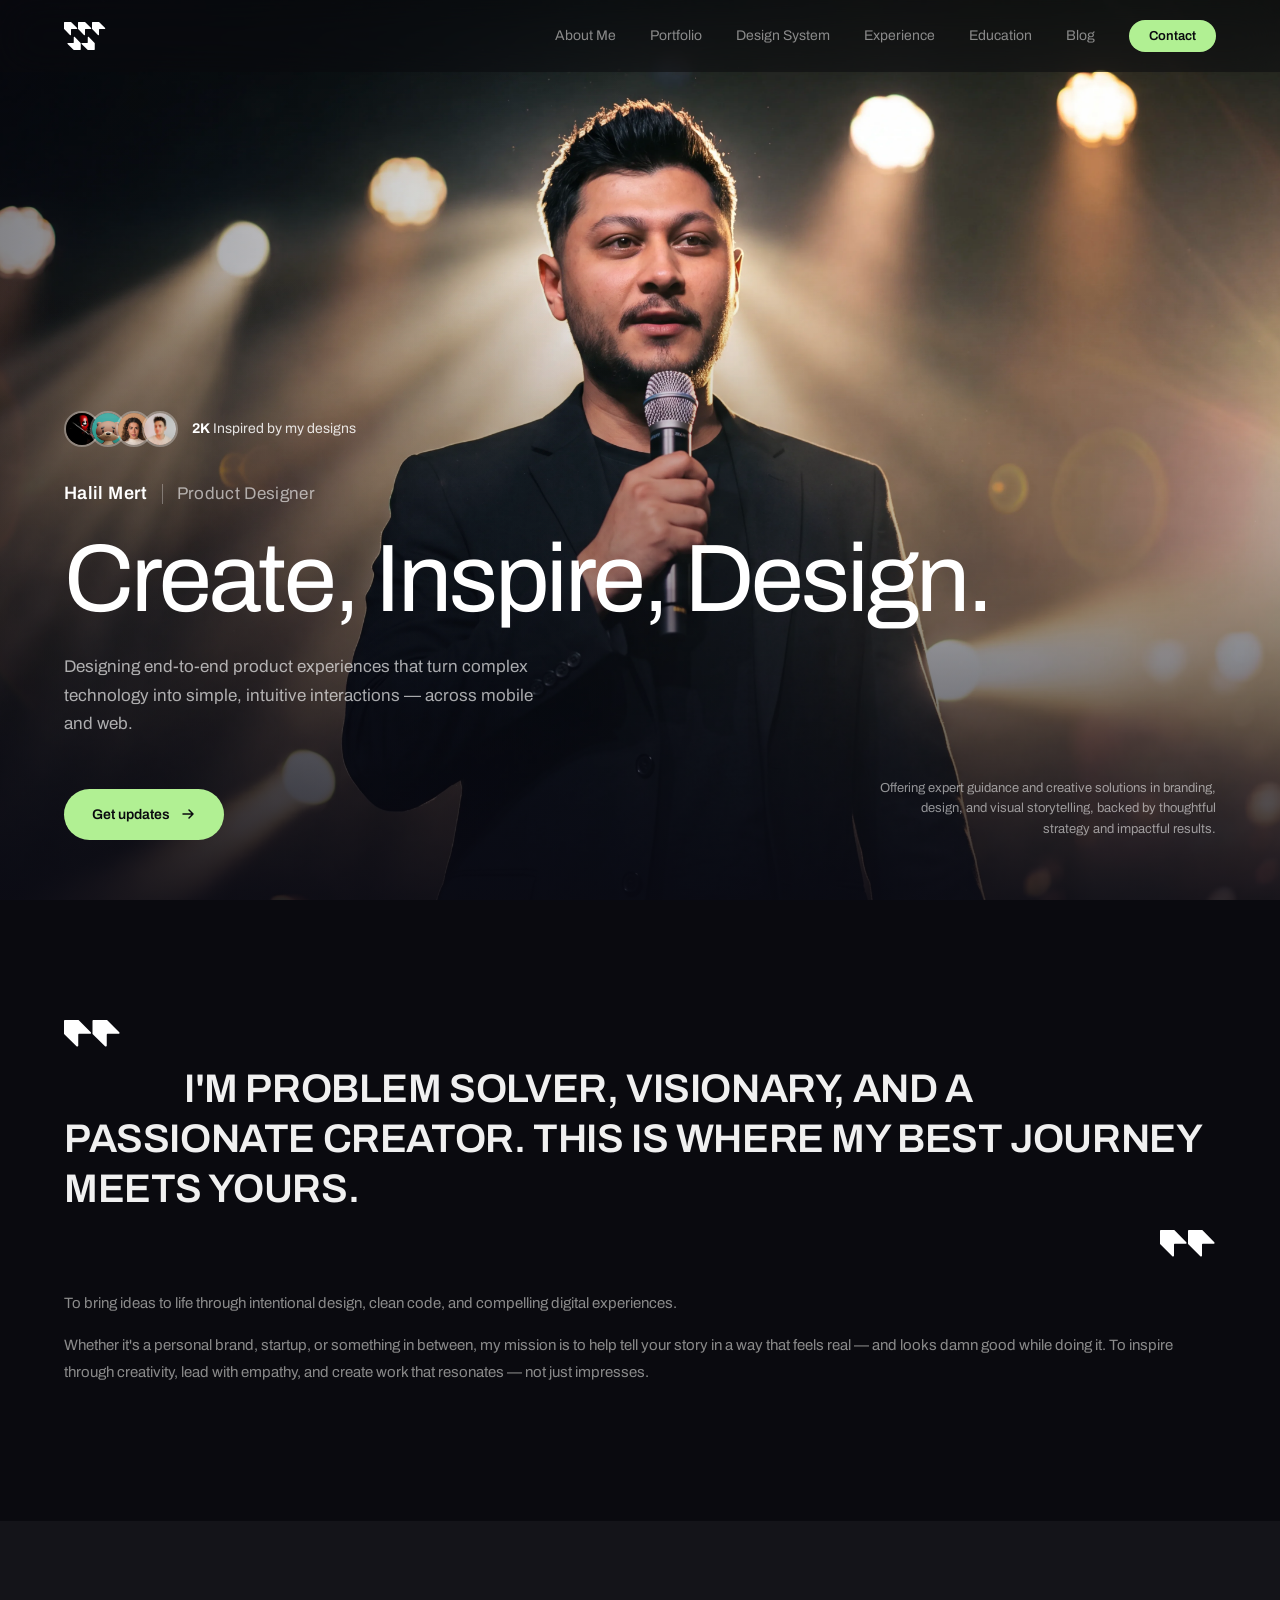
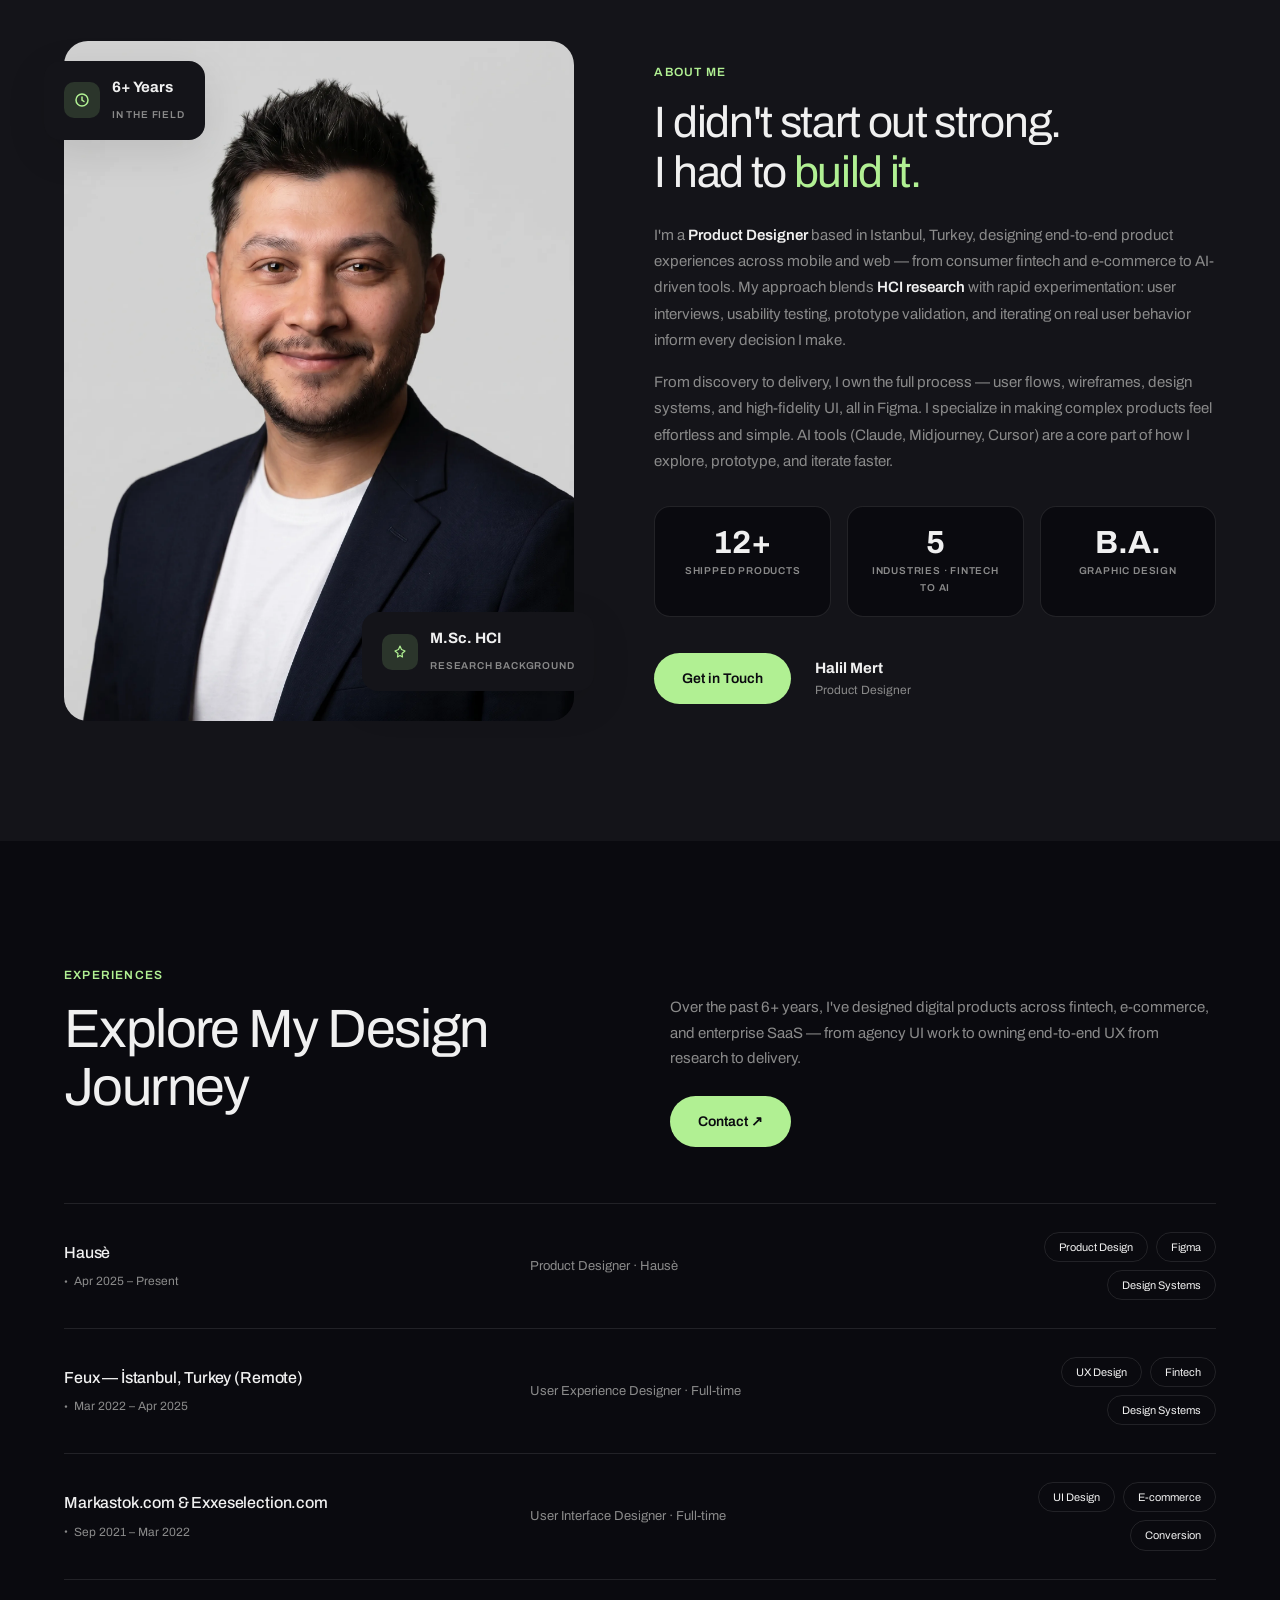
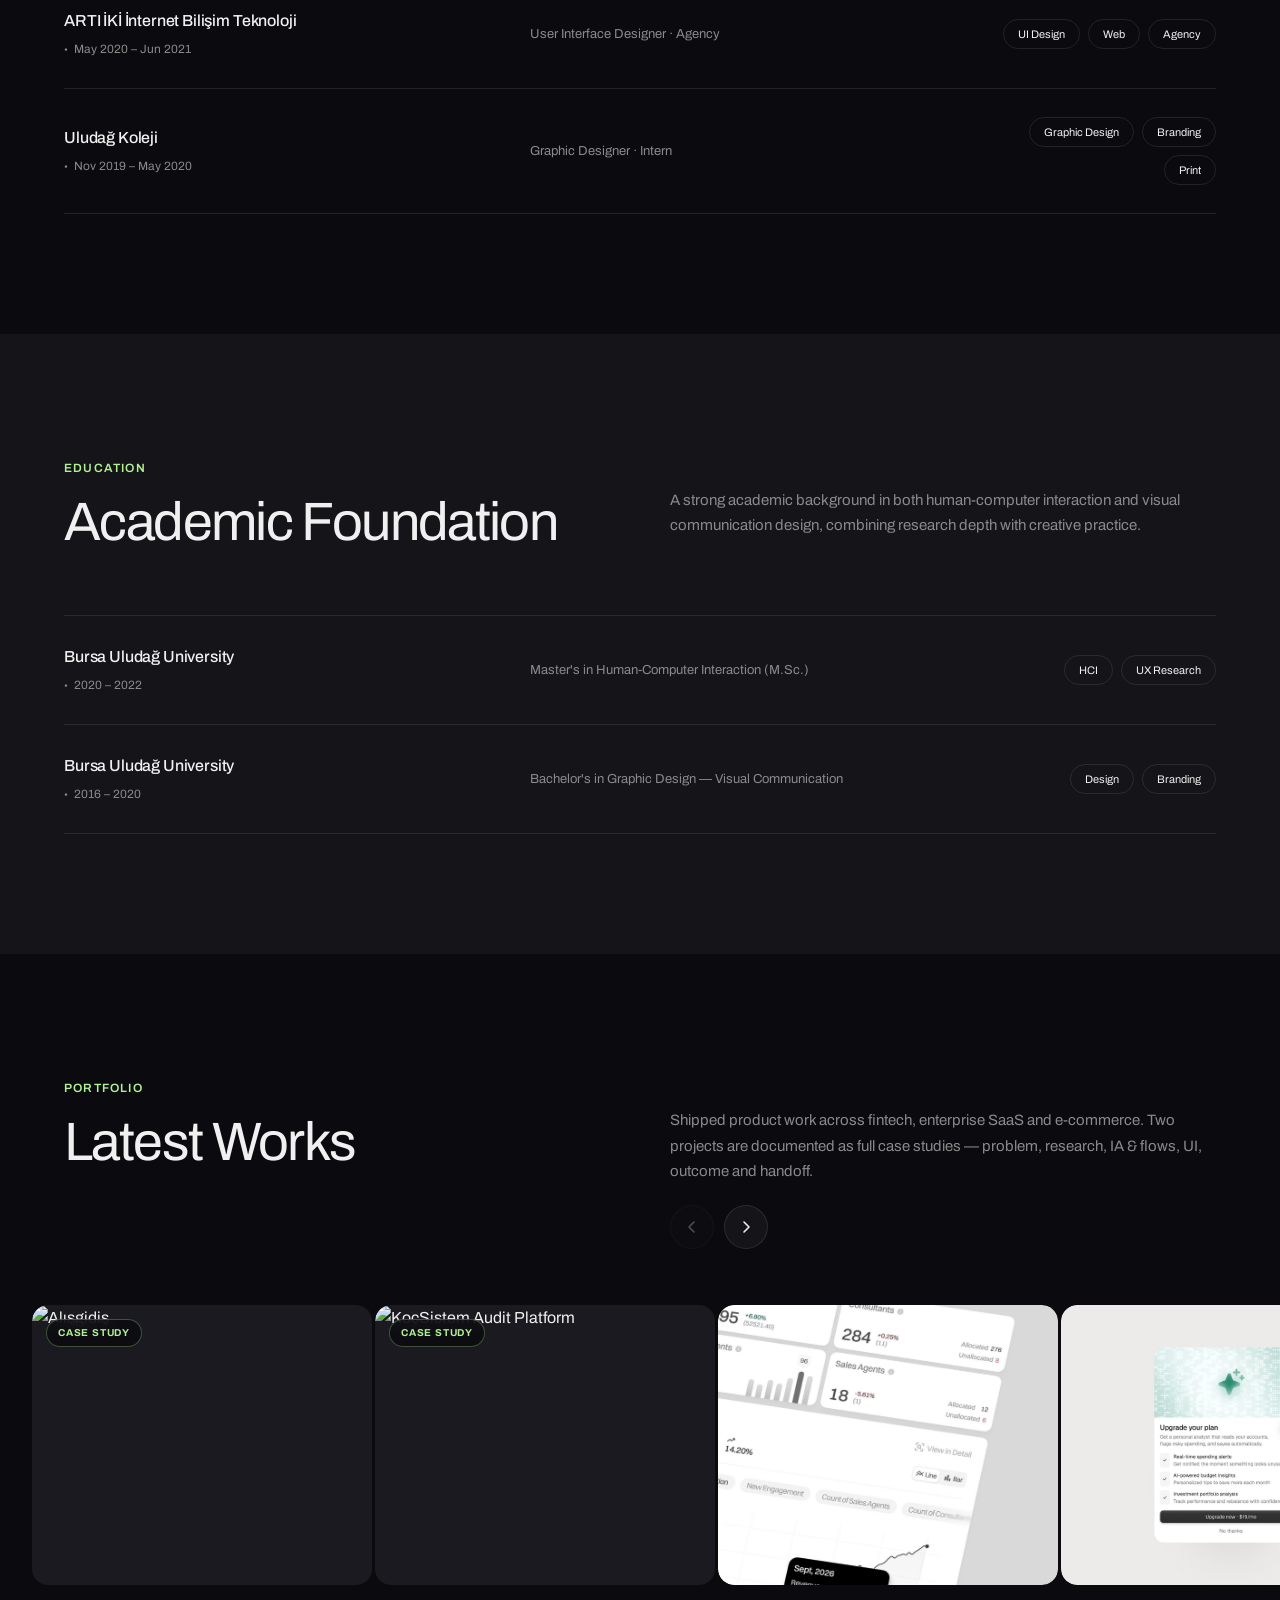
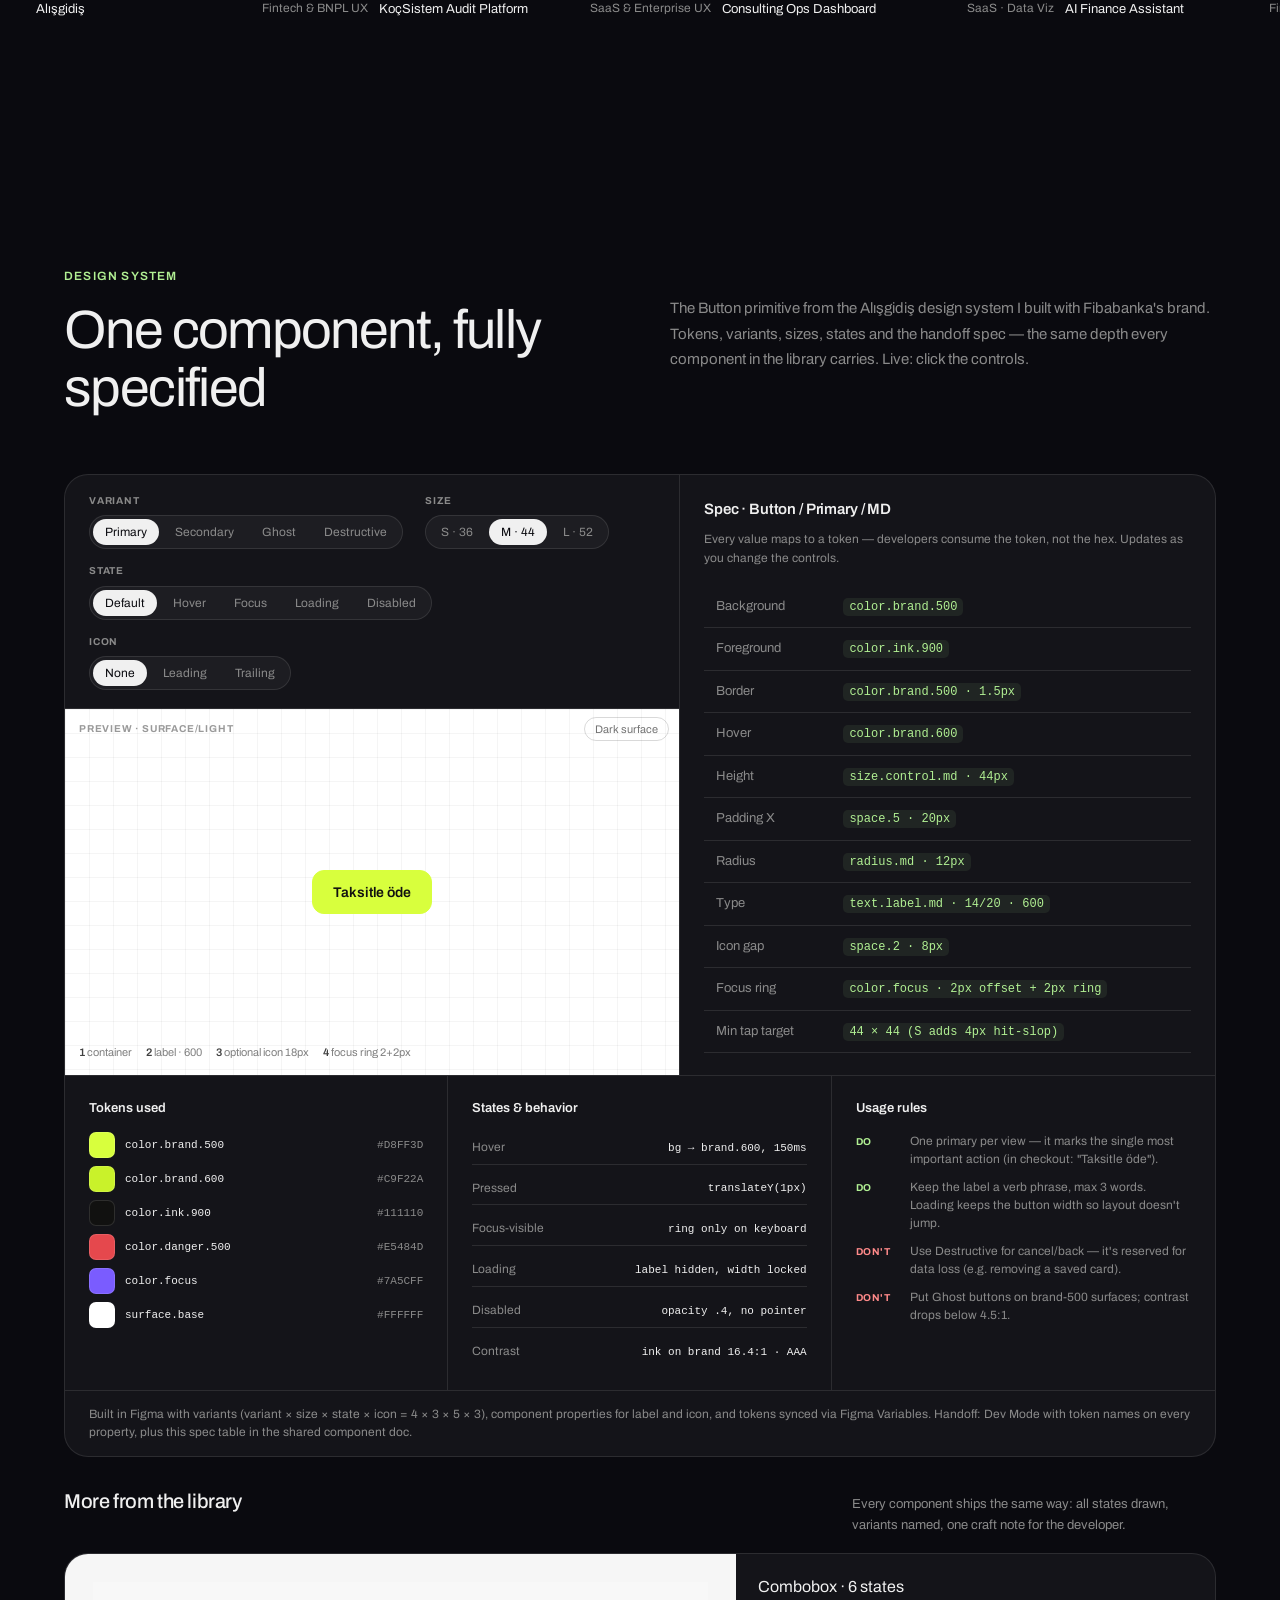
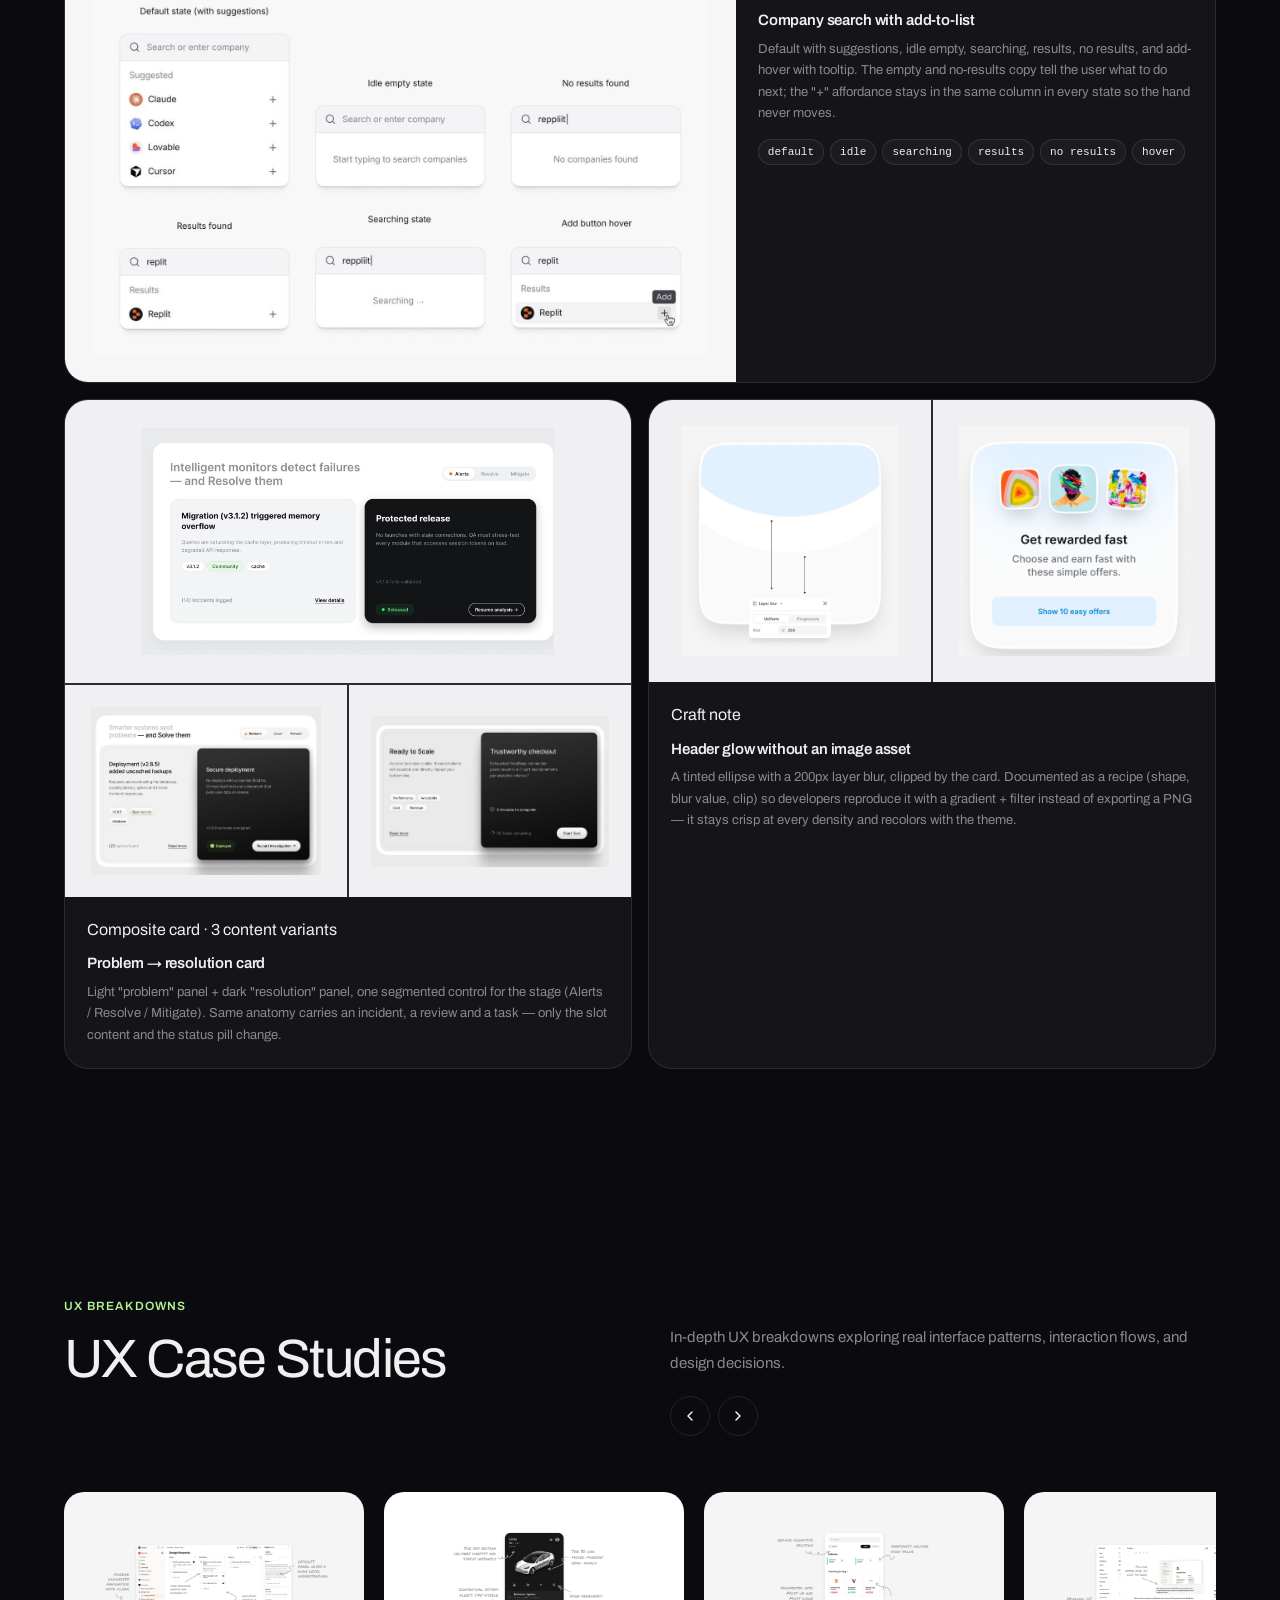
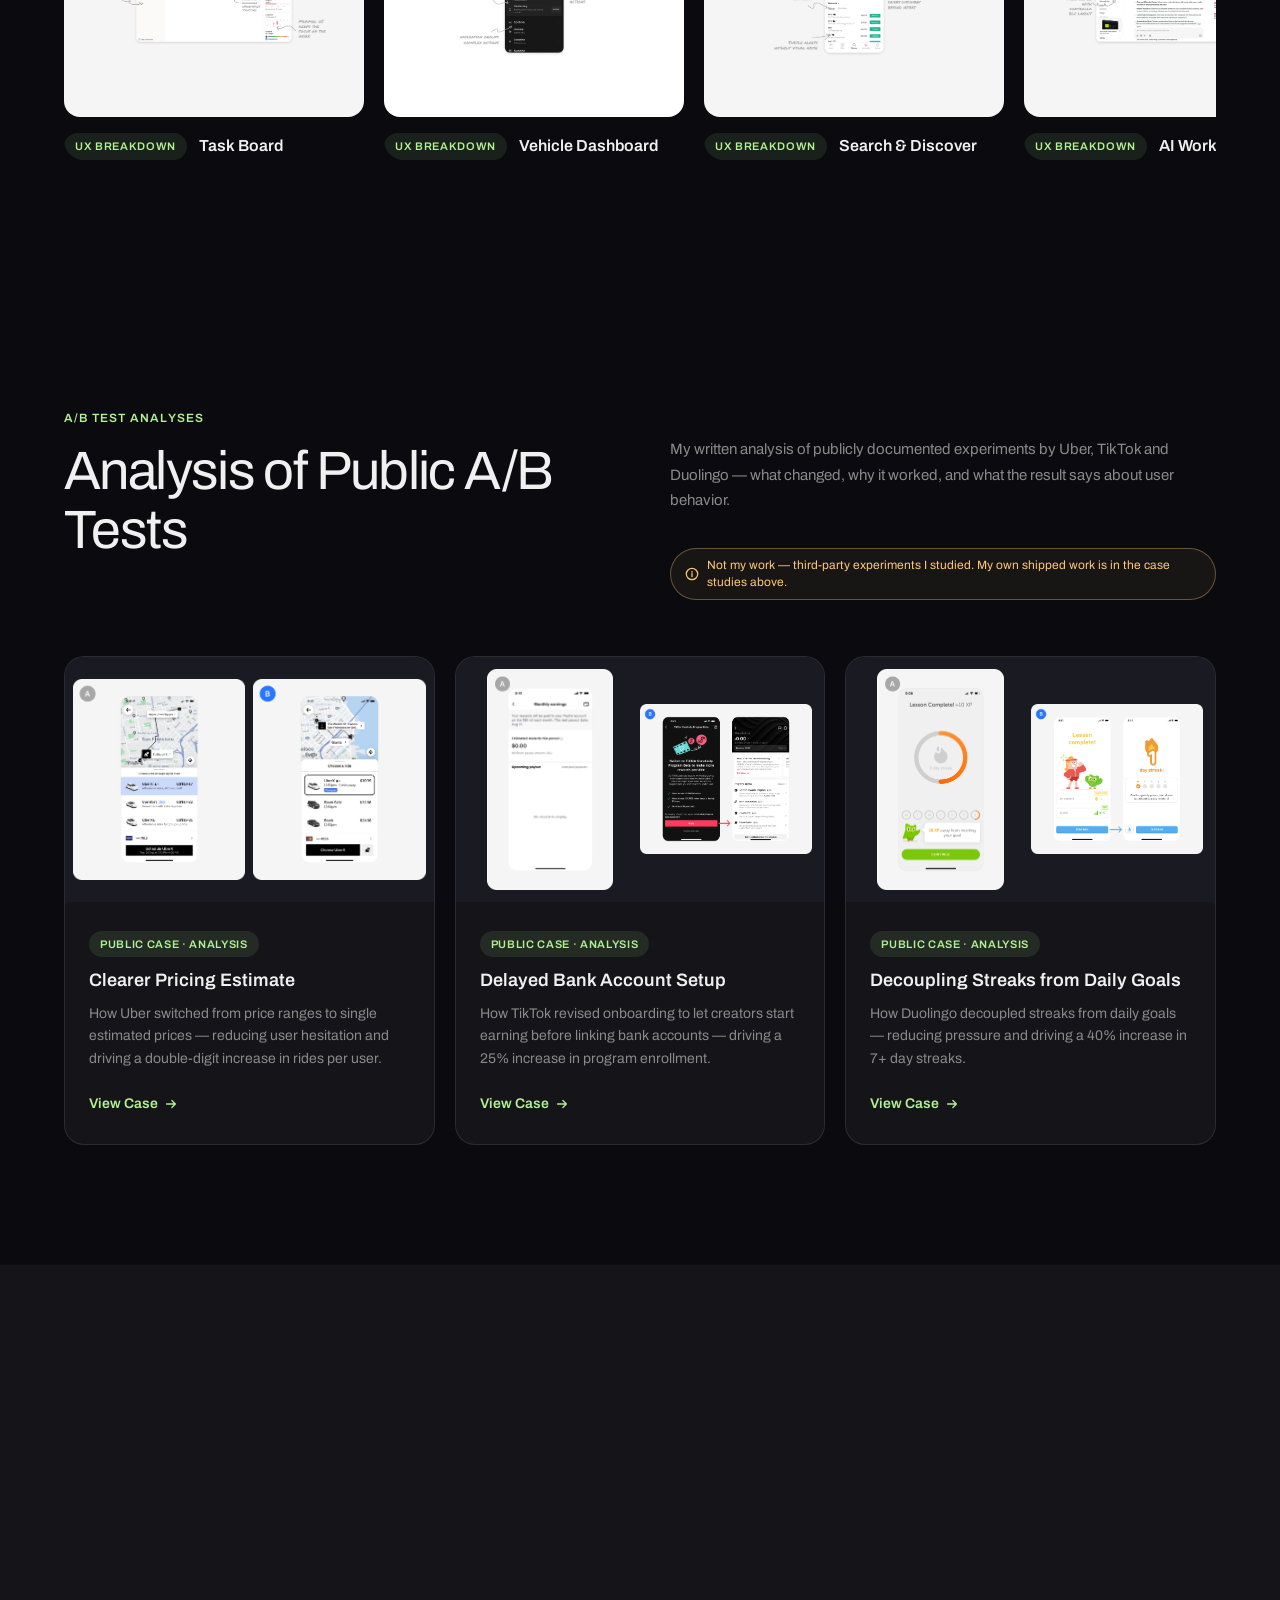
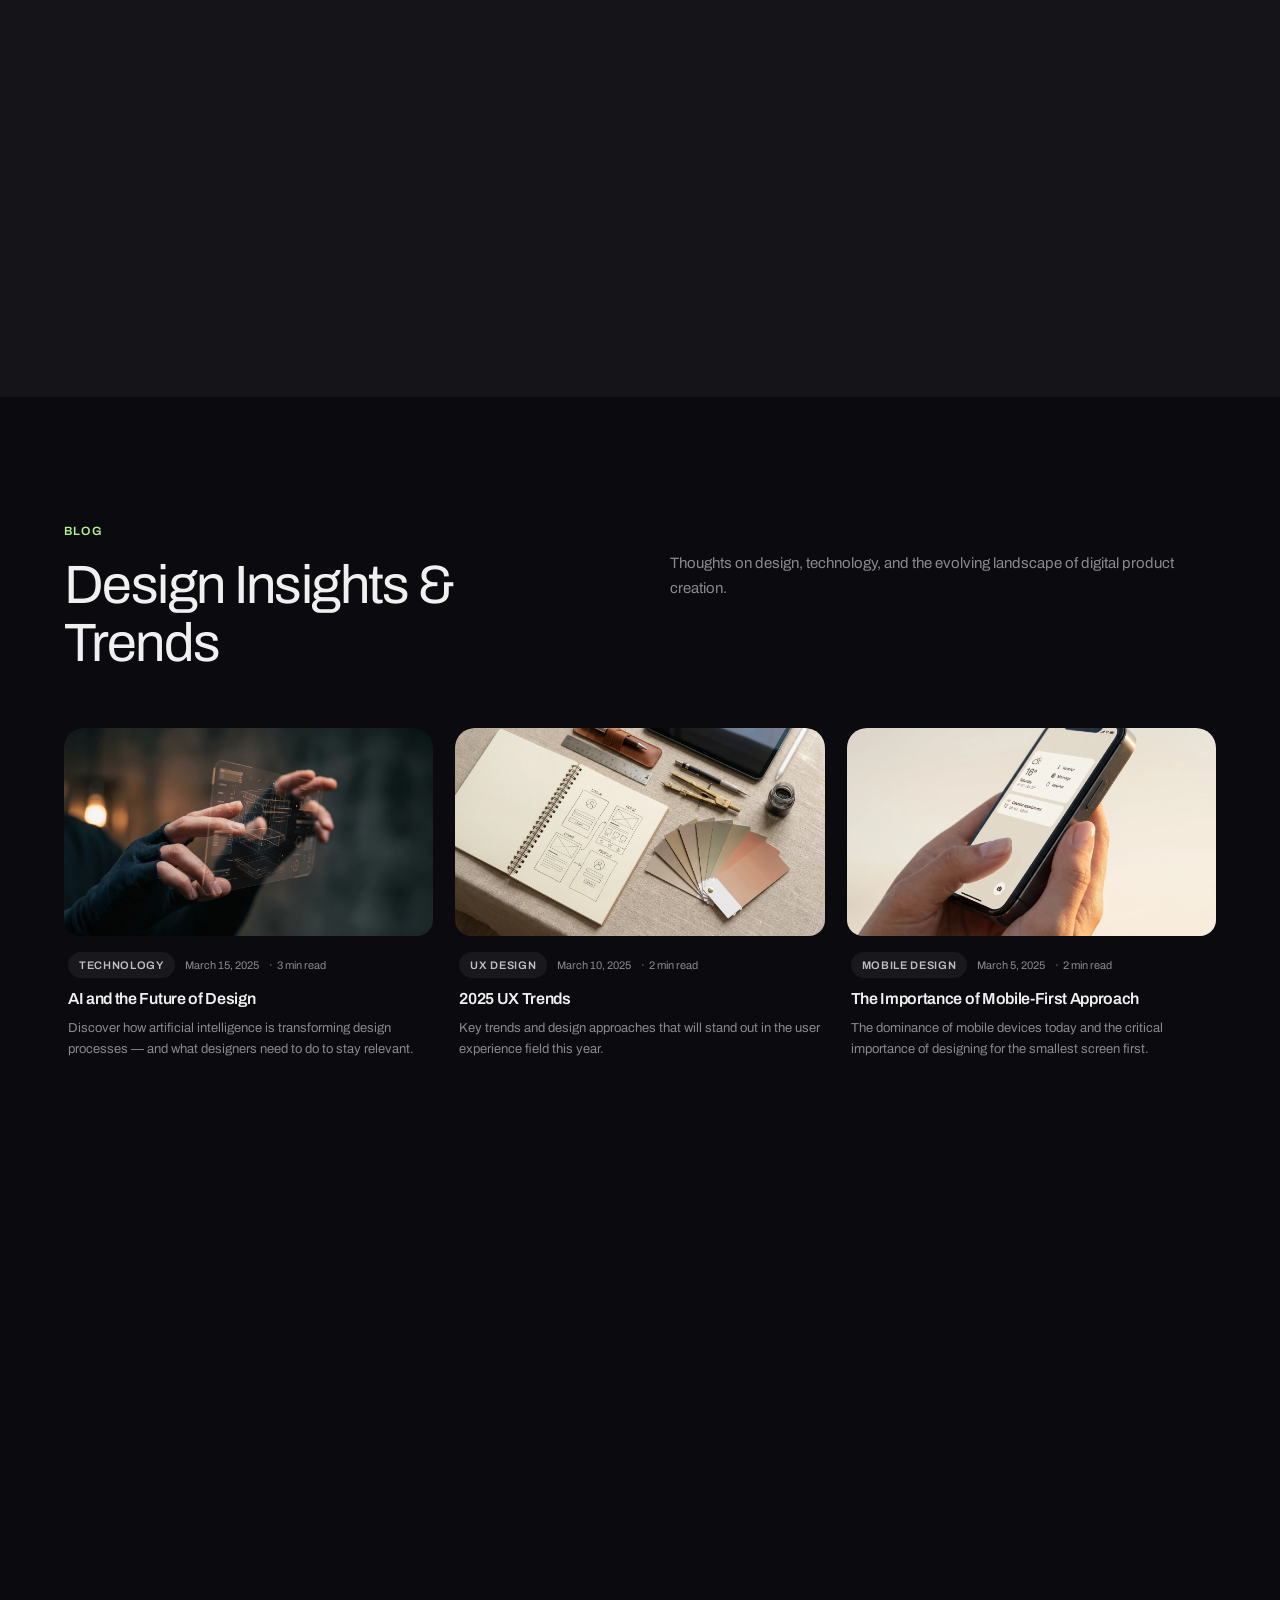
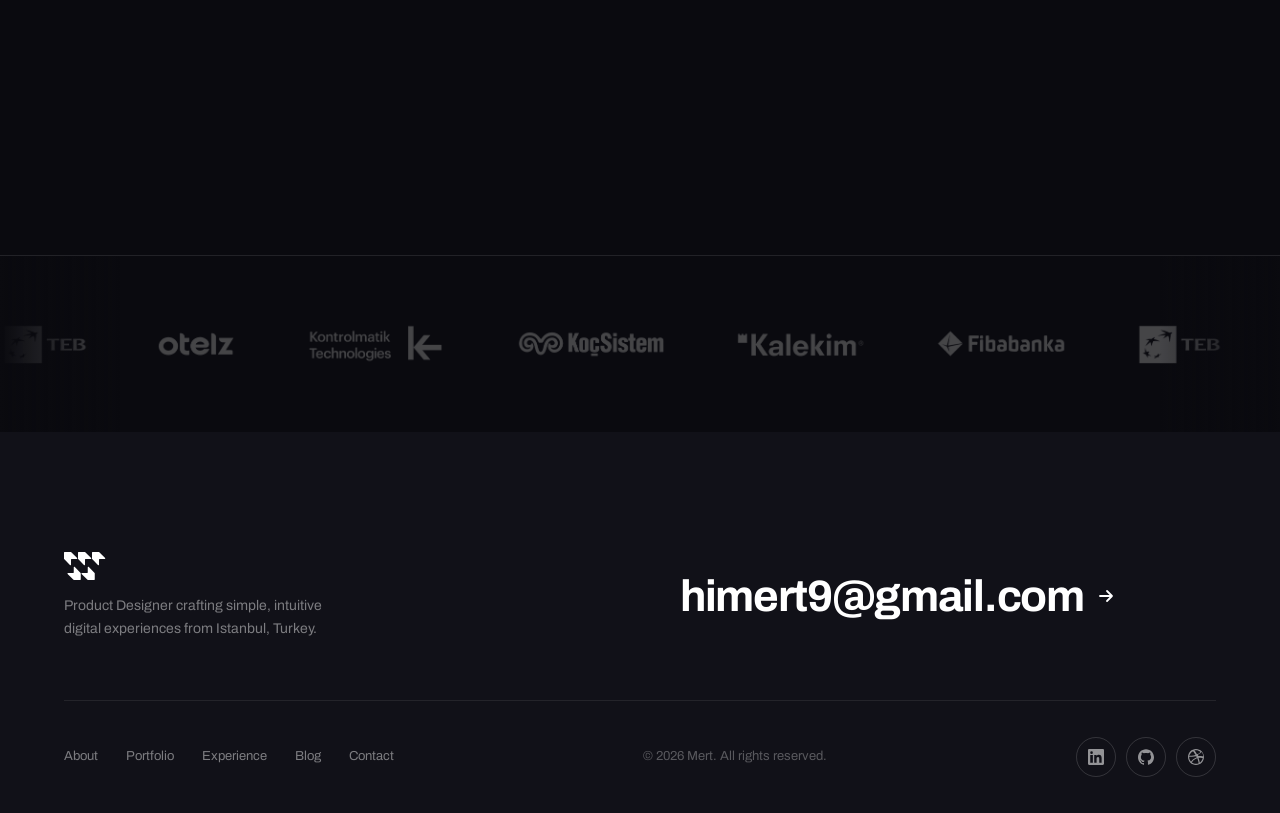
==== commit fa0c5a3a: "Add breathing room around library images; hamburger nav below 860px Co-Authored-By: Claude Opus 5 <n" ====
--- a/index.html
+++ b/index.html
@@ -209,6 +209,7 @@
       gap: 34px;
     }
     .nav-links a {
+      white-space: nowrap;
       font-size: 14px;
       font-weight: 400;
       color: var(--text-muted);
@@ -2183,9 +2184,10 @@
     .ds-more-card > img { width: 100%; height: 100%; object-fit: cover; display: block; background: #f6f6f6; }
     .ds-more-card.wide > img { min-height: 320px; }
     .ds-more-imgs { display: grid; grid-template-columns: 1fr 1fr; gap: 2px; background: var(--border); }
-    .ds-more-imgs img { width: 100%; height: 100%; aspect-ratio: 4 / 3; object-fit: cover; display: block; background: #f0f0f2; }
-    .ds-more-imgs.three img:first-child { grid-column: 1 / -1; aspect-ratio: 2 / 1; }
-    .ds-more-imgs.two img { aspect-ratio: 1 / 1; }
+    .ds-more-imgs img { width: 100%; height: 100%; aspect-ratio: 4 / 3; object-fit: contain; padding: 22px; box-sizing: border-box; display: block; background: #f0f0f2; }
+    .ds-more-imgs.three img:first-child { grid-column: 1 / -1; aspect-ratio: 2 / 1; padding: 28px 36px; }
+    .ds-more-imgs.two img { aspect-ratio: 1 / 1; padding: 26px; }
+    .ds-more-card.wide > img { padding: 28px; box-sizing: border-box; object-fit: contain; }
     .ds-more-card figcaption { padding: 20px 22px 22px; display: flex; flex-direction: column; gap: 6px; }
     .ds-more-card figcaption .uxb-section-label { margin-bottom: 2px; }
     .ds-more-card figcaption strong { font-size: 15px; font-weight: 600; color: var(--text); letter-spacing: -.01em; }
@@ -2681,9 +2683,14 @@
       .section-head { flex-direction: column; align-items: flex-start; gap: 16px; }
     }
 
-    @media (max-width: 600px) {
+    @media (max-width: 900px) {
+      .nav-links  { gap: 22px; }
+    }
+    @media (max-width: 860px) {
       .nav-links  { display: none; }
       .hamburger  { display: flex; }
+    }
+    @media (max-width: 600px) {
       .proj-grid  { grid-template-columns: 1fr; }
       .blog-grid  { grid-template-columns: 1fr; }
       .hero-hello { font-size: 40px; letter-spacing: -1px; }
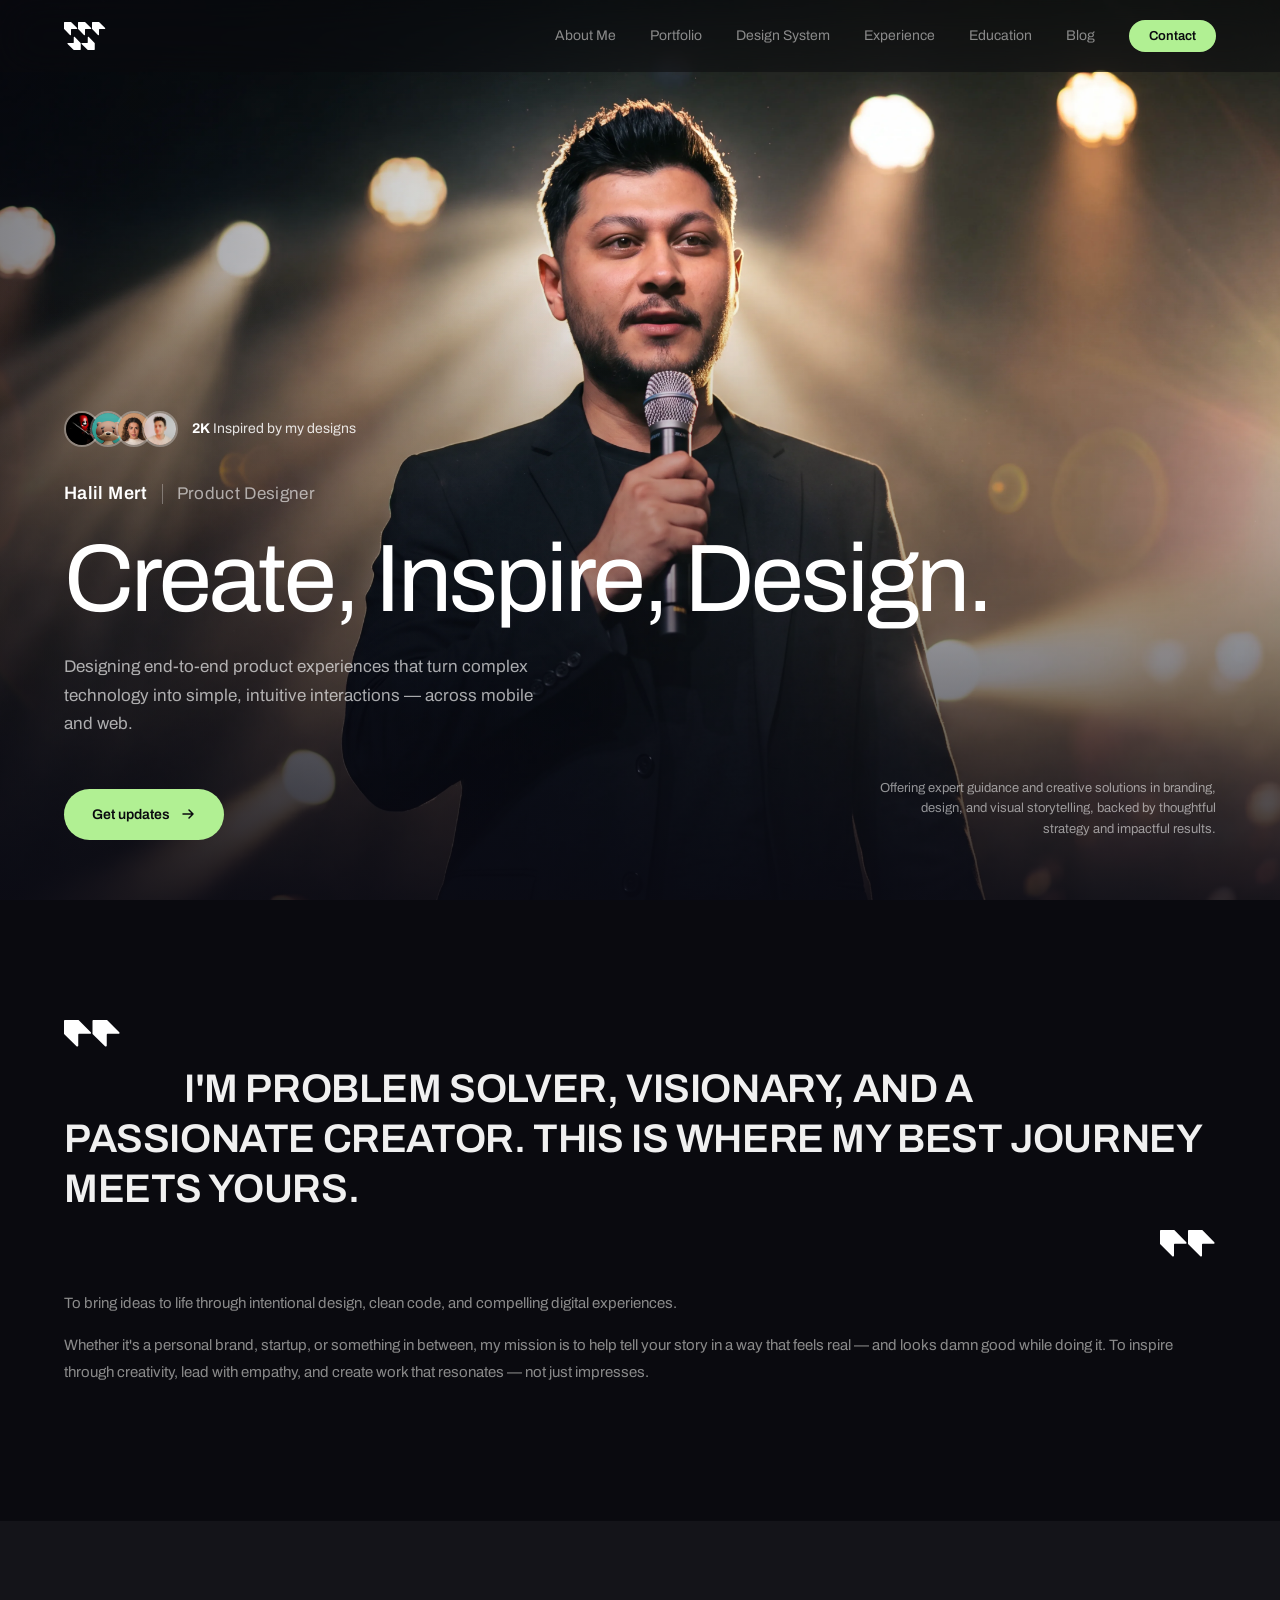
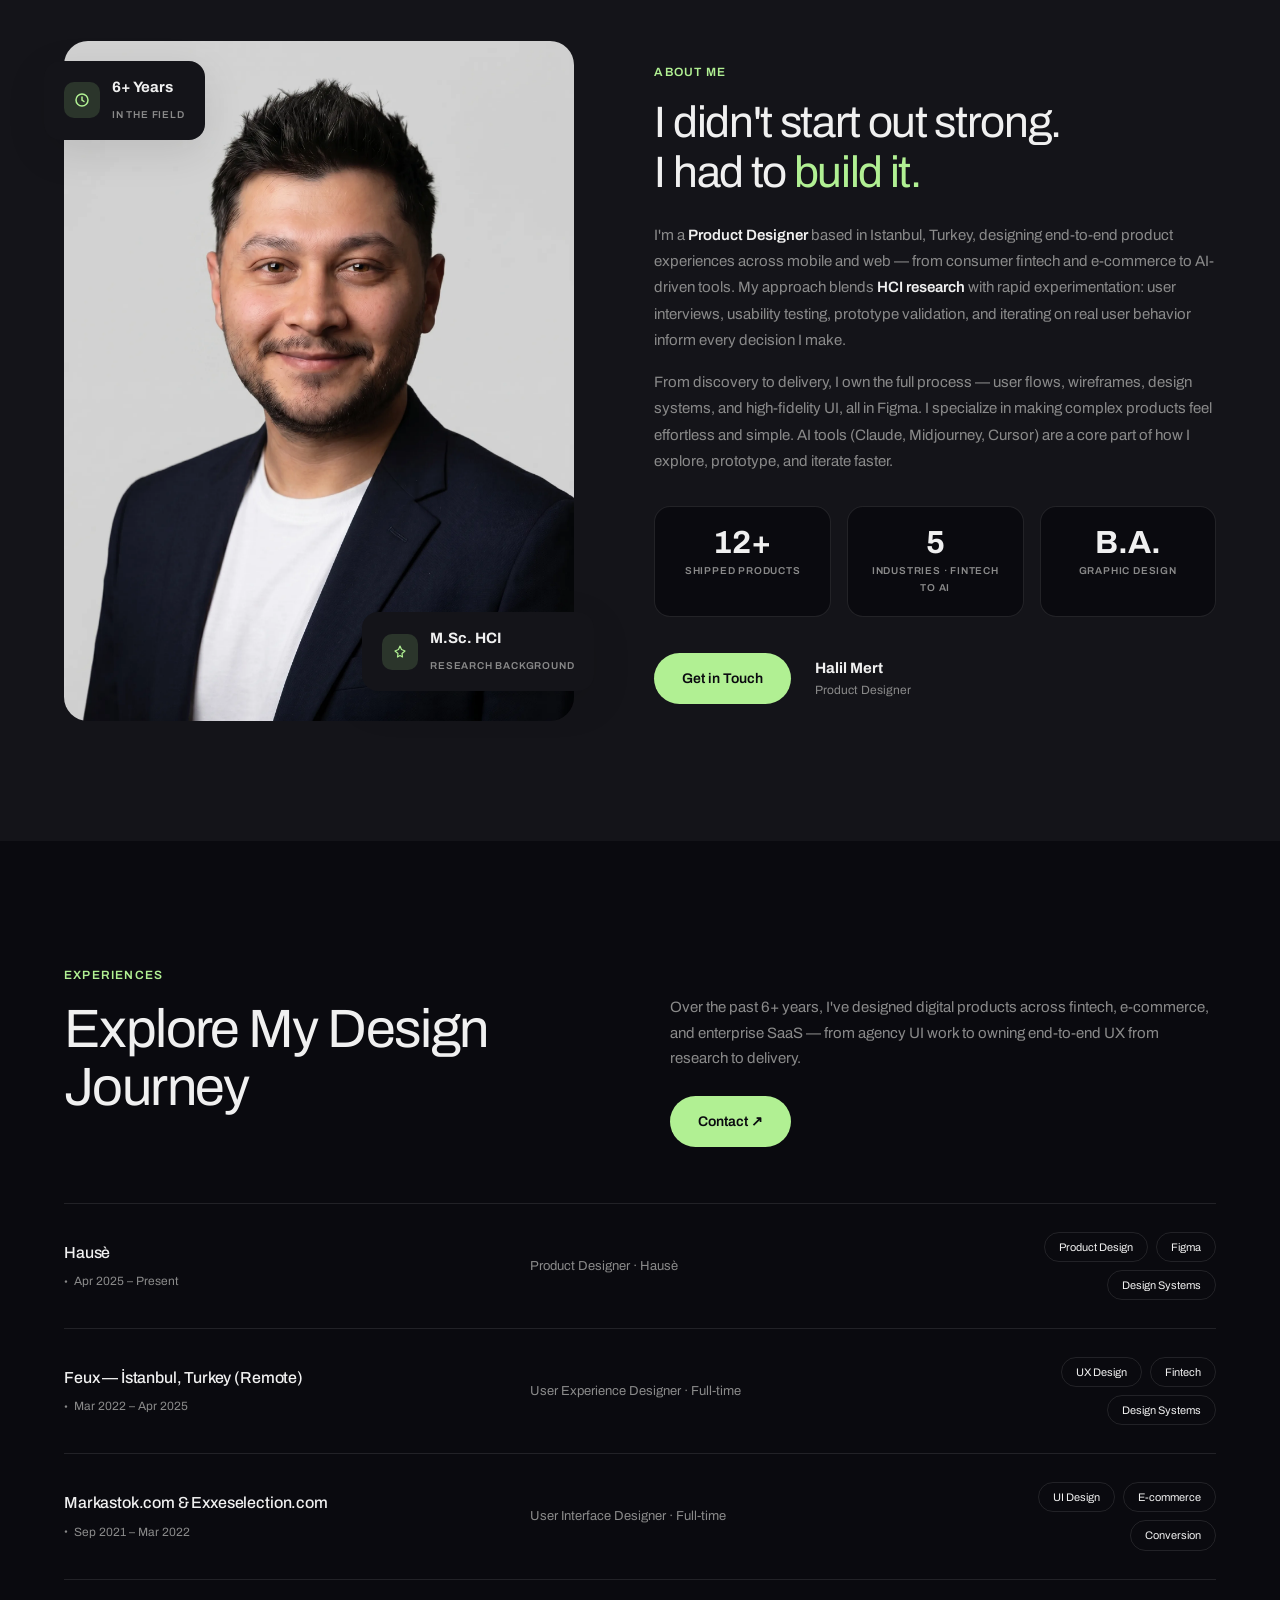
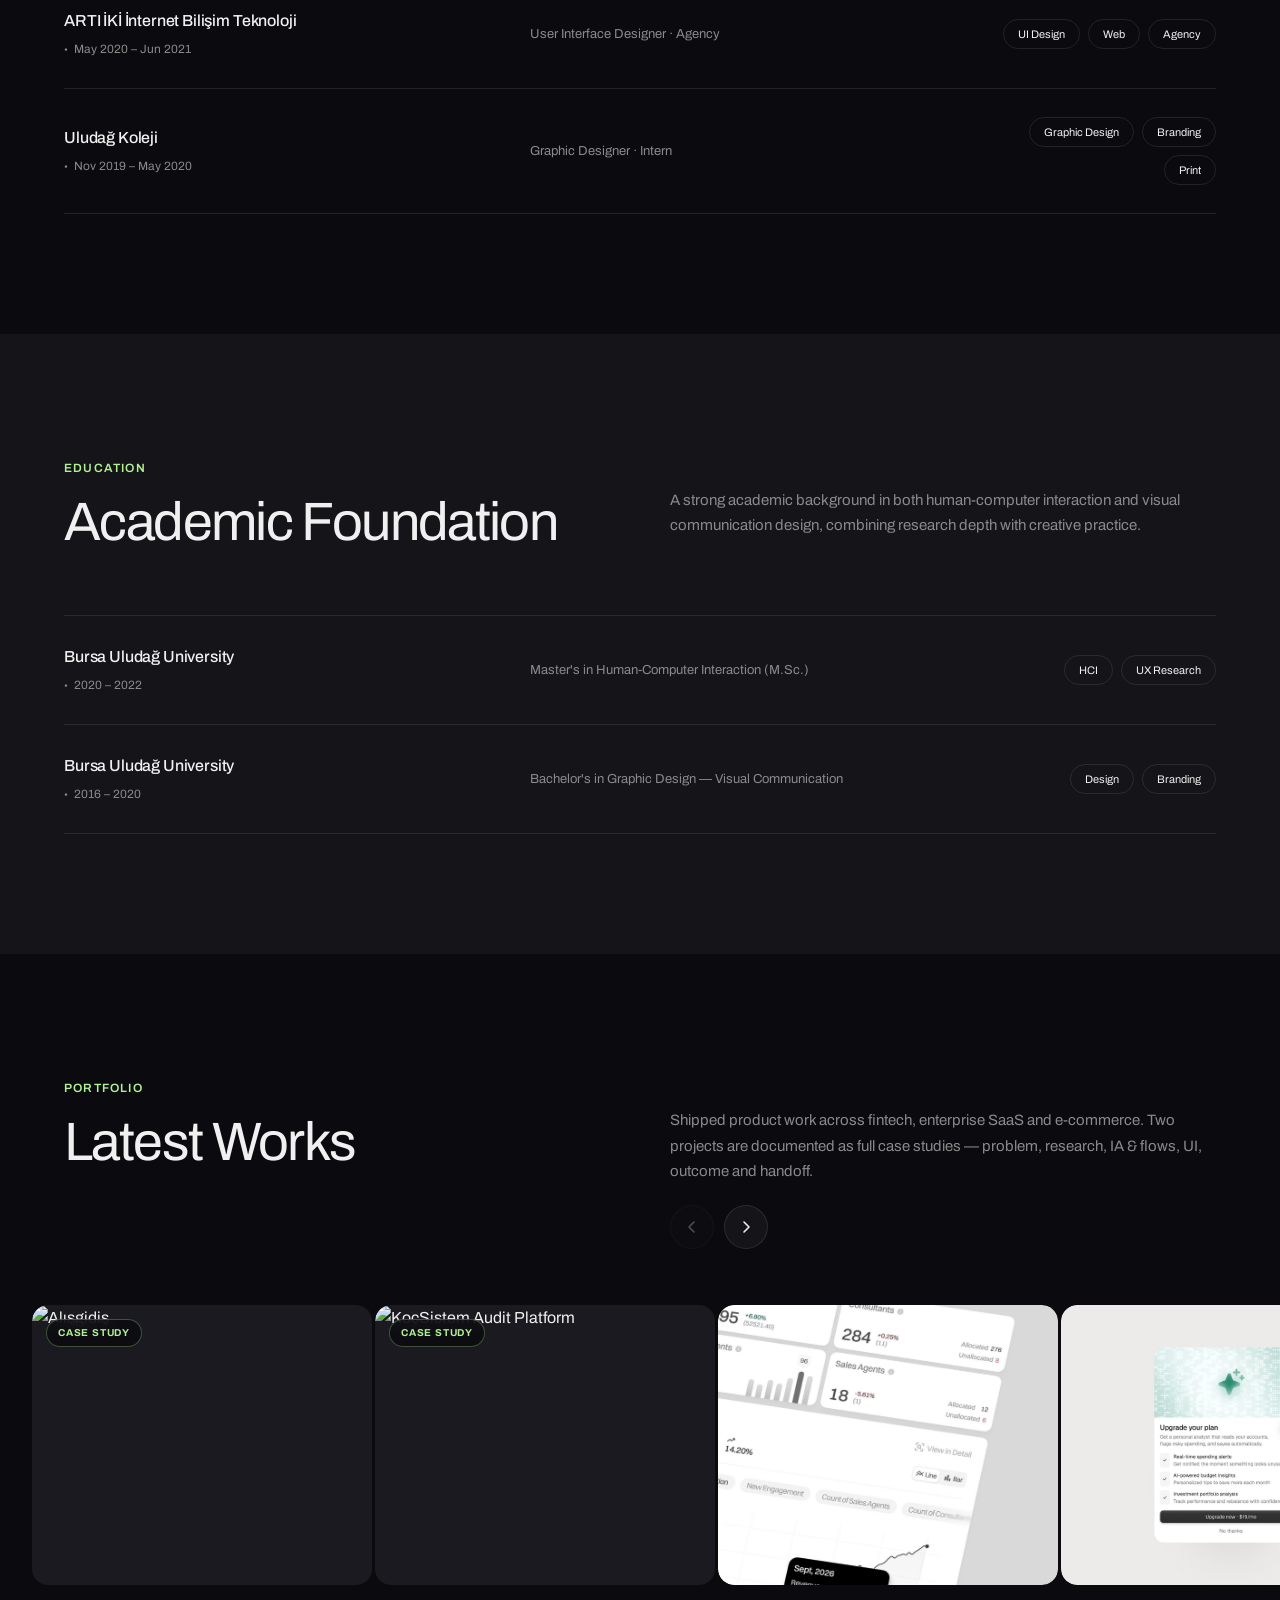
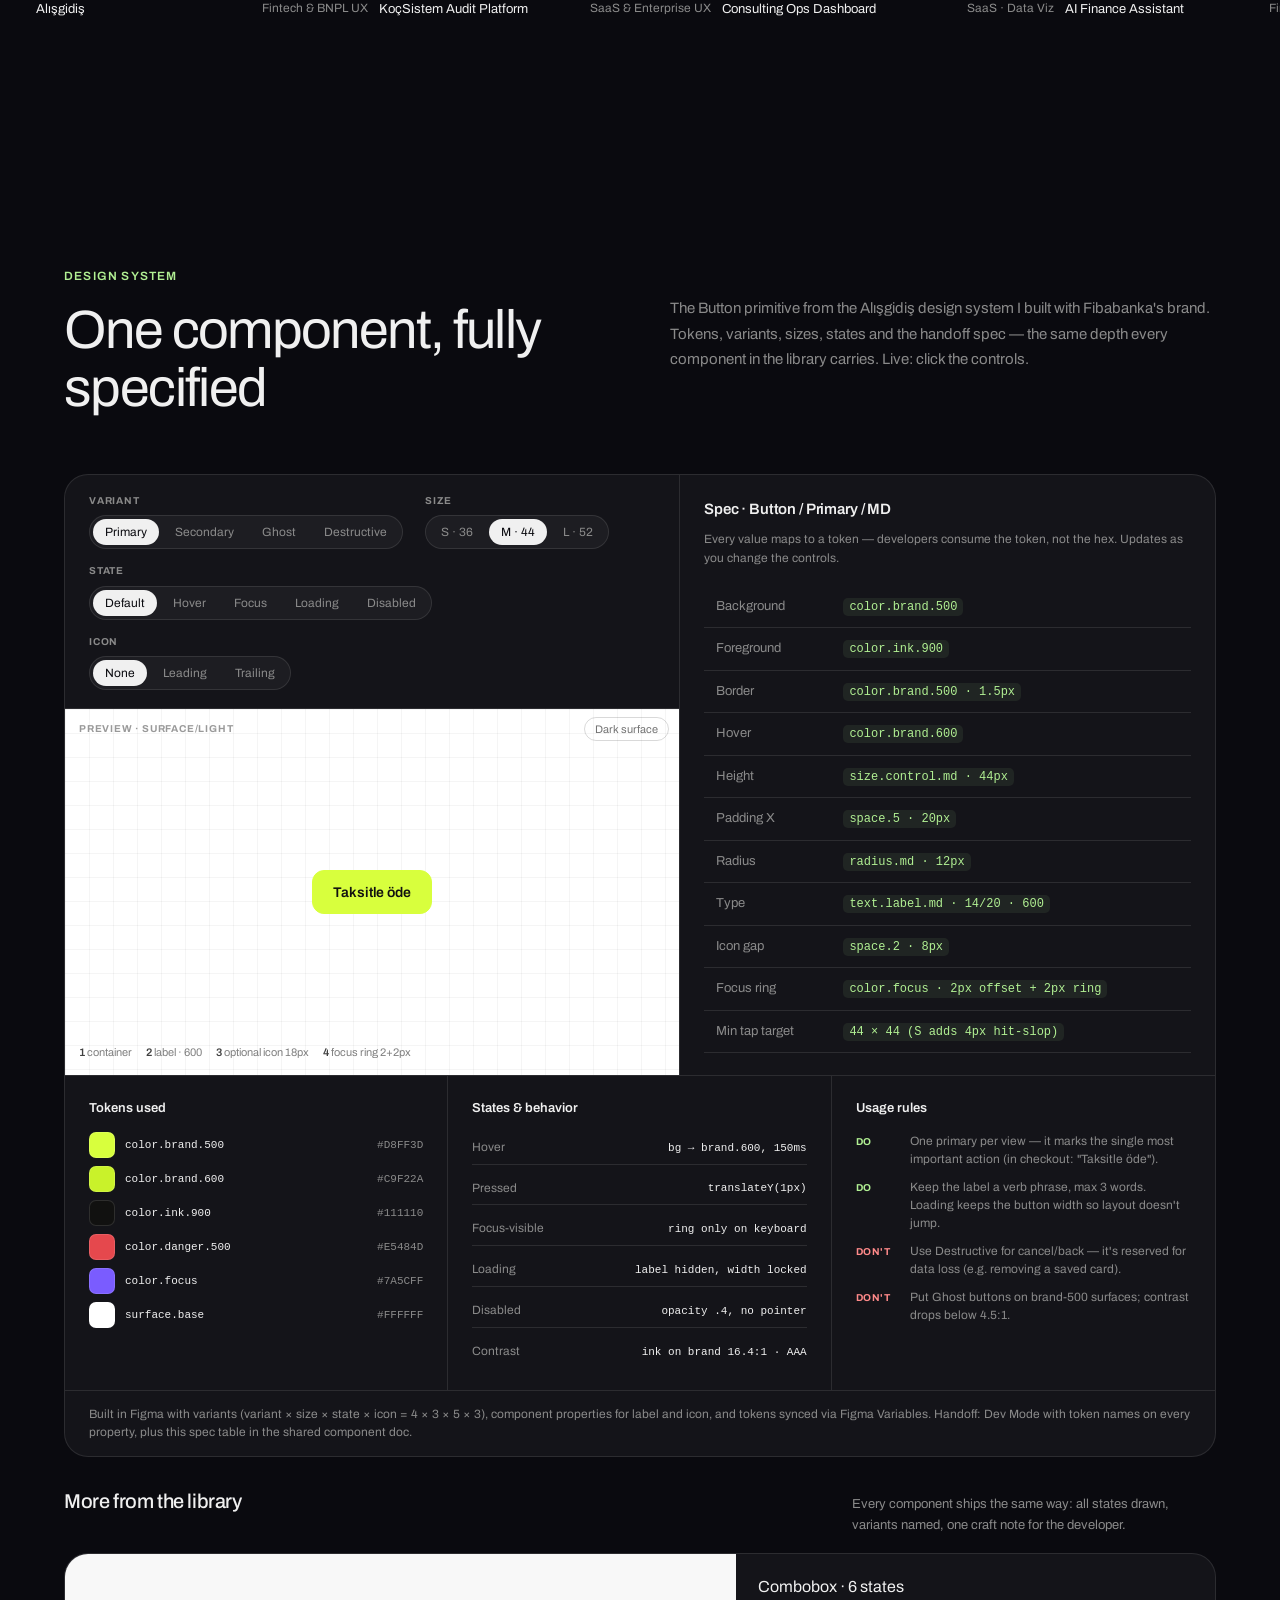
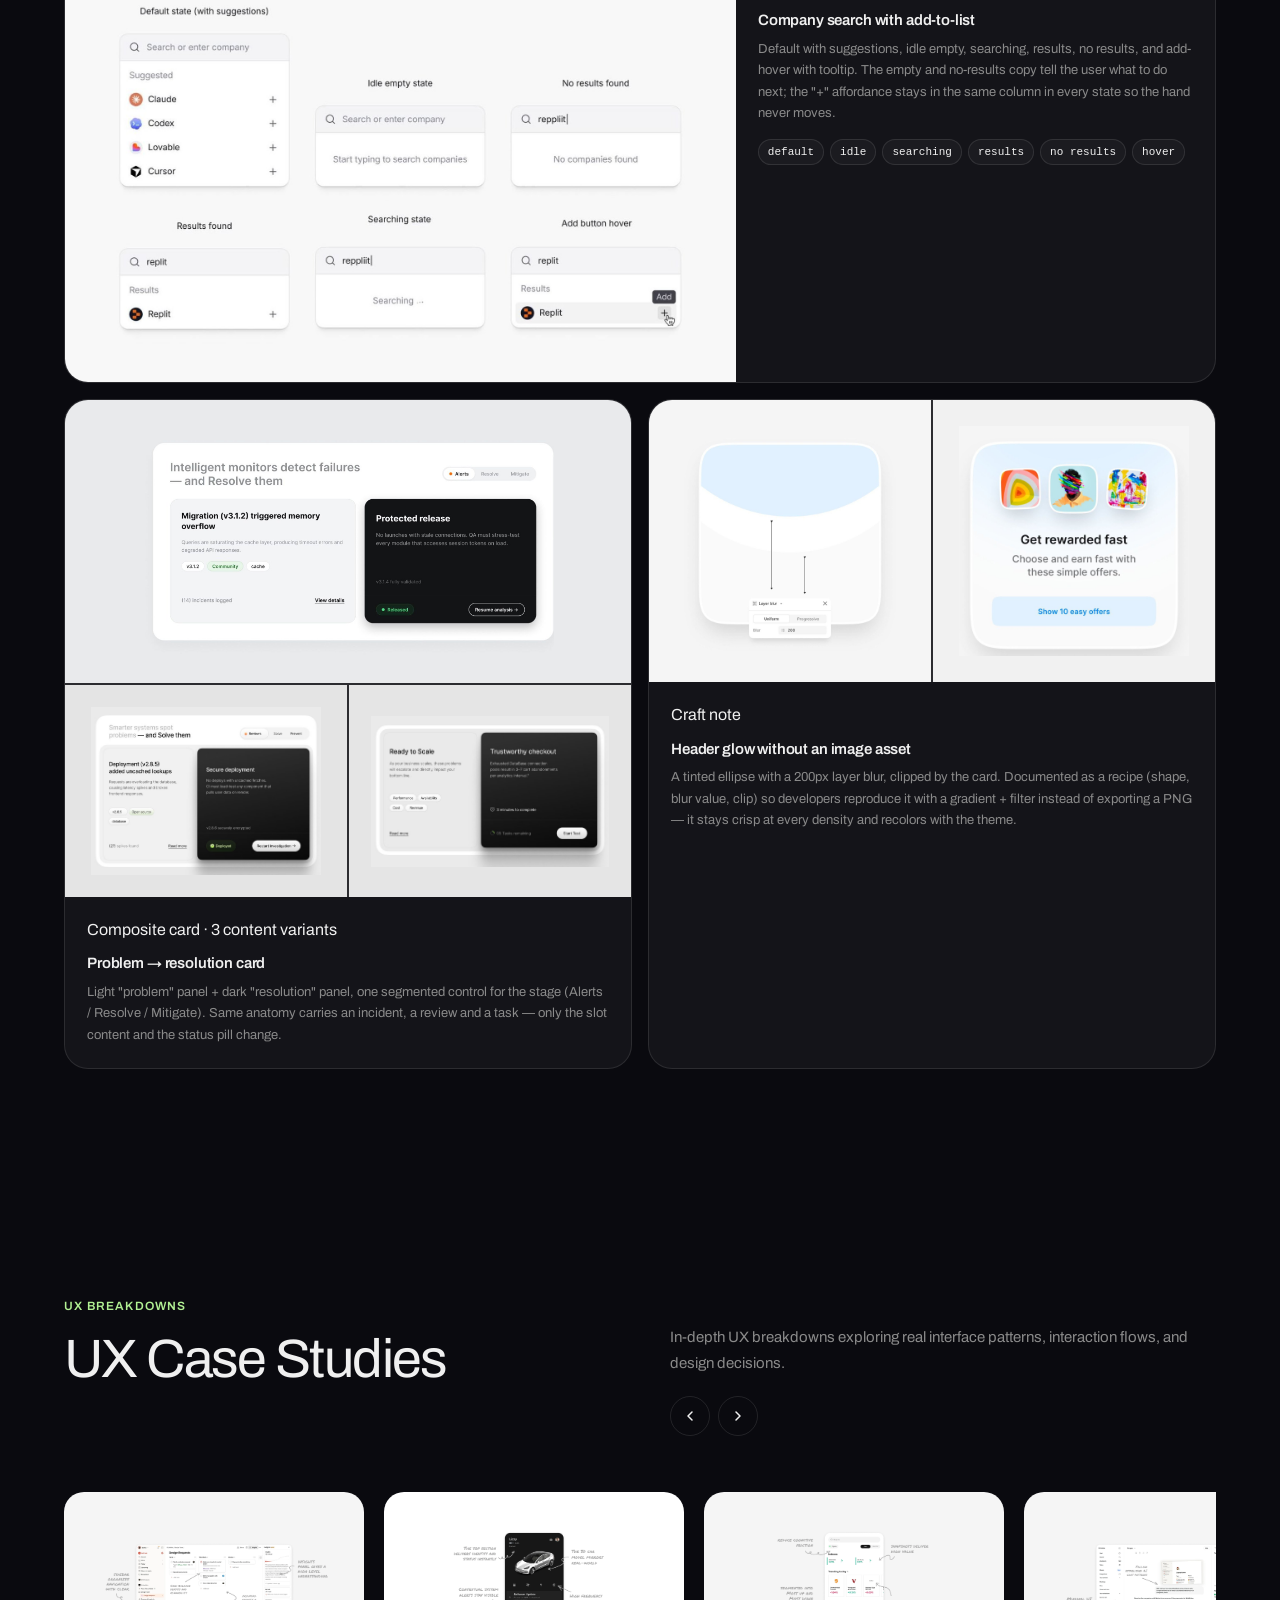
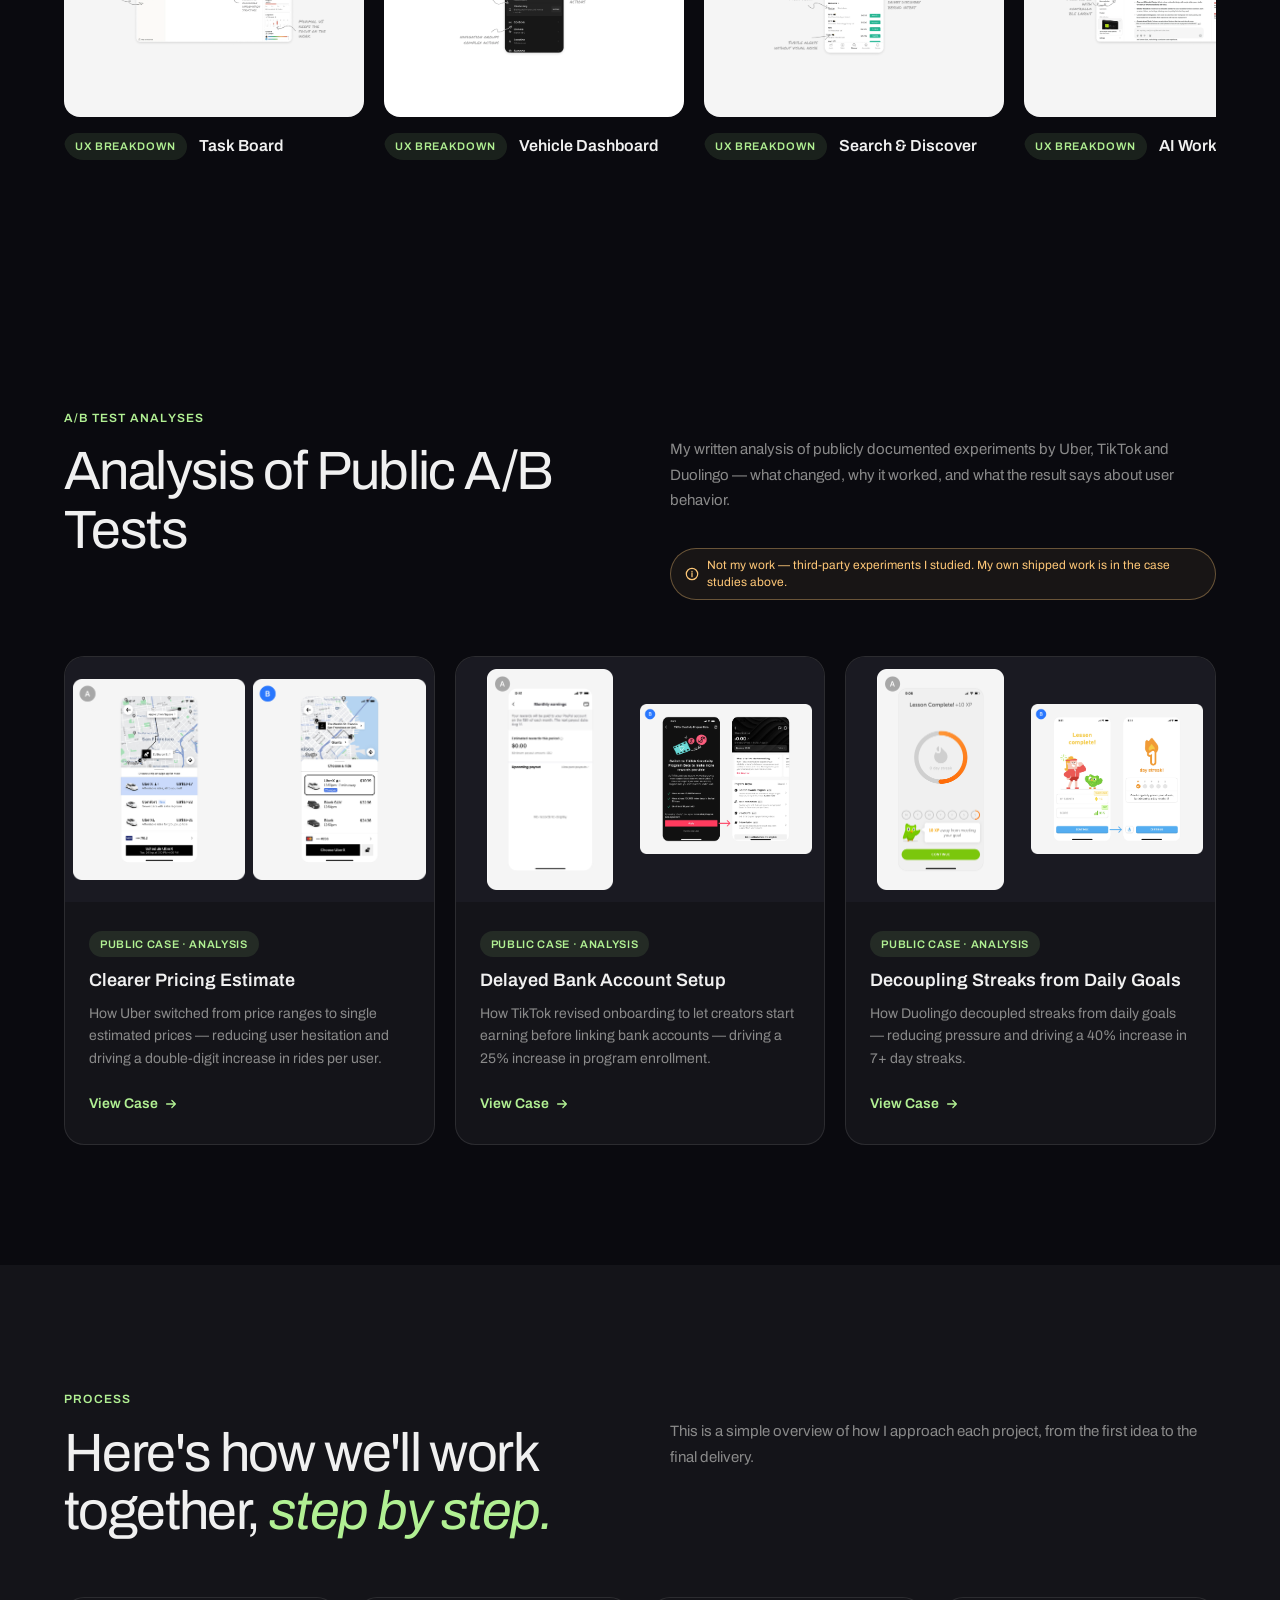
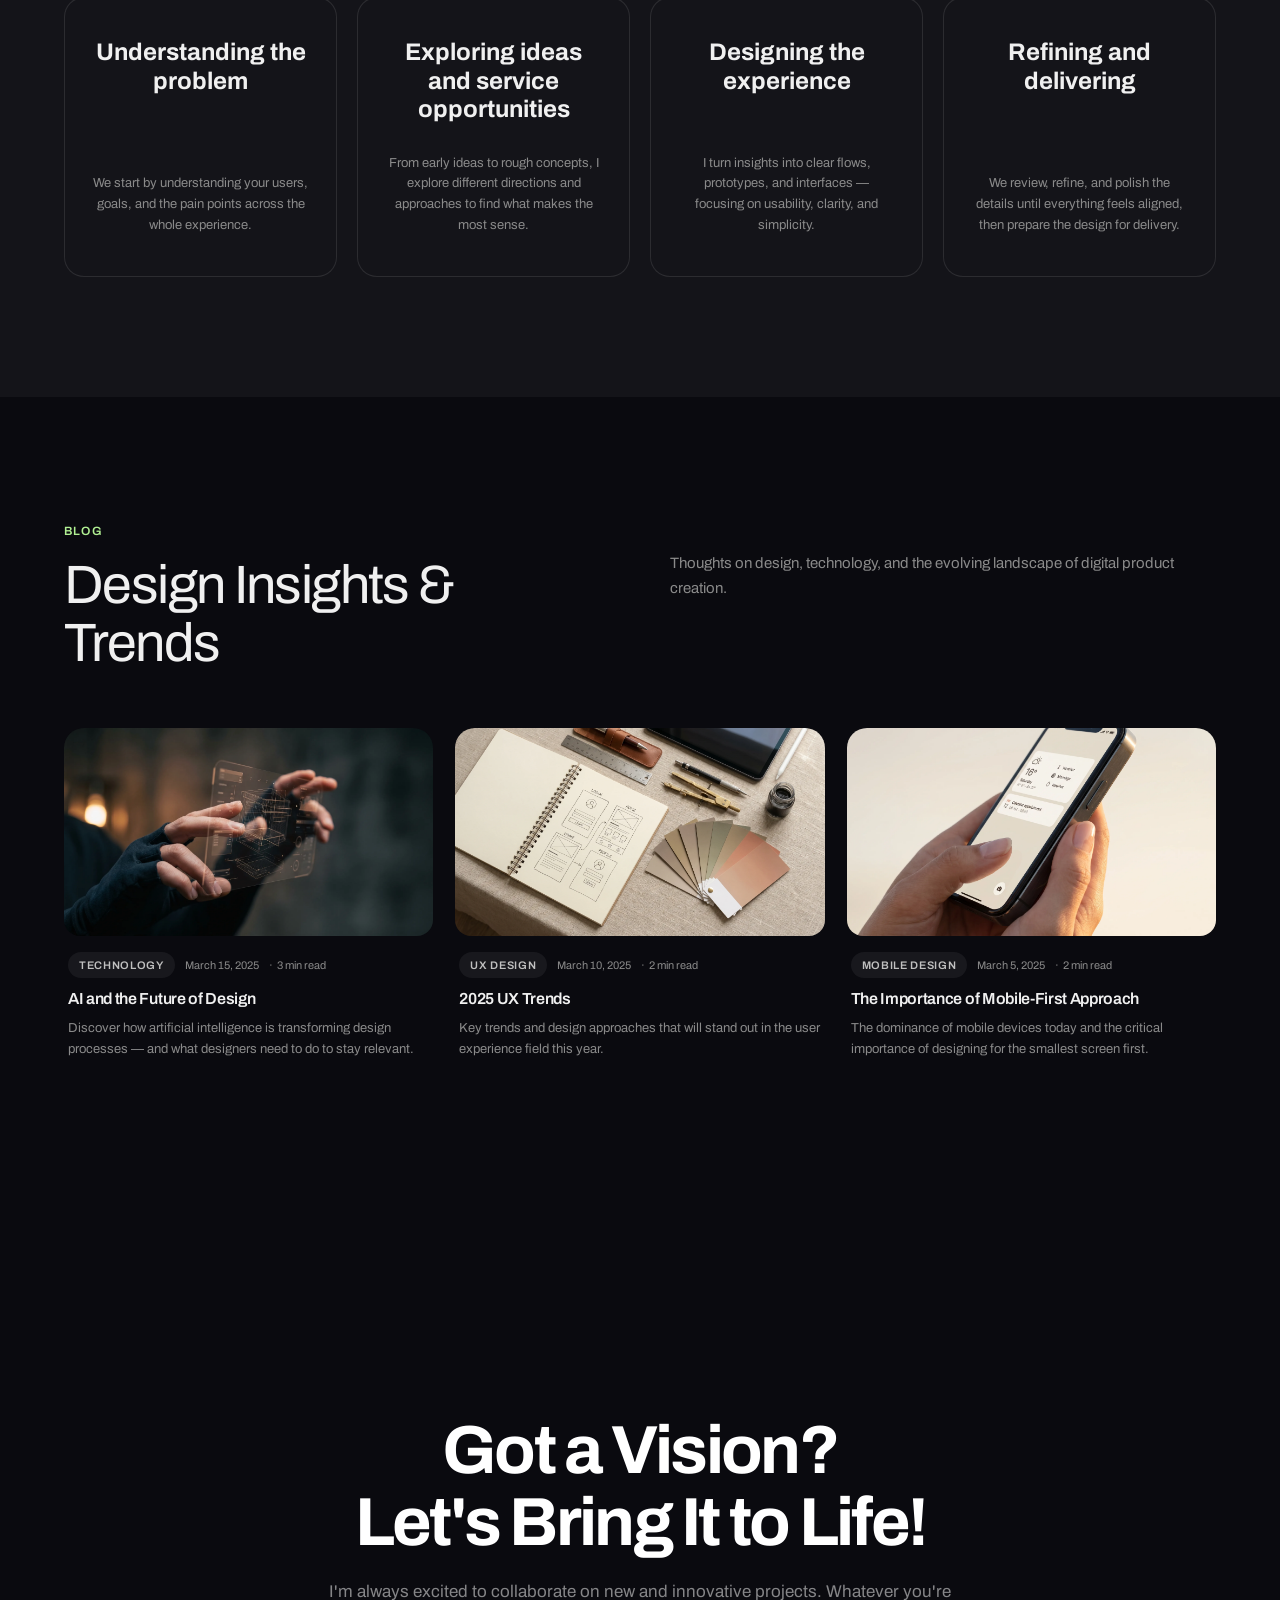
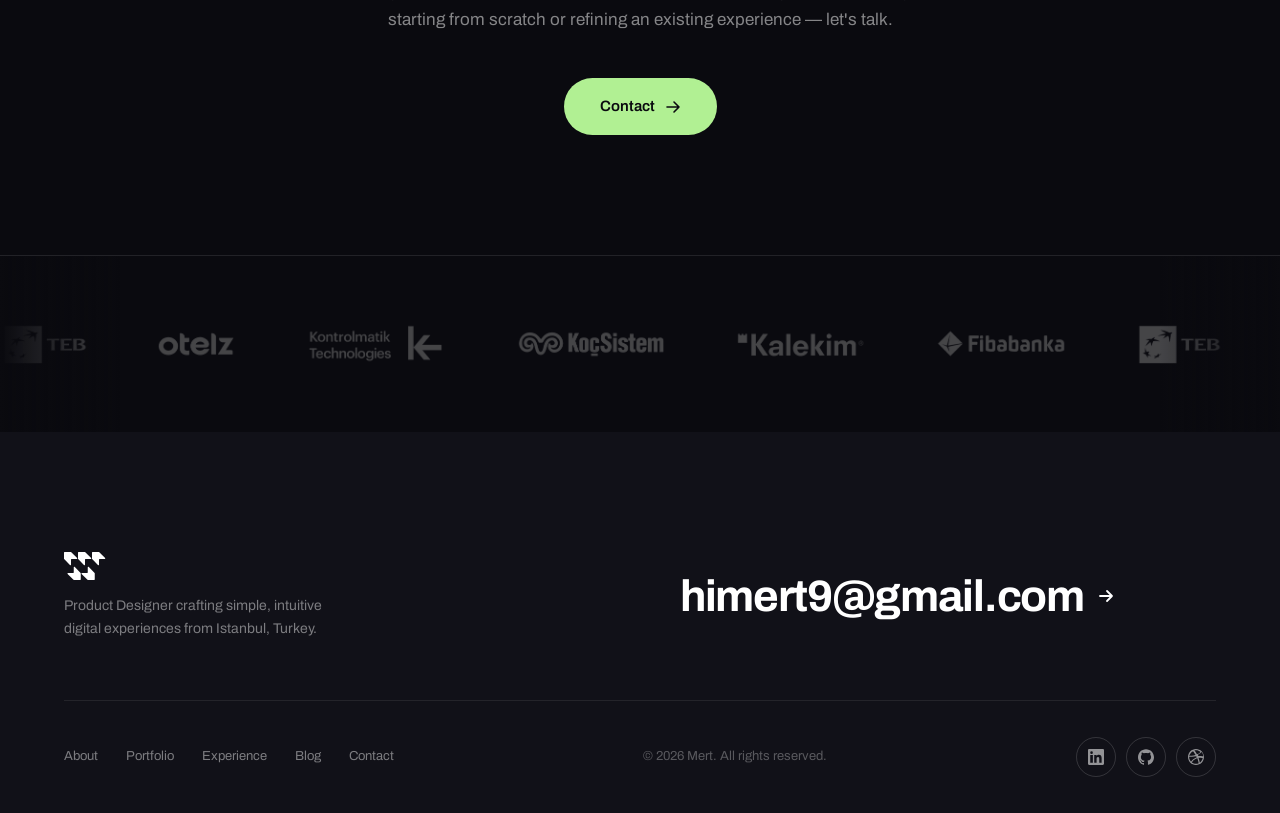
==== commit ecac21da: "Match library image cell backgrounds to each image's own edge color Co-Authored-By: Claude Opus 5 <n" ====
--- a/index.html
+++ b/index.html
@@ -3666,7 +3666,7 @@
       <div class="ds-more-grid">
 
         <figure class="ds-more-card wide">
-          <img src="works/ds-search-states.jpg" alt="Company search combobox — six states">
+          <img src="works/ds-search-states.jpg" alt="Company search combobox — six states" style="background:#f8f8f8">
           <figcaption>
             <span class="uxb-section-label">Combobox · 6 states</span>
             <strong>Company search with add-to-list</strong>
@@ -3677,9 +3677,9 @@
 
         <figure class="ds-more-card">
           <div class="ds-more-imgs three">
-            <img src="works/ds-incident-card-3.jpg" alt="Incident card — Alerts variant">
-            <img src="works/ds-incident-card-2.jpg" alt="Incident card — Reviews variant">
-            <img src="works/ds-incident-card-1.jpg" alt="Incident card — task variant">
+            <img src="works/ds-incident-card-3.jpg" alt="Incident card — Alerts variant" style="background:#e9eaec">
+            <img src="works/ds-incident-card-2.jpg" alt="Incident card — Reviews variant" style="background:#e4e4e4">
+            <img src="works/ds-incident-card-1.jpg" alt="Incident card — task variant" style="background:#e5e5e5">
           </div>
           <figcaption>
             <span class="uxb-section-label">Composite card · 3 content variants</span>
@@ -3690,8 +3690,8 @@
 
         <figure class="ds-more-card">
           <div class="ds-more-imgs two">
-            <img src="works/ds-blur-technique.jpg" alt="Progressive layer blur construction">
-            <img src="works/hause-offers-card.jpg" alt="Result — offers card with soft header glow">
+            <img src="works/ds-blur-technique.jpg" alt="Progressive layer blur construction" style="background:#f5f5f5">
+            <img src="works/hause-offers-card.jpg" alt="Result — offers card with soft header glow" style="background:#f1f1f1">
           </div>
           <figcaption>
             <span class="uxb-section-label">Craft note</span>
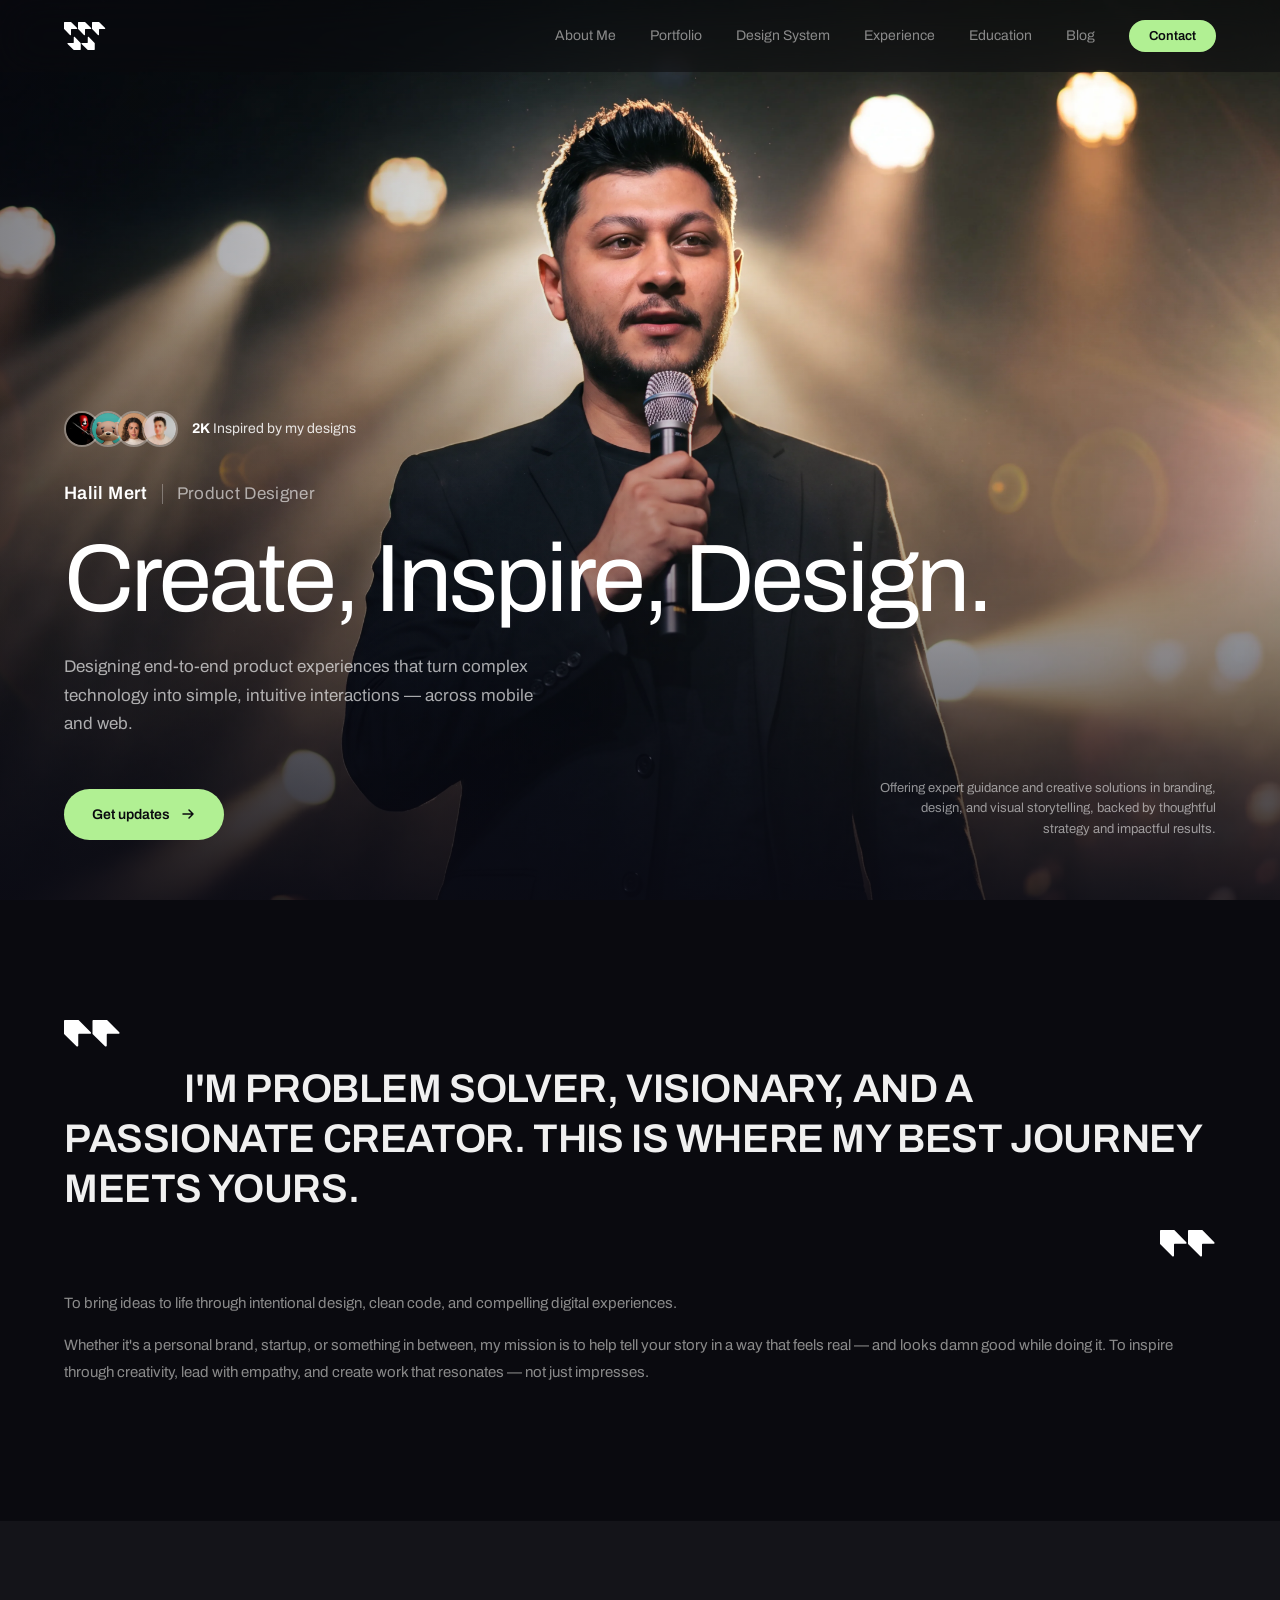
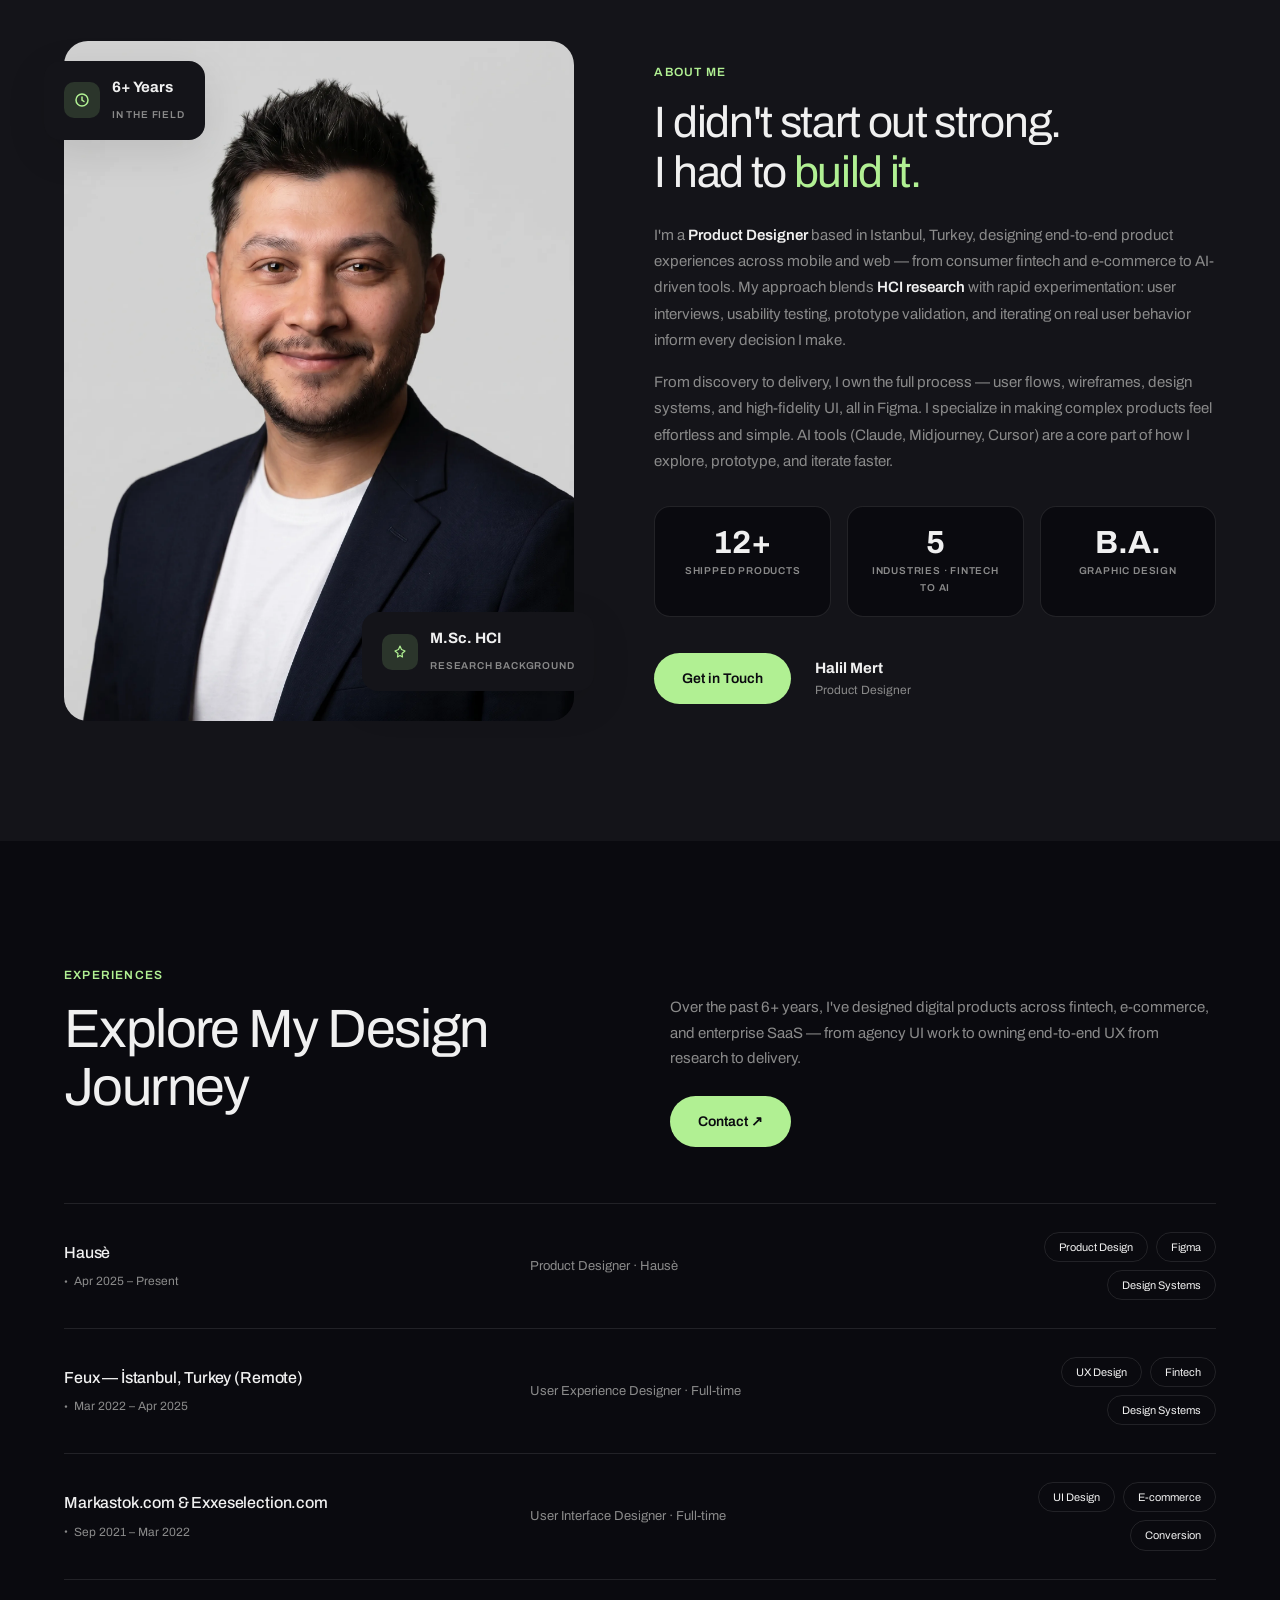
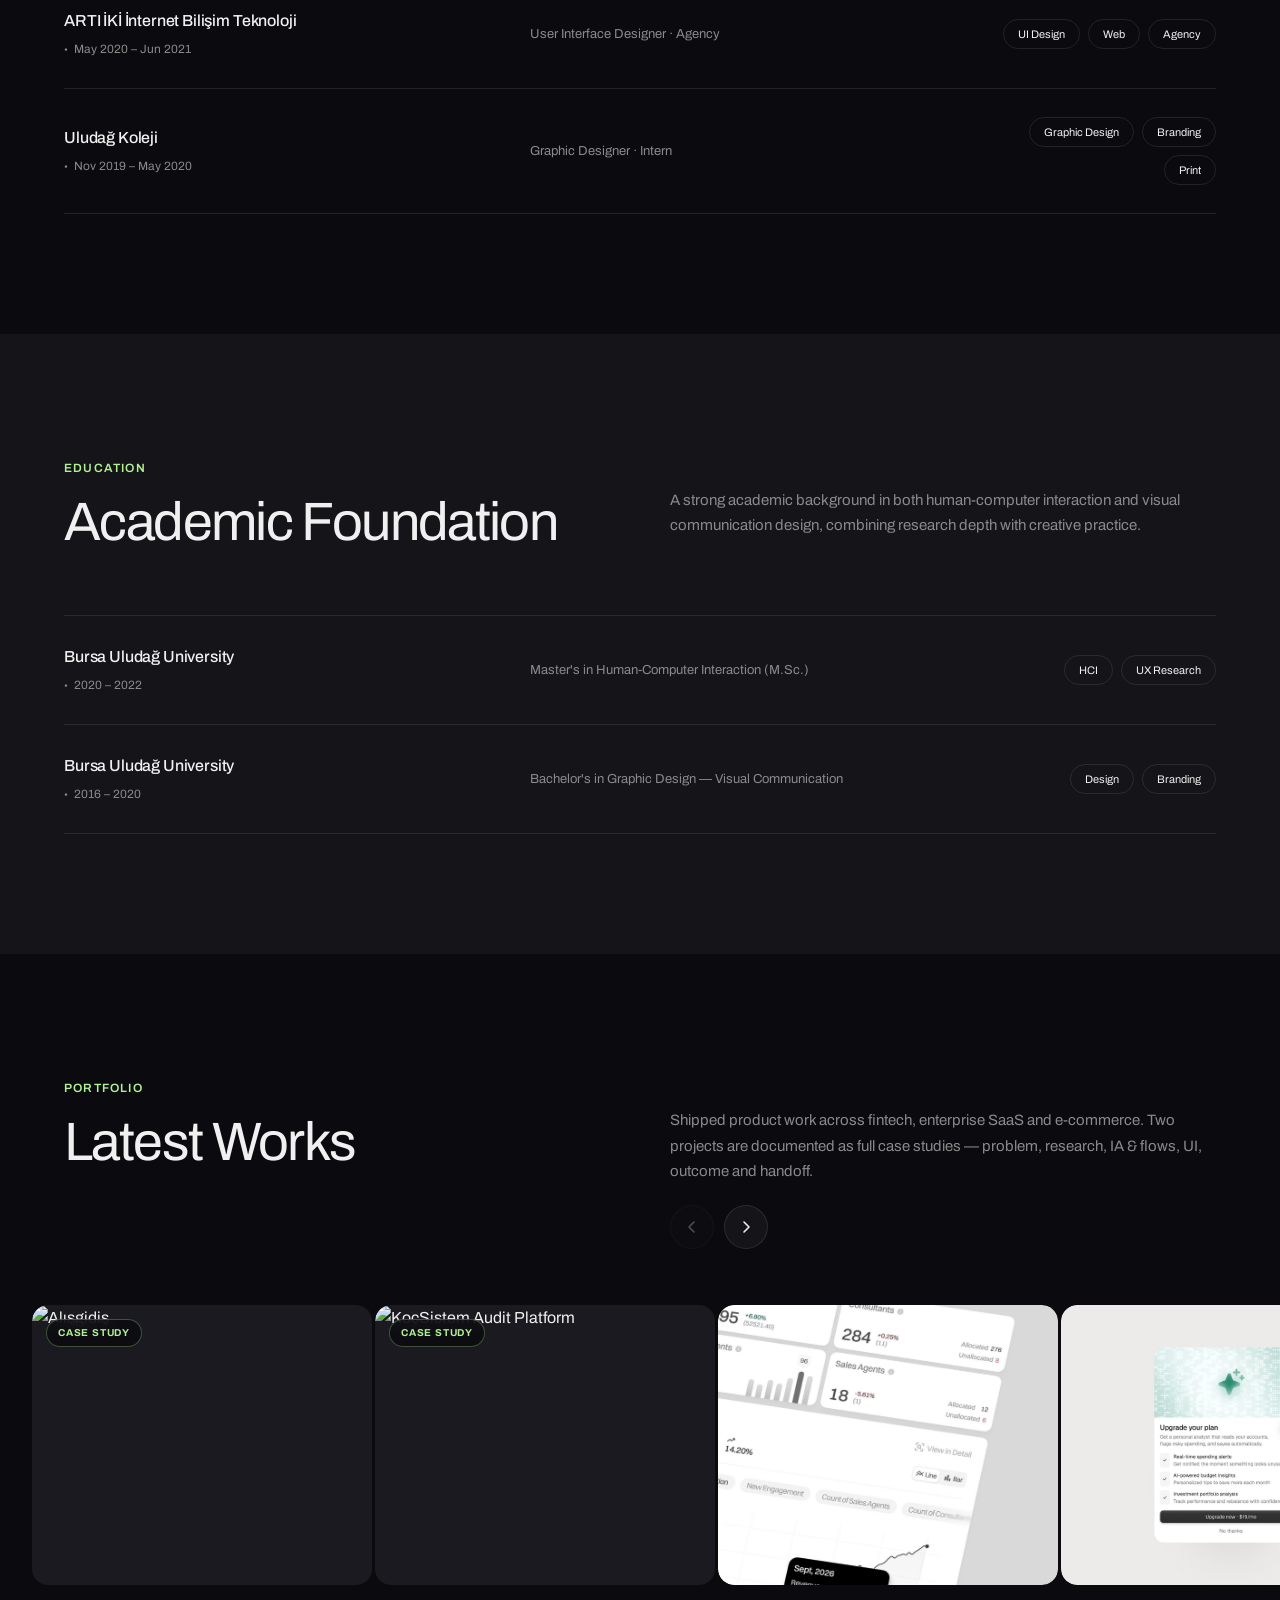
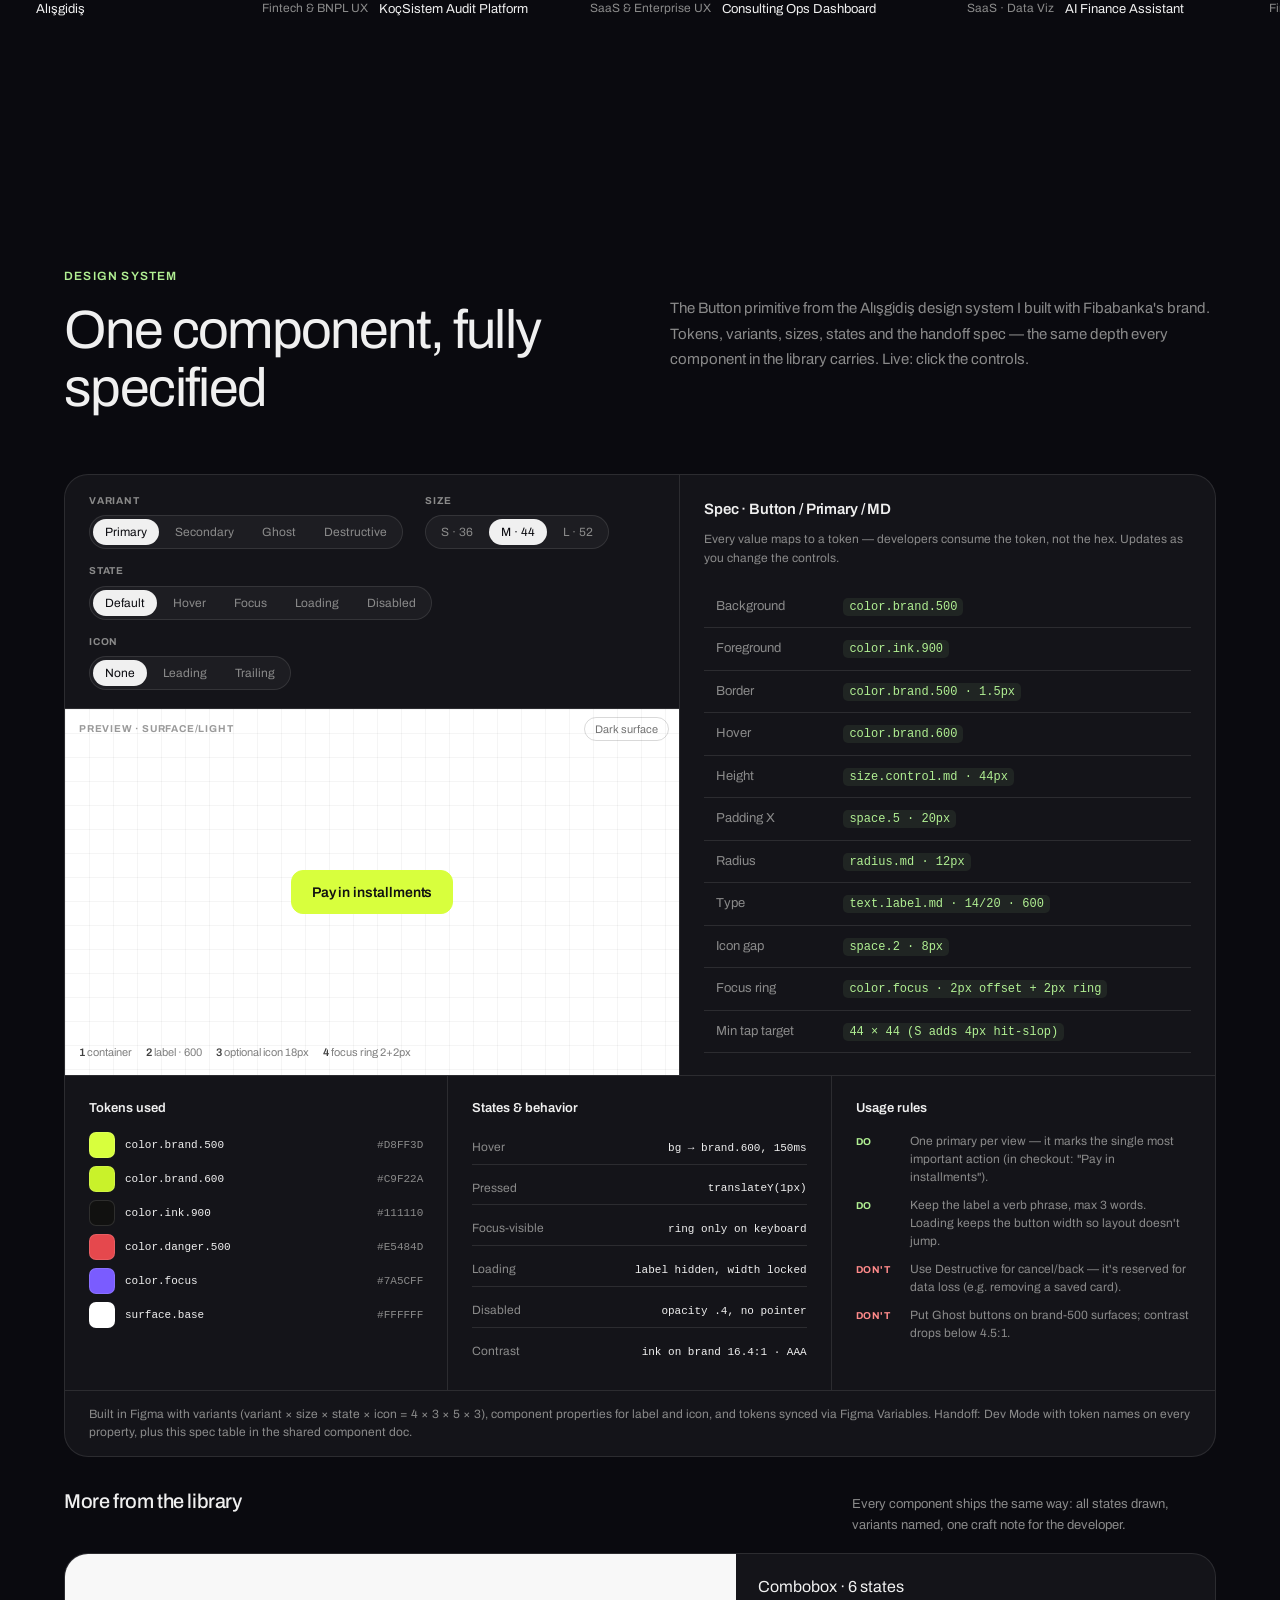
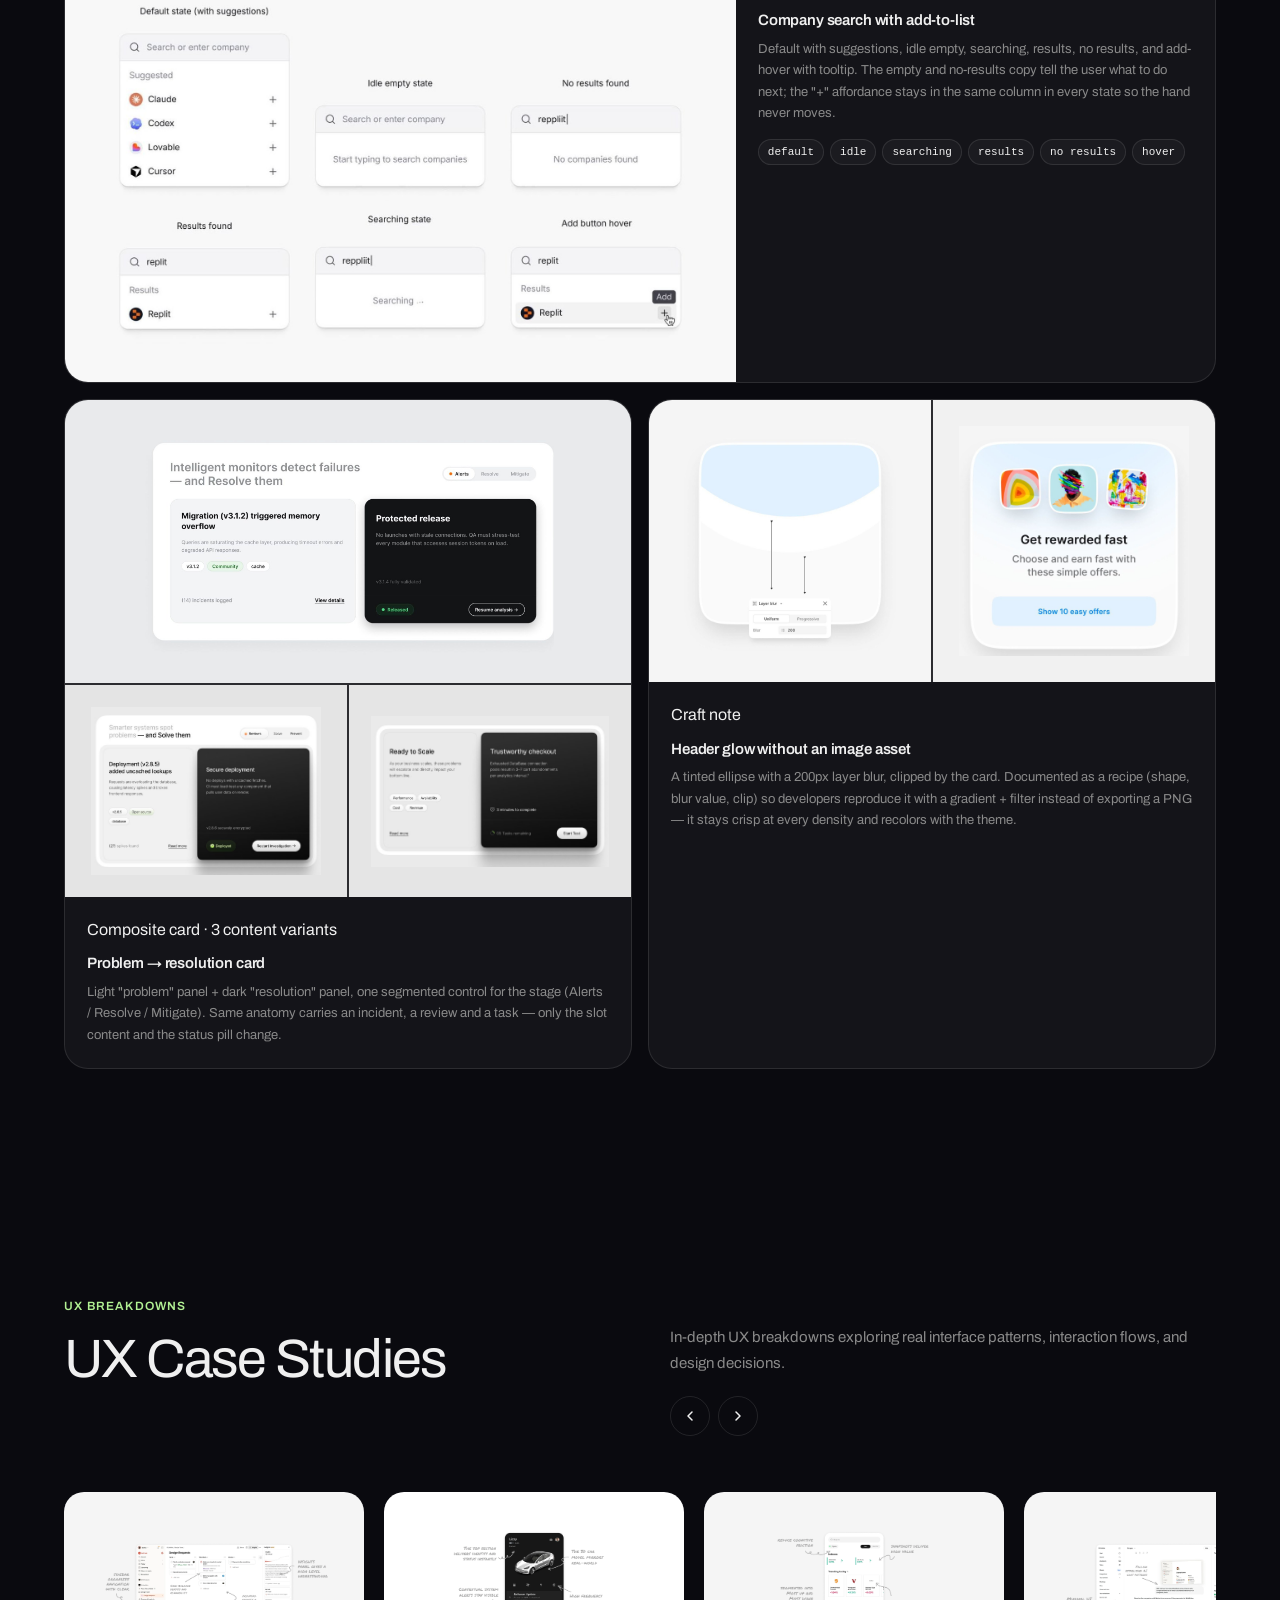
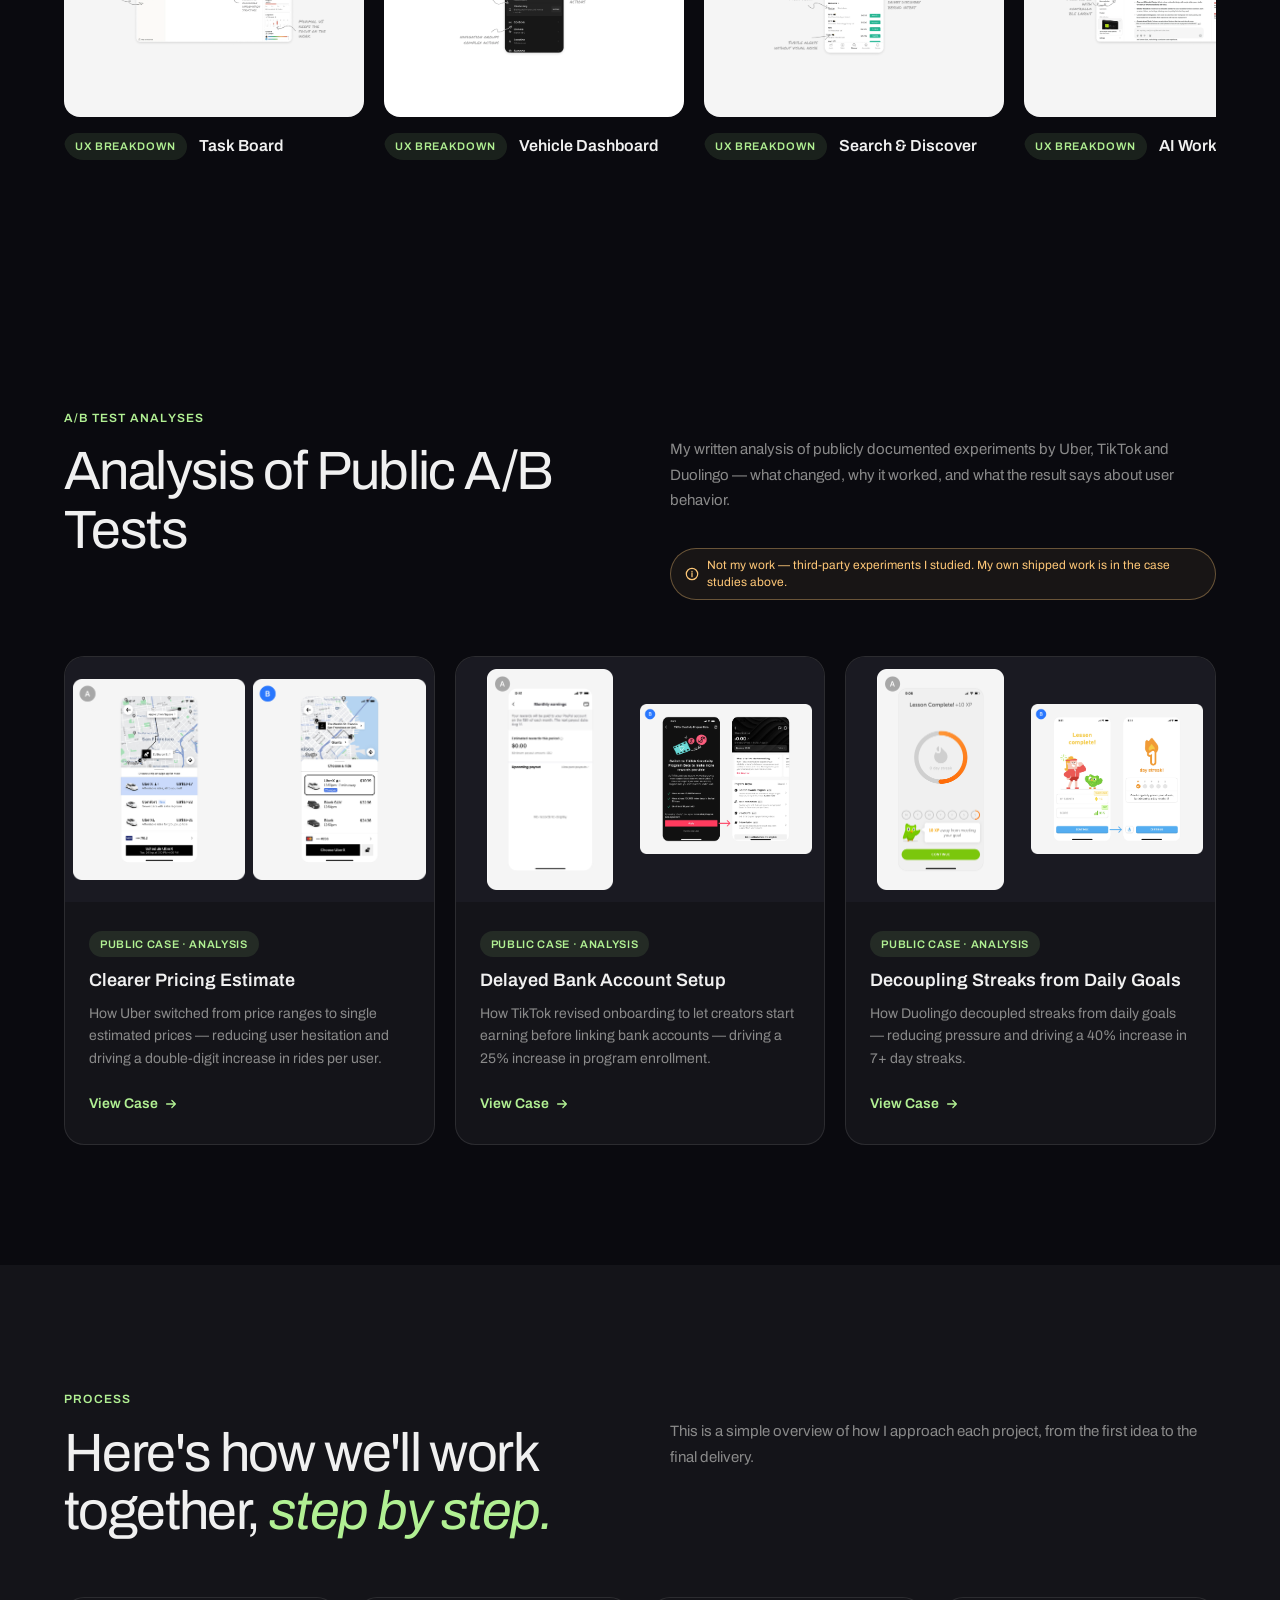
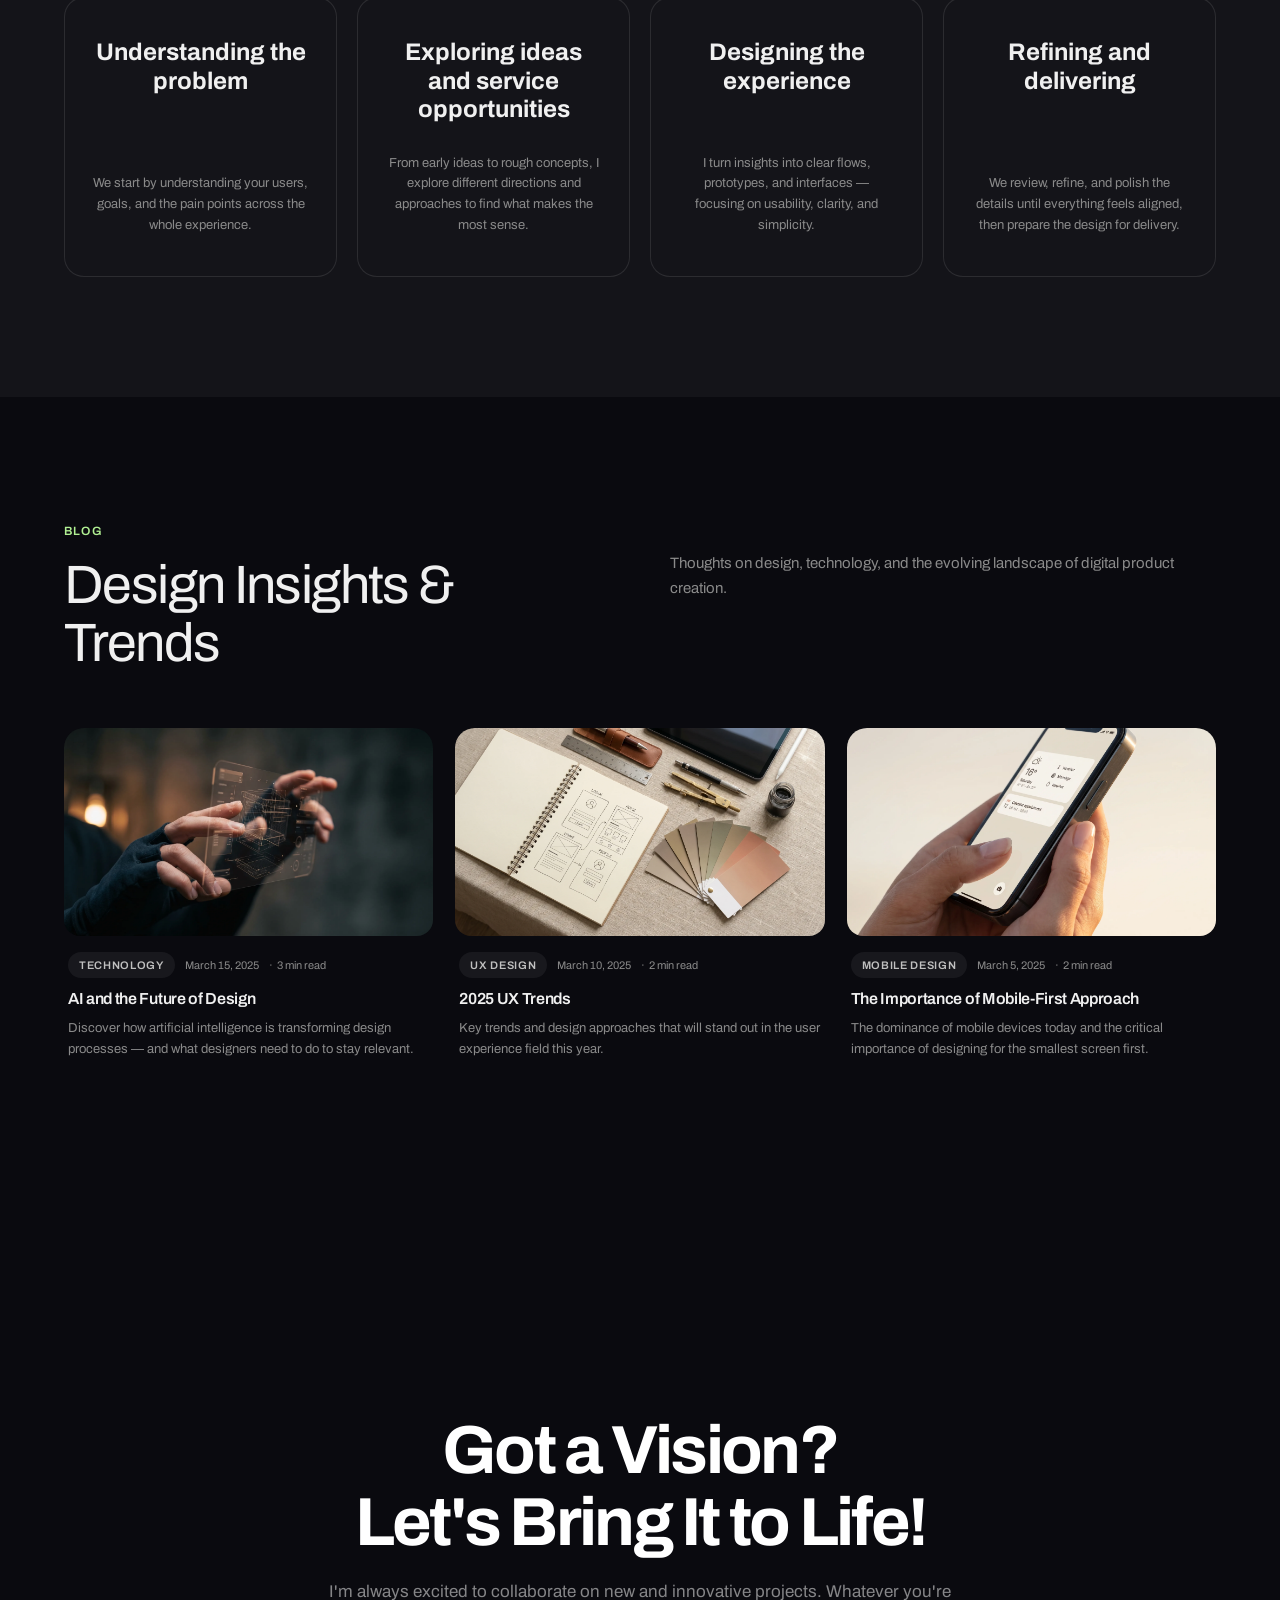
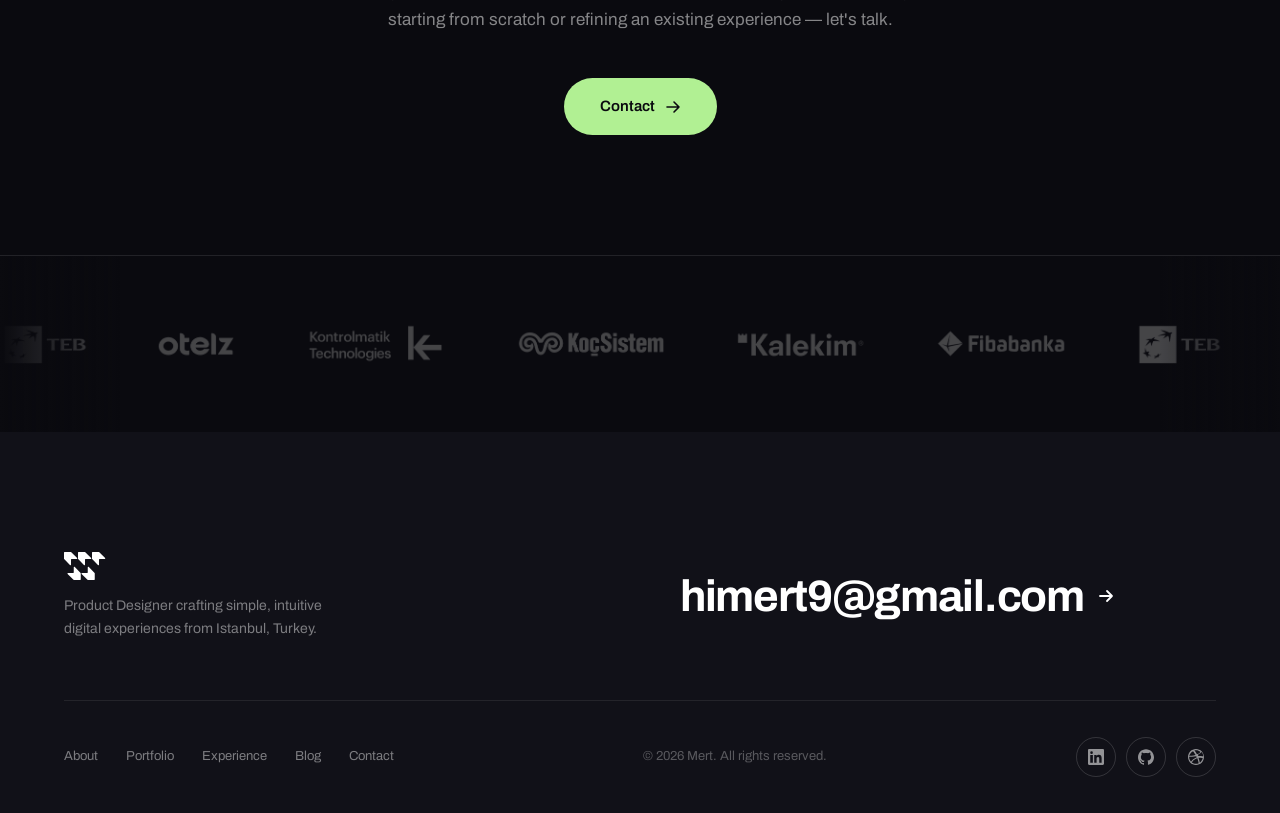
==== commit 55b4f52d: "Use English labels in the design-system button playground Co-Authored-By: Claude Opus 5 <noreply@ant" ====
--- a/index.html
+++ b/index.html
@@ -3588,7 +3588,7 @@
             <button class="ds-stage-toggle" id="dsSurfaceToggle" type="button">Dark surface</button>
             <button class="ds-btn" id="dsBtn" type="button">
               <svg class="ds-ico-lead" viewBox="0 0 20 20" fill="none" style="display:none"><path d="M4 10h12M11 5l5 5-5 5" stroke="currentColor" stroke-width="1.8" stroke-linecap="round" stroke-linejoin="round"/></svg>
-              <span id="dsBtnLabel">Taksitle öde</span>
+              <span id="dsBtnLabel">Pay in installments</span>
               <svg class="ds-ico-trail" viewBox="0 0 20 20" fill="none" style="display:none"><path d="M4 10h12M11 5l5 5-5 5" stroke="currentColor" stroke-width="1.8" stroke-linecap="round" stroke-linejoin="round"/></svg>
             </button>
             <div class="ds-anatomy">
@@ -3648,7 +3648,7 @@
         <div class="ds-cell">
           <h4>Usage rules</h4>
           <div class="ds-rules">
-            <div class="ds-rule do"><b>Do</b><span>One primary per view — it marks the single most important action (in checkout: "Taksitle öde").</span></div>
+            <div class="ds-rule do"><b>Do</b><span>One primary per view — it marks the single most important action (in checkout: "Pay in installments").</span></div>
             <div class="ds-rule do"><b>Do</b><span>Keep the label a verb phrase, max 3 words. Loading keeps the button width so layout doesn't jump.</span></div>
             <div class="ds-rule dont"><b>Don't</b><span>Use Destructive for cancel/back — it's reserved for data loss (e.g. removing a saved card).</span></div>
             <div class="ds-rule dont"><b>Don't</b><span>Put Ghost buttons on brand-500 surfaces; contrast drops below 4.5:1.</span></div>
@@ -5688,7 +5688,7 @@
         lg: { h: 'size.control.lg · 52px', px: 'space.6 · 24px', r: 'radius.lg · 14px', type: 'text.label.lg · 15/20 · 600' },
       }
     };
-    const LABELS = { primary: 'Taksitle öde', secondary: 'Kampanyayı gör', ghost: 'Vazgeç', destructive: 'Kartı kaldır' };
+    const LABELS = { primary: 'Pay in installments', secondary: 'View campaign', ghost: 'Cancel', destructive: 'Remove card' };
     const cap = s => s.charAt(0).toUpperCase() + s.slice(1);
 
     function render() {
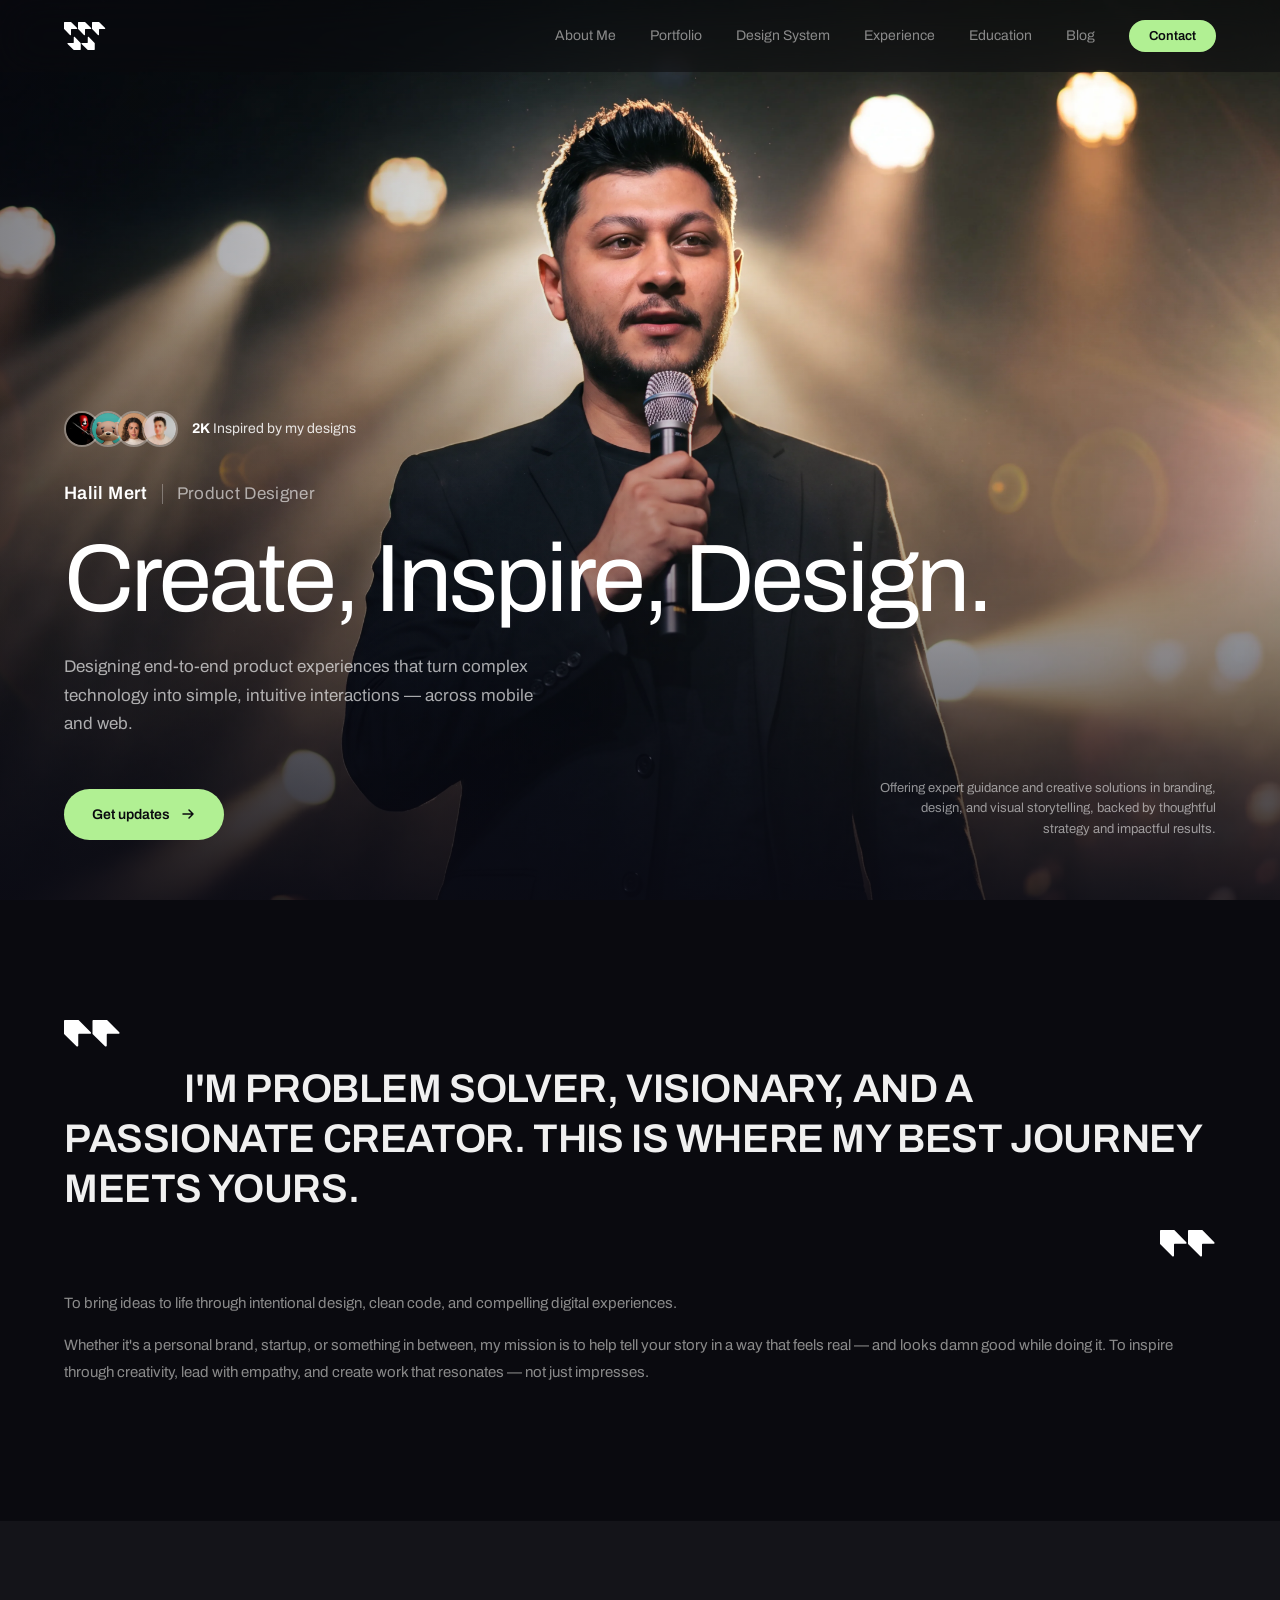
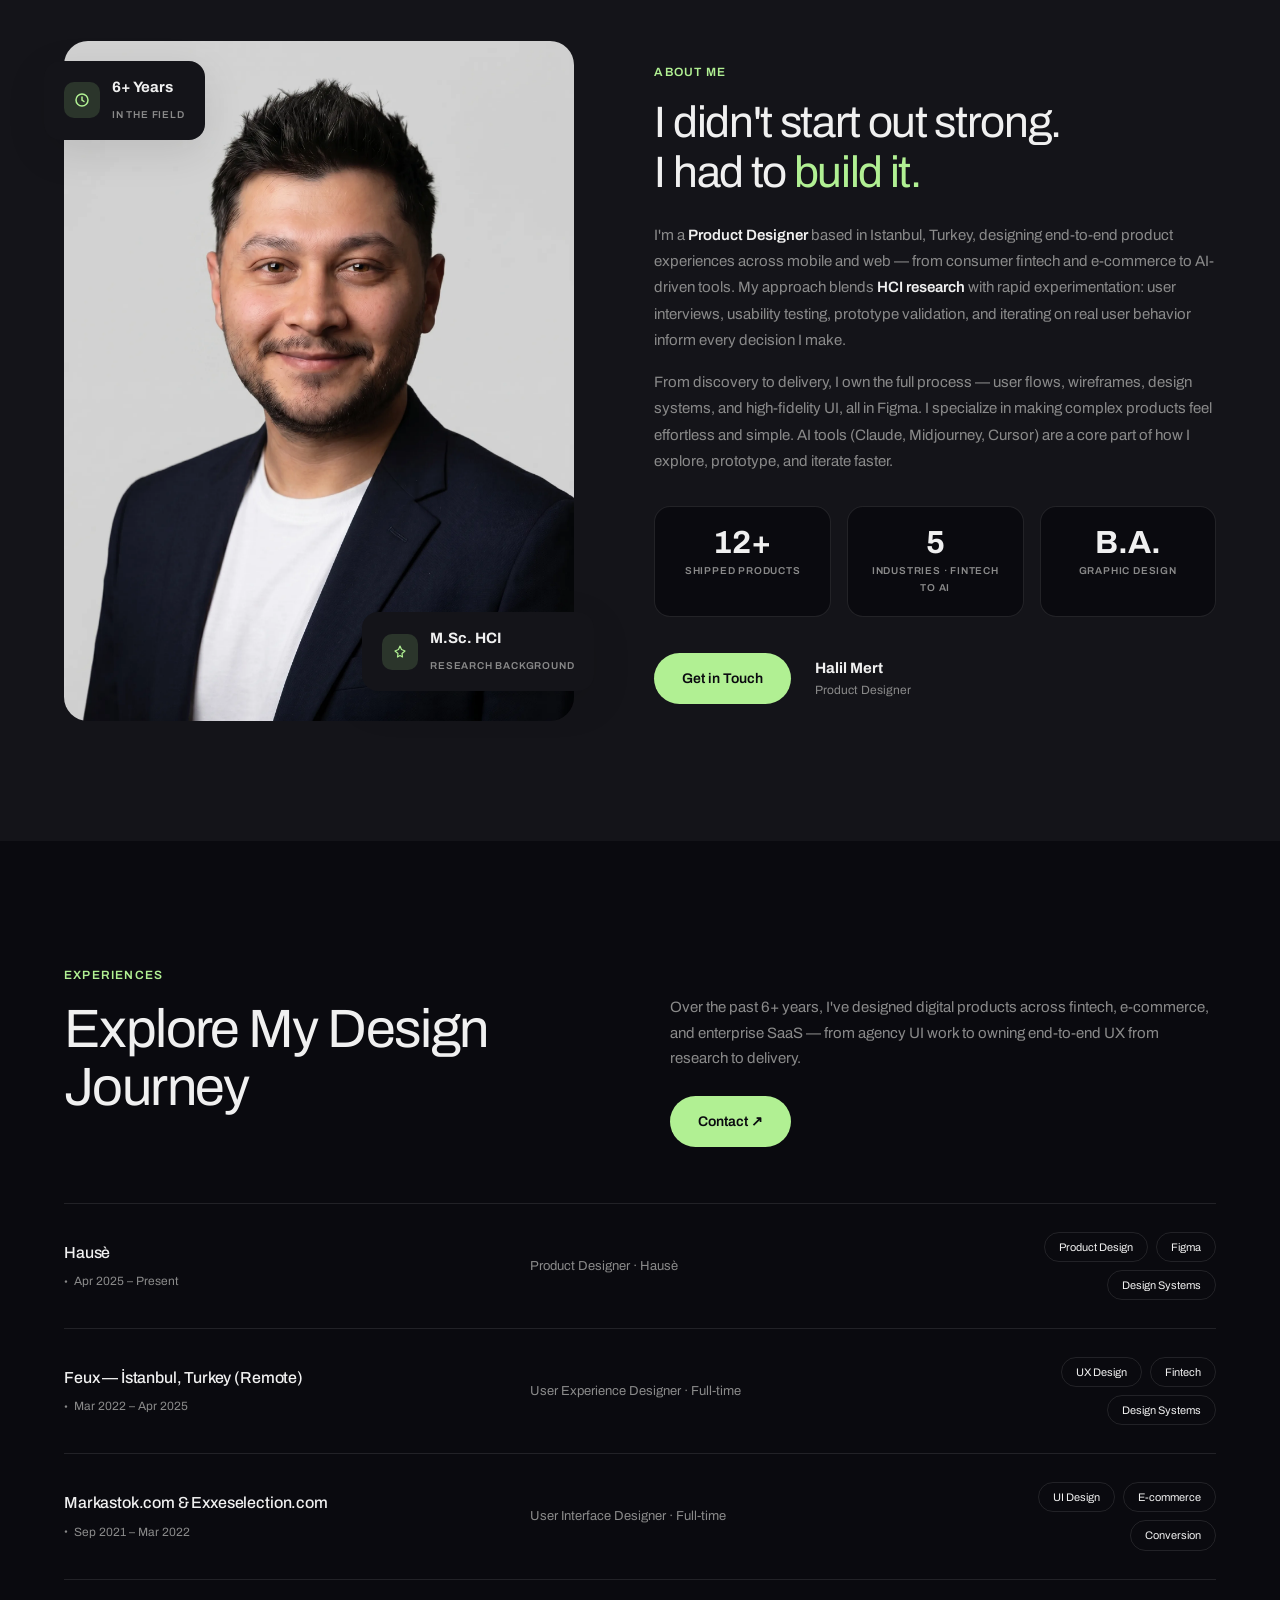
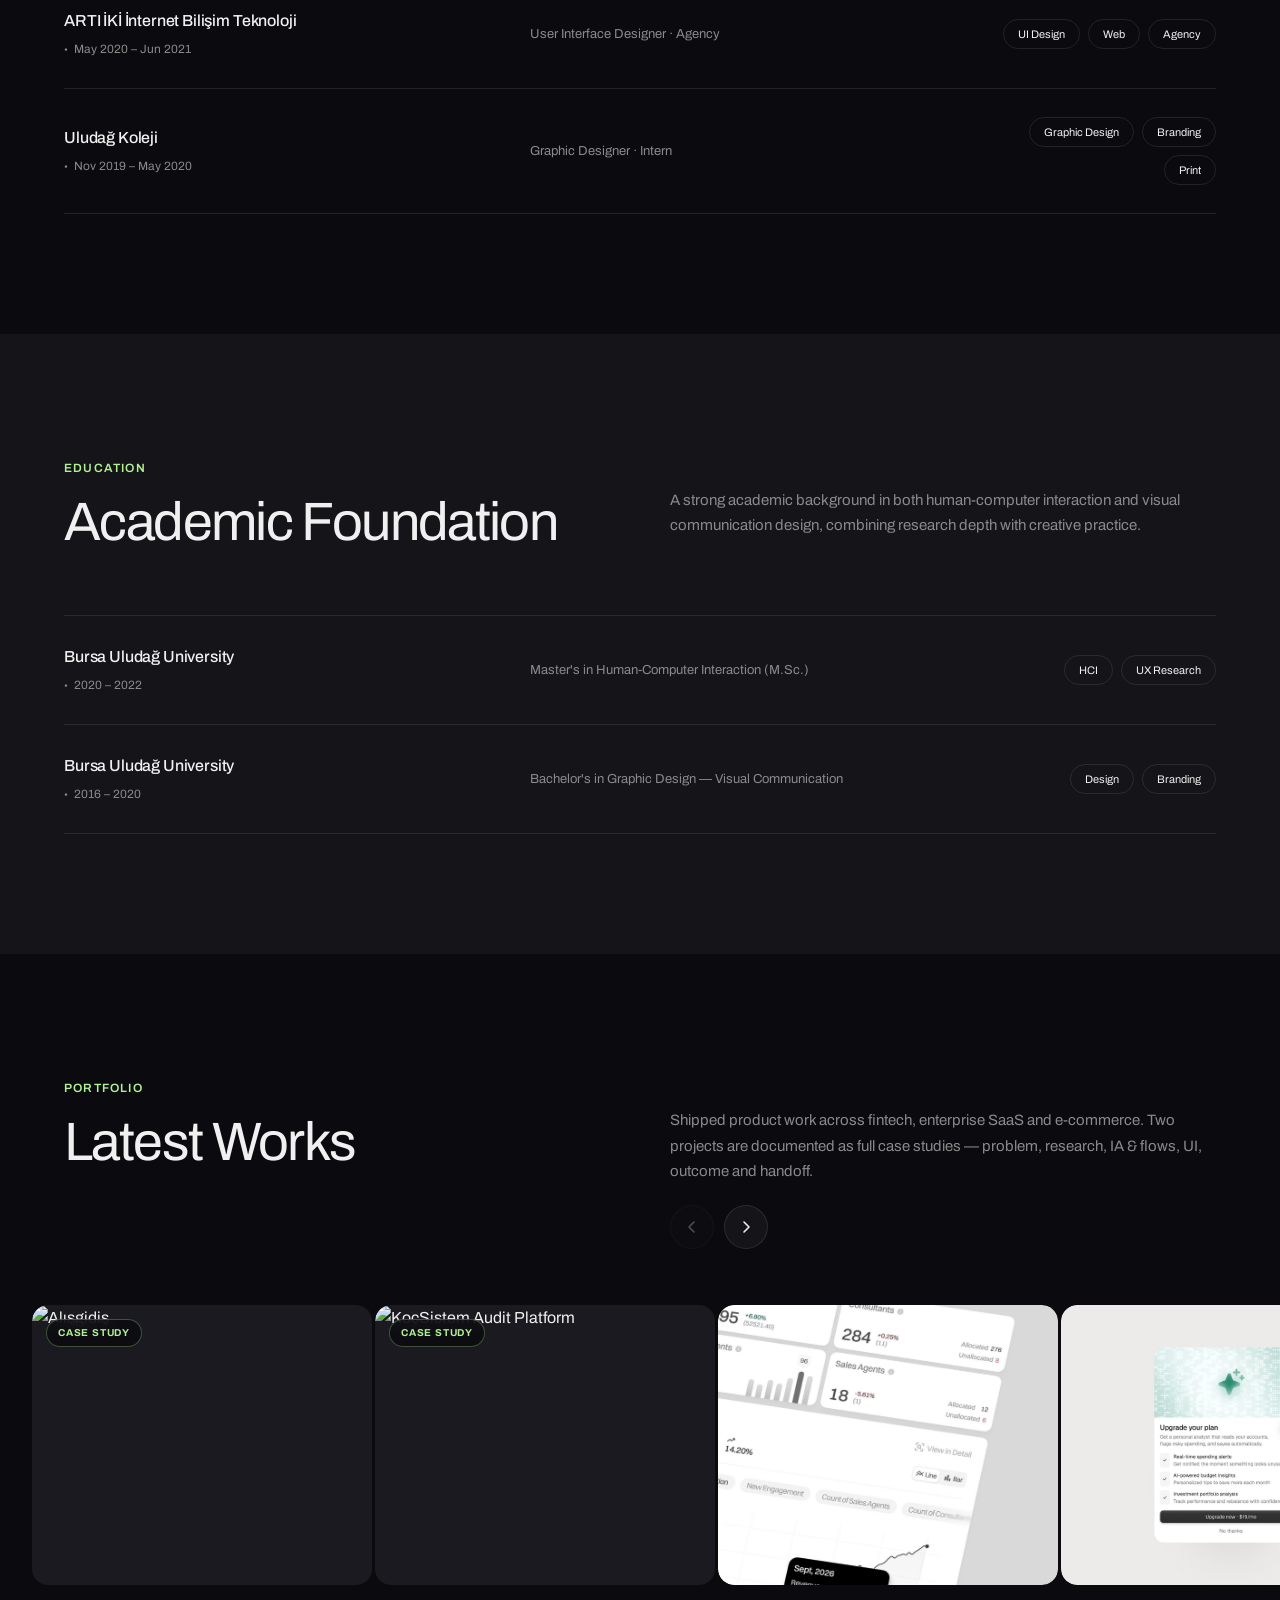
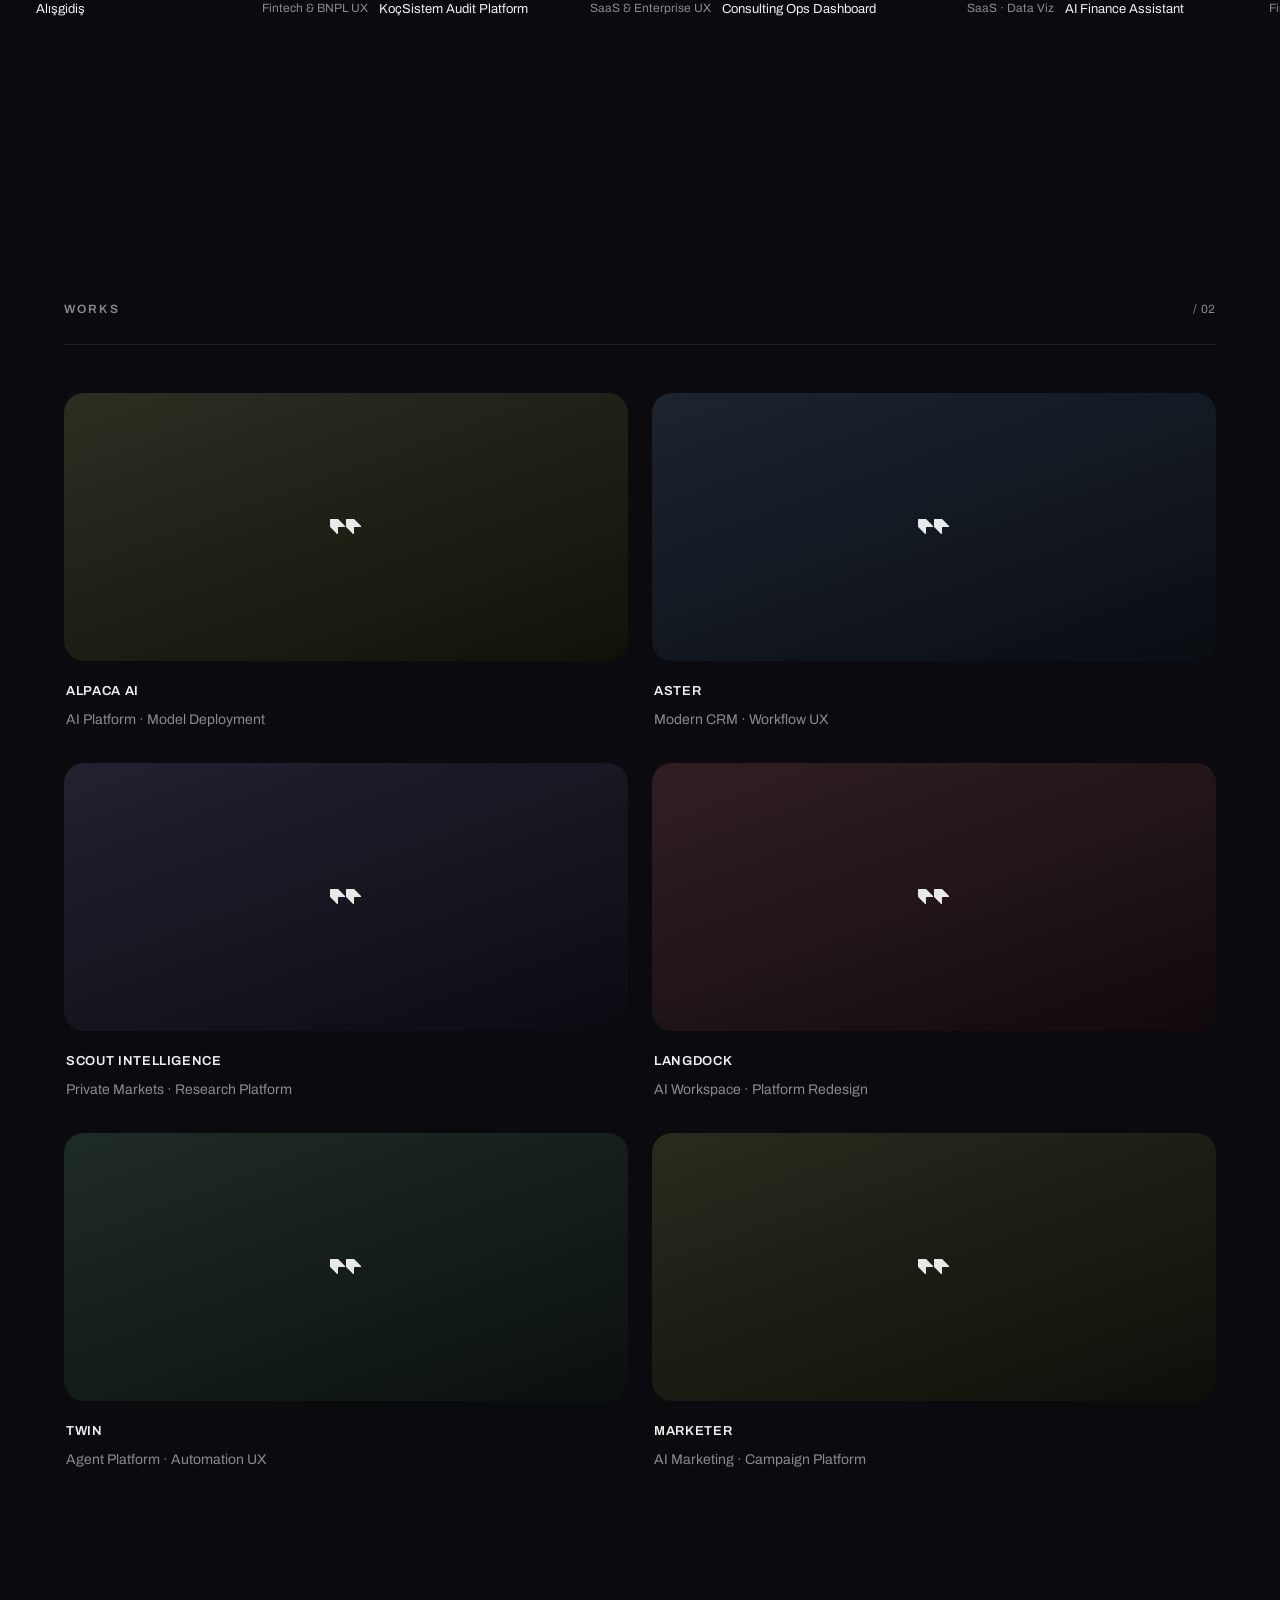
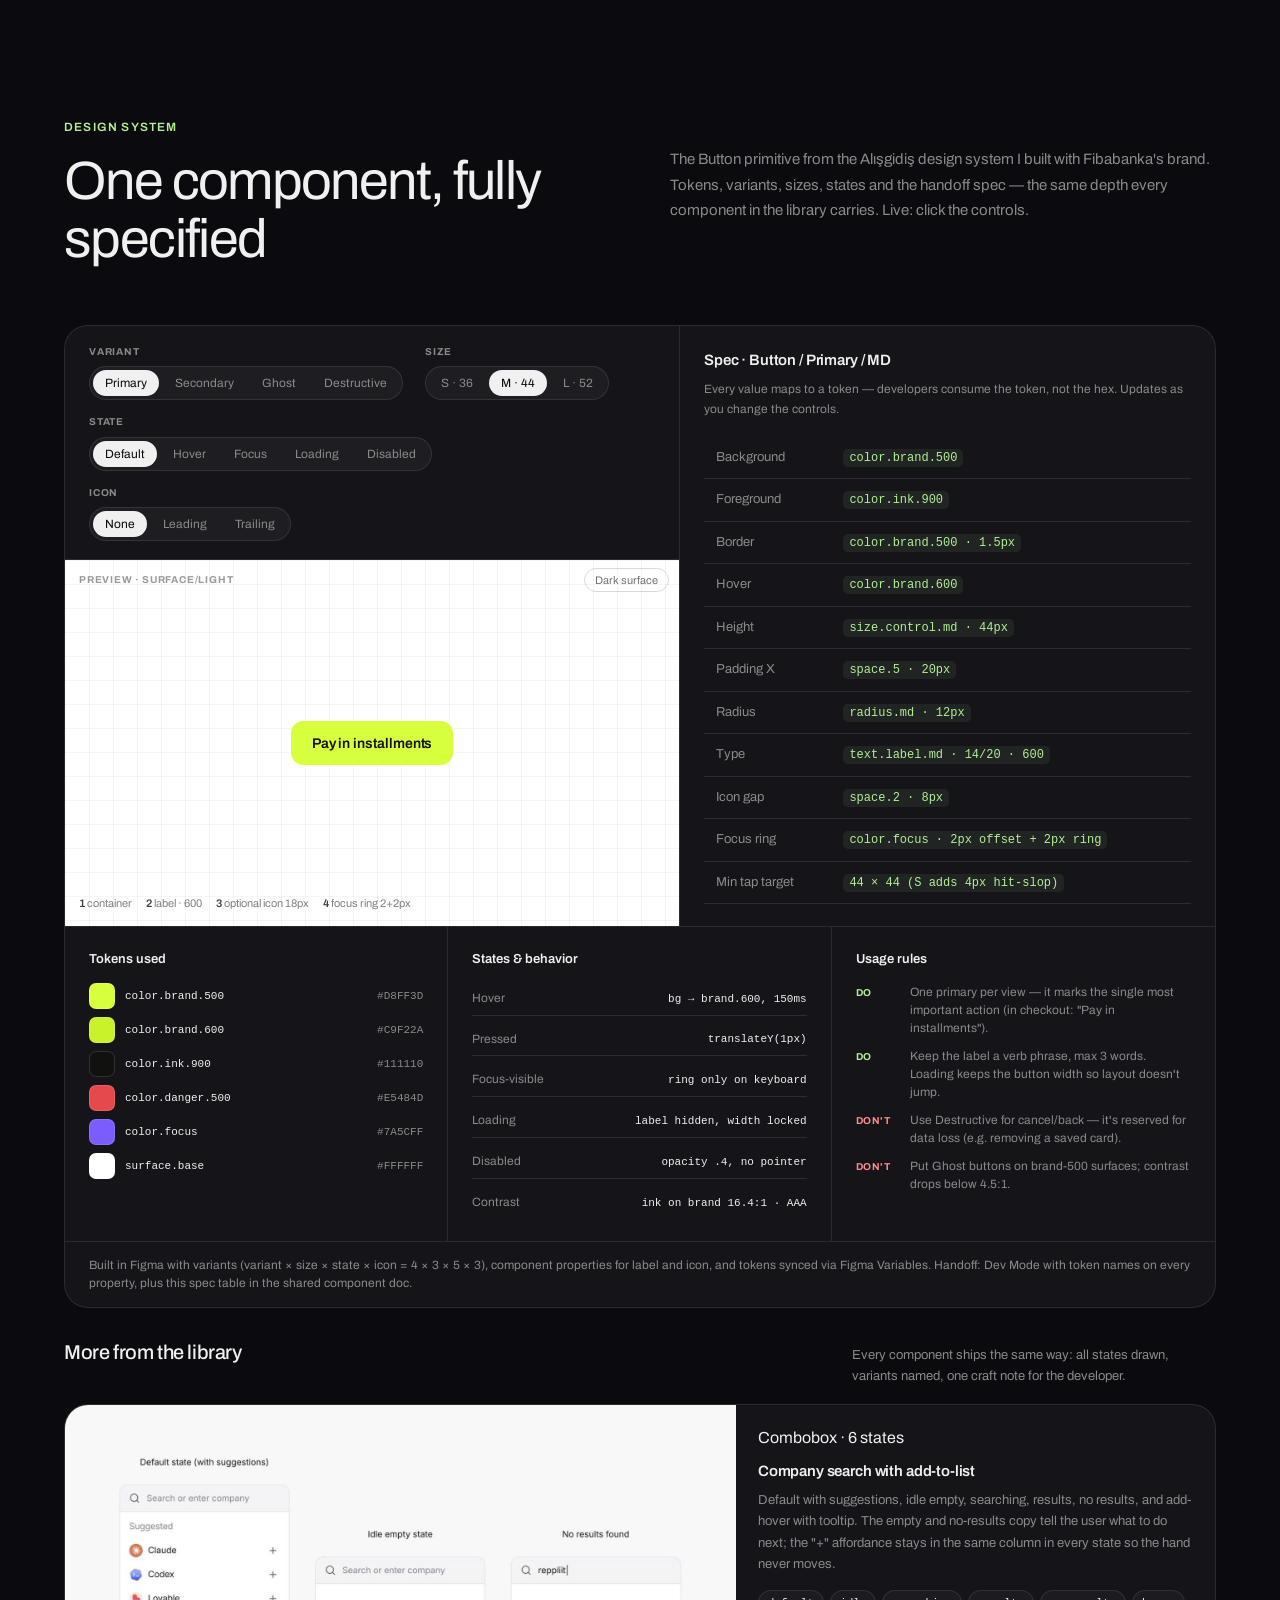
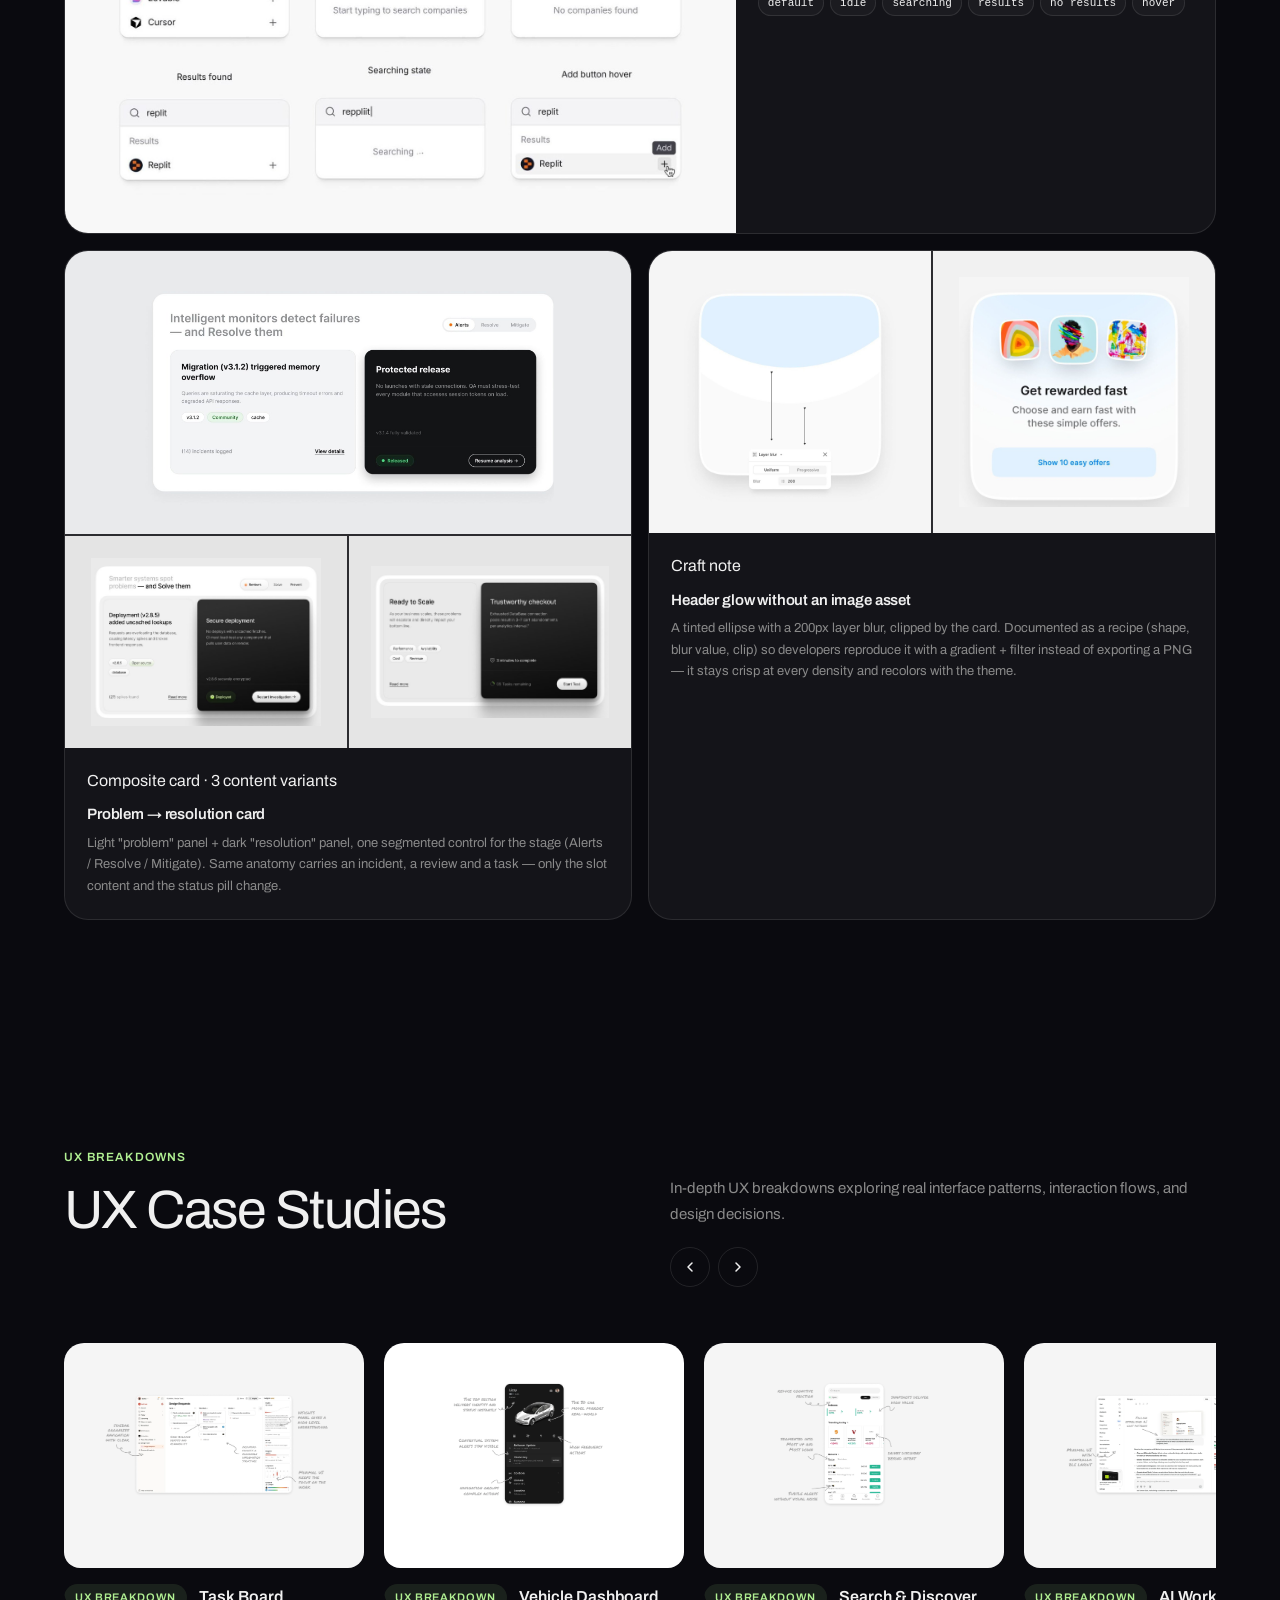
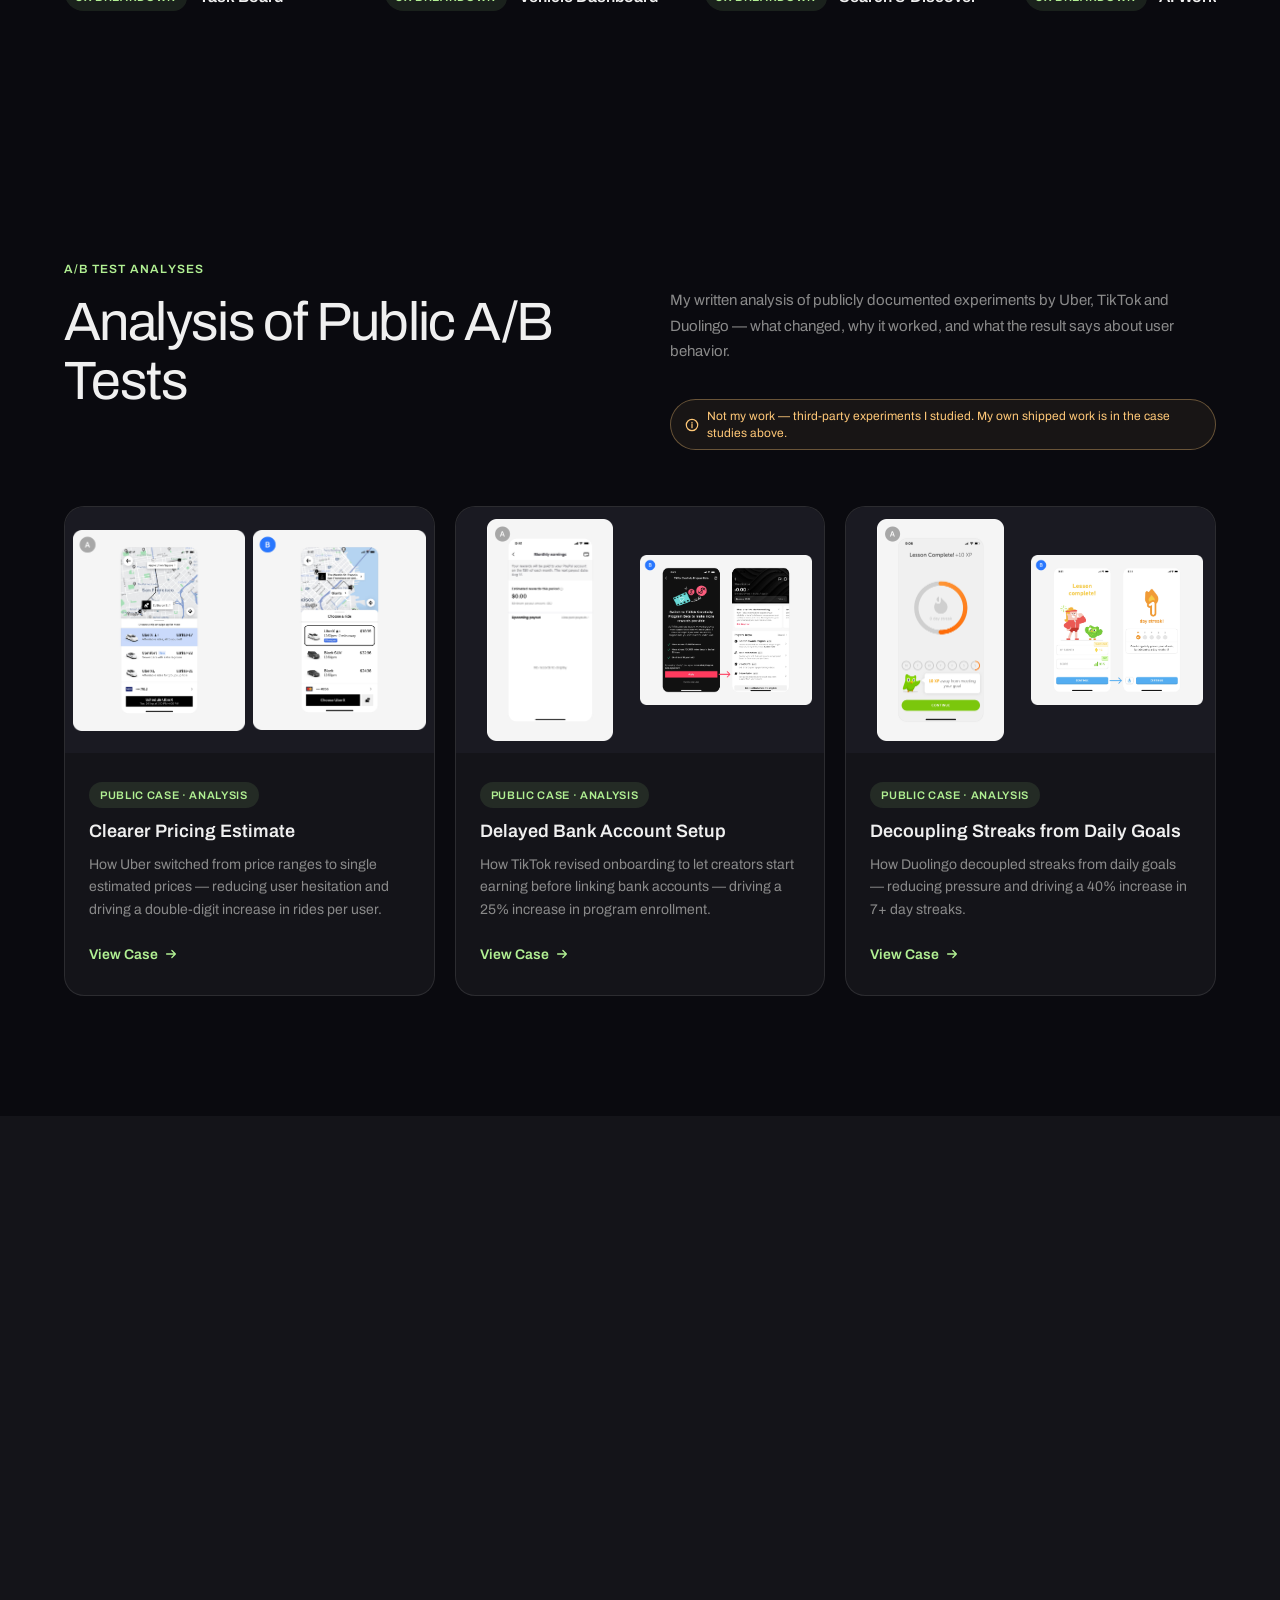
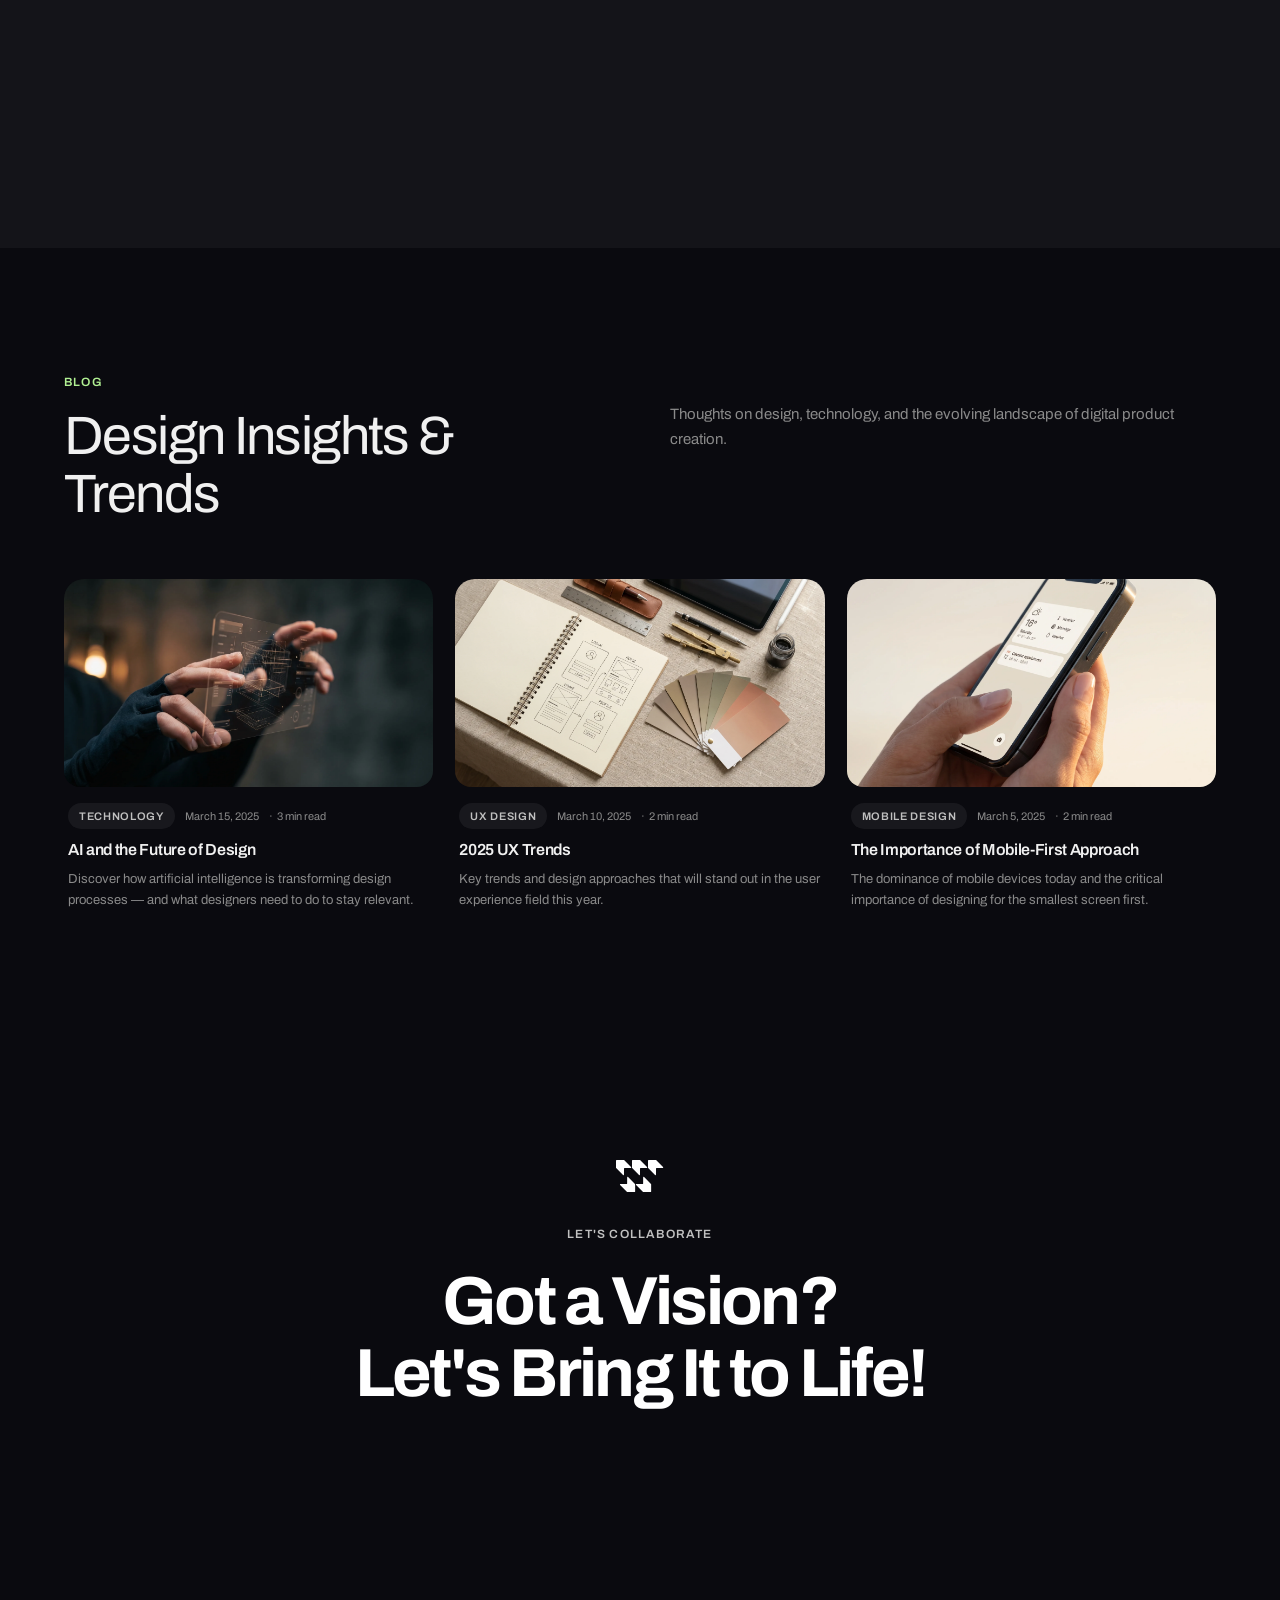
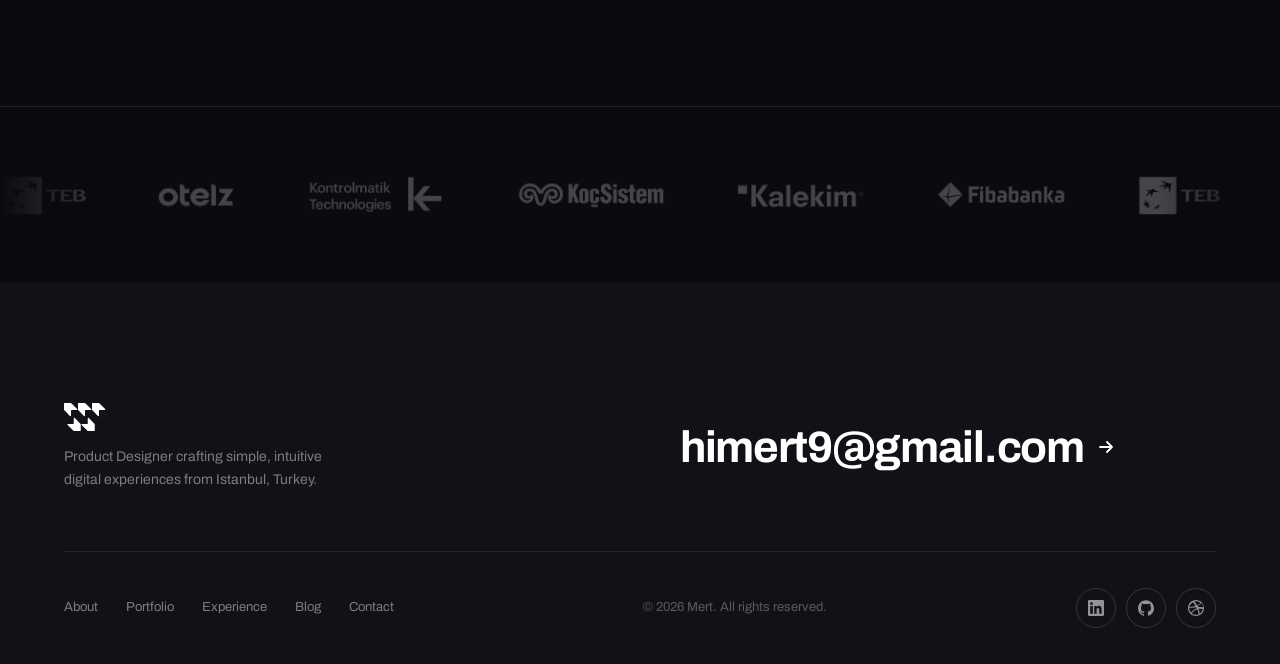
==== commit c9e2b6fb: "Add WORKS grid section and per-project case study pages New homepage section links to dedicated work" ====
--- a/index.html
+++ b/index.html
@@ -938,6 +938,67 @@
       white-space: nowrap;
     }
     .work-for strong { font-weight: 500; color: var(--text); }
+
+    /* ===== WORKS GRID (new works, one page per project) ===== */
+    .works-grid-section { padding: 140px 0; background: var(--bg); }
+    .works-grid-topbar {
+      display: flex;
+      justify-content: space-between;
+      align-items: center;
+      padding-bottom: 24px;
+      margin-bottom: 48px;
+      border-bottom: 1px solid var(--border);
+    }
+    .works-grid-eyebrow {
+      font-size: 12px;
+      font-weight: 600;
+      letter-spacing: .18em;
+      text-transform: uppercase;
+      color: var(--text-muted);
+    }
+    .works-grid-index {
+      font-size: 12px;
+      letter-spacing: .05em;
+      color: var(--text-muted);
+    }
+    .works-grid {
+      display: grid;
+      grid-template-columns: 1fr 1fr;
+      gap: 32px 24px;
+    }
+    .works-grid-card { display: block; }
+    .works-grid-card-media {
+      position: relative;
+      aspect-ratio: 21 / 10;
+      border-radius: 20px;
+      overflow: hidden;
+      display: flex;
+      align-items: center;
+      justify-content: center;
+      transition: transform .4s cubic-bezier(.16,1,.3,1);
+    }
+    .works-grid-card:hover .works-grid-card-media { transform: translateY(-4px); }
+    .works-grid-card-media img.wgs-mark {
+      width: 32px;
+      height: 32px;
+      opacity: .9;
+    }
+    .works-grid-card-meta { padding: 16px 2px 0; }
+    .works-grid-card-title {
+      font-size: 13px;
+      font-weight: 600;
+      letter-spacing: .05em;
+      text-transform: uppercase;
+      color: var(--text);
+    }
+    .works-grid-card-desc {
+      font-size: 14px;
+      color: var(--text-muted);
+      margin-top: 4px;
+    }
+    @media (max-width: 700px) {
+      .works-grid { grid-template-columns: 1fr; }
+    }
 
     /* ===== PORTFOLIO ===== */
     #portfolio { scroll-margin-top: var(--nav-h); padding-top: 120px; }
@@ -3526,6 +3587,79 @@
     </div>
   </div>
 </div>
+
+<!-- ========================= WORKS GRID (new works — each links to its own page) ========================= -->
+<section id="works-grid" class="works-grid-section">
+  <div class="container">
+    <div class="works-grid-topbar">
+      <span class="works-grid-eyebrow">Works</span>
+      <span class="works-grid-index">/ 02</span>
+    </div>
+    <div class="works-grid">
+
+      <a class="works-grid-card" href="works/alpaca.html">
+        <div class="works-grid-card-media" style="background:linear-gradient(160deg,#2a2f22,#101208);">
+          <img class="wgs-mark" src="m-icon-decorative.svg" alt="" />
+        </div>
+        <div class="works-grid-card-meta">
+          <span class="works-grid-card-title">Alpaca AI</span>
+          <p class="works-grid-card-desc">AI Platform · Model Deployment</p>
+        </div>
+      </a>
+
+      <a class="works-grid-card" href="works/aster.html">
+        <div class="works-grid-card-media" style="background:linear-gradient(160deg,#1c2430,#0a0d12);">
+          <img class="wgs-mark" src="m-icon-decorative.svg" alt="" />
+        </div>
+        <div class="works-grid-card-meta">
+          <span class="works-grid-card-title">Aster</span>
+          <p class="works-grid-card-desc">Modern CRM · Workflow UX</p>
+        </div>
+      </a>
+
+      <a class="works-grid-card" href="works/scout.html">
+        <div class="works-grid-card-media" style="background:linear-gradient(160deg,#232030,#0c0a11);">
+          <img class="wgs-mark" src="m-icon-decorative.svg" alt="" />
+        </div>
+        <div class="works-grid-card-meta">
+          <span class="works-grid-card-title">Scout Intelligence</span>
+          <p class="works-grid-card-desc">Private Markets · Research Platform</p>
+        </div>
+      </a>
+
+      <a class="works-grid-card" href="works/langdock.html">
+        <div class="works-grid-card-media" style="background:linear-gradient(160deg,#301f22,#110a0b);">
+          <img class="wgs-mark" src="m-icon-decorative.svg" alt="" />
+        </div>
+        <div class="works-grid-card-meta">
+          <span class="works-grid-card-title">Langdock</span>
+          <p class="works-grid-card-desc">AI Workspace · Platform Redesign</p>
+        </div>
+      </a>
+
+      <a class="works-grid-card" href="works/twin.html">
+        <div class="works-grid-card-media" style="background:linear-gradient(160deg,#1f2b26,#0a100d);">
+          <img class="wgs-mark" src="m-icon-decorative.svg" alt="" />
+        </div>
+        <div class="works-grid-card-meta">
+          <span class="works-grid-card-title">Twin</span>
+          <p class="works-grid-card-desc">Agent Platform · Automation UX</p>
+        </div>
+      </a>
+
+      <a class="works-grid-card" href="works/marketer.html">
+        <div class="works-grid-card-media" style="background:linear-gradient(160deg,#2b2a1e,#0f0e09);">
+          <img class="wgs-mark" src="m-icon-decorative.svg" alt="" />
+        </div>
+        <div class="works-grid-card-meta">
+          <span class="works-grid-card-title">Marketer</span>
+          <p class="works-grid-card-desc">AI Marketing · Campaign Platform</p>
+        </div>
+      </a>
+
+    </div>
+  </div>
+</section>
 
 <!-- ========================= DESIGN SYSTEM ========================= -->
 <section id="design-system">
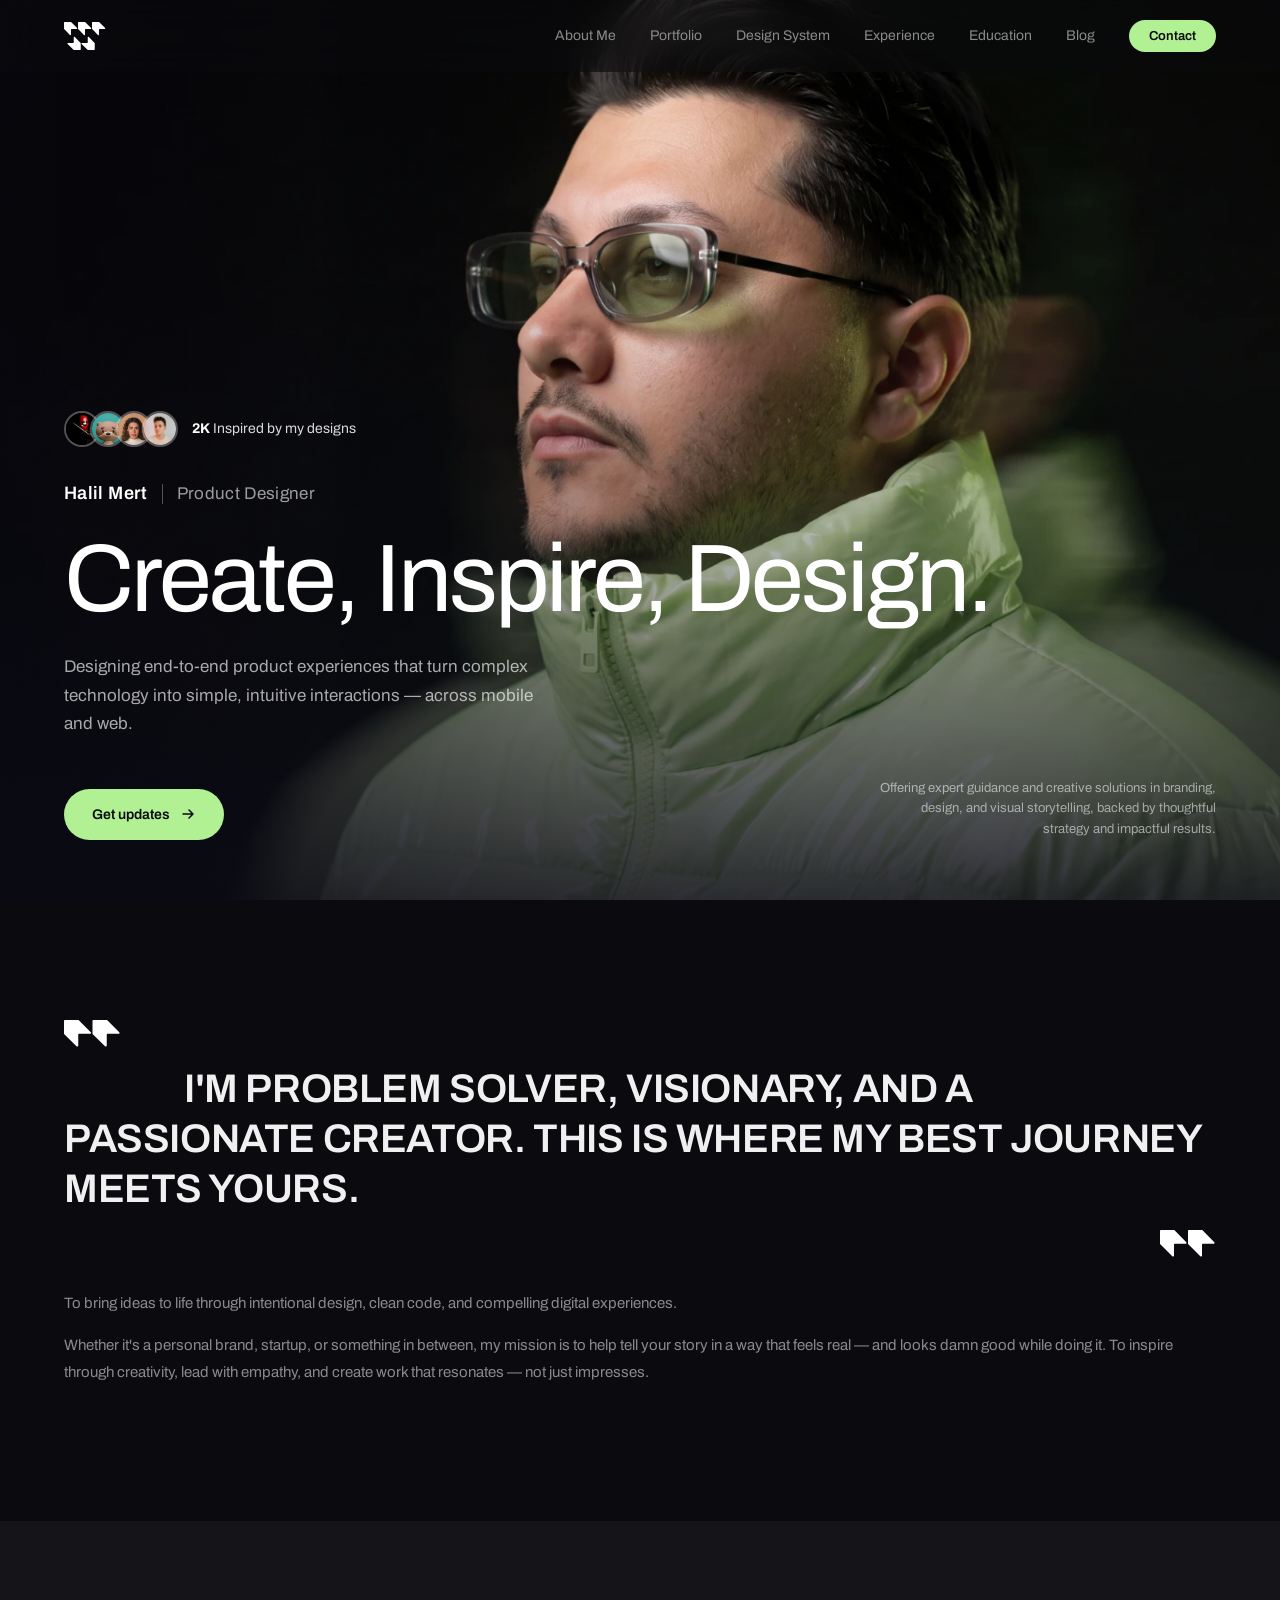
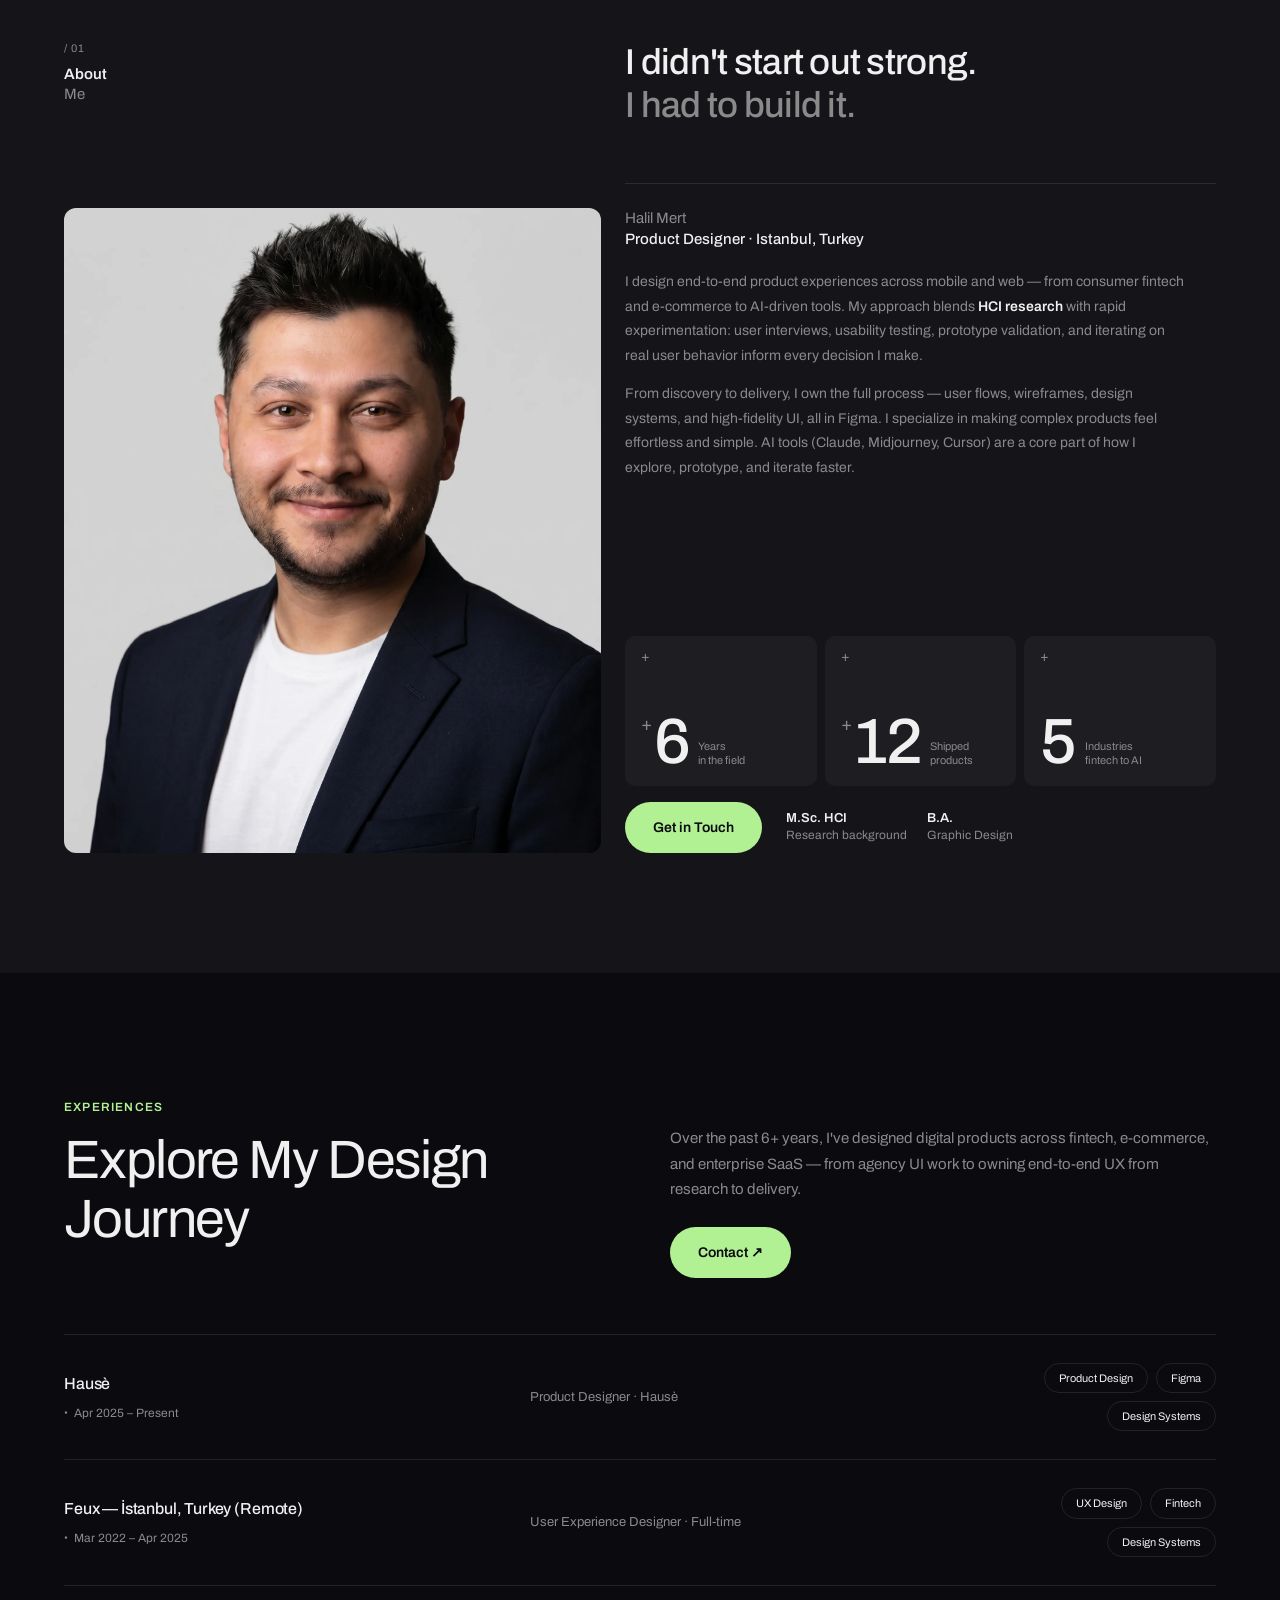
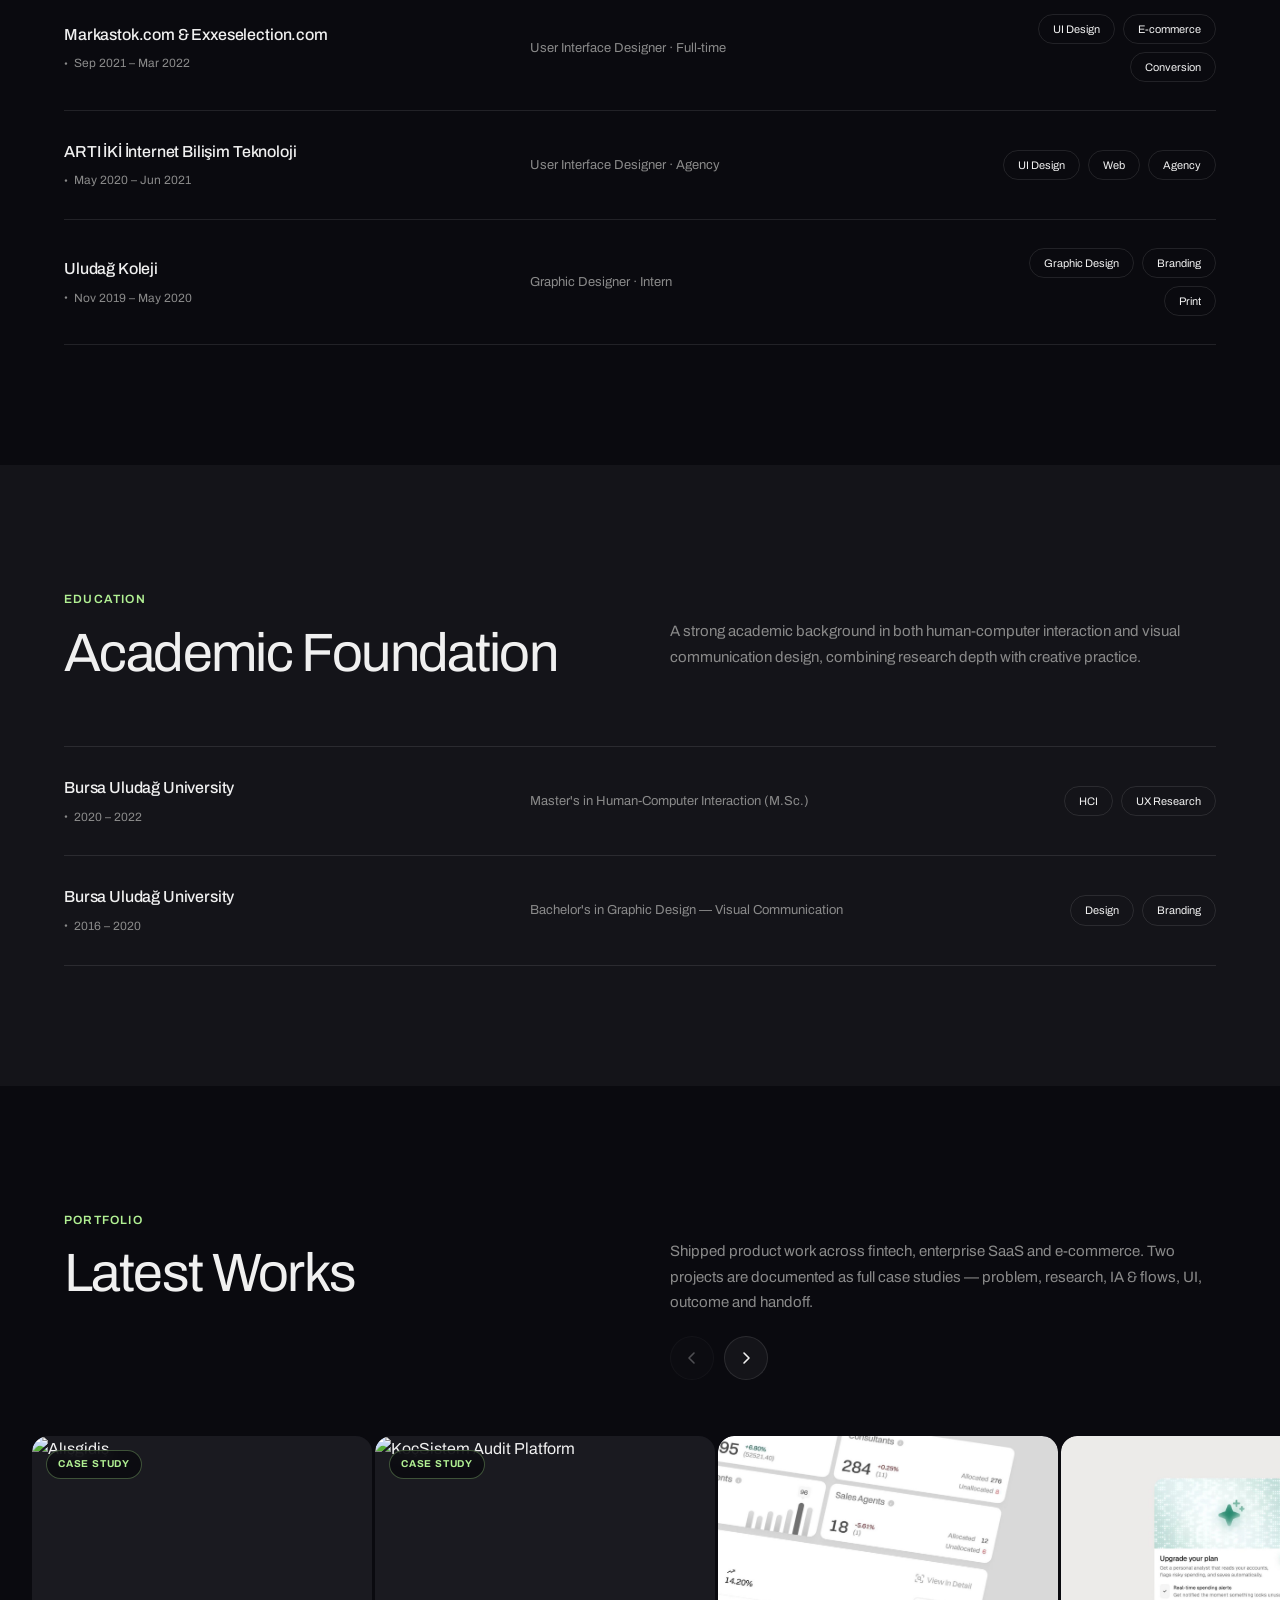
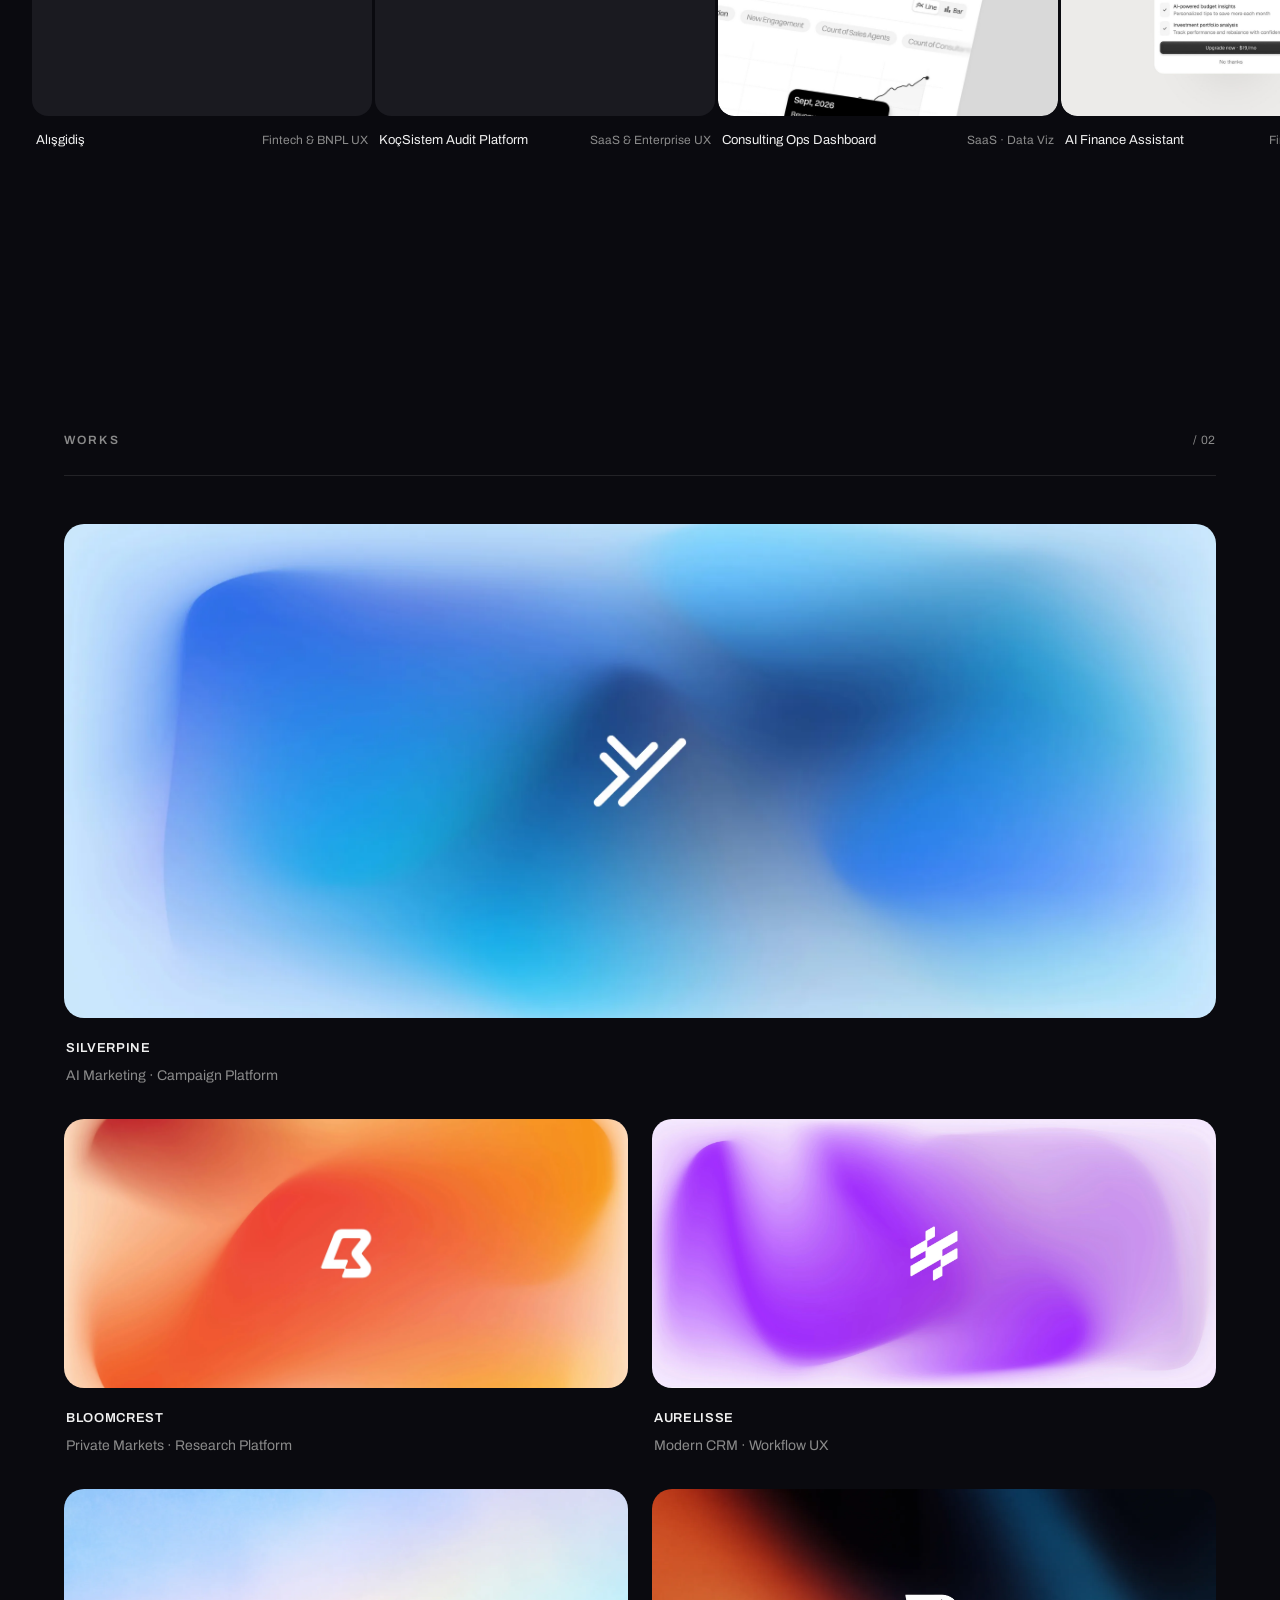
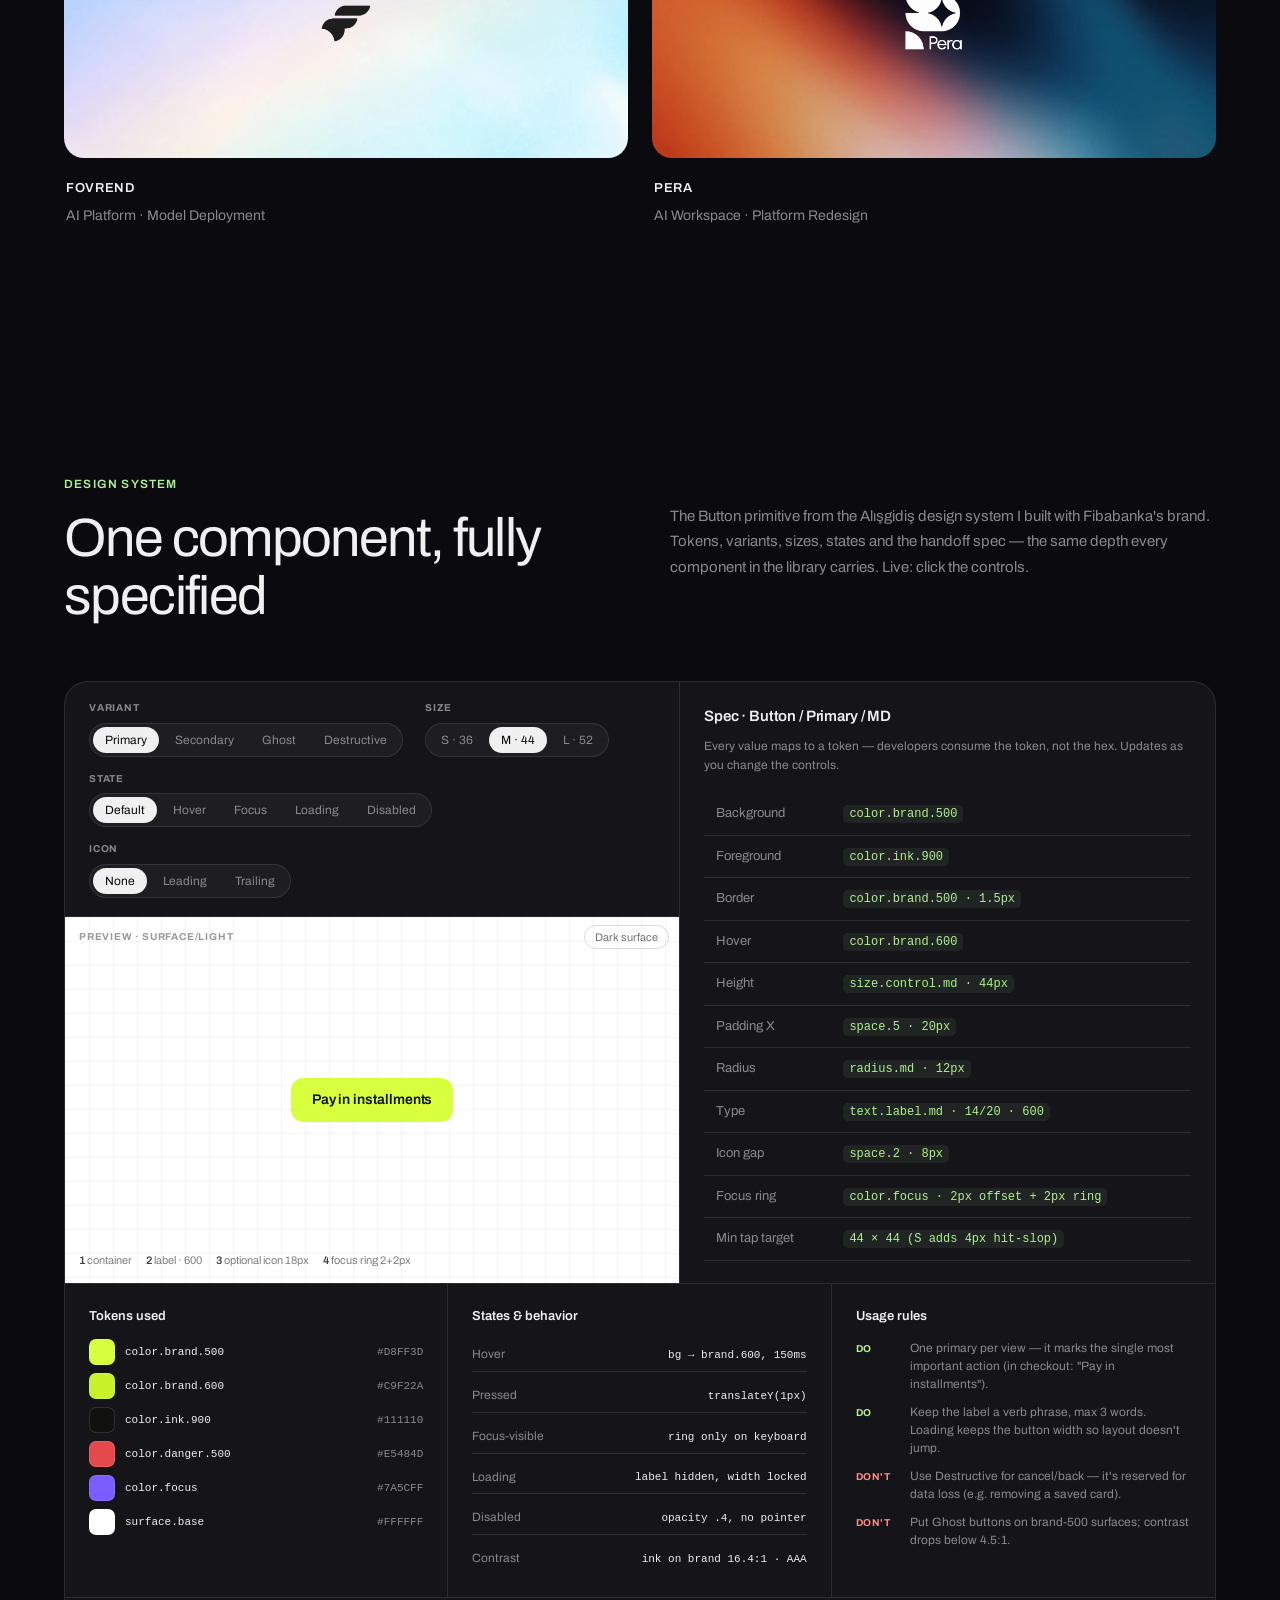
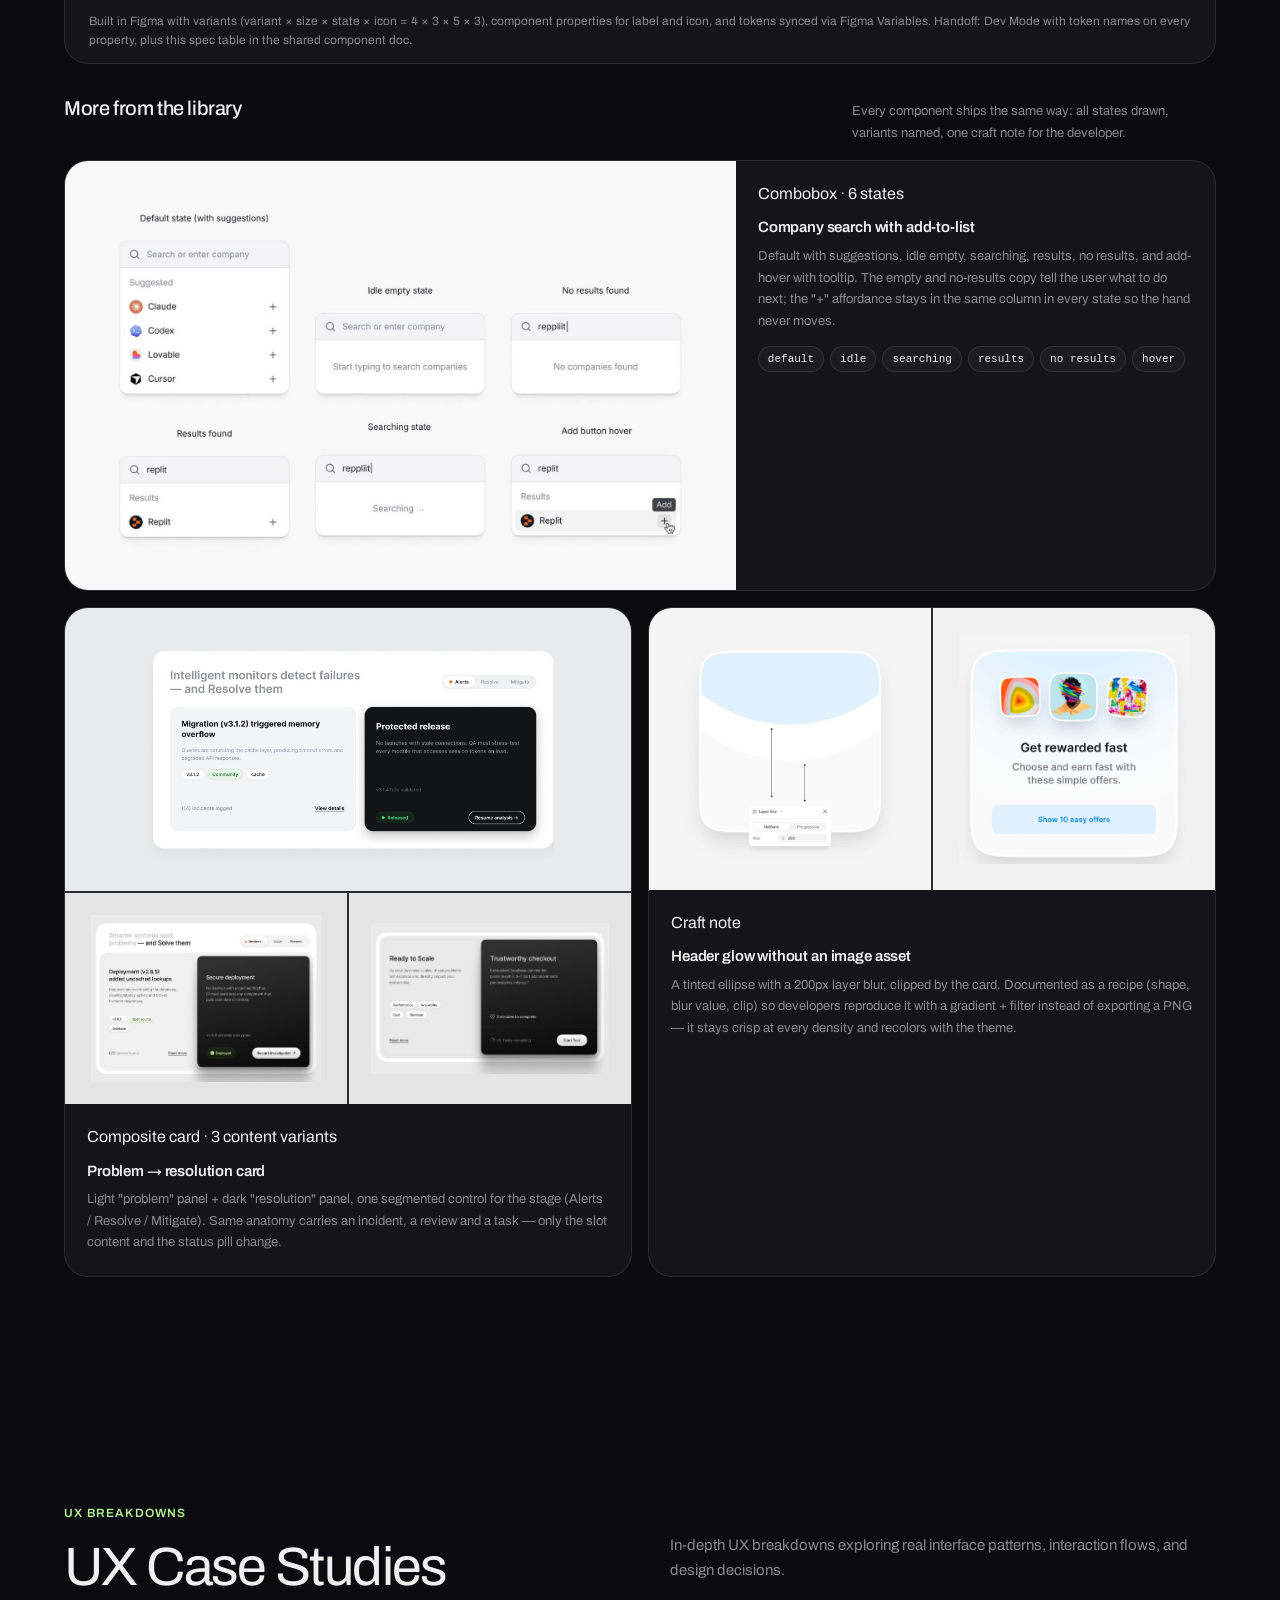
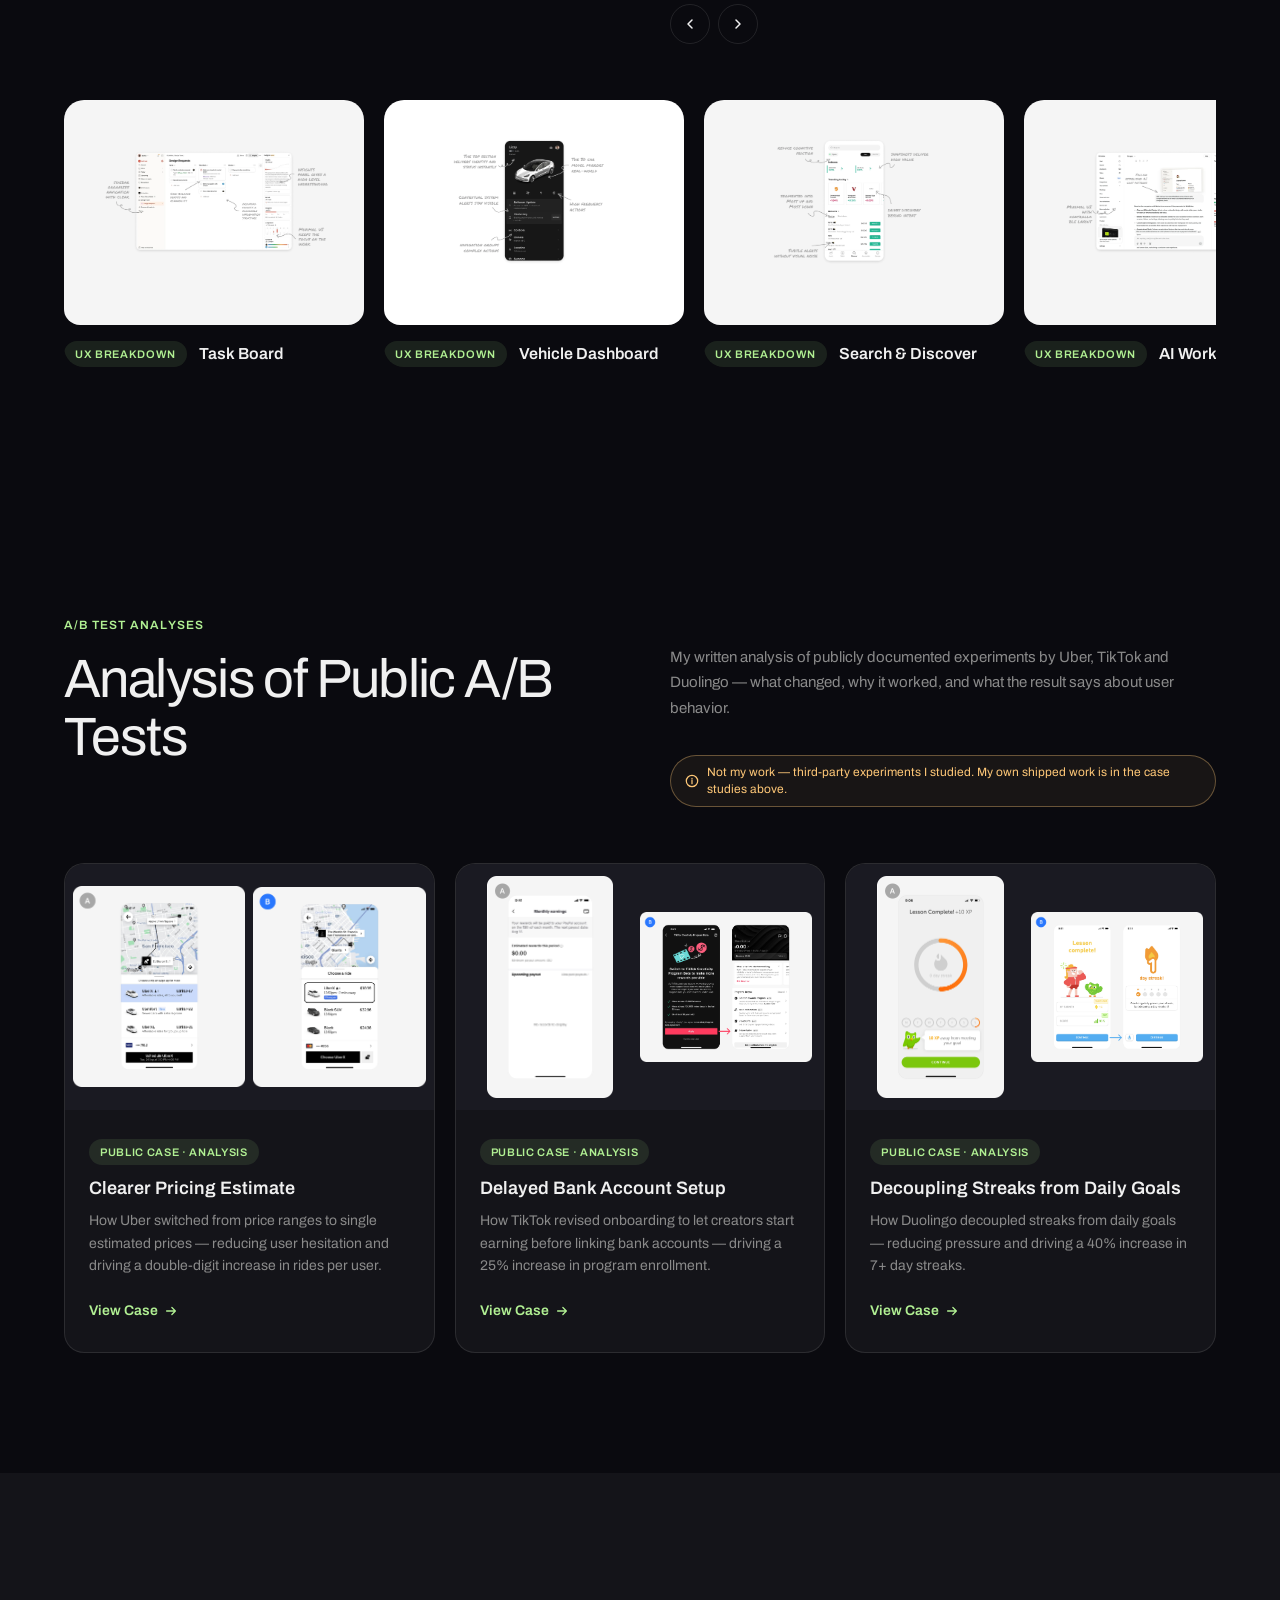
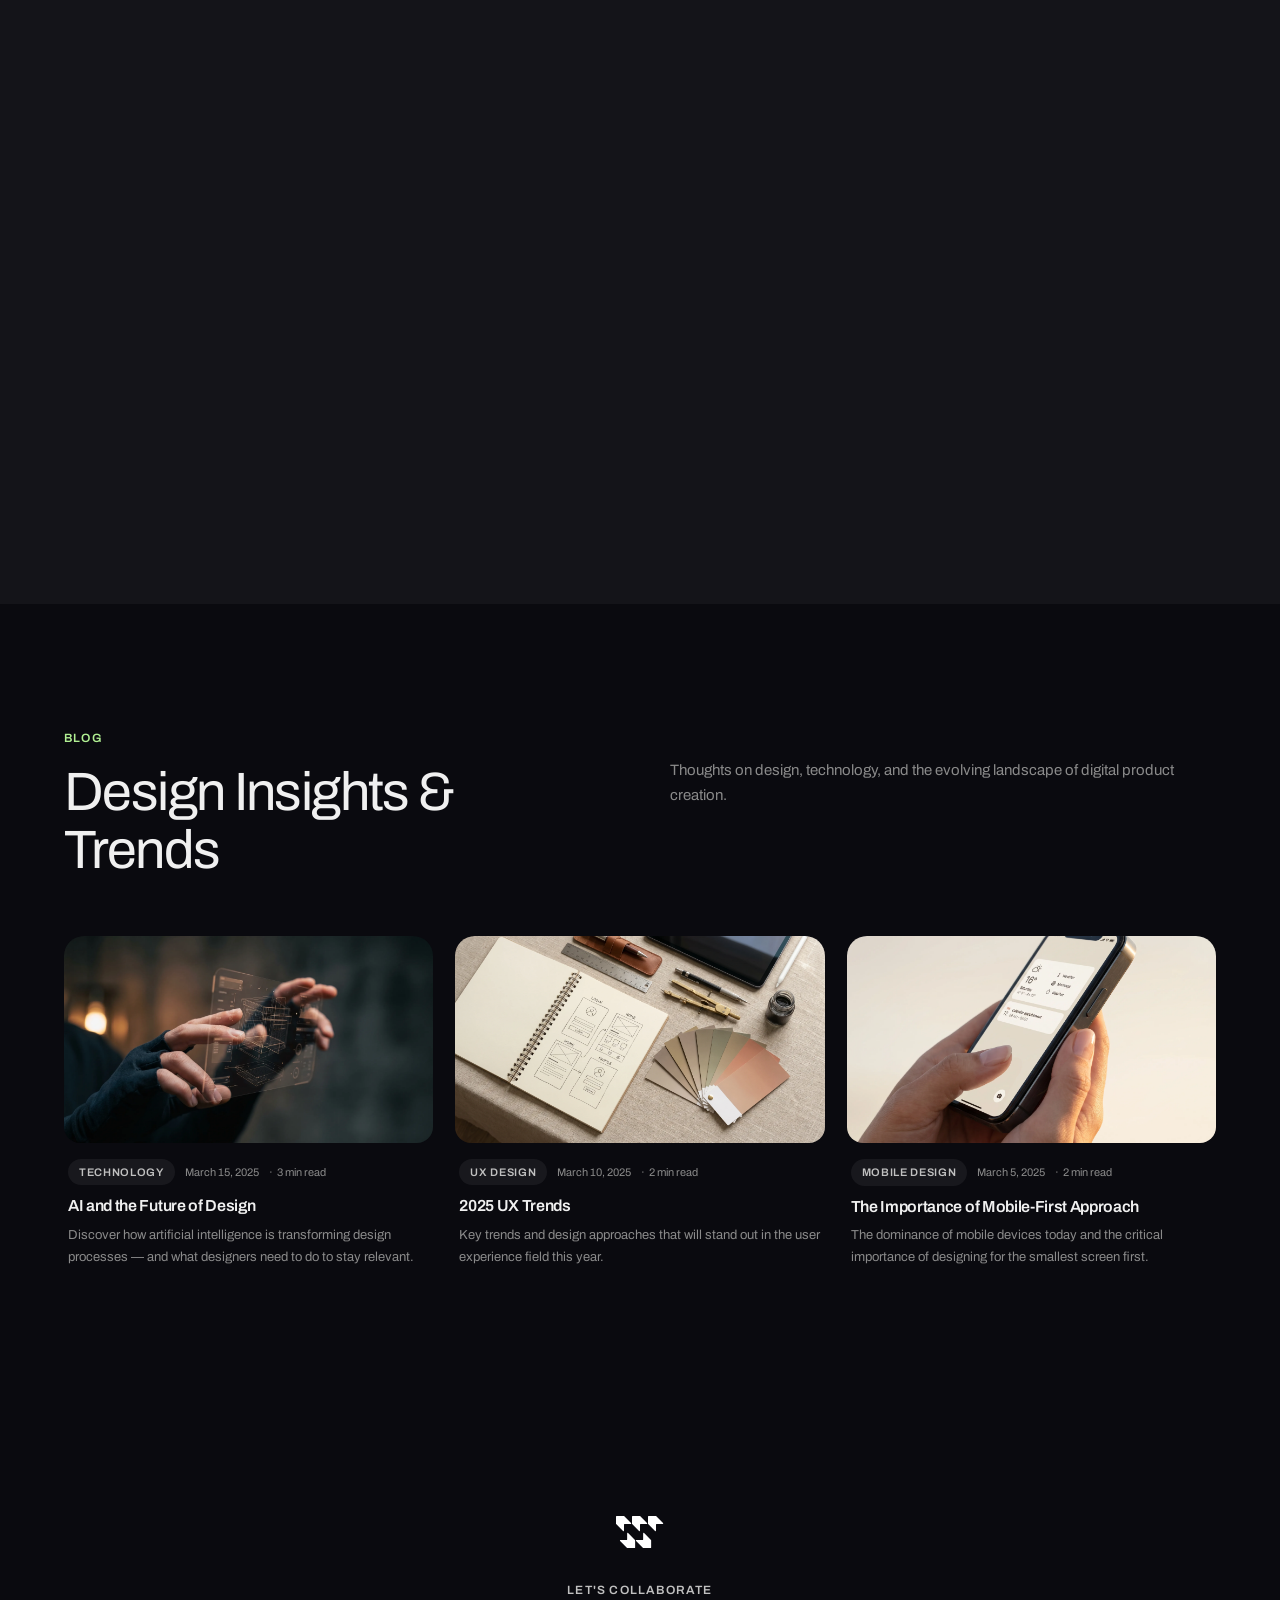
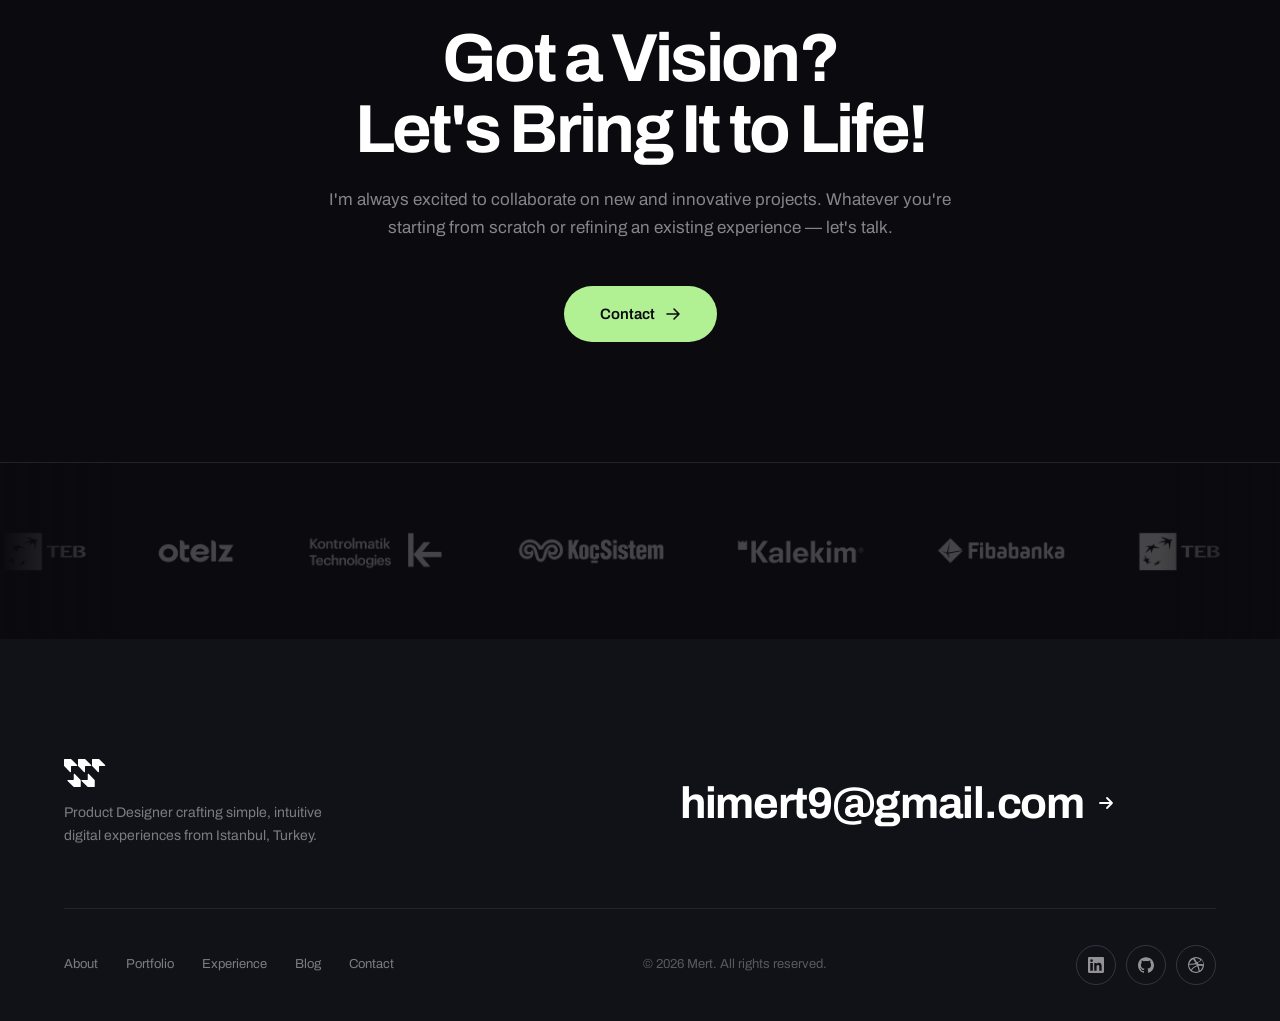
==== commit 3ff275da: "Rebrand case studies with real project imagery, new hero and About layout - Rename works: Alpaca→Fov" ====
--- a/index.html
+++ b/index.html
@@ -309,7 +309,7 @@
       content: '';
       position: absolute;
       inset: 0;
-      background: url('hero-showcase.webp') center center / cover no-repeat;
+      background: url('hero-portrait.webp') 53% center / cover no-repeat;
       z-index: 0;
     }
     #hero::after {
@@ -662,136 +662,119 @@
     /* ===== ABOUT ===== */
     #about { padding: 120px 0; background: var(--card); }
 
-    .about-inner {
+    .about-grid {
       display: grid;
       grid-template-columns: 1fr 1.1fr;
-      gap: 80px;
-      align-items: center;
-    }
-
-    /* About left — image with floating badges */
-    .about-img-wrap {
-      position: relative;
-    }
-    .about-img-wrap img {
+      gap: 0 24px;
+    }
+
+    /* Top row — index label + statement */
+    .about-label { font-size: 15px; line-height: 1.3; }
+    .about-label-index {
+      display: block;
+      font-size: 11px;
+      letter-spacing: .08em;
+      color: var(--text-muted);
+      margin-bottom: 10px;
+    }
+    .about-label strong { display: block; font-weight: 600; color: var(--text); }
+    .about-label span:last-child { color: var(--text-muted); }
+
+    .about-title {
+      font-size: clamp(26px, 3vw, 36px);
+      font-weight: 500;
+      letter-spacing: -.02em;
+      line-height: 1.2;
+      color: var(--text);
+    }
+    .about-title em { font-style: normal; color: var(--text-muted); }
+
+    .about-divider {
+      grid-column: 2;
+      height: 1px;
+      background: var(--border);
+      margin: 56px 0 24px;
+    }
+
+    /* Bottom row — photo + details */
+    .about-photo {
+      border-radius: 12px;
+      overflow: hidden;
+      aspect-ratio: 5 / 6;
+    }
+    .about-photo img {
       width: 100%;
-      border-radius: 24px;
+      height: 100%;
+      object-fit: cover;
       display: block;
-      object-fit: cover;
-      aspect-ratio: 3 / 4;
       transition: transform .6s cubic-bezier(.25,.46,.45,.94);
     }
-    .about-img-wrap:hover img {
-      transform: scale(1.03);
-    }
-
-    .about-badge {
-      position: absolute;
-      background: var(--card);
-      border-radius: 16px;
-      padding: 14px 20px;
-      box-shadow: 0 12px 40px rgba(0,0,0,.1);
-      display: flex;
-      align-items: center;
-      gap: 12px;
-      z-index: 2;
-    }
-    .about-badge-icon {
-      width: 36px;
-      height: 36px;
-      border-radius: 10px;
-      background: rgba(177,240,147,0.15);
-      color: #B1F093;
-      display: flex;
-      align-items: center;
-      justify-content: center;
-      font-size: 16px;
-      flex-shrink: 0;
-    }
-    .about-badge-text strong {
-      display: block;
-      font-size: 15px;
-      font-weight: 700;
-      color: var(--text);
-    }
-    .about-badge-text span {
-      font-size: 10px;
-      font-weight: 600;
-      letter-spacing: .08em;
-      text-transform: uppercase;
-      color: var(--text-muted);
-    }
-
-    .about-badge-top {
-      top: 20px;
-      left: -20px;
-      animation: badgeFloat 3.5s ease-in-out infinite;
-    }
-    .about-badge-bottom {
-      bottom: 30px;
-      right: -20px;
-      animation: badgeFloat 4s ease-in-out infinite .5s;
-    }
-    @keyframes badgeFloat {
-      0%, 100% { transform: translateY(0); }
-      50%      { transform: translateY(-8px); }
-    }
-
-    /* About right — content */
-    .about-title {
-      font-size: clamp(30px, 4.5vw, 44px);
-      font-weight: 400;
-      letter-spacing: -.03em;
-      line-height: 1.15;
-      color: var(--text);
-      margin-bottom: 24px;
-    }
-    .about-title em {
-      font-style: normal;
-      color: #B1F093;
-    }
+    .about-photo:hover img { transform: scale(1.03); }
+
+    .about-details {
+      display: flex;
+      flex-direction: column;
+      justify-content: space-between;
+      gap: 40px;
+    }
+    .about-intro { font-size: 15px; line-height: 1.4; margin-bottom: 20px; }
+    .about-intro span { display: block; color: var(--text-muted); }
+    .about-intro strong { display: block; font-weight: 500; color: var(--text); }
 
     .about-bio {
-      font-size: 15px;
+      font-size: 14px;
       line-height: 1.75;
       color: var(--text-muted);
-      margin-bottom: 16px;
+      margin-bottom: 14px;
+      max-width: 560px;
     }
     .about-bio strong { color: var(--text); font-weight: 600; }
 
     .about-stats {
-      display: flex;
-      gap: 16px;
-      margin-top: 32px;
-      margin-bottom: 36px;
+      display: grid;
+      grid-template-columns: repeat(3, 1fr);
+      gap: 8px;
     }
     .about-stat {
-      flex: 1;
-      background: var(--bg);
-      border: 1px solid var(--border);
-      border-radius: 16px;
-      padding: 20px 16px;
-      text-align: center;
-    }
+      background: rgba(255,255,255,0.04);
+      border-radius: 10px;
+      padding: 14px 16px 16px;
+      min-height: 150px;
+      display: flex;
+      flex-direction: column;
+      justify-content: space-between;
+    }
+    .about-stat-icon { font-size: 14px; color: var(--text-muted); line-height: 1; }
+    .about-stat-row { display: flex; align-items: flex-end; gap: 10px; }
     .about-stat-num {
-      font-size: clamp(24px, 3vw, 32px);
-      font-weight: 700;
+      display: flex;
+      align-items: flex-start;
+      font-size: clamp(44px, 5vw, 64px);
+      font-weight: 500;
+      letter-spacing: -.04em;
+      line-height: .85;
       color: var(--text);
+    }
+    .about-stat-num sup {
+      font-size: 18px;
+      font-weight: 400;
+      color: var(--text-muted);
+      margin-right: 4px;
       line-height: 1;
-      margin-bottom: 4px;
     }
     .about-stat-lbl {
-      font-size: 10px;
-      font-weight: 600;
-      letter-spacing: .08em;
-      text-transform: uppercase;
+      font-size: 11px;
+      line-height: 1.3;
       color: var(--text-muted);
+      padding-bottom: 2px;
     }
 
     .about-footer {
       display: flex;
       align-items: center;
-      gap: 24px;
+      flex-wrap: wrap;
+      gap: 12px 24px;
+      margin-top: 16px;
     }
     .about-cta {
       display: inline-flex;
@@ -810,19 +793,13 @@
       transform: translateY(-3px) scale(1.04);
       box-shadow: 0 8px 30px rgba(177,240,147,.35);
     }
-
-    .about-signature {
-      display: flex;
-      flex-direction: column;
-    }
-    .about-signature strong {
-      font-size: 15px;
-      font-weight: 700;
-      color: var(--text);
-    }
-    .about-signature span {
-      font-size: 12px;
-      color: var(--text-muted);
+    .about-edu { display: flex; gap: 20px; }
+    .about-edu div { font-size: 13px; line-height: 1.35; }
+    .about-edu strong { display: block; font-weight: 600; color: var(--text); }
+    .about-edu span { color: var(--text-muted); font-size: 12px; }
+    @media (max-width: 600px) {
+      .about-stats { grid-template-columns: 1fr; }
+      .about-stat  { min-height: 110px; }
     }
 
     /* ===== WORKS STRIP ===== */
@@ -967,6 +944,8 @@
       gap: 32px 24px;
     }
     .works-grid-card { display: block; }
+    .works-grid-card--featured { grid-column: 1 / -1; }
+    .works-grid-card--featured .works-grid-card-media { aspect-ratio: 21 / 9; }
     .works-grid-card-media {
       position: relative;
       aspect-ratio: 21 / 10;
@@ -978,6 +957,13 @@
       transition: transform .4s cubic-bezier(.16,1,.3,1);
     }
     .works-grid-card:hover .works-grid-card-media { transform: translateY(-4px); }
+    .works-grid-card-media img.wgs-cover {
+      position: absolute;
+      inset: 0;
+      width: 100%;
+      height: 100%;
+      object-fit: cover;
+    }
     .works-grid-card-media img.wgs-mark {
       width: 32px;
       height: 32px;
@@ -2734,9 +2720,10 @@
       .hero-bottom { flex-direction: column; align-items: flex-start; }
       .hero-desc { text-align: left; }
       .hero-slider { display: none; }
-      .about-inner  { grid-template-columns: 1fr; gap: 48px; }
-      .about-badge-top { left: 10px; }
-      .about-badge-bottom { right: 10px; }
+      .about-grid   { grid-template-columns: 1fr; }
+      .about-label  { margin-bottom: 20px; }
+      .about-divider { grid-column: 1; margin: 40px 0 24px; }
+      .about-photo  { margin-bottom: 32px; }
       .proj-grid    { grid-template-columns: repeat(2, 1fr); }
       .edu-grid     { grid-template-columns: 1fr; }
       .blog-grid    { grid-template-columns: repeat(2, 1fr); }
@@ -3134,63 +3121,66 @@
 <!-- ========================= ABOUT ========================= -->
 <section id="about">
   <div class="container">
-    <div class="about-inner">
-
-      <!-- Left — Image with badges -->
-      <div class="about-img-wrap reveal">
+    <div class="about-grid">
+
+      <!-- Top — label + statement -->
+      <div class="about-label reveal">
+        <span class="about-label-index">/ 01</span>
+        <strong>About</strong>
+        <span>Me</span>
+      </div>
+      <h2 class="about-title reveal d1">I didn't start out strong.<br><em>I had to build it.</em></h2>
+
+      <div class="about-divider"></div>
+
+      <!-- Bottom left — photo -->
+      <div class="about-photo reveal">
         <img src="about-photo.webp" alt="Halil Mert" />
-        <div class="about-badge about-badge-top">
-          <div class="about-badge-icon">
-            <svg width="16" height="16" viewBox="0 0 16 16" fill="none"><circle cx="8" cy="8" r="6" stroke="currentColor" stroke-width="1.5"/><path d="M8 5v3l2 1.5" stroke="currentColor" stroke-width="1.5" stroke-linecap="round"/></svg>
+      </div>
+
+      <!-- Bottom right — bio, stats, CTA -->
+      <div class="about-details">
+        <div>
+          <p class="about-intro reveal d1"><span>Halil Mert</span><strong>Product Designer · Istanbul, Turkey</strong></p>
+          <p class="about-bio reveal d2">
+            I design end-to-end product experiences across mobile and web — from consumer fintech and e-commerce to AI-driven tools. My approach blends <strong>HCI research</strong> with rapid experimentation: user interviews, usability testing, prototype validation, and iterating on real user behavior inform every decision I make.
+          </p>
+          <p class="about-bio reveal d3">
+            From discovery to delivery, I own the full process — user flows, wireframes, design systems, and high-fidelity UI, all in Figma. I specialize in making complex products feel effortless and simple. AI tools (Claude, Midjourney, Cursor) are a core part of how I explore, prototype, and iterate faster.
+          </p>
+        </div>
+
+        <div class="reveal d4">
+          <div class="about-stats">
+            <div class="about-stat">
+              <span class="about-stat-icon">+</span>
+              <div class="about-stat-row">
+                <div class="about-stat-num"><sup>+</sup>6</div>
+                <div class="about-stat-lbl">Years<br>in the field</div>
+              </div>
+            </div>
+            <div class="about-stat">
+              <span class="about-stat-icon">+</span>
+              <div class="about-stat-row">
+                <div class="about-stat-num"><sup>+</sup>12</div>
+                <div class="about-stat-lbl">Shipped<br>products</div>
+              </div>
+            </div>
+            <div class="about-stat">
+              <span class="about-stat-icon">+</span>
+              <div class="about-stat-row">
+                <div class="about-stat-num">5</div>
+                <div class="about-stat-lbl">Industries<br>fintech to AI</div>
+              </div>
+            </div>
           </div>
-          <div class="about-badge-text">
-            <strong>6+ Years</strong>
-            <span>In the field</span>
-          </div>
-        </div>
-        <div class="about-badge about-badge-bottom">
-          <div class="about-badge-icon" style="background:rgba(177,240,147,0.15);color:#B1F093;">
-            <svg width="16" height="16" viewBox="0 0 16 16" fill="none"><path d="M8 2l1.5 3.5L13 7l-3 2.5.5 3.5L8 11.5 5.5 13l.5-3.5L3 7l3.5-1.5L8 2z" stroke="currentColor" stroke-width="1.2" stroke-linejoin="round"/></svg>
-          </div>
-          <div class="about-badge-text">
-            <strong>M.Sc. HCI</strong>
-            <span>Research background</span>
-          </div>
-        </div>
-      </div>
-
-      <!-- Right — Content -->
-      <div>
-        <p class="section-label reveal">About Me</p>
-        <h2 class="about-title reveal d1">I didn't start out strong.<br>I had to <em>build it.</em></h2>
-
-        <p class="about-bio reveal d2">
-          I'm a <strong>Product Designer</strong> based in Istanbul, Turkey, designing end-to-end product experiences across mobile and web — from consumer fintech and e-commerce to AI-driven tools. My approach blends <strong>HCI research</strong> with rapid experimentation: user interviews, usability testing, prototype validation, and iterating on real user behavior inform every decision I make.
-        </p>
-        <p class="about-bio reveal d3">
-          From discovery to delivery, I own the full process — user flows, wireframes, design systems, and high-fidelity UI, all in Figma. I specialize in making complex products feel effortless and simple. AI tools (Claude, Midjourney, Cursor) are a core part of how I explore, prototype, and iterate faster.
-        </p>
-
-        <div class="about-stats reveal d4">
-          <div class="about-stat">
-            <div class="about-stat-num">12+</div>
-            <div class="about-stat-lbl">Shipped Products</div>
-          </div>
-          <div class="about-stat">
-            <div class="about-stat-num">5</div>
-            <div class="about-stat-lbl">Industries · Fintech to AI</div>
-          </div>
-          <div class="about-stat">
-            <div class="about-stat-num">B.A.</div>
-            <div class="about-stat-lbl">Graphic Design</div>
-          </div>
-        </div>
-
-        <div class="about-footer reveal d5">
-          <a href="#cta" class="about-cta">Get in Touch</a>
-          <div class="about-signature">
-            <strong>Halil Mert</strong>
-            <span>Product Designer</span>
+
+          <div class="about-footer">
+            <a href="#cta" class="about-cta">Get in Touch</a>
+            <div class="about-edu">
+              <div><strong>M.Sc. HCI</strong><span>Research background</span></div>
+              <div><strong>B.A.</strong><span>Graphic Design</span></div>
+            </div>
           </div>
         </div>
       </div>
@@ -3597,63 +3587,53 @@
     </div>
     <div class="works-grid">
 
-      <a class="works-grid-card" href="works/alpaca.html">
-        <div class="works-grid-card-media" style="background:linear-gradient(160deg,#2a2f22,#101208);">
-          <img class="wgs-mark" src="m-icon-decorative.svg" alt="" />
+      <a class="works-grid-card works-grid-card--featured" href="works/silverpine.html">
+        <div class="works-grid-card-media">
+          <img class="wgs-cover" src="works/silverpine-cover.webp" alt="" loading="lazy" />
         </div>
         <div class="works-grid-card-meta">
-          <span class="works-grid-card-title">Alpaca AI</span>
+          <span class="works-grid-card-title">Silverpine</span>
+          <p class="works-grid-card-desc">AI Marketing · Campaign Platform</p>
+        </div>
+      </a>
+
+      <a class="works-grid-card" href="works/bloomcrest.html">
+        <div class="works-grid-card-media">
+          <img class="wgs-cover" src="works/bloomcrest-cover.webp" alt="" loading="lazy" />
+        </div>
+        <div class="works-grid-card-meta">
+          <span class="works-grid-card-title">Bloomcrest</span>
+          <p class="works-grid-card-desc">Private Markets · Research Platform</p>
+        </div>
+      </a>
+
+      <a class="works-grid-card" href="works/aurelisse.html">
+        <div class="works-grid-card-media">
+          <img class="wgs-cover" src="works/aurelisse-cover.webp" alt="" loading="lazy" />
+        </div>
+        <div class="works-grid-card-meta">
+          <span class="works-grid-card-title">Aurelisse</span>
+          <p class="works-grid-card-desc">Modern CRM · Workflow UX</p>
+        </div>
+      </a>
+
+      <a class="works-grid-card" href="works/fovrend.html">
+        <div class="works-grid-card-media">
+          <img class="wgs-cover" src="works/fovrend-cover.webp" alt="" loading="lazy" />
+        </div>
+        <div class="works-grid-card-meta">
+          <span class="works-grid-card-title">Fovrend</span>
           <p class="works-grid-card-desc">AI Platform · Model Deployment</p>
         </div>
       </a>
 
-      <a class="works-grid-card" href="works/aster.html">
-        <div class="works-grid-card-media" style="background:linear-gradient(160deg,#1c2430,#0a0d12);">
-          <img class="wgs-mark" src="m-icon-decorative.svg" alt="" />
+      <a class="works-grid-card" href="works/pera.html">
+        <div class="works-grid-card-media">
+          <img class="wgs-cover" src="works/pera-cover.webp" alt="" loading="lazy" />
         </div>
         <div class="works-grid-card-meta">
-          <span class="works-grid-card-title">Aster</span>
-          <p class="works-grid-card-desc">Modern CRM · Workflow UX</p>
-        </div>
-      </a>
-
-      <a class="works-grid-card" href="works/scout.html">
-        <div class="works-grid-card-media" style="background:linear-gradient(160deg,#232030,#0c0a11);">
-          <img class="wgs-mark" src="m-icon-decorative.svg" alt="" />
-        </div>
-        <div class="works-grid-card-meta">
-          <span class="works-grid-card-title">Scout Intelligence</span>
-          <p class="works-grid-card-desc">Private Markets · Research Platform</p>
-        </div>
-      </a>
-
-      <a class="works-grid-card" href="works/langdock.html">
-        <div class="works-grid-card-media" style="background:linear-gradient(160deg,#301f22,#110a0b);">
-          <img class="wgs-mark" src="m-icon-decorative.svg" alt="" />
-        </div>
-        <div class="works-grid-card-meta">
-          <span class="works-grid-card-title">Langdock</span>
+          <span class="works-grid-card-title">Pera</span>
           <p class="works-grid-card-desc">AI Workspace · Platform Redesign</p>
-        </div>
-      </a>
-
-      <a class="works-grid-card" href="works/twin.html">
-        <div class="works-grid-card-media" style="background:linear-gradient(160deg,#1f2b26,#0a100d);">
-          <img class="wgs-mark" src="m-icon-decorative.svg" alt="" />
-        </div>
-        <div class="works-grid-card-meta">
-          <span class="works-grid-card-title">Twin</span>
-          <p class="works-grid-card-desc">Agent Platform · Automation UX</p>
-        </div>
-      </a>
-
-      <a class="works-grid-card" href="works/marketer.html">
-        <div class="works-grid-card-media" style="background:linear-gradient(160deg,#2b2a1e,#0f0e09);">
-          <img class="wgs-mark" src="m-icon-decorative.svg" alt="" />
-        </div>
-        <div class="works-grid-card-meta">
-          <span class="works-grid-card-title">Marketer</span>
-          <p class="works-grid-card-desc">AI Marketing · Campaign Platform</p>
         </div>
       </a>
 
